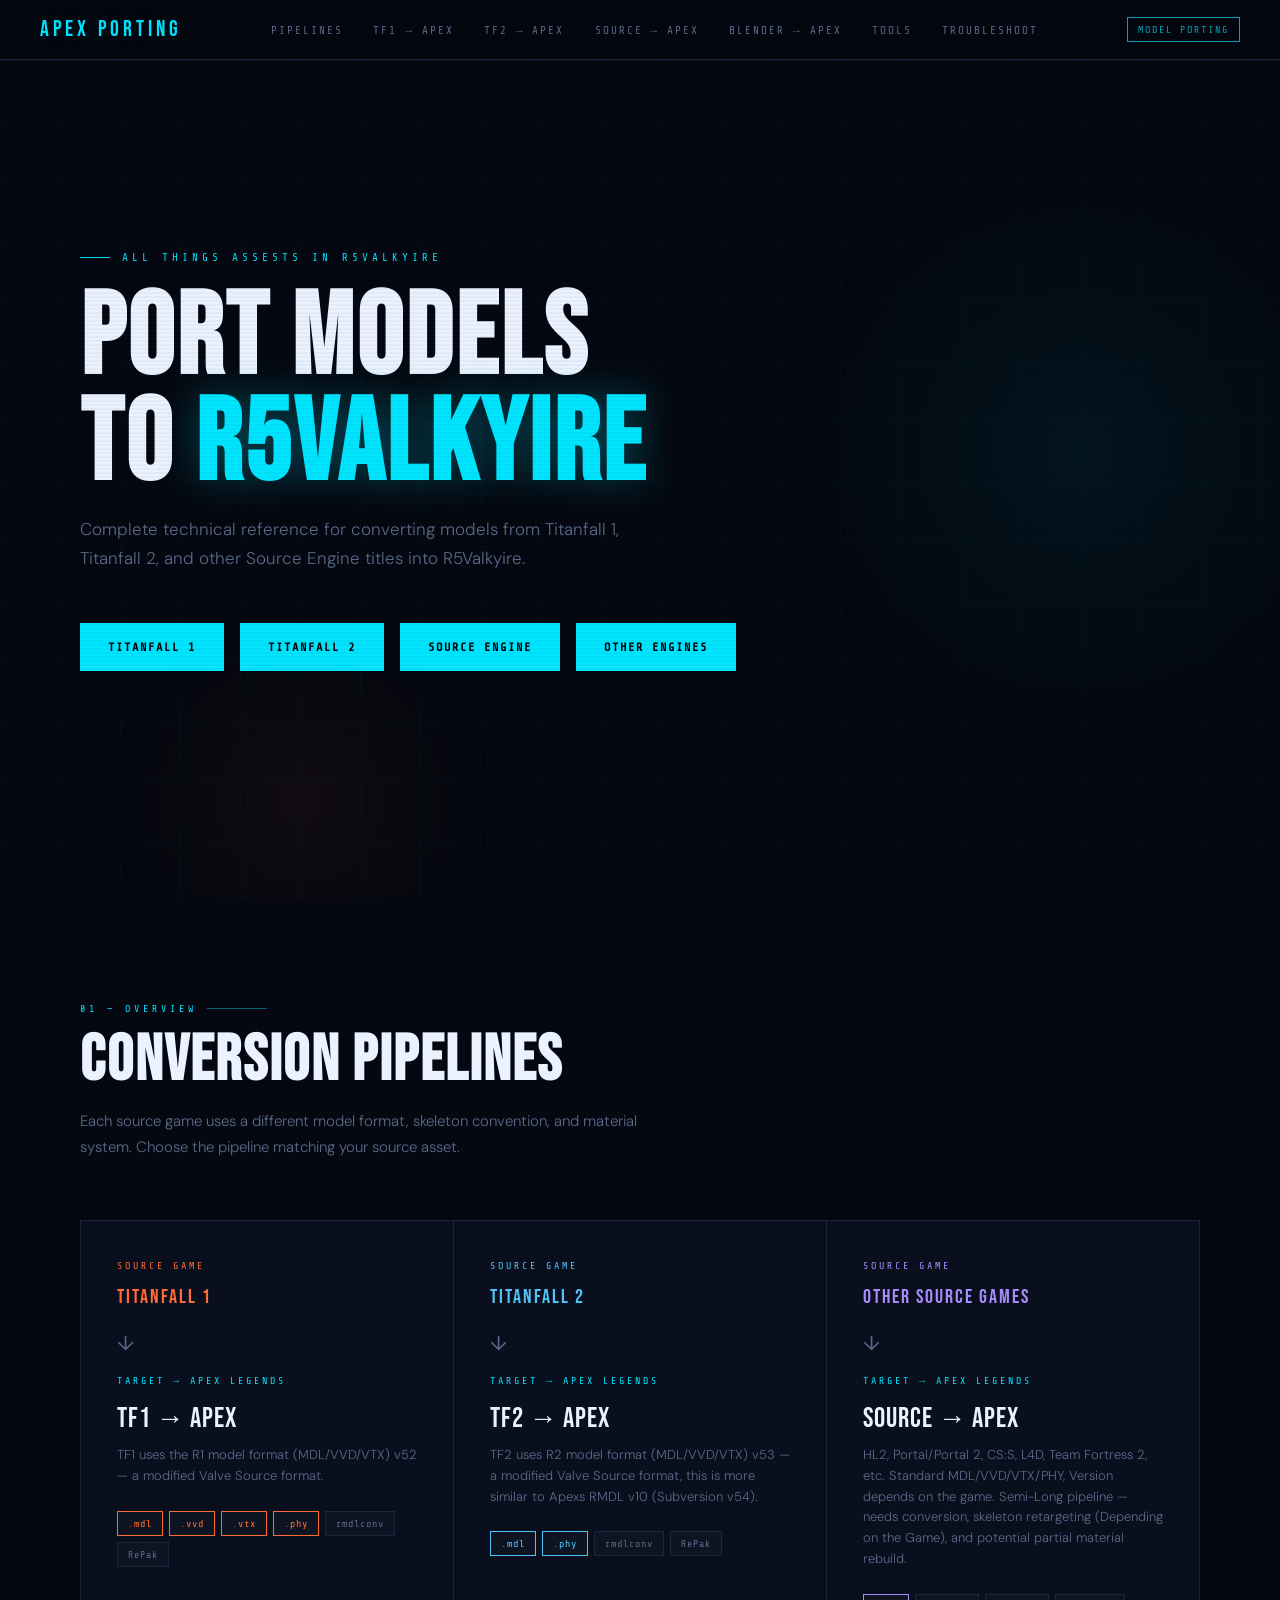
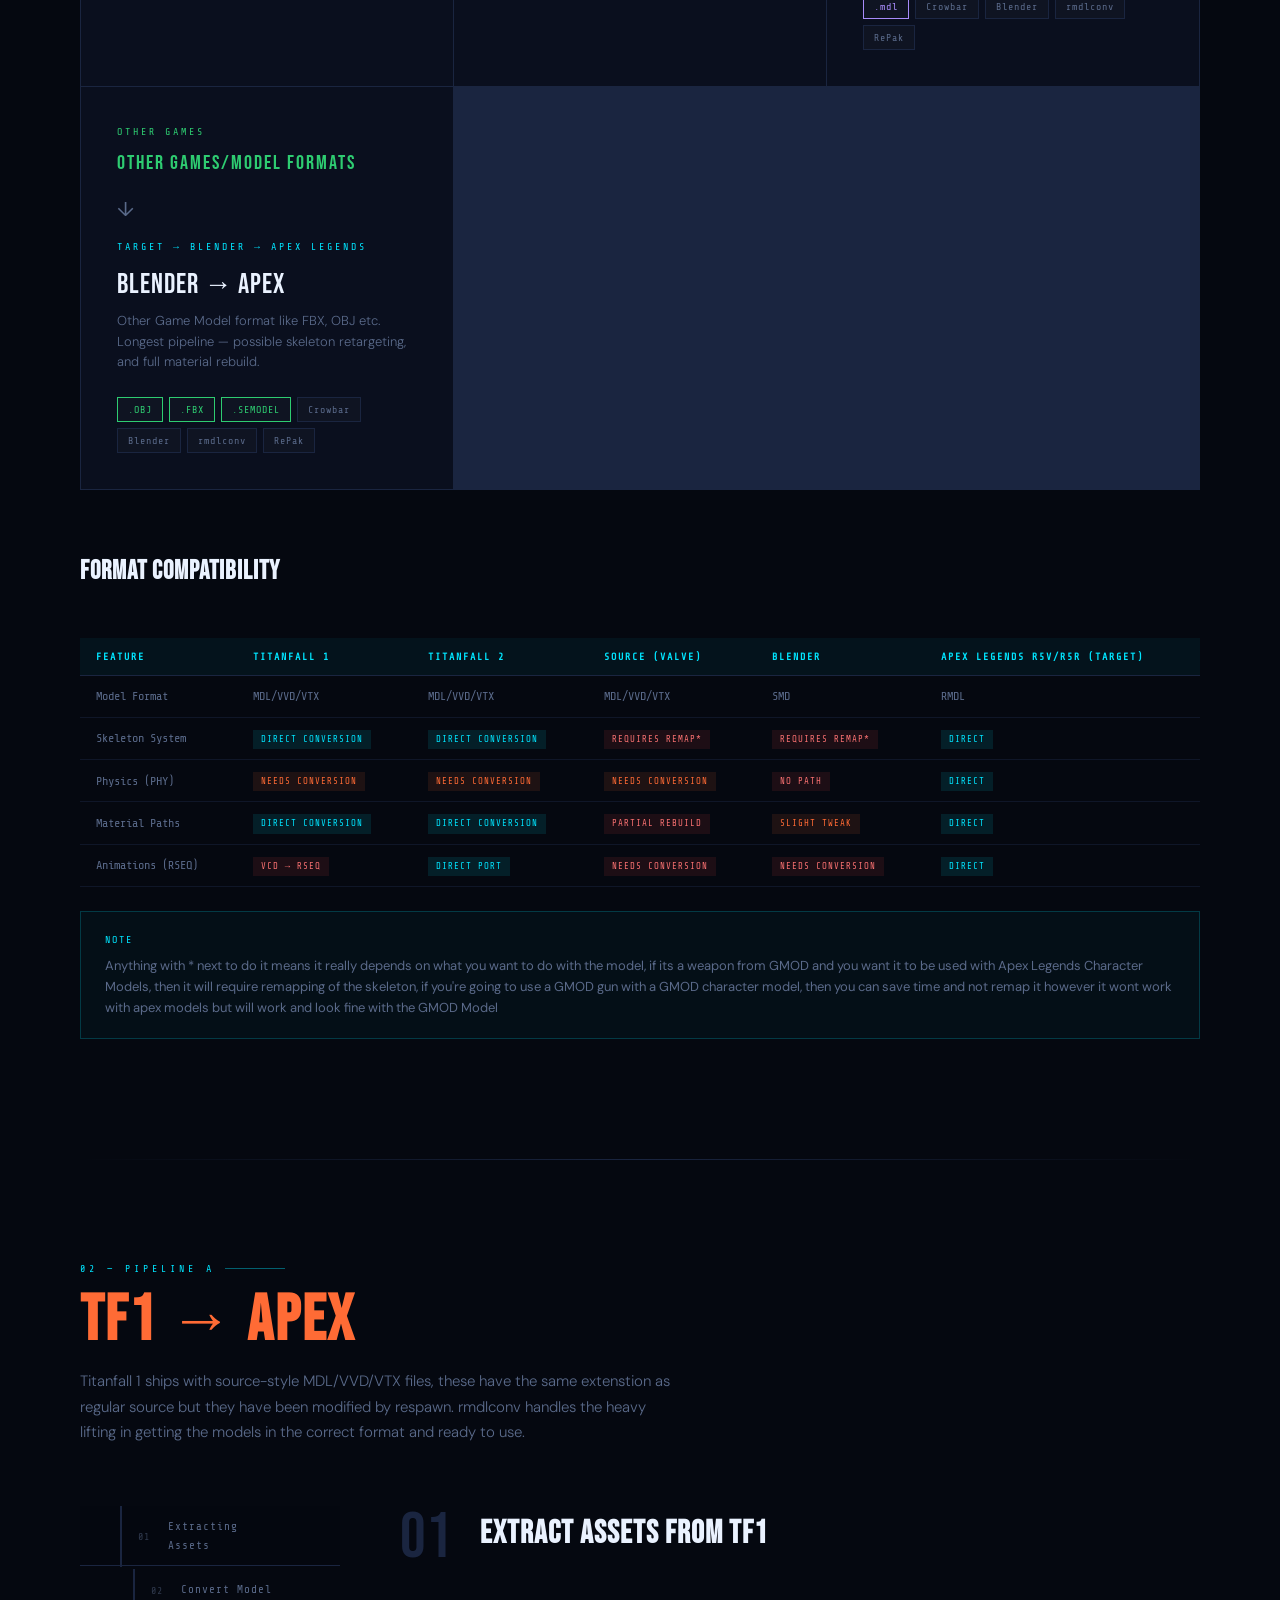
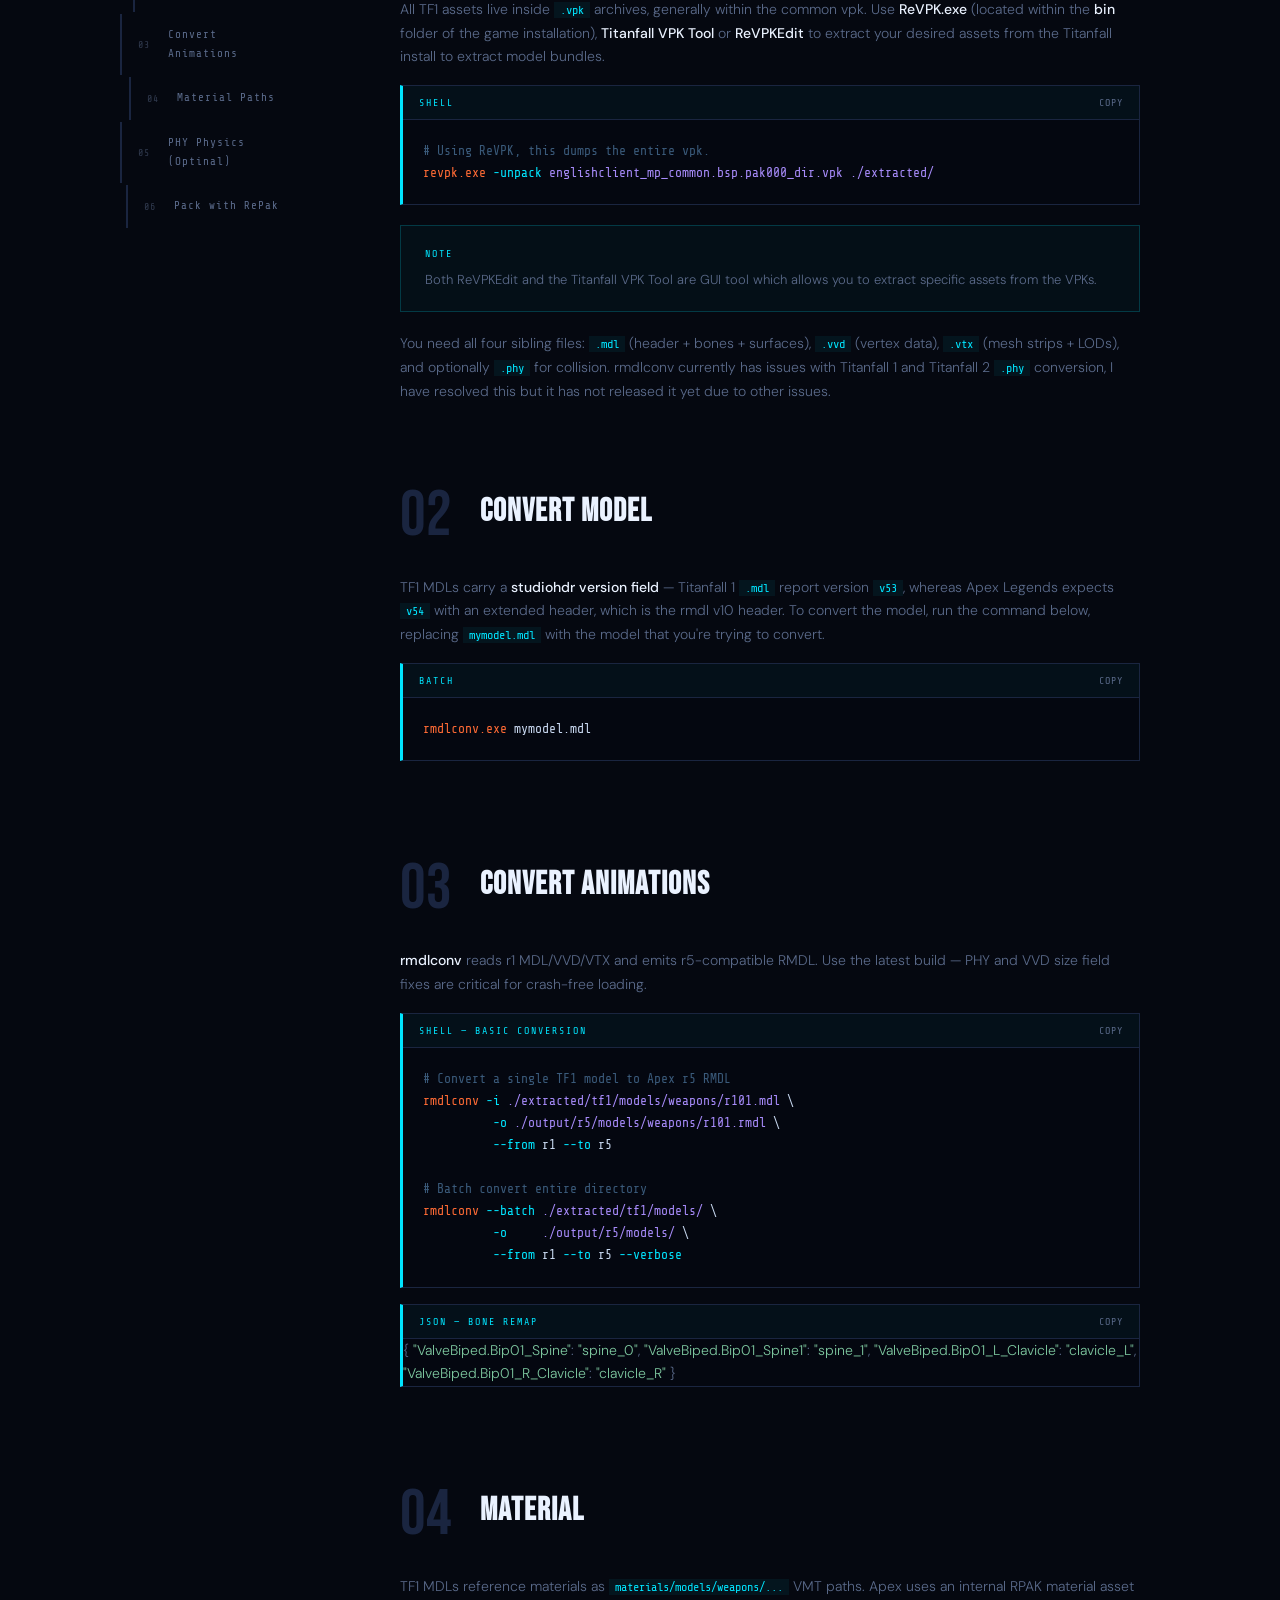
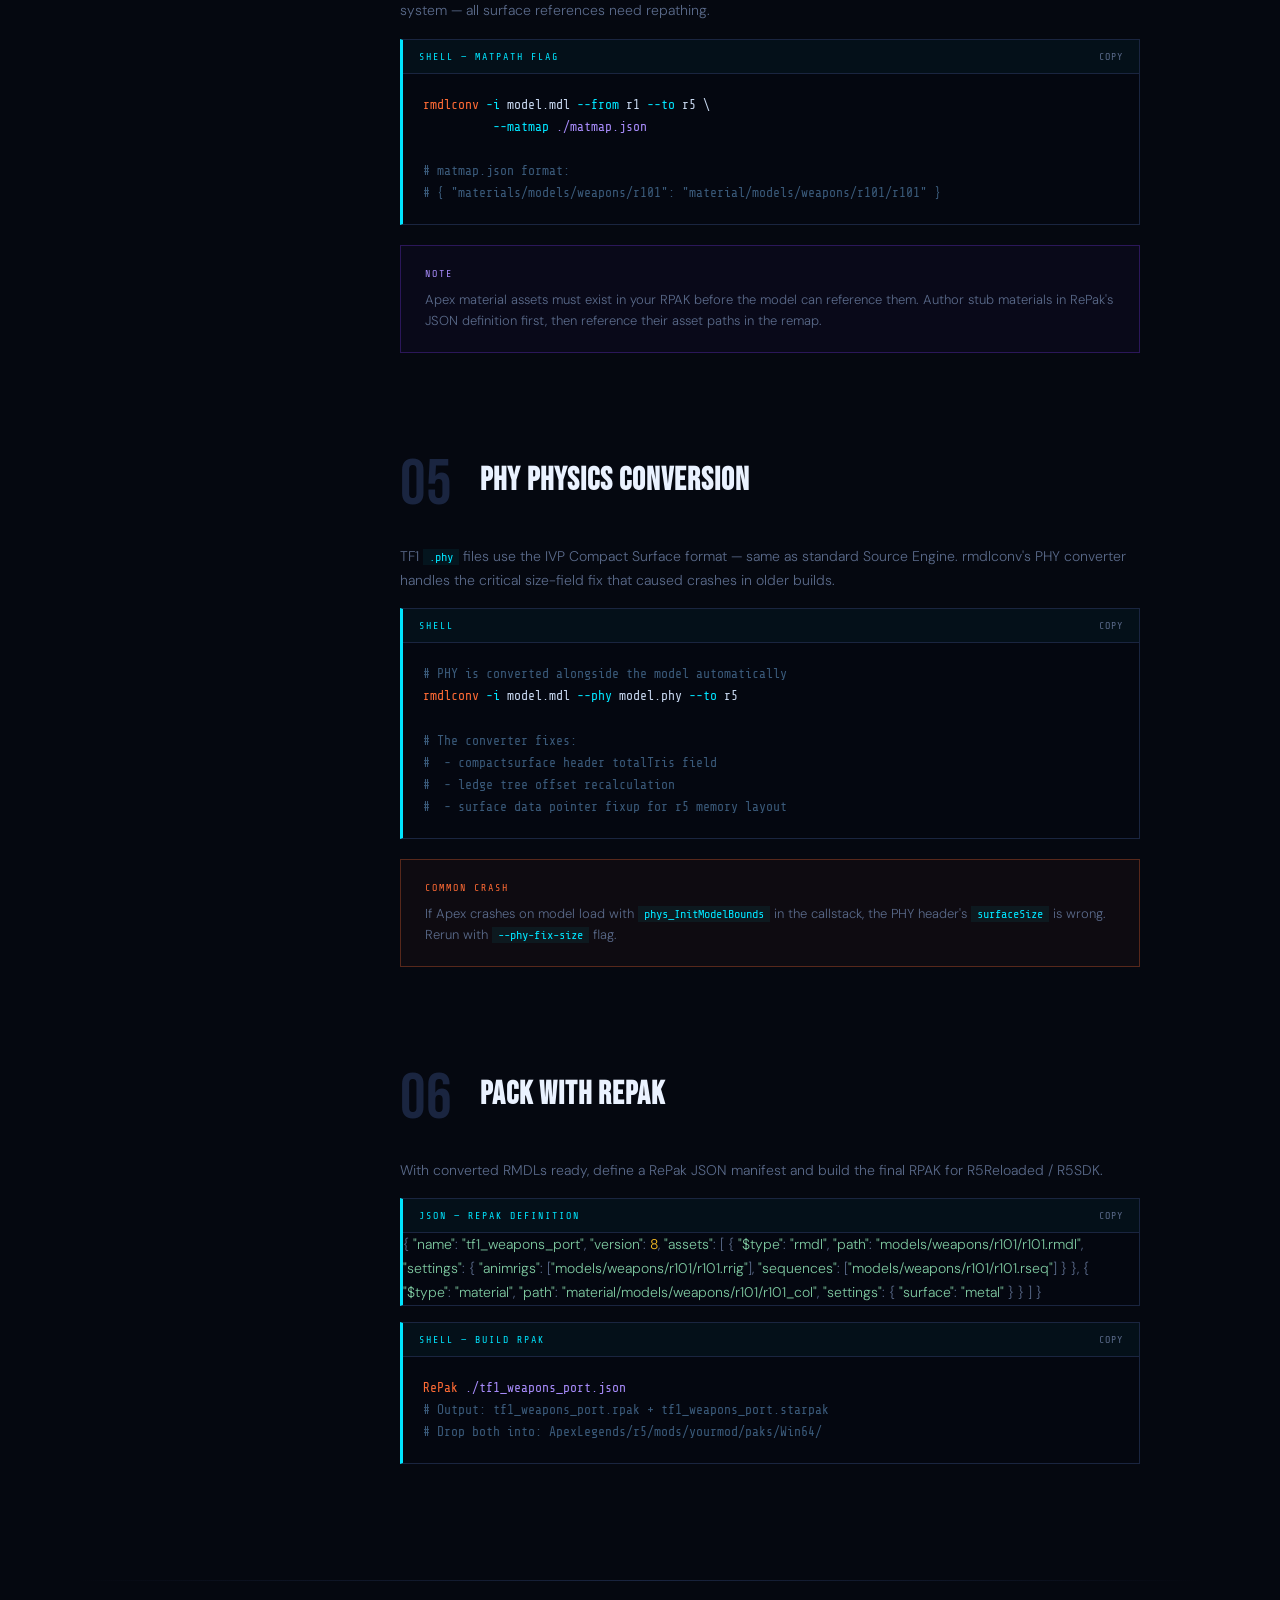
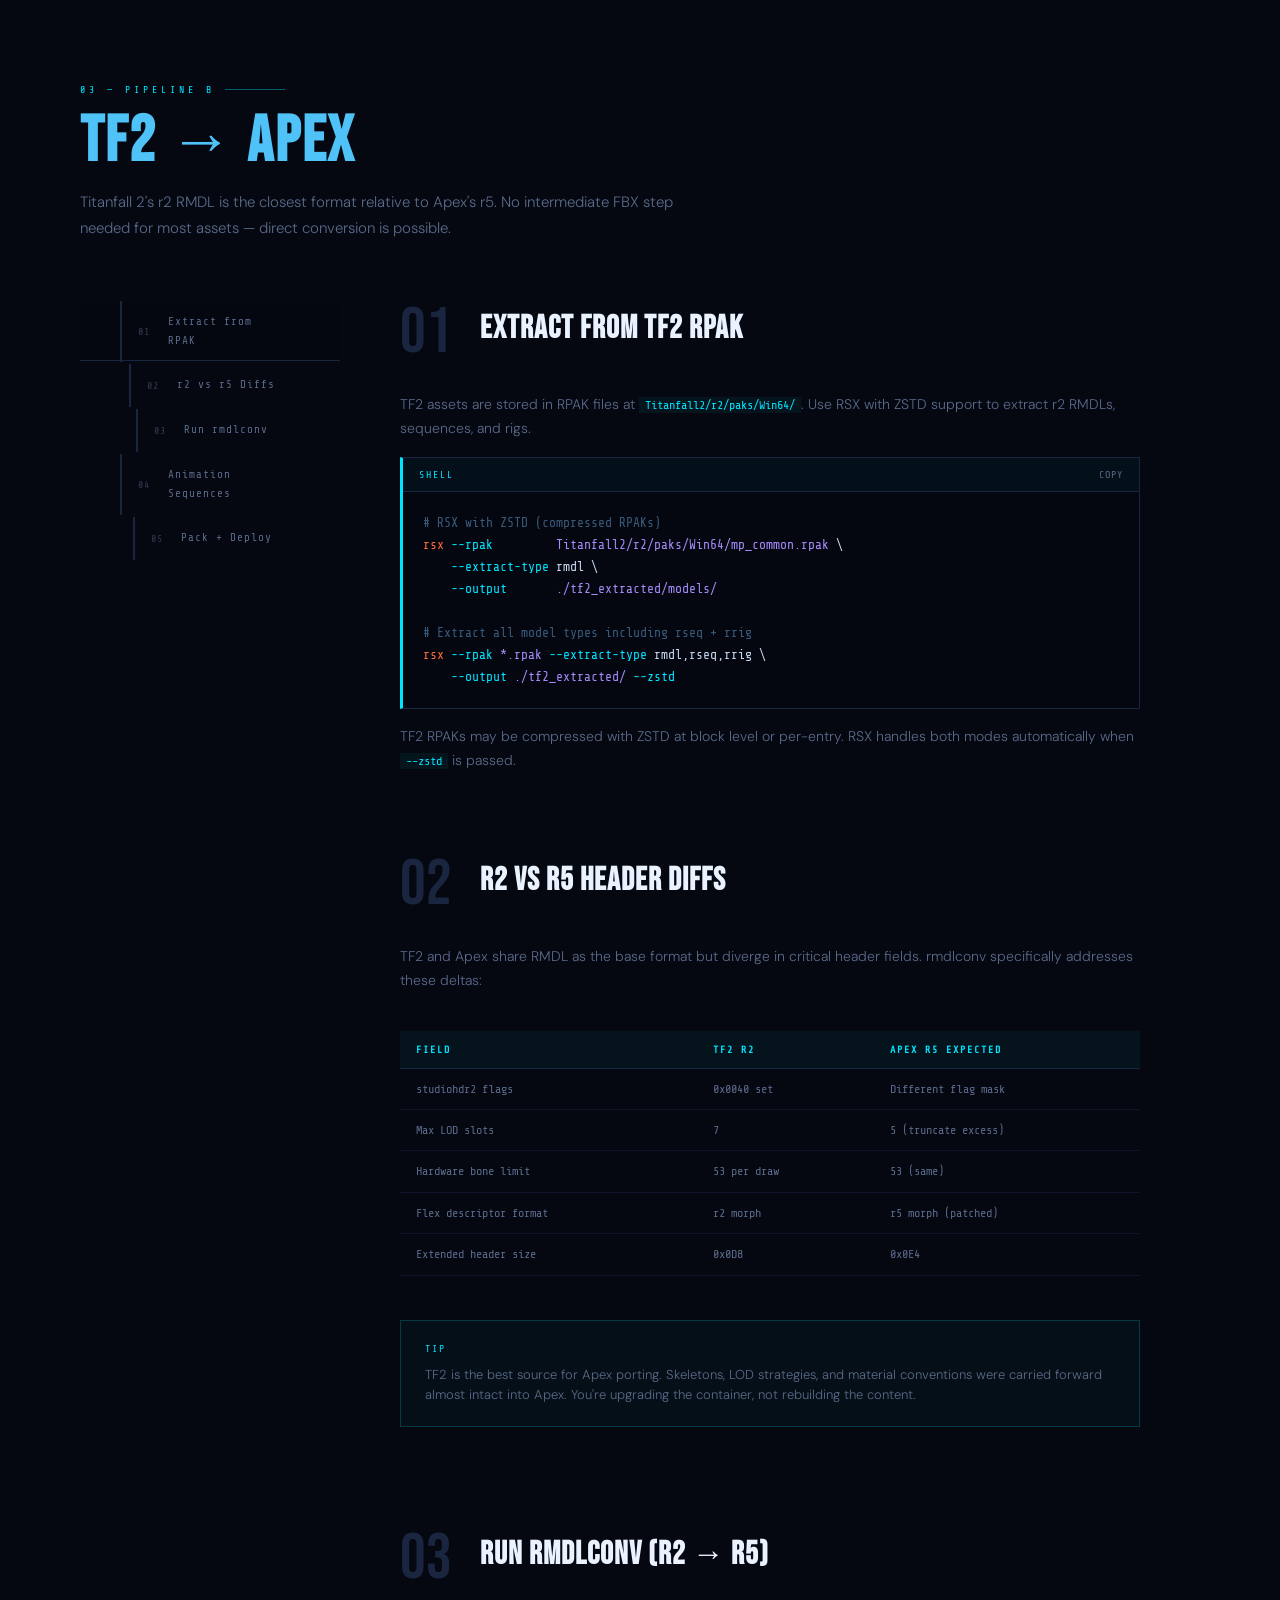
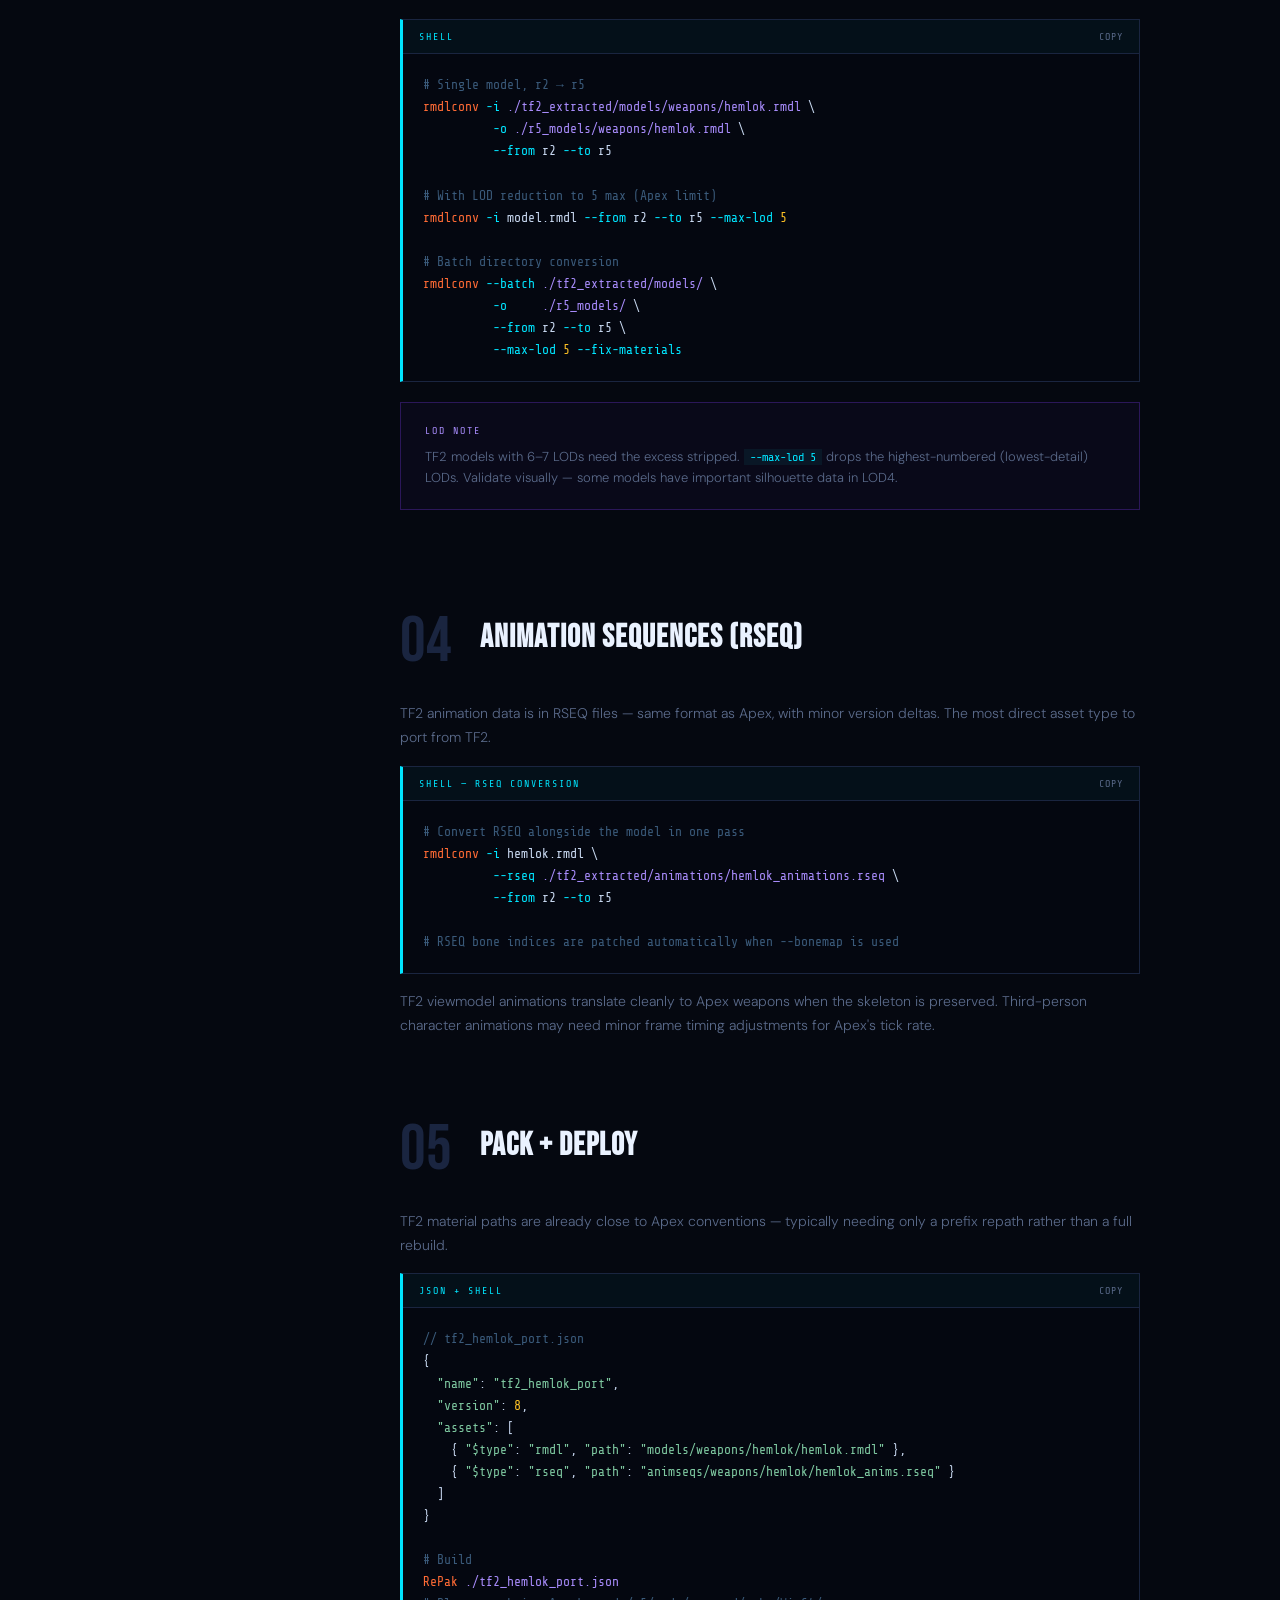
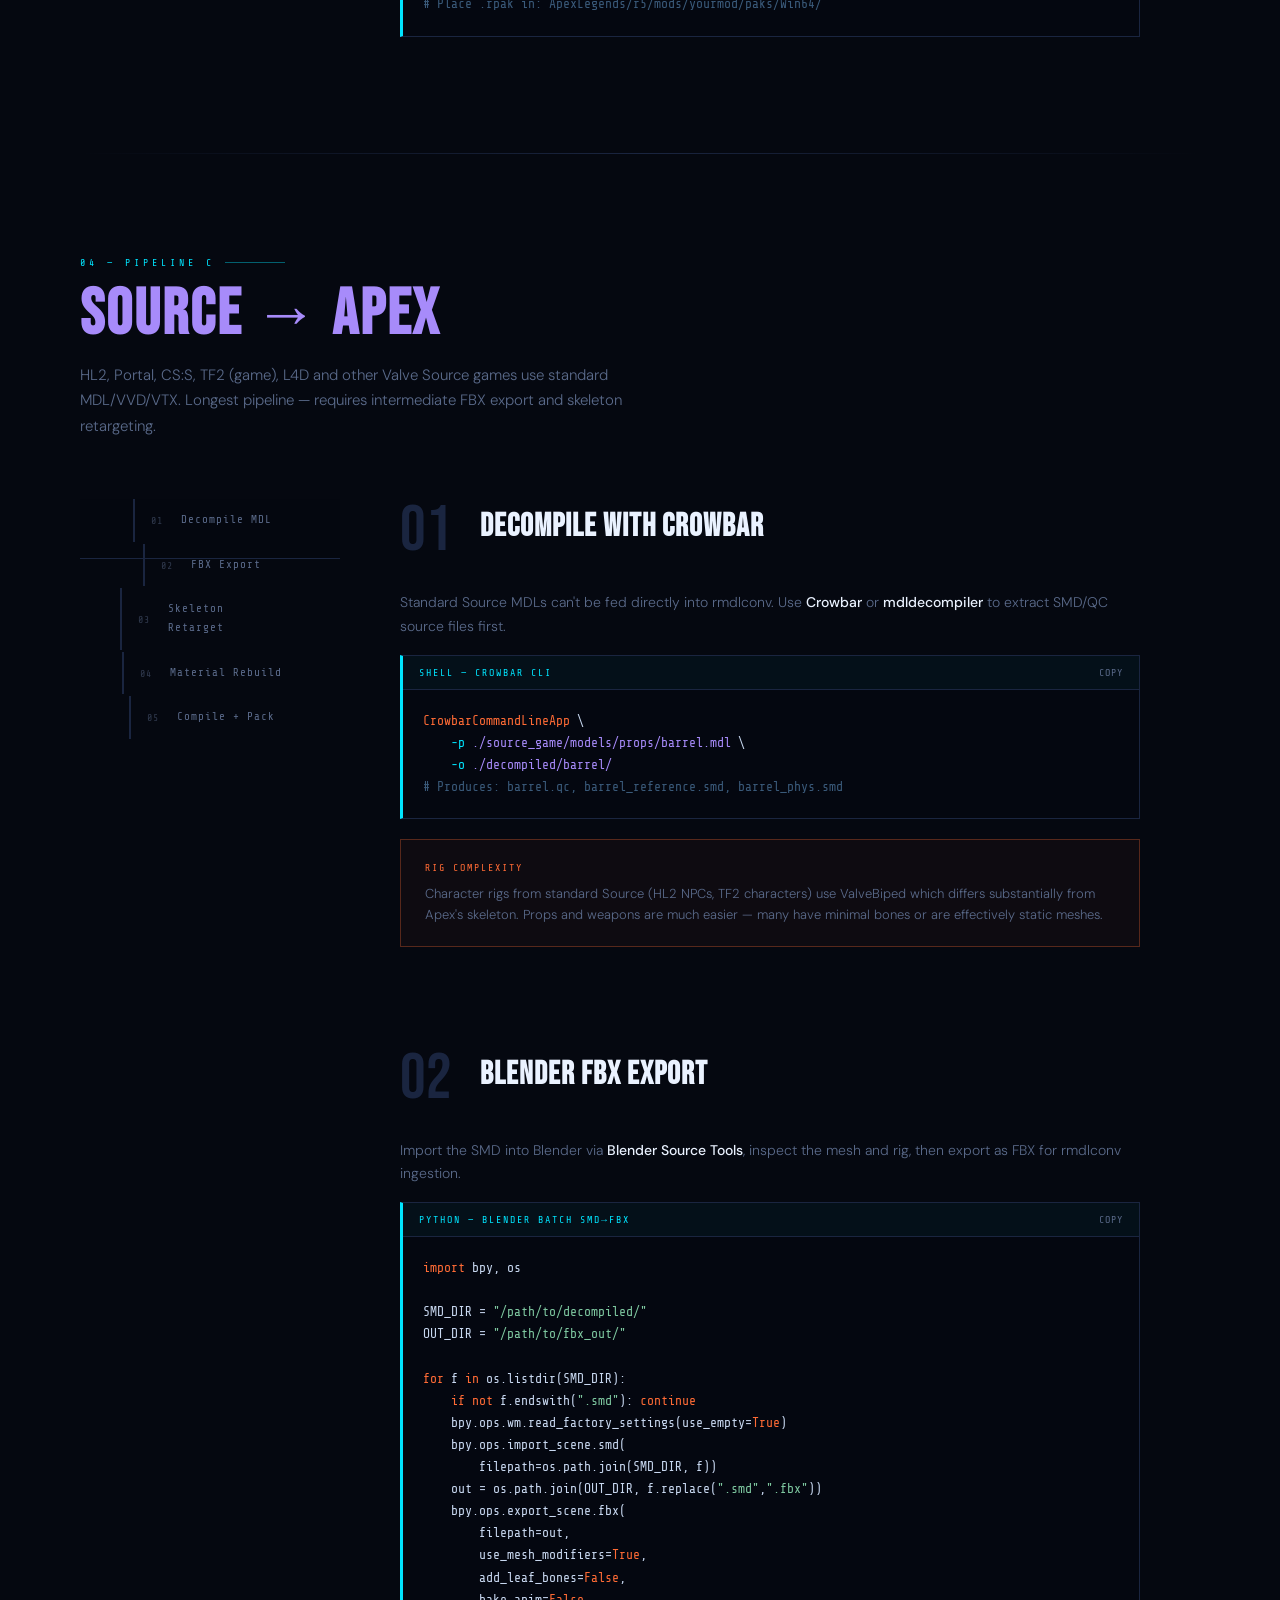
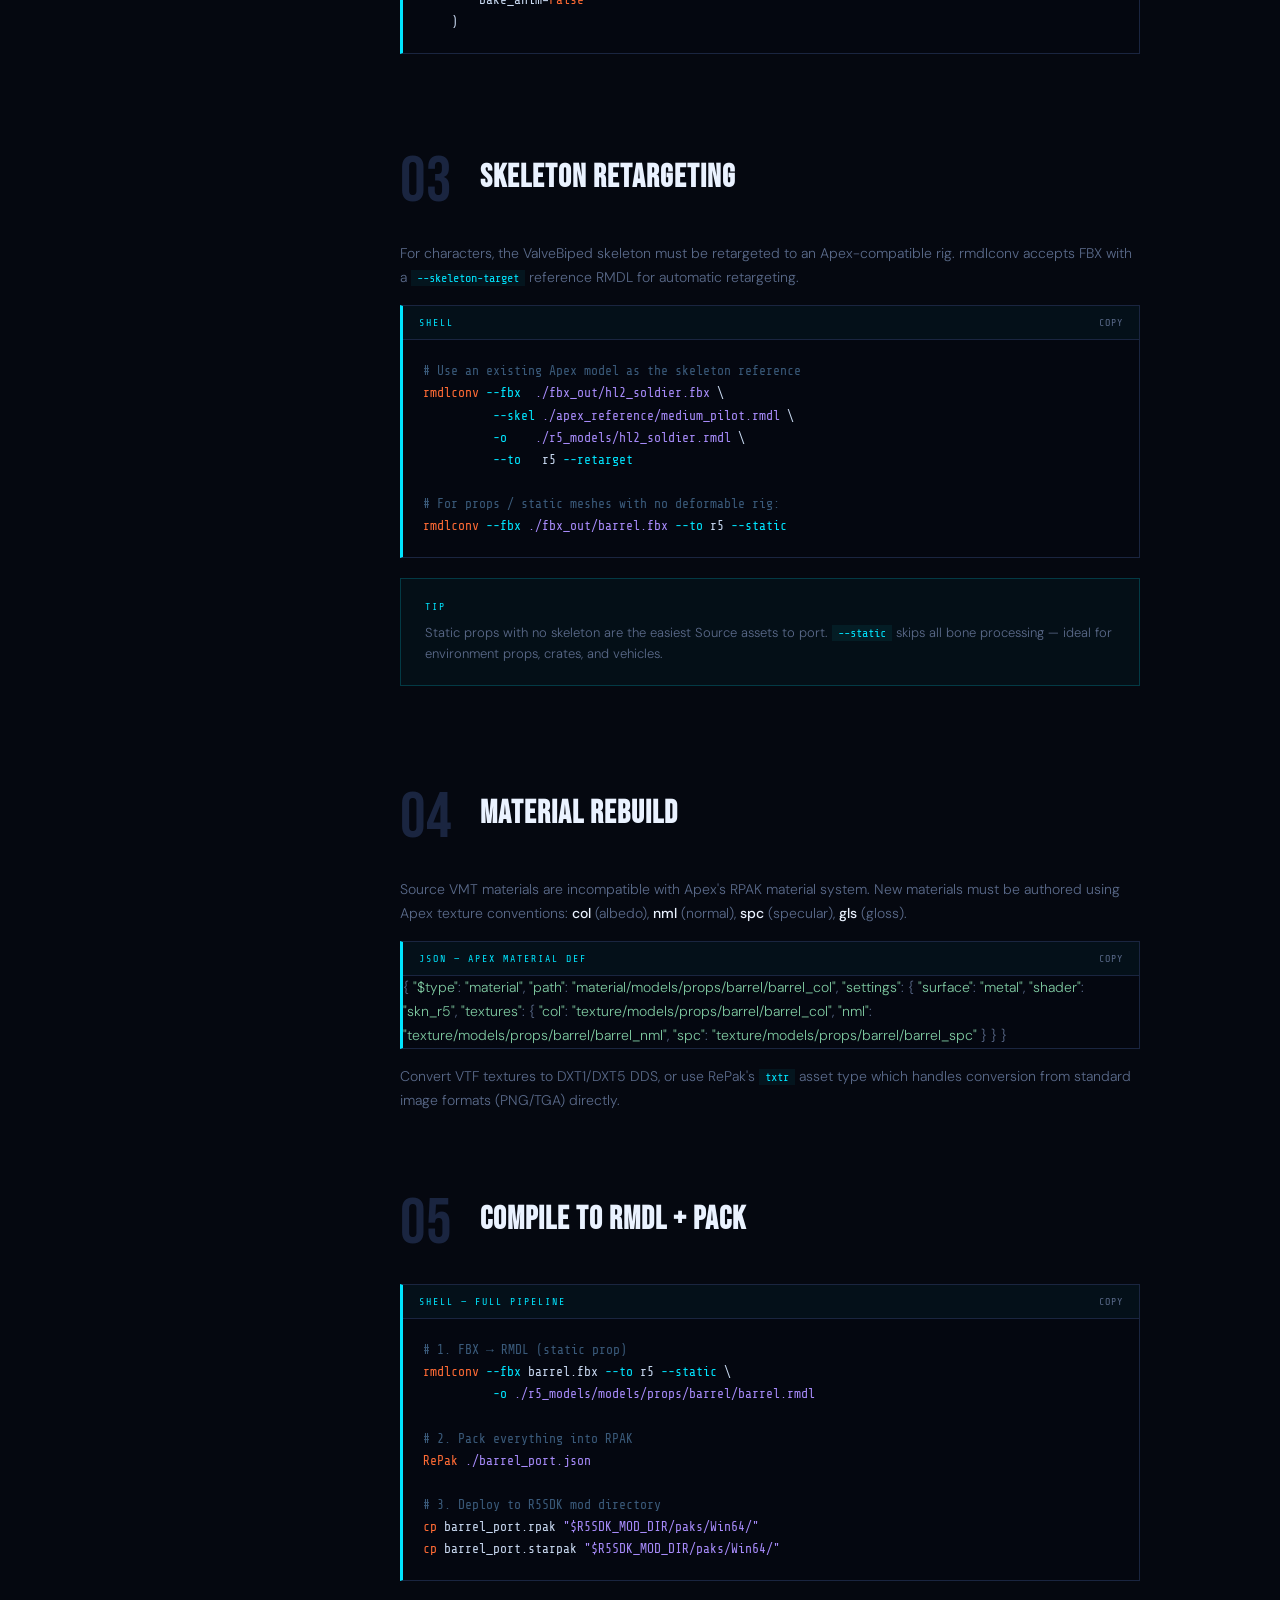
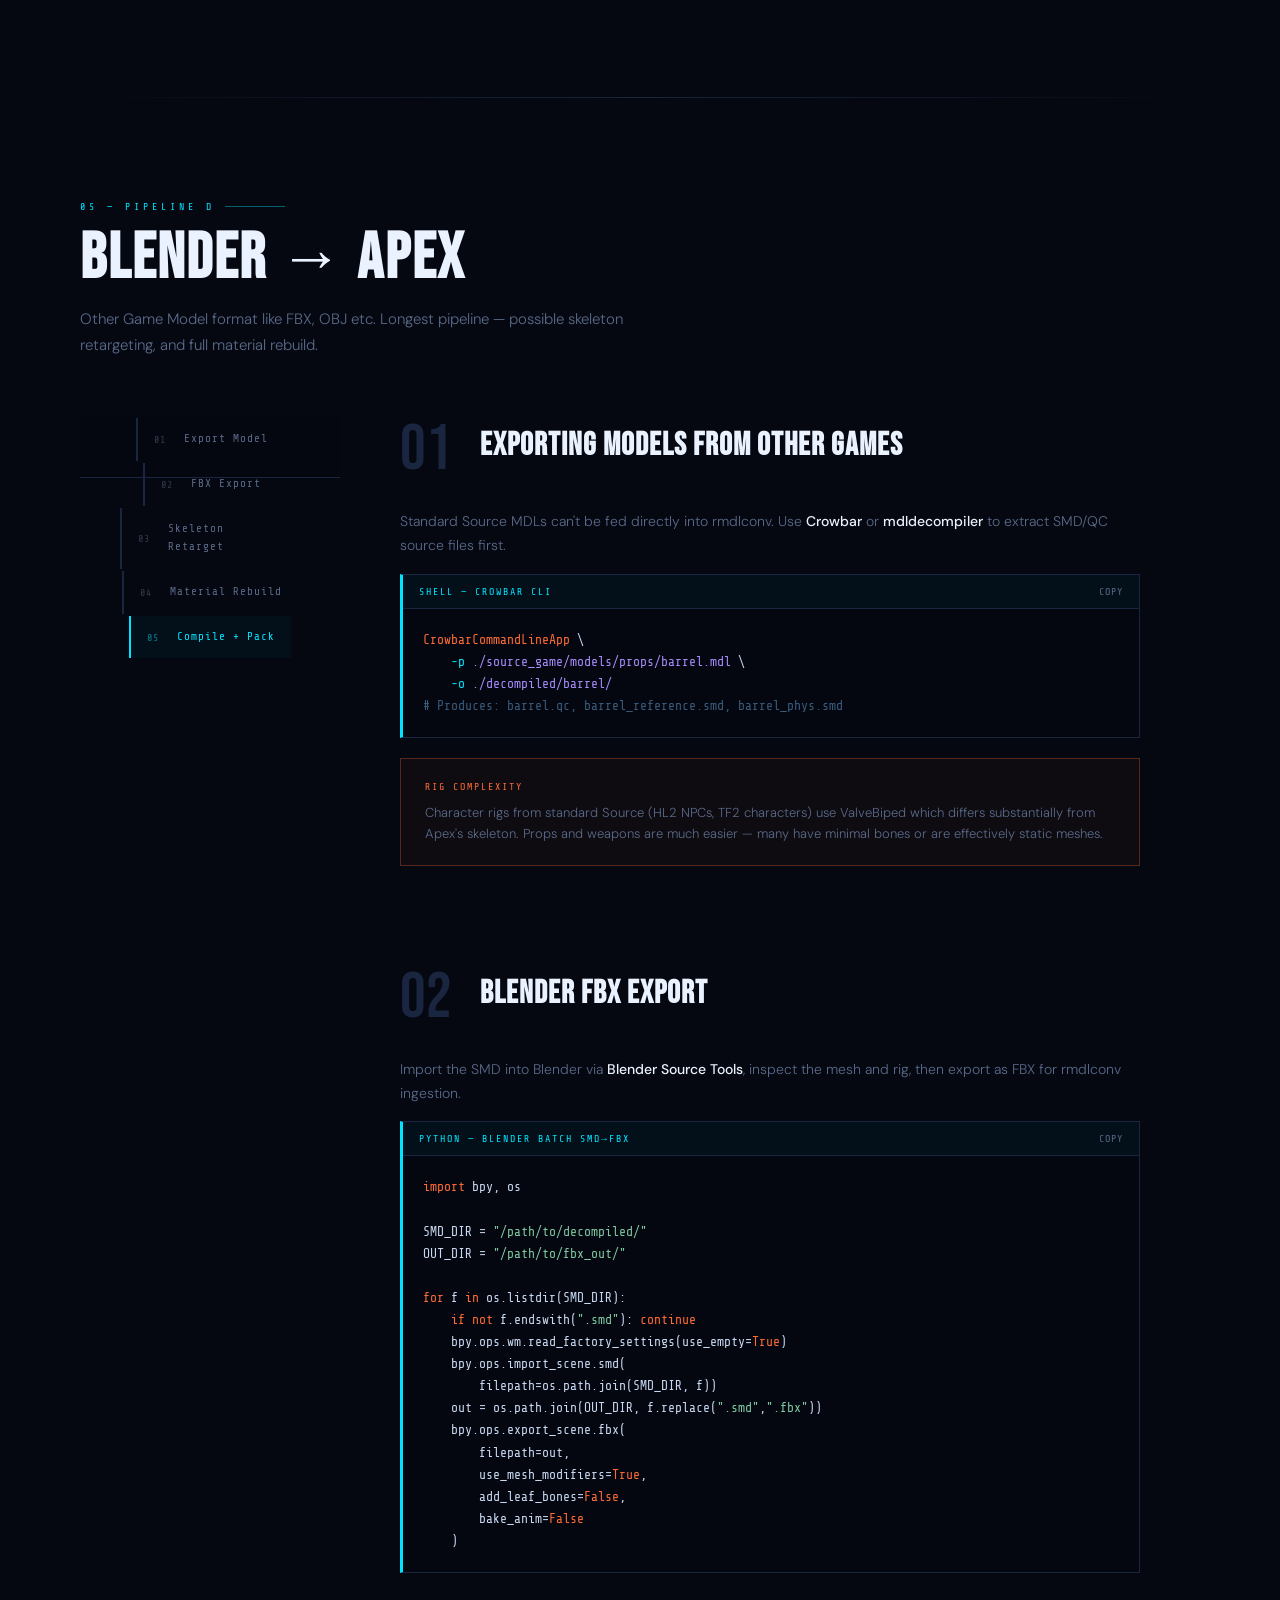
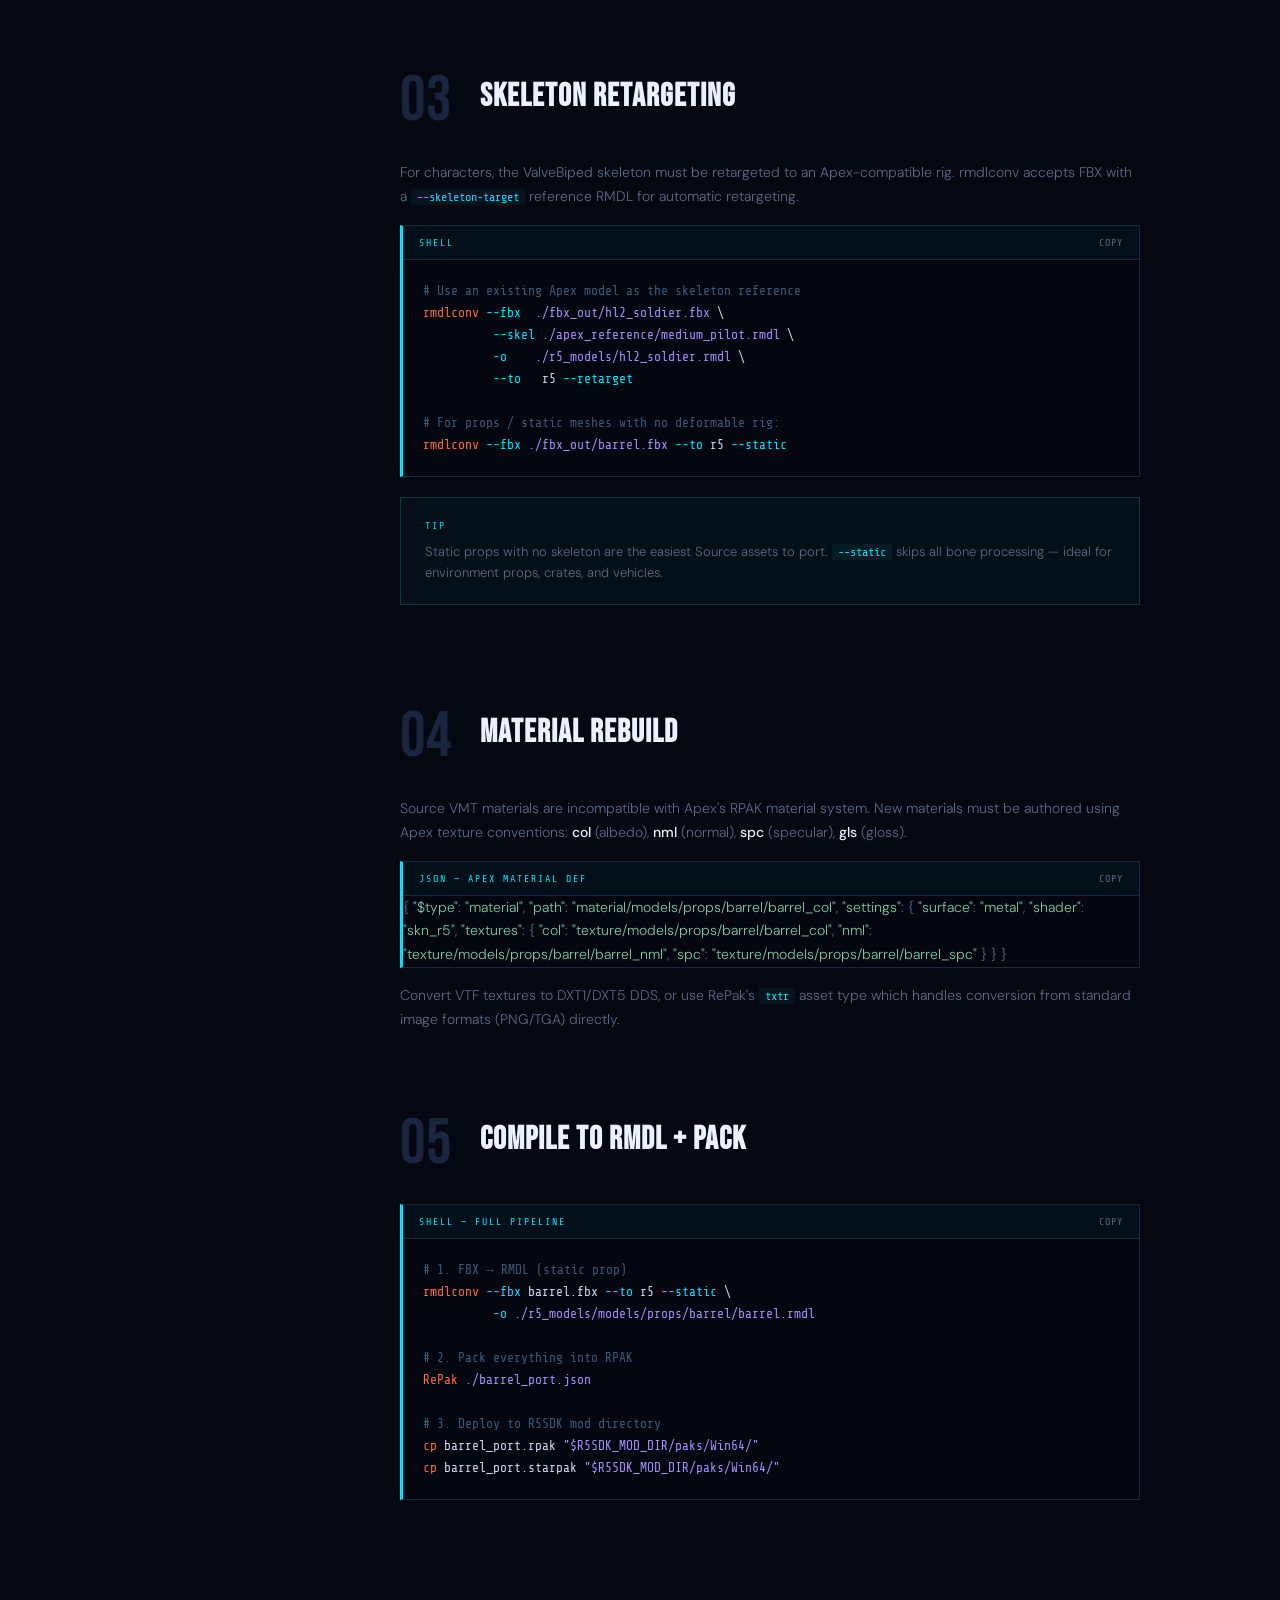
==== docs/index.html @ be16c952 "Update index.html" ====
<!DOCTYPE html>
<html lang="en">
<head>
<meta charset="UTF-8">
<meta name="viewport" content="width=device-width, initial-scale=1.0">
<title>Asset Guide - R5V/R5R</title>
<link rel="preconnect" href="https://fonts.googleapis.com">
<link href="https://fonts.googleapis.com/css2?family=Share+Tech+Mono&family=Bebas+Neue&family=DM+Sans:wght@300;400;500&display=swap" rel="stylesheet">
<style>
  :root {
    --bg: #050810;
    --surface: #0a0f1e;
    --surface2: #0e1628;
    --accent: #00e5ff;
    --accent2: #ff6b35;
    --accent3: #7c3aed;
    --text: #c8d8f0;
    --text-dim: #5a6a8a;
    --text-bright: #eaf2ff;
    --border: #1a2540;
    --glow: 0 0 20px rgba(0,229,255,0.15);
    --glow-strong: 0 0 40px rgba(0,229,255,0.3);
    --tf1: #ff6b35;
    --tf2: #4fc3f7;
    --src: #a78bfa;
    --apex: #00e5ff;
  }
  *,*::before,*::after{box-sizing:border-box;margin:0;padding:0;}
  html{scroll-behavior:smooth;}
  body{background:var(--bg);color:var(--text);font-family:'DM Sans',sans-serif;font-size:15px;line-height:1.7;overflow-x:hidden;}
  body::before{content:'';position:fixed;inset:0;background:repeating-linear-gradient(0deg,transparent,transparent 2px,rgba(0,0,0,0.03) 2px,rgba(0,0,0,0.03) 4px);pointer-events:none;z-index:9999;}
  .grid-bg{position:fixed;inset:0;background-image:linear-gradient(rgba(0,229,255,0.03) 1px,transparent 1px),linear-gradient(90deg,rgba(0,229,255,0.03) 1px,transparent 1px);background-size:60px 60px;pointer-events:none;z-index:0;}
  nav{position:fixed;top:0;left:0;right:0;z-index:100;display:flex;align-items:center;justify-content:space-between;padding:0 40px;height:60px;background:rgba(5,8,16,0.9);backdrop-filter:blur(12px);border-bottom:1px solid var(--border);}
  .nav-logo{font-family:'Bebas Neue',cursive;font-size:22px;letter-spacing:4px;color:var(--accent);text-shadow:var(--glow);}
  .nav-links{display:flex;gap:30px;list-style:none;}
  .nav-links a{font-family:'Share Tech Mono',monospace;font-size:11px;letter-spacing:2px;text-transform:uppercase;color:var(--text-dim);text-decoration:none;transition:color 0.2s;}
  .nav-links a:hover{color:var(--accent);}
  .nav-badge{font-family:'Share Tech Mono',monospace;font-size:10px;color:var(--accent);border:1px solid var(--accent);padding:3px 10px;letter-spacing:2px;opacity:0.7;}
  .hero{position:relative;min-height:100vh;display:flex;flex-direction:column;justify-content:center;padding:100px 80px 80px;overflow:hidden;z-index:1;}
  .hero-orb{position:absolute;width:600px;height:600px;border-radius:50%;background:radial-gradient(circle,rgba(0,229,255,0.06) 0%,transparent 70%);top:50%;right:-100px;transform:translateY(-50%);pointer-events:none;animation:pulse 6s ease-in-out infinite;}
  .hero-orb2{position:absolute;width:400px;height:400px;border-radius:50%;background:radial-gradient(circle,rgba(255,107,53,0.05) 0%,transparent 70%);bottom:-100px;left:100px;pointer-events:none;animation:pulse 8s ease-in-out infinite reverse;}
  @keyframes pulse{0%,100%{opacity:1;transform:translateY(-50%) scale(1);}50%{opacity:0.7;transform:translateY(-50%) scale(1.1);}}
  .hero-eyebrow{font-family:'Share Tech Mono',monospace;font-size:11px;letter-spacing:4px;color:var(--accent);text-transform:uppercase;margin-bottom:20px;display:flex;align-items:center;gap:12px;}
  .hero-eyebrow::before{content:'';width:30px;height:1px;background:var(--accent);}
  h1{font-family:'Bebas Neue',cursive;font-size:clamp(64px,9vw,130px);line-height:0.92;letter-spacing:3px;color:var(--text-bright);margin-bottom:16px;}
  h1 .accent{color:var(--accent);text-shadow:var(--glow-strong);}
  .hero-sub{font-size:17px;color:var(--text-dim);max-width:560px;margin-bottom:50px;font-weight:300;}
  .hero-stats{display:flex;gap:50px;margin-bottom:50px;flex-wrap:wrap;}
  .stat{display:flex;flex-direction:column;gap:4px;}
  .stat-num{font-family:'Bebas Neue',cursive;font-size:36px;color:var(--accent);line-height:1;}
  .stat-label{font-family:'Share Tech Mono',monospace;font-size:10px;letter-spacing:2px;color:var(--text-dim);text-transform:uppercase;}
  .hero-ctas{display:flex;gap:16px;flex-wrap:wrap;}
  .btn{font-family:'Share Tech Mono',monospace;font-size:12px;letter-spacing:2px;text-transform:uppercase;text-decoration:none;padding:14px 28px;transition:all 0.2s;cursor:pointer;border:none;display:inline-flex;align-items:center;gap:8px;}
  .btn-primary{background:var(--accent);color:#000;font-weight:600;}
  .btn-primary:hover{background:#fff;box-shadow:0 0 30px rgba(0,229,255,0.5);}
  .btn-outline{background:transparent;color:var(--accent);border:1px solid var(--accent);}
  .btn-outline:hover{background:rgba(0,229,255,0.08);box-shadow:var(--glow);}
  section{position:relative;z-index:1;padding:100px 80px;}
  .section-label{font-family:'Share Tech Mono',monospace;font-size:10px;letter-spacing:4px;color:var(--accent);text-transform:uppercase;margin-bottom:12px;display:flex;align-items:center;gap:10px;}
  .section-label::after{content:'';flex:1;max-width:60px;height:1px;background:var(--accent);opacity:0.4;}
  h2{font-family:'Bebas Neue',cursive;font-size:clamp(36px,5vw,64px);letter-spacing:2px;color:var(--text-bright);margin-bottom:16px;line-height:1;}
  .section-intro{color:var(--text-dim);max-width:600px;font-size:15px;font-weight:300;margin-bottom:60px;}
  .pipeline-grid{display:grid;grid-template-columns:repeat(auto-fit,minmax(320px,1fr));gap:1px;background:var(--border);border:1px solid var(--border);margin-bottom:60px;}
  .pipeline-card{background:var(--surface);padding:36px;position:relative;overflow:hidden;transition:background 0.3s;}
  .pipeline-card::before{content:'';position:absolute;top:0;left:0;right:0;height:2px;background:var(--card-color,var(--accent));transform:scaleX(0);transform-origin:left;transition:transform 0.4s ease;}
  .pipeline-card:hover::before{transform:scaleX(1);}
  .pipeline-card:hover{background:var(--surface2);}
  .card-source{font-family:'Share Tech Mono',monospace;font-size:10px;letter-spacing:3px;text-transform:uppercase;color:var(--card-color,var(--accent));margin-bottom:6px;}
  .card-arrow{font-size:20px;color:var(--text-dim);margin:12px 0;}
  .card-dest{font-family:'Share Tech Mono',monospace;font-size:10px;letter-spacing:3px;text-transform:uppercase;color:var(--apex);margin-bottom:16px;}
  .card-title{font-family:'Bebas Neue',cursive;font-size:28px;color:var(--text-bright);letter-spacing:1px;margin-bottom:12px;line-height:1;}
  .card-desc{font-size:13px;color:var(--text-dim);line-height:1.6;margin-bottom:24px;font-weight:300;}
  .tag-list{display:flex;flex-wrap:wrap;gap:6px;}
  .tag{font-family:'Share Tech Mono',monospace;font-size:10px;letter-spacing:1px;padding:3px 10px;border:1px solid var(--border);color:var(--text-dim);background:rgba(255,255,255,0.02);}
  .tag.active{border-color:var(--card-color,var(--accent));color:var(--card-color,var(--accent));}
  .steps-container{display:grid;grid-template-columns:260px 1fr;gap:60px;align-items:start;}
  .steps-nav{position:sticky;top:80px;display:flex;flex-direction:column;gap:2px;}
  .step-nav-item{font-family:'Share Tech Mono',monospace;font-size:11px;letter-spacing:1px;padding:12px 16px;cursor:pointer;color:var(--text-dim);border-left:2px solid var(--border);transition:all 0.2s;text-decoration:none;display:flex;align-items:center;gap:10px;}
  .step-nav-item:hover,.step-nav-item.active{color:var(--accent);border-left-color:var(--accent);background:rgba(0,229,255,0.04);}
  .step-num{font-size:10px;opacity:0.5;min-width:20px;}
  .steps-content{display:flex;flex-direction:column;gap:80px;}
  .step-block{scroll-margin-top:80px;}
  .step-block-header{display:flex;align-items:flex-start;gap:20px;margin-bottom:28px;}
  .step-index{font-family:'Bebas Neue',cursive;font-size:64px;color:var(--border);line-height:1;min-width:60px;}
  .step-block h3{font-family:'Bebas Neue',cursive;font-size:32px;color:var(--text-bright);letter-spacing:1px;line-height:1;padding-top:12px;}
  .code-block{background:#040710;border:1px solid var(--border);border-left:3px solid var(--accent);margin:16px 0;overflow-x:auto;}
  .code-header{display:flex;align-items:center;justify-content:space-between;padding:8px 16px;background:rgba(0,229,255,0.04);border-bottom:1px solid var(--border);}
  .code-lang{font-family:'Share Tech Mono',monospace;font-size:10px;letter-spacing:2px;color:var(--accent);text-transform:uppercase;}
  .code-copy{font-family:'Share Tech Mono',monospace;font-size:10px;color:var(--text-dim);cursor:pointer;background:none;border:none;letter-spacing:1px;transition:color 0.2s;}
  .code-copy:hover{color:var(--accent);}
  pre{padding:20px;font-family:'Share Tech Mono',monospace;font-size:13px;line-height:1.7;color:var(--text);}
  .c-comment{color:#3a5a7a;}.c-keyword{color:var(--accent2);}.c-string{color:#7ec8a0;}.c-path{color:#a78bfa;}.c-flag{color:var(--accent);}.c-num{color:#fbbf24;}
  .info-box{border:1px solid var(--border);padding:20px 24px;margin:20px 0;position:relative;font-size:13px;color:var(--text-dim);line-height:1.6;}
  .info-box.warn{border-color:rgba(255,107,53,0.3);background:rgba(255,107,53,0.04);}
  .info-box.tip{border-color:rgba(0,229,255,0.2);background:rgba(0,229,255,0.03);}
  .info-box.note{border-color:rgba(124,58,237,0.3);background:rgba(124,58,237,0.04);}
  .info-label{font-family:'Share Tech Mono',monospace;font-size:10px;letter-spacing:2px;text-transform:uppercase;margin-bottom:8px;display:block;}
  .warn .info-label{color:var(--accent2);}.tip .info-label{color:var(--accent);}.note .info-label{color:var(--src);}
  p{margin-bottom:14px;}p:last-child{margin-bottom:0;}
  strong{color:var(--text-bright);font-weight:500;}
  .format-table{width:100%;border-collapse:collapse;font-family:'Share Tech Mono',monospace;font-size:12px;margin:24px 0;}
  .format-table th{text-align:left;padding:10px 16px;background:rgba(0,229,255,0.05);color:var(--accent);letter-spacing:2px;font-size:10px;text-transform:uppercase;border-bottom:1px solid var(--border);}
  .format-table td{padding:10px 16px;border-bottom:1px solid rgba(26,37,64,0.5);color:var(--text-dim);}
  .format-table tr:hover td{background:rgba(255,255,255,0.01);}
  .badge{display:inline-block;padding:2px 8px;font-size:9px;letter-spacing:1px;text-transform:uppercase;}
  .badge-ok{background:rgba(0,229,255,0.1);color:var(--accent);}
  .badge-warn{background:rgba(255,107,53,0.1);color:var(--accent2);}
  .badge-bad{background:rgba(239,68,68,0.1);color:#f87171;}
  .tools-grid{display:grid;grid-template-columns:repeat(auto-fill,minmax(260px,1fr));gap:1px;background:var(--border);border:1px solid var(--border);}
  .tool-card{background:var(--surface);padding:28px;transition:background 0.2s;}
  .tool-card:hover{background:var(--surface2);}
  .tool-icon{font-size:28px;margin-bottom:12px;display:block;}
  .tool-name{font-family:'Bebas Neue',cursive;font-size:22px;letter-spacing:1px;color:var(--text-bright);margin-bottom:6px;}
  .tool-purpose{font-size:12px;color:var(--text-dim);font-weight:300;margin-bottom:16px;line-height:1.5;}
  .tool-link{font-family:'Share Tech Mono',monospace;font-size:10px;letter-spacing:1px;color:var(--accent);text-decoration:none;border-bottom:1px solid rgba(0,229,255,0.3);transition:border-color 0.2s;}
  .tool-link:hover{border-color:var(--accent);}
  .trouble-list{display:flex;flex-direction:column;gap:2px;}
  .trouble-item{background:var(--surface);border:1px solid var(--border);overflow:hidden;transition:border-color 0.2s;}
  .trouble-item:hover{border-color:rgba(0,229,255,0.15);}
  .trouble-q{padding:20px 24px;font-family:'Share Tech Mono',monospace;font-size:13px;color:var(--text);cursor:pointer;display:flex;justify-content:space-between;align-items:center;user-select:none;}
  .trouble-q::after{content:'+';font-size:18px;color:var(--accent);font-weight:300;transition:transform 0.2s;flex-shrink:0;margin-left:16px;}
  .trouble-item.open .trouble-q::after{transform:rotate(45deg);}
  .trouble-a{max-height:0;overflow:hidden;transition:max-height 0.3s ease,padding 0.2s;padding:0 24px;font-size:13px;color:var(--text-dim);line-height:1.7;}
  .trouble-item.open .trouble-a{max-height:600px;padding:0 24px 20px;}
  footer{position:relative;z-index:1;padding:60px 80px;border-top:1px solid var(--border);display:grid;grid-template-columns:1fr auto;gap:40px;align-items:start;}
  .footer-brand{font-family:'Bebas Neue',cursive;font-size:28px;letter-spacing:4px;color:var(--accent);margin-bottom:10px;}
  .footer-note{font-size:12px;color:var(--text-dim);max-width:420px;font-weight:300;line-height:1.6;}
  .footer-links{display:flex;flex-direction:column;gap:10px;text-align:right;}
  .footer-links a{font-family:'Share Tech Mono',monospace;font-size:11px;letter-spacing:1px;color:var(--text-dim);text-decoration:none;transition:color 0.2s;}
  .footer-links a:hover{color:var(--accent);}
  .divider{height:1px;background:linear-gradient(90deg,transparent,var(--border),transparent);margin:0 80px;}
  code{font-family:'Share Tech Mono',monospace;font-size:12px;background:rgba(0,229,255,0.06);color:var(--accent);padding:1px 6px;}
  .prose{font-size:14px;color:var(--text-dim);font-weight:300;max-width:740px;}
  .prose h4{font-family:'Bebas Neue',cursive;font-size:22px;color:var(--text-bright);letter-spacing:1px;margin:28px 0 10px;}
  .fade-in{opacity:0;transform:translateY(20px);transition:opacity 0.5s ease,transform 0.5s ease;}
  .fade-in.visible{opacity:1;transform:none;}
  @media(max-width:900px){
    section{padding:70px 24px;}
    .hero{padding:90px 24px 60px;}
    footer{padding:40px 24px;grid-template-columns:1fr;}
    nav{padding:0 20px;}
    .nav-links{display:none;}
    .steps-container{grid-template-columns:1fr;}
    .steps-nav{display:none;}
    .hero-stats{gap:24px;}
    .divider{margin:0 24px;}
  }
</style>
</head>
<body>
<div class="grid-bg"></div>

<nav>
  <div class="nav-logo">APEX PORTING</div>
  <ul class="nav-links">
    <li><a href="#pipelines">Pipelines</a></li>
    <li><a href="#tf1">TF1 → Apex</a></li>
    <li><a href="#tf2">TF2 → Apex</a></li>
    <li><a href="#source">Source → Apex</a></li>
    <li><a href="#blender">Blender → Apex</a></li>
    <li><a href="#tools">Tools</a></li>
    <li><a href="#troubleshoot">Troubleshoot</a></li>
  </ul>
  <div class="nav-badge">MODEL PORTING</div>
</nav>

<!-- HERO -->
<header class="hero">
  <div class="hero-orb"></div>
  <div class="hero-orb2"></div>
  <div class="hero-eyebrow">All things assests in R5Valkyire</div>
  <h1>PORT MODELS<br>TO <span class="accent">R5Valkyire</span></h1>
  <p class="hero-sub">Complete technical reference for converting models from Titanfall 1, Titanfall 2, and other Source Engine titles into R5Valkyire.</p>
  <div class="hero-ctas">
    <a href="#tf1" class="btn btn-primary">Titanfall 1</a>
    <a href="#tf2" class="btn btn-primary">Titanfall 2</a>
    <a href="#source" class="btn btn-primary">Source Engine</a>
    <a href="#blender" class="btn btn-primary">Other Engines</a>
  </div>
</header>

<!-- PIPELINES OVERVIEW -->
<section id="pipelines">
  <div class="section-label">01 — Overview</div>
  <h2>CONVERSION PIPELINES</h2>
  <p class="section-intro">Each source game uses a different model format, skeleton convention, and material system. Choose the pipeline matching your source asset.</p>

  <div class="pipeline-grid fade-in">
    <div class="pipeline-card" style="--card-color:var(--tf1)">
      <div class="card-source">Source Game</div>
      <div style="font-family:'Bebas Neue';font-size:20px;color:var(--tf1);letter-spacing:2px">Titanfall 1</div>
      <div class="card-arrow">↓</div>
      <div class="card-dest">Target → Apex Legends</div>
      <div class="card-title">TF1 → APEX</div>
      <div class="card-desc">TF1 uses the R1 model format (MDL/VVD/VTX) v52 — a modified Valve Source format.</div>
      <div class="tag-list">
        <span class="tag active">.mdl</span><span class="tag active">.vvd</span><span class="tag active">.vtx</span><span class="tag active">.phy</span><span class="tag">rmdlconv</span><span class="tag">RePak</span>
      </div>
    </div>
    <div class="pipeline-card" style="--card-color:var(--tf2)">
      <div class="card-source">Source Game</div>
      <div style="font-family:'Bebas Neue';font-size:20px;color:var(--tf2);letter-spacing:2px">Titanfall 2</div>
      <div class="card-arrow">↓</div>
      <div class="card-dest">Target → Apex Legends</div>
      <div class="card-title">TF2 → APEX</div>
      <div class="card-desc">TF2 uses R2 model format (MDL/VVD/VTX) v53 — a modified Valve Source format, this is more similar to Apexs RMDL v10 (Subversion v54).</div>
      <div class="tag-list">
        <span class="tag active">.mdl</span><span class="tag active">.phy</span><span class="tag">rmdlconv</span><span class="tag">RePak</span>
      </div>
    </div>
    <div class="pipeline-card" style="--card-color:var(--src)">
      <div class="card-source">Source Game</div>
      <div style="font-family:'Bebas Neue';font-size:20px;color:var(--src);letter-spacing:2px">Other Source Games</div>
      <div class="card-arrow">↓</div>
      <div class="card-dest">Target → Apex Legends</div>
      <div class="card-title">SOURCE → APEX</div>
      <div class="card-desc">HL2, Portal/Portal 2, CS:S, L4D, Team Fortress 2, etc. Standard MDL/VVD/VTX/PHY, Version depends on the game. Semi-Long pipeline — needs conversion, skeleton retargeting (Depending on the Game), and potential partial material rebuild.</div>
      <div class="tag-list">
        <span class="tag active">.mdl</span><span class="tag">Crowbar</span><span class="tag">Blender</span><span class="tag">rmdlconv</span><span class="tag">RePak</span>
      </div>
    </div>
        <div class="pipeline-card" style="--card-color:#2ecc71">
      <div class="card-source">Other Games</div>
      <div style="font-family:'Bebas Neue';font-size:20px;color:var(--card-color);letter-spacing:2px">Other Games/Model Formats</div>
      <div class="card-arrow">↓</div>
      <div class="card-dest">Target → Blender → Apex Legends</div>
      <div class="card-title">BLENDER → APEX</div>
      <div class="card-desc">Other Game Model format like FBX, OBJ etc. Longest pipeline — possible skeleton retargeting, and full material rebuild.</div>
      <div class="tag-list">
        <span class="tag active">.OBJ</span><span class="tag active">.FBX</span><span class="tag active">.SEMODEL</span><span class="tag">Crowbar</span><span class="tag">Blender</span><span class="tag">rmdlconv</span><span class="tag">RePak</span>
      </div>
    </div>
  </div>

  <h3 style="font-family:'Bebas Neue';font-size:26px;color:var(--text-bright);letter-spacing:1px;margin-bottom:20px;">FORMAT COMPATIBILITY</h3>
  <div style="overflow-x:auto;">
  <table class="format-table fade-in">
    <thead>
      <tr><th>Feature</th><th>Titanfall 1</th><th>Titanfall 2</th><th>Source (Valve)</th><th>Blender</th><th>Apex Legends R5V/R5R (Target)</th></tr>
    </thead>
    <tbody>
      <tr><td>Model Format</td><td>MDL/VVD/VTX</td><td>MDL/VVD/VTX</td><td>MDL/VVD/VTX</td><td>SMD</td><td>RMDL</td></tr>
      <tr><td>Skeleton System</td><td><span class="badge badge-ok">Direct Conversion</span></td><td><span class="badge badge-ok">Direct Conversion</span></td><td><span class="badge badge-bad">Requires Remap*</span></td><td><span class="badge badge-bad">Requires Remap*</span></td><td><span class="badge badge-ok">Direct</span></td></tr>
      <tr><td>Physics (PHY)</td><td><span class="badge badge-warn">Needs Conversion</span></td><td><span class="badge badge-warn">Needs Conversion</span></td><td><span class="badge badge-warn">Needs Conversion</span></td><td><span class="badge badge-bad">NO PATH</span></td><td><span class="badge badge-ok">Direct</span></td></tr>
      <tr><td>Material Paths</td><td><span class="badge badge-ok">Direct Conversion</span></td><td><span class="badge badge-ok">Direct Conversion</span></td><td><span class="badge badge-bad">Partial Rebuild</span></td><td><span class="badge badge-warn">Slight Tweak</span></td><td><span class="badge badge-ok">Direct</span></td></tr>
      <tr><td>Animations (RSEQ)</td><td><span class="badge badge-bad">VCD → RSEQ</span></td><td><span class="badge badge-ok">Direct Port</span></td><td><span class="badge badge-bad">Needs Conversion</span></td><td><span class="badge badge-bad">Needs Conversion</span></td><td><span class="badge badge-ok">Direct</span></td></tr>
    </tbody>
  </table>
  <div class="info-box tip"><span class="info-label">Note</span>Anything with * next to do it means it really depends on what you want to do with the model, if its a weapon from GMOD and you want it to be used with Apex Legends Character Models, then it will require remapping of the skeleton, if you're going to use a GMOD gun with a GMOD character model, then you can save time and not remap it however it wont work with apex models but will work and look fine with the GMOD Model</div>
</section>

<div class="divider"></div>

<!-- TF1 → APEX -->
<section id="tf1">
  <div class="section-label">02 — Pipeline A</div>
  <h2 style="color:var(--tf1)">TF1 → APEX</h2>
  <p class="section-intro">Titanfall 1 ships with source-style MDL/VVD/VTX files, these have the same extenstion as regular source but they have been modified by respawn. rmdlconv handles the heavy lifting in getting the models in the correct format and ready to use.</p>
  <div class="steps-container">
    <nav class="steps-nav">
      <a href="#tf1-s1" class="step-nav-item active"><span class="step-num">01</span>Extracting Assets</a>
      <a href="#tf1-s2" class="step-nav-item"><span class="step-num">02</span>Convert Model</a>
      <a href="#tf1-s3" class="step-nav-item"><span class="step-num">03</span>Convert Animations</a>
      <a href="#tf1-s4" class="step-nav-item"><span class="step-num">04</span>Material Paths</a>
      <a href="#tf1-s5" class="step-nav-item"><span class="step-num">05</span>PHY Physics (Optinal)</a>
      <a href="#tf1-s6" class="step-nav-item"><span class="step-num">06</span>Pack with RePak</a>
    </nav>
    <div class="steps-content">

      <div class="step-block fade-in" id="tf1-s1">
        <div class="step-block-header"><div class="step-index">01</div><h3>EXTRACT ASSETS FROM TF1</h3></div>
        <div class="prose">
          <p>All TF1 assets live inside <code>.vpk</code> archives, generally within the common vpk. Use <strong>ReVPK.exe</strong> (located within the <strong>bin</strong> folder of the game installation), <strong>Titanfall VPK Tool</strong> or  <strong>ReVPKEdit</strong>  to extract your desired assets from the Titanfall install to extract model bundles.</p>
          <div class="code-block">
            <div class="code-header"><span class="code-lang">Shell</span><button class="code-copy" onclick="copyCode(this)">COPY</button></div>
            <pre><span class="c-comment"># Using ReVPK, this dumps the entire vpk.</span>
<span class="c-keyword">revpk.exe</span> <span class="c-flag">-unpack</span> <span class="c-path">englishclient_mp_common.bsp.pak000_dir.vpk</span> <span class="c-path">./extracted/</span></div>
          <div class="info-box tip"><span class="info-label">Note</span>Both ReVPKEdit and the Titanfall VPK Tool are GUI tool which allows you to extract specific assets from the VPKs.</div>
          <p>You need all four sibling files: <code>.mdl</code> (header + bones + surfaces), <code>.vvd</code> (vertex data), <code>.vtx</code> (mesh strips + LODs), and optionally <code>.phy</code> for collision. rmdlconv currently has issues with Titanfall 1 and Titanfall 2 <code>.phy</code> conversion, I have resolved this but it has not released it yet due to other issues.</p>
        </div>
      </div>

      <div class="step-block fade-in" id="tf1-s2">
        <div class="step-block-header"><div class="step-index">02</div><h3>CONVERT MODEL</h3></div>
        <div class="prose">
          <p>TF1 MDLs carry a <strong>studiohdr version field</strong> — Titanfall 1 <code>.mdl</code> report version <code>v53</code>, whereas Apex Legends expects <code>v54</code> with an extended header, which is the rmdl v10 header. To convert the model, run the command below, replacing <code>mymodel.mdl</code> with the model that you're trying to convert.</p>
          <div class="code-block">
            <div class="code-header"><span class="code-lang">BATCH</span><button class="code-copy" onclick="copyCode(this)">COPY</button></div>
            <pre><span class="c-keyword">rmdlconv.exe</span> mymodel.mdl </div>
          <div style="overflow-x:auto;">
          </div>
        </div>
      </div>

      <div class="step-block fade-in" id="tf1-s3">
        <div class="step-block-header"><div class="step-index">03</div><h3>Convert Animations</h3></div>
        <div class="prose">
          <p><strong>rmdlconv</strong> reads r1 MDL/VVD/VTX and emits r5-compatible RMDL. Use the latest build — PHY and VVD size field fixes are critical for crash-free loading.</p>
          <div class="code-block">
            <div class="code-header"><span class="code-lang">Shell — basic conversion</span><button class="code-copy" onclick="copyCode(this)">COPY</button></div>
            <pre><span class="c-comment"># Convert a single TF1 model to Apex r5 RMDL</span>
<span class="c-keyword">rmdlconv</span> <span class="c-flag">-i</span> <span class="c-path">./extracted/tf1/models/weapons/r101.mdl</span> \
          <span class="c-flag">-o</span> <span class="c-path">./output/r5/models/weapons/r101.rmdl</span> \
          <span class="c-flag">--from</span> r1 <span class="c-flag">--to</span> r5

<span class="c-comment"># Batch convert entire directory</span>
<span class="c-keyword">rmdlconv</span> <span class="c-flag">--batch</span> <span class="c-path">./extracted/tf1/models/</span> \
          <span class="c-flag">-o</span>     <span class="c-path">./output/r5/models/</span> \
          <span class="c-flag">--from</span> r1 <span class="c-flag">--to</span> r5 <span class="c-flag">--verbose</span></pre>
          </div>
          <div class="code-block">
            <div class="code-header"><span class="code-lang">JSON — bone remap</span><button class="code-copy" onclick="copyCode(this)">COPY</button></div>
            <pre">{
  <span class="c-string">"ValveBiped.Bip01_Spine"</span>:      <span class="c-string">"spine_0"</span>,
  <span class="c-string">"ValveBiped.Bip01_Spine1"</span>:     <span class="c-string">"spine_1"</span>,
  <span class="c-string">"ValveBiped.Bip01_L_Clavicle"</span>: <span class="c-string">"clavicle_L"</span>,
  <span class="c-string">"ValveBiped.Bip01_R_Clavicle"</span>: <span class="c-string">"clavicle_R"</span>
}</pre>
          </div>
        </div>
      </div>

      <div class="step-block fade-in" id="tf1-s4">
        <div class="step-block-header"><div class="step-index">04</div><h3>Material</h3></div>
        <div class="prose">
          <p>TF1 MDLs reference materials as <code>materials/models/weapons/...</code> VMT paths. Apex uses an internal RPAK material asset system — all surface references need repathing.</p>
          <div class="code-block">
            <div class="code-header"><span class="code-lang">Shell — matpath flag</span><button class="code-copy" onclick="copyCode(this)">COPY</button></div>
            <pre><span class="c-keyword">rmdlconv</span> <span class="c-flag">-i</span> model.mdl <span class="c-flag">--from</span> r1 <span class="c-flag">--to</span> r5 \
          <span class="c-flag">--matmap</span> <span class="c-path">./matmap.json</span>

<span class="c-comment"># matmap.json format:</span>
<span class="c-comment"># { "materials/models/weapons/r101": "material/models/weapons/r101/r101" }</span></pre>
          </div>
          <div class="info-box note"><span class="info-label">Note</span>Apex material assets must exist in your RPAK before the model can reference them. Author stub materials in RePak's JSON definition first, then reference their asset paths in the remap.</div>
        </div>
      </div>

      <div class="step-block fade-in" id="tf1-s5">
        <div class="step-block-header"><div class="step-index">05</div><h3>PHY PHYSICS CONVERSION</h3></div>
        <div class="prose">
          <p>TF1 <code>.phy</code> files use the IVP Compact Surface format — same as standard Source Engine. rmdlconv's PHY converter handles the critical size-field fix that caused crashes in older builds.</p>
          <div class="code-block">
            <div class="code-header"><span class="code-lang">Shell</span><button class="code-copy" onclick="copyCode(this)">COPY</button></div>
            <pre><span class="c-comment"># PHY is converted alongside the model automatically</span>
<span class="c-keyword">rmdlconv</span> <span class="c-flag">-i</span> model.mdl <span class="c-flag">--phy</span> model.phy <span class="c-flag">--to</span> r5

<span class="c-comment"># The converter fixes:</span>
<span class="c-comment">#  - compactsurface header totalTris field</span>
<span class="c-comment">#  - ledge tree offset recalculation</span>
<span class="c-comment">#  - surface data pointer fixup for r5 memory layout</span></pre>
          </div>
          <div class="info-box warn"><span class="info-label">Common Crash</span>If Apex crashes on model load with <code>phys_InitModelBounds</code> in the callstack, the PHY header's <code>surfaceSize</code> is wrong. Rerun with <code>--phy-fix-size</code> flag.</div>
        </div>
      </div>

      <div class="step-block fade-in" id="tf1-s6">
        <div class="step-block-header"><div class="step-index">06</div><h3>PACK WITH RePak</h3></div>
        <div class="prose">
          <p>With converted RMDLs ready, define a RePak JSON manifest and build the final RPAK for R5Reloaded / R5SDK.</p>
          <div class="code-block">
            <div class="code-header"><span class="code-lang">JSON — RePak definition</span><button class="code-copy" onclick="copyCode(this)">COPY</button></div>
            <pre">{
  <span class="c-string">"name"</span>: <span class="c-string">"tf1_weapons_port"</span>,
  <span class="c-string">"version"</span>: <span class="c-num">8</span>,
  <span class="c-string">"assets"</span>: [
    {
      <span class="c-string">"$type"</span>: <span class="c-string">"rmdl"</span>,
      <span class="c-string">"path"</span>: <span class="c-string">"models/weapons/r101/r101.rmdl"</span>,
      <span class="c-string">"settings"</span>: {
        <span class="c-string">"animrigs"</span>:  [<span class="c-string">"models/weapons/r101/r101.rrig"</span>],
        <span class="c-string">"sequences"</span>: [<span class="c-string">"models/weapons/r101/r101.rseq"</span>]
      }
    },
    {
      <span class="c-string">"$type"</span>: <span class="c-string">"material"</span>,
      <span class="c-string">"path"</span>: <span class="c-string">"material/models/weapons/r101/r101_col"</span>,
      <span class="c-string">"settings"</span>: { <span class="c-string">"surface"</span>: <span class="c-string">"metal"</span> }
    }
  ]
}</pre>
          </div>
          <div class="code-block">
            <div class="code-header"><span class="code-lang">Shell — build RPAK</span><button class="code-copy" onclick="copyCode(this)">COPY</button></div>
            <pre><span class="c-keyword">RePak</span> <span class="c-path">./tf1_weapons_port.json</span>
<span class="c-comment"># Output: tf1_weapons_port.rpak + tf1_weapons_port.starpak</span>
<span class="c-comment"># Drop both into: ApexLegends/r5/mods/yourmod/paks/Win64/</span></pre>
          </div>
        </div>
      </div>

    </div>
  </div>
</section>

<div class="divider"></div>

<!-- TF2 → APEX -->
<section id="tf2">
  <div class="section-label">03 — Pipeline B</div>
  <h2 style="color:var(--tf2)">TF2 → APEX</h2>
  <p class="section-intro">Titanfall 2's r2 RMDL is the closest format relative to Apex's r5. No intermediate FBX step needed for most assets — direct conversion is possible.</p>

  <div class="steps-container">
    <nav class="steps-nav">
      <a href="#tf2-s1" class="step-nav-item active"><span class="step-num">01</span>Extract from RPAK</a>
      <a href="#tf2-s2" class="step-nav-item"><span class="step-num">02</span>r2 vs r5 Diffs</a>
      <a href="#tf2-s3" class="step-nav-item"><span class="step-num">03</span>Run rmdlconv</a>
      <a href="#tf2-s4" class="step-nav-item"><span class="step-num">04</span>Animation Sequences</a>
      <a href="#tf2-s5" class="step-nav-item"><span class="step-num">05</span>Pack + Deploy</a>
    </nav>
    <div class="steps-content">

      <div class="step-block fade-in" id="tf2-s1">
        <div class="step-block-header"><div class="step-index">01</div><h3>EXTRACT FROM TF2 RPAK</h3></div>
        <div class="prose">
          <p>TF2 assets are stored in RPAK files at <code>Titanfall2/r2/paks/Win64/</code>. Use RSX with ZSTD support to extract r2 RMDLs, sequences, and rigs.</p>
          <div class="code-block">
            <div class="code-header"><span class="code-lang">Shell</span><button class="code-copy" onclick="copyCode(this)">COPY</button></div>
            <pre><span class="c-comment"># RSX with ZSTD (compressed RPAKs)</span>
<span class="c-keyword">rsx</span> <span class="c-flag">--rpak</span>         <span class="c-path">Titanfall2/r2/paks/Win64/mp_common.rpak</span> \
    <span class="c-flag">--extract-type</span> rmdl \
    <span class="c-flag">--output</span>       <span class="c-path">./tf2_extracted/models/</span>

<span class="c-comment"># Extract all model types including rseq + rrig</span>
<span class="c-keyword">rsx</span> <span class="c-flag">--rpak</span> <span class="c-path">*.rpak</span> <span class="c-flag">--extract-type</span> rmdl,rseq,rrig \
    <span class="c-flag">--output</span> <span class="c-path">./tf2_extracted/</span> <span class="c-flag">--zstd</span></pre>
          </div>
          <p>TF2 RPAKs may be compressed with ZSTD at block level or per-entry. RSX handles both modes automatically when <code>--zstd</code> is passed.</p>
        </div>
      </div>

      <div class="step-block fade-in" id="tf2-s2">
        <div class="step-block-header"><div class="step-index">02</div><h3>r2 vs r5 HEADER DIFFS</h3></div>
        <div class="prose">
          <p>TF2 and Apex share RMDL as the base format but diverge in critical header fields. rmdlconv specifically addresses these deltas:</p>
          <div style="overflow-x:auto;">
          <table class="format-table">
            <thead><tr><th>Field</th><th>TF2 r2</th><th>Apex r5 Expected</th></tr></thead>
            <tbody>
              <tr><td>studiohdr2 flags</td><td>0x0040 set</td><td>Different flag mask</td></tr>
              <tr><td>Max LOD slots</td><td>7</td><td>5 (truncate excess)</td></tr>
              <tr><td>Hardware bone limit</td><td>53 per draw</td><td>53 (same)</td></tr>
              <tr><td>Flex descriptor format</td><td>r2 morph</td><td>r5 morph (patched)</td></tr>
              <tr><td>Extended header size</td><td>0x0D8</td><td>0x0E4</td></tr>
            </tbody>
          </table>
          </div>
          <div class="info-box tip"><span class="info-label">Tip</span>TF2 is the best source for Apex porting. Skeletons, LOD strategies, and material conventions were carried forward almost intact into Apex. You're upgrading the container, not rebuilding the content.</div>
        </div>
      </div>

      <div class="step-block fade-in" id="tf2-s3">
        <div class="step-block-header"><div class="step-index">03</div><h3>RUN rmdlconv (r2 → r5)</h3></div>
        <div class="prose">
          <div class="code-block">
            <div class="code-header"><span class="code-lang">Shell</span><button class="code-copy" onclick="copyCode(this)">COPY</button></div>
            <pre><span class="c-comment"># Single model, r2 → r5</span>
<span class="c-keyword">rmdlconv</span> <span class="c-flag">-i</span> <span class="c-path">./tf2_extracted/models/weapons/hemlok.rmdl</span> \
          <span class="c-flag">-o</span> <span class="c-path">./r5_models/weapons/hemlok.rmdl</span> \
          <span class="c-flag">--from</span> r2 <span class="c-flag">--to</span> r5

<span class="c-comment"># With LOD reduction to 5 max (Apex limit)</span>
<span class="c-keyword">rmdlconv</span> <span class="c-flag">-i</span> model.rmdl <span class="c-flag">--from</span> r2 <span class="c-flag">--to</span> r5 <span class="c-flag">--max-lod</span> <span class="c-num">5</span>

<span class="c-comment"># Batch directory conversion</span>
<span class="c-keyword">rmdlconv</span> <span class="c-flag">--batch</span> <span class="c-path">./tf2_extracted/models/</span> \
          <span class="c-flag">-o</span>     <span class="c-path">./r5_models/</span> \
          <span class="c-flag">--from</span> r2 <span class="c-flag">--to</span> r5 \
          <span class="c-flag">--max-lod</span> <span class="c-num">5</span> <span class="c-flag">--fix-materials</span></pre>
          </div>
          <div class="info-box note"><span class="info-label">LOD Note</span>TF2 models with 6–7 LODs need the excess stripped. <code>--max-lod 5</code> drops the highest-numbered (lowest-detail) LODs. Validate visually — some models have important silhouette data in LOD4.</div>
        </div>
      </div>

      <div class="step-block fade-in" id="tf2-s4">
        <div class="step-block-header"><div class="step-index">04</div><h3>ANIMATION SEQUENCES (RSEQ)</h3></div>
        <div class="prose">
          <p>TF2 animation data is in RSEQ files — same format as Apex, with minor version deltas. The most direct asset type to port from TF2.</p>
          <div class="code-block">
            <div class="code-header"><span class="code-lang">Shell — RSEQ conversion</span><button class="code-copy" onclick="copyCode(this)">COPY</button></div>
            <pre><span class="c-comment"># Convert RSEQ alongside the model in one pass</span>
<span class="c-keyword">rmdlconv</span> <span class="c-flag">-i</span> hemlok.rmdl \
          <span class="c-flag">--rseq</span> <span class="c-path">./tf2_extracted/animations/hemlok_animations.rseq</span> \
          <span class="c-flag">--from</span> r2 <span class="c-flag">--to</span> r5

<span class="c-comment"># RSEQ bone indices are patched automatically when --bonemap is used</span></pre>
          </div>
          <p>TF2 viewmodel animations translate cleanly to Apex weapons when the skeleton is preserved. Third-person character animations may need minor frame timing adjustments for Apex's tick rate.</p>
        </div>
      </div>

      <div class="step-block fade-in" id="tf2-s5">
        <div class="step-block-header"><div class="step-index">05</div><h3>PACK + DEPLOY</h3></div>
        <div class="prose">
          <p>TF2 material paths are already close to Apex conventions — typically needing only a prefix repath rather than a full rebuild.</p>
          <div class="code-block">
            <div class="code-header"><span class="code-lang">JSON + Shell</span><button class="code-copy" onclick="copyCode(this)">COPY</button></div>
            <pre><span class="c-comment">// tf2_hemlok_port.json</span>
{
  <span class="c-string">"name"</span>: <span class="c-string">"tf2_hemlok_port"</span>,
  <span class="c-string">"version"</span>: <span class="c-num">8</span>,
  <span class="c-string">"assets"</span>: [
    { <span class="c-string">"$type"</span>: <span class="c-string">"rmdl"</span>, <span class="c-string">"path"</span>: <span class="c-string">"models/weapons/hemlok/hemlok.rmdl"</span> },
    { <span class="c-string">"$type"</span>: <span class="c-string">"rseq"</span>, <span class="c-string">"path"</span>: <span class="c-string">"animseqs/weapons/hemlok/hemlok_anims.rseq"</span> }
  ]
}

<span class="c-comment"># Build</span>
<span class="c-keyword">RePak</span> <span class="c-path">./tf2_hemlok_port.json</span>
<span class="c-comment"># Place .rpak in: ApexLegends/r5/mods/yourmod/paks/Win64/</span></pre>
          </div>
        </div>
      </div>

    </div>
  </div>
</section>

<div class="divider"></div>

<!-- SOURCE → APEX -->
<section id="source">
  <div class="section-label">04 — Pipeline C</div>
  <h2 style="color:var(--src)">SOURCE → APEX</h2>
  <p class="section-intro">HL2, Portal, CS:S, TF2 (game), L4D and other Valve Source games use standard MDL/VVD/VTX. Longest pipeline — requires intermediate FBX export and skeleton retargeting.</p>

  <div class="steps-container">
    <nav class="steps-nav">
      <a href="#src-s1" class="step-nav-item active"><span class="step-num">01</span>Decompile MDL</a>
      <a href="#src-s2" class="step-nav-item"><span class="step-num">02</span>FBX Export</a>
      <a href="#src-s3" class="step-nav-item"><span class="step-num">03</span>Skeleton Retarget</a>
      <a href="#src-s4" class="step-nav-item"><span class="step-num">04</span>Material Rebuild</a>
      <a href="#src-s5" class="step-nav-item"><span class="step-num">05</span>Compile + Pack</a>
    </nav>
    <div class="steps-content">

      <div class="step-block fade-in" id="src-s1">
        <div class="step-block-header"><div class="step-index">01</div><h3>DECOMPILE WITH CROWBAR</h3></div>
        <div class="prose">
          <p>Standard Source MDLs can't be fed directly into rmdlconv. Use <strong>Crowbar</strong> or <strong>mdldecompiler</strong> to extract SMD/QC source files first.</p>
          <div class="code-block">
            <div class="code-header"><span class="code-lang">Shell — Crowbar CLI</span><button class="code-copy" onclick="copyCode(this)">COPY</button></div>
            <pre><span class="c-keyword">CrowbarCommandLineApp</span> \
    <span class="c-flag">-p</span> <span class="c-path">./source_game/models/props/barrel.mdl</span> \
    <span class="c-flag">-o</span> <span class="c-path">./decompiled/barrel/</span>
<span class="c-comment"># Produces: barrel.qc, barrel_reference.smd, barrel_phys.smd</span></pre>
          </div>
          <div class="info-box warn"><span class="info-label">Rig Complexity</span>Character rigs from standard Source (HL2 NPCs, TF2 characters) use ValveBiped which differs substantially from Apex's skeleton. Props and weapons are much easier — many have minimal bones or are effectively static meshes.</div>
        </div>
      </div>

      <div class="step-block fade-in" id="src-s2">
        <div class="step-block-header"><div class="step-index">02</div><h3>BLENDER FBX EXPORT</h3></div>
        <div class="prose">
          <p>Import the SMD into Blender via <strong>Blender Source Tools</strong>, inspect the mesh and rig, then export as FBX for rmdlconv ingestion.</p>
          <div class="code-block">
            <div class="code-header"><span class="code-lang">Python — Blender batch SMD→FBX</span><button class="code-copy" onclick="copyCode(this)">COPY</button></div>
            <pre><span class="c-keyword">import</span> bpy, os

SMD_DIR = <span class="c-string">"/path/to/decompiled/"</span>
OUT_DIR = <span class="c-string">"/path/to/fbx_out/"</span>

<span class="c-keyword">for</span> f <span class="c-keyword">in</span> os.listdir(SMD_DIR):
    <span class="c-keyword">if not</span> f.endswith(<span class="c-string">".smd"</span>): <span class="c-keyword">continue</span>
    bpy.ops.wm.read_factory_settings(use_empty=<span class="c-keyword">True</span>)
    bpy.ops.import_scene.smd(
        filepath=os.path.join(SMD_DIR, f))
    out = os.path.join(OUT_DIR, f.replace(<span class="c-string">".smd"</span>,<span class="c-string">".fbx"</span>))
    bpy.ops.export_scene.fbx(
        filepath=out,
        use_mesh_modifiers=<span class="c-keyword">True</span>,
        add_leaf_bones=<span class="c-keyword">False</span>,
        bake_anim=<span class="c-keyword">False</span>
    )</pre>
          </div>
        </div>
      </div>

      <div class="step-block fade-in" id="src-s3">
        <div class="step-block-header"><div class="step-index">03</div><h3>SKELETON RETARGETING</h3></div>
        <div class="prose">
          <p>For characters, the ValveBiped skeleton must be retargeted to an Apex-compatible rig. rmdlconv accepts FBX with a <code>--skeleton-target</code> reference RMDL for automatic retargeting.</p>
          <div class="code-block">
            <div class="code-header"><span class="code-lang">Shell</span><button class="code-copy" onclick="copyCode(this)">COPY</button></div>
            <pre><span class="c-comment"># Use an existing Apex model as the skeleton reference</span>
<span class="c-keyword">rmdlconv</span> <span class="c-flag">--fbx</span>  <span class="c-path">./fbx_out/hl2_soldier.fbx</span> \
          <span class="c-flag">--skel</span> <span class="c-path">./apex_reference/medium_pilot.rmdl</span> \
          <span class="c-flag">-o</span>    <span class="c-path">./r5_models/hl2_soldier.rmdl</span> \
          <span class="c-flag">--to</span>   r5 <span class="c-flag">--retarget</span>

<span class="c-comment"># For props / static meshes with no deformable rig:</span>
<span class="c-keyword">rmdlconv</span> <span class="c-flag">--fbx</span> <span class="c-path">./fbx_out/barrel.fbx</span> <span class="c-flag">--to</span> r5 <span class="c-flag">--static</span></pre>
          </div>
          <div class="info-box tip"><span class="info-label">Tip</span>Static props with no skeleton are the easiest Source assets to port. <code>--static</code> skips all bone processing — ideal for environment props, crates, and vehicles.</div>
        </div>
      </div>

      <div class="step-block fade-in" id="src-s4">
        <div class="step-block-header"><div class="step-index">04</div><h3>MATERIAL REBUILD</h3></div>
        <div class="prose">
          <p>Source VMT materials are incompatible with Apex's RPAK material system. New materials must be authored using Apex texture conventions: <strong>col</strong> (albedo), <strong>nml</strong> (normal), <strong>spc</strong> (specular), <strong>gls</strong> (gloss).</p>
          <div class="code-block">
            <div class="code-header"><span class="code-lang">JSON — Apex material def</span><button class="code-copy" onclick="copyCode(this)">COPY</button></div>
            <pre">{
  <span class="c-string">"$type"</span>: <span class="c-string">"material"</span>,
  <span class="c-string">"path"</span>: <span class="c-string">"material/models/props/barrel/barrel_col"</span>,
  <span class="c-string">"settings"</span>: {
    <span class="c-string">"surface"</span>: <span class="c-string">"metal"</span>,
    <span class="c-string">"shader"</span>:  <span class="c-string">"skn_r5"</span>,
    <span class="c-string">"textures"</span>: {
      <span class="c-string">"col"</span>: <span class="c-string">"texture/models/props/barrel/barrel_col"</span>,
      <span class="c-string">"nml"</span>: <span class="c-string">"texture/models/props/barrel/barrel_nml"</span>,
      <span class="c-string">"spc"</span>: <span class="c-string">"texture/models/props/barrel/barrel_spc"</span>
    }
  }
}</pre>
          </div>
          <p>Convert VTF textures to DXT1/DXT5 DDS, or use RePak's <code>txtr</code> asset type which handles conversion from standard image formats (PNG/TGA) directly.</p>
        </div>
      </div>

      <div class="step-block fade-in" id="src-s5">
        <div class="step-block-header"><div class="step-index">05</div><h3>COMPILE TO RMDL + PACK</h3></div>
        <div class="prose">
          <div class="code-block">
            <div class="code-header"><span class="code-lang">Shell — full pipeline</span><button class="code-copy" onclick="copyCode(this)">COPY</button></div>
            <pre><span class="c-comment"># 1. FBX → RMDL (static prop)</span>
<span class="c-keyword">rmdlconv</span> <span class="c-flag">--fbx</span> barrel.fbx <span class="c-flag">--to</span> r5 <span class="c-flag">--static</span> \
          <span class="c-flag">-o</span> <span class="c-path">./r5_models/models/props/barrel/barrel.rmdl</span>

<span class="c-comment"># 2. Pack everything into RPAK</span>
<span class="c-keyword">RePak</span> <span class="c-path">./barrel_port.json</span>

<span class="c-comment"># 3. Deploy to R5SDK mod directory</span>
<span class="c-keyword">cp</span> barrel_port.rpak <span class="c-path">"$R5SDK_MOD_DIR/paks/Win64/"</span>
<span class="c-keyword">cp</span> barrel_port.starpak <span class="c-path">"$R5SDK_MOD_DIR/paks/Win64/"</span></pre>
          </div>
        </div>
      </div>

    </div>
  </div>
</section>

<div class="divider"></div>

<!-- BLENDER → APEX -->
<section id="blender">
  <div class="section-label">05 — Pipeline D</div>
  <h2 style="--card-color:#2ecc71">Blender → APEX</h2>
  <p class="section-intro">Other Game Model format like FBX, OBJ etc. Longest pipeline — possible skeleton retargeting, and full material rebuild.</p>

  <div class="steps-container">
    <nav class="steps-nav">
      <a href="#src-b1" class="step-nav-item active"><span class="step-num">01</span>Export Model</a>
      <a href="#src-b2" class="step-nav-item"><span class="step-num">02</span>FBX Export</a>
      <a href="#src-b3" class="step-nav-item"><span class="step-num">03</span>Skeleton Retarget</a>
      <a href="#src-b4" class="step-nav-item"><span class="step-num">04</span>Material Rebuild</a>
      <a href="#src-b5" class="step-nav-item"><span class="step-num">05</span>Compile + Pack</a>
    </nav>
    <div class="steps-content">

      <div class="step-block fade-in" id="src-b1">
        <div class="step-block-header"><div class="step-index">01</div><h3>EXPORTING MODELS FROM OTHER GAMES</h3></div>
        <div class="prose">
          <p>Standard Source MDLs can't be fed directly into rmdlconv. Use <strong>Crowbar</strong> or <strong>mdldecompiler</strong> to extract SMD/QC source files first.</p>
          <div class="code-block">
            <div class="code-header"><span class="code-lang">Shell — Crowbar CLI</span><button class="code-copy" onclick="copyCode(this)">COPY</button></div>
            <pre><span class="c-keyword">CrowbarCommandLineApp</span> \
    <span class="c-flag">-p</span> <span class="c-path">./source_game/models/props/barrel.mdl</span> \
    <span class="c-flag">-o</span> <span class="c-path">./decompiled/barrel/</span>
<span class="c-comment"># Produces: barrel.qc, barrel_reference.smd, barrel_phys.smd</span></pre>
          </div>
          <div class="info-box warn"><span class="info-label">Rig Complexity</span>Character rigs from standard Source (HL2 NPCs, TF2 characters) use ValveBiped which differs substantially from Apex's skeleton. Props and weapons are much easier — many have minimal bones or are effectively static meshes.</div>
        </div>
      </div>

      <div class="step-block fade-in" id="src-b2">
        <div class="step-block-header"><div class="step-index">02</div><h3>BLENDER FBX EXPORT</h3></div>
        <div class="prose">
          <p>Import the SMD into Blender via <strong>Blender Source Tools</strong>, inspect the mesh and rig, then export as FBX for rmdlconv ingestion.</p>
          <div class="code-block">
            <div class="code-header"><span class="code-lang">Python — Blender batch SMD→FBX</span><button class="code-copy" onclick="copyCode(this)">COPY</button></div>
            <pre><span class="c-keyword">import</span> bpy, os

SMD_DIR = <span class="c-string">"/path/to/decompiled/"</span>
OUT_DIR = <span class="c-string">"/path/to/fbx_out/"</span>

<span class="c-keyword">for</span> f <span class="c-keyword">in</span> os.listdir(SMD_DIR):
    <span class="c-keyword">if not</span> f.endswith(<span class="c-string">".smd"</span>): <span class="c-keyword">continue</span>
    bpy.ops.wm.read_factory_settings(use_empty=<span class="c-keyword">True</span>)
    bpy.ops.import_scene.smd(
        filepath=os.path.join(SMD_DIR, f))
    out = os.path.join(OUT_DIR, f.replace(<span class="c-string">".smd"</span>,<span class="c-string">".fbx"</span>))
    bpy.ops.export_scene.fbx(
        filepath=out,
        use_mesh_modifiers=<span class="c-keyword">True</span>,
        add_leaf_bones=<span class="c-keyword">False</span>,
        bake_anim=<span class="c-keyword">False</span>
    )</pre>
          </div>
        </div>
      </div>

      <div class="step-block fade-in" id="src-b3">
        <div class="step-block-header"><div class="step-index">03</div><h3>SKELETON RETARGETING</h3></div>
        <div class="prose">
          <p>For characters, the ValveBiped skeleton must be retargeted to an Apex-compatible rig. rmdlconv accepts FBX with a <code>--skeleton-target</code> reference RMDL for automatic retargeting.</p>
          <div class="code-block">
            <div class="code-header"><span class="code-lang">Shell</span><button class="code-copy" onclick="copyCode(this)">COPY</button></div>
            <pre><span class="c-comment"># Use an existing Apex model as the skeleton reference</span>
<span class="c-keyword">rmdlconv</span> <span class="c-flag">--fbx</span>  <span class="c-path">./fbx_out/hl2_soldier.fbx</span> \
          <span class="c-flag">--skel</span> <span class="c-path">./apex_reference/medium_pilot.rmdl</span> \
          <span class="c-flag">-o</span>    <span class="c-path">./r5_models/hl2_soldier.rmdl</span> \
          <span class="c-flag">--to</span>   r5 <span class="c-flag">--retarget</span>

<span class="c-comment"># For props / static meshes with no deformable rig:</span>
<span class="c-keyword">rmdlconv</span> <span class="c-flag">--fbx</span> <span class="c-path">./fbx_out/barrel.fbx</span> <span class="c-flag">--to</span> r5 <span class="c-flag">--static</span></pre>
          </div>
          <div class="info-box tip"><span class="info-label">Tip</span>Static props with no skeleton are the easiest Source assets to port. <code>--static</code> skips all bone processing — ideal for environment props, crates, and vehicles.</div>
        </div>
      </div>

      <div class="step-block fade-in" id="src-b4">
        <div class="step-block-header"><div class="step-index">04</div><h3>MATERIAL REBUILD</h3></div>
        <div class="prose">
          <p>Source VMT materials are incompatible with Apex's RPAK material system. New materials must be authored using Apex texture conventions: <strong>col</strong> (albedo), <strong>nml</strong> (normal), <strong>spc</strong> (specular), <strong>gls</strong> (gloss).</p>
          <div class="code-block">
            <div class="code-header"><span class="code-lang">JSON — Apex material def</span><button class="code-copy" onclick="copyCode(this)">COPY</button></div>
            <pre">{
  <span class="c-string">"$type"</span>: <span class="c-string">"material"</span>,
  <span class="c-string">"path"</span>: <span class="c-string">"material/models/props/barrel/barrel_col"</span>,
  <span class="c-string">"settings"</span>: {
    <span class="c-string">"surface"</span>: <span class="c-string">"metal"</span>,
    <span class="c-string">"shader"</span>:  <span class="c-string">"skn_r5"</span>,
    <span class="c-string">"textures"</span>: {
      <span class="c-string">"col"</span>: <span class="c-string">"texture/models/props/barrel/barrel_col"</span>,
      <span class="c-string">"nml"</span>: <span class="c-string">"texture/models/props/barrel/barrel_nml"</span>,
      <span class="c-string">"spc"</span>: <span class="c-string">"texture/models/props/barrel/barrel_spc"</span>
    }
  }
}</pre>
          </div>
          <p>Convert VTF textures to DXT1/DXT5 DDS, or use RePak's <code>txtr</code> asset type which handles conversion from standard image formats (PNG/TGA) directly.</p>
        </div>
      </div>

      <div class="step-block fade-in" id="src-b5">
        <div class="step-block-header"><div class="step-index">05</div><h3>COMPILE TO RMDL + PACK</h3></div>
        <div class="prose">
          <div class="code-block">
            <div class="code-header"><span class="code-lang">Shell — full pipeline</span><button class="code-copy" onclick="copyCode(this)">COPY</button></div>
            <pre><span class="c-comment"># 1. FBX → RMDL (static prop)</span>
<span class="c-keyword">rmdlconv</span> <span class="c-flag">--fbx</span> barrel.fbx <span class="c-flag">--to</span> r5 <span class="c-flag">--static</span> \
          <span class="c-flag">-o</span> <span class="c-path">./r5_models/models/props/barrel/barrel.rmdl</span>

<span class="c-comment"># 2. Pack everything into RPAK</span>
<span class="c-keyword">RePak</span> <span class="c-path">./barrel_port.json</span>

<span class="c-comment"># 3. Deploy to R5SDK mod directory</span>
<span class="c-keyword">cp</span> barrel_port.rpak <span class="c-path">"$R5SDK_MOD_DIR/paks/Win64/"</span>
<span class="c-keyword">cp</span> barrel_port.starpak <span class="c-path">"$R5SDK_MOD_DIR/paks/Win64/"</span></pre>
          </div>
        </div>
      </div>

    </div>
  </div>
</section>

<div class="divider"></div>


<!-- TOOLS -->
<section id="tools">
  <div class="section-label">05 — Tools</div>
  <h2>REQUIRED TOOLCHAIN</h2>
  <p class="section-intro">Every tool in the model porting pipeline. Set these up before starting any conversion work.</p>

  <div class="tools-grid fade-in">
    <div class="tool-card">
      <span class="tool-icon">⚙️</span>
      <div class="tool-name">rmdlconv</div>
      <div class="tool-purpose">Core converter. Handles r1 MDL/VVD/VTX → r5 RMDL, r2 RMDL → r5 RMDL, PHY physics conversion, skeleton remapping, and LOD reduction. Primary tool for all three pipelines.</div>
      <a href="https://github.com/r-ex/rmdlconv" class="tool-link" target="_blank">github.com/r-ex/rmdlconv →</a>
    </div>
    <div class="tool-card">
      <span class="tool-icon">📦</span>
      <div class="tool-name">RePak</div>
      <div class="tool-purpose">RPAK asset packer for R5Reloaded. Takes JSON asset manifests and builds the final .rpak + .starpak files for deployment into Apex via R5SDK. Handles models, materials, and textures.</div>
      <a href="https://github.com/r-ex/RePak" class="tool-link" target="_blank">github.com/r-ex/RePak →</a>
    </div>
    <div class="tool-card">
      <span class="tool-icon">🔍</span>
      <div class="tool-name">RSX</div>
      <div class="tool-purpose">reSource Xtractor — GUI and CLI tool for extracting assets from TF1 VPKs and TF2/Apex RPAKs. Supports ZSTD-compressed archives. Cross-platform (Windows + macOS CMake build available).</div>
      <a href="https://github.com/r-ex/rsx" class="tool-link" target="_blank">github.com/r-ex/rsx →</a>
    </div>
    <div class="tool-card">
      <span class="tool-icon">🛠️</span>
      <div class="tool-name">R5SDK</div>
      <div class="tool-purpose">Apex Legends mod SDK (R5Reloaded). The target runtime that loads custom RPAKs. Required for testing ported models in-engine and for Squirrel scripting to reference new asset paths.</div>
      <a href="https://github.com/r-ex/r5sdk" class="tool-link" target="_blank">github.com/r-ex/r5sdk →</a>
    </div>
    <div class="tool-card">
      <span class="tool-icon">🦅</span>
      <div class="tool-name">Crowbar</div>
      <div class="tool-purpose">MDL decompiler for standard Valve Source Engine models. Required for the Source → Apex pipeline to extract SMD and QC files from HL2, Portal, CS:S, and TF2 game models.</div>
      <a href="https://github.com/ZeqMacaw/Crowbar" class="tool-link" target="_blank">github.com/ZeqMacaw/Crowbar →</a>
    </div>
    <div class="tool-card">
      <span class="tool-icon">🎨</span>
      <div class="tool-name">Blender + Source Tools</div>
      <div class="tool-purpose">3D pipeline for the Source → Apex path. Blender Source Tools enables SMD/DMX import. Export FBX for rmdlconv. Also useful for manual skeleton editing and mesh cleanup before conversion.</div>
      <a href="https://steamreview.org/BlenderSourceTools/" class="tool-link" target="_blank">BlenderSourceTools →</a>
    </div>
  </div>
</section>

<div class="divider"></div>

<!-- TROUBLESHOOT -->
<section id="troubleshoot">
  <div class="section-label">06 — Troubleshooting</div>
  <h2>COMMON ISSUES</h2>
  <p class="section-intro">Runtime crashes, visual glitches, and conversion failures — and how to resolve them.</p>

  <div class="trouble-list fade-in">
    <div class="trouble-item">
      <div class="trouble-q" onclick="toggleTrouble(this)">Apex crashes immediately when model is loaded or spawned</div>
      <div class="trouble-a"><p>Most likely cause: <strong>PHY size field mismatch</strong> or <strong>invalid RMDL extended header</strong>. Check the callstack — if it contains <code>phys_InitModelBounds</code>, the PHY is corrupted. Re-run rmdlconv with <code>--phy-fix-size</code>.</p><p>If the crash is in <code>CModelLoader::LoadModel</code>, the RMDL header itself is wrong. Verify studiohdr version is <code>54</code> and extended header size is <code>0x0E4</code>.</p></div>
    </div>
    <div class="trouble-item">
      <div class="trouble-q" onclick="toggleTrouble(this)">Model appears inside-out or normals are flipped</div>
      <div class="trouble-a"><p>TF1/Source MDL winding order is sometimes inverted relative to r5. Pass <code>--flip-normals</code> to rmdlconv, or in Blender select all faces and use <strong>Mesh → Normals → Flip</strong> before exporting FBX. Common on props originally authored for DX9.</p></div>
    </div>
    <div class="trouble-item">
      <div class="trouble-q" onclick="toggleTrouble(this)">Skeleton deforms incorrectly / mesh explodes during animation</div>
      <div class="trouble-a"><p>Bone remap is incomplete. Ensure your remap JSON covers <strong>all</strong> bones in the source skeleton. Unmapped bones default to identity transform, causing vertices to fly to the origin. Use rmdlconv's <code>--dump-bones</code> flag on both source and target to diff the bone lists.</p></div>
    </div>
    <div class="trouble-item">
      <div class="trouble-q" onclick="toggleTrouble(this)">Materials appear black or model has no textures</div>
      <div class="trouble-a"><p>The material asset path referenced in the RMDL doesn't exist in the loaded RPAK. Verify the path string in your converted RMDL exactly matches the <code>"path"</code> field in your RePak JSON — these are case-sensitive on Linux. Also check that the <code>.starpak</code> streaming file is present alongside the <code>.rpak</code>.</p></div>
    </div>
    <div class="trouble-item">
      <div class="trouble-q" onclick="toggleTrouble(this)">RSX fails to extract with "decompression error"</div>
      <div class="trouble-a"><p>The RPAK uses ZSTD compression. Ensure RSX was built with <code>-DUSE_ZSTD=ON</code> in CMake, and pass <code>--zstd</code> explicitly if auto-detection isn't working. Some TF2 RPAKs use per-entry ZSTD — older RSX builds only handled block-level compression.</p></div>
    </div>
    <div class="trouble-item">
      <div class="trouble-q" onclick="toggleTrouble(this)">rmdlconv outputs "LOD count exceeds r5 maximum"</div>
      <div class="trouble-a"><p>TF1/TF2 models can have up to 7–8 LOD levels. Apex's r5 RMDL supports max 5. Add <code>--max-lod 5</code> to your command. The converter drops the highest-numbered (lowest-poly) LOD slots. Use <code>--lod-select 0,1,2,3,4</code> for manual control over which indices to keep.</p></div>
    </div>
    <div class="trouble-item">
      <div class="trouble-q" onclick="toggleTrouble(this)">VVD size field warning during conversion</div>
      <div class="trouble-a"><p>A known bug in older rmdlconv builds where <code>vertexDataSize</code> was calculated using source-format vertex size instead of target-format. Update to the latest build. The field must equal <code>numVertices × sizeof(mstudiovertex_r5_t)</code>.</p></div>
    </div>
    <div class="trouble-item">
      <div class="trouble-q" onclick="toggleTrouble(this)">RePak builds successfully but model doesn't appear in-game</div>
      <div class="trouble-a"><p>Check R5SDK's mod loading output to confirm the RPAK is actually being loaded. If it is, the asset path referenced in your Squirrel script doesn't match what's in the RPAK — paths are case-sensitive and must not have a leading slash. Use R5SDK's asset browser to confirm registered paths after RPAK load.</p></div>
    </div>
  </div>
</section>

<div class="divider"></div>

<footer>
  <div>
    <div class="footer-brand">APEX PORTING</div>
    <p class="footer-note">Community-maintained model porting documentation for R5Reloaded / R5SDK. Not affiliated with Respawn Entertainment or Electronic Arts. All game assets remain property of their respective owners. For modding and preservation purposes only.</p>
  </div>
  <div class="footer-links">
    <a href="https://github.com/r-ex/rmdlconv" target="_blank">rmdlconv</a>
    <a href="https://github.com/r-ex/RePak" target="_blank">RePak</a>
    <a href="https://github.com/r-ex/rsx" target="_blank">RSX</a>
    <a href="https://github.com/r-ex/r5sdk" target="_blank">R5SDK</a>
    <a href="https://github.com/ZeqMacaw/Crowbar" target="_blank">Crowbar</a>
  </div>
</footer>

<script>
  const observer = new IntersectionObserver(entries => {
    entries.forEach(e => { if(e.isIntersecting) e.target.classList.add('visible'); });
  }, { threshold: 0.08 });
  document.querySelectorAll('.fade-in').forEach(el => observer.observe(el));

  const stepBlocks = document.querySelectorAll('.step-block');
  const stepObs = new IntersectionObserver(entries => {
    entries.forEach(e => {
      if(!e.isIntersecting) return;
      const id = e.target.id;
      document.querySelectorAll('.step-nav-item').forEach(l => {
        l.classList.toggle('active', l.getAttribute('href') === '#'+id);
      });
    });
  }, { rootMargin: '-30% 0px -60% 0px' });
  stepBlocks.forEach(b => stepObs.observe(b));

  function toggleTrouble(el) { el.parentElement.classList.toggle('open'); }

  function copyCode(btn) {
    const text = btn.closest('.code-block').querySelector('pre').innerText;
    navigator.clipboard.writeText(text).then(() => {
      const orig = btn.textContent;
      btn.textContent = 'COPIED';
      setTimeout(() => btn.textContent = orig, 1500);
    });
  }
</script>
</body>
</html>
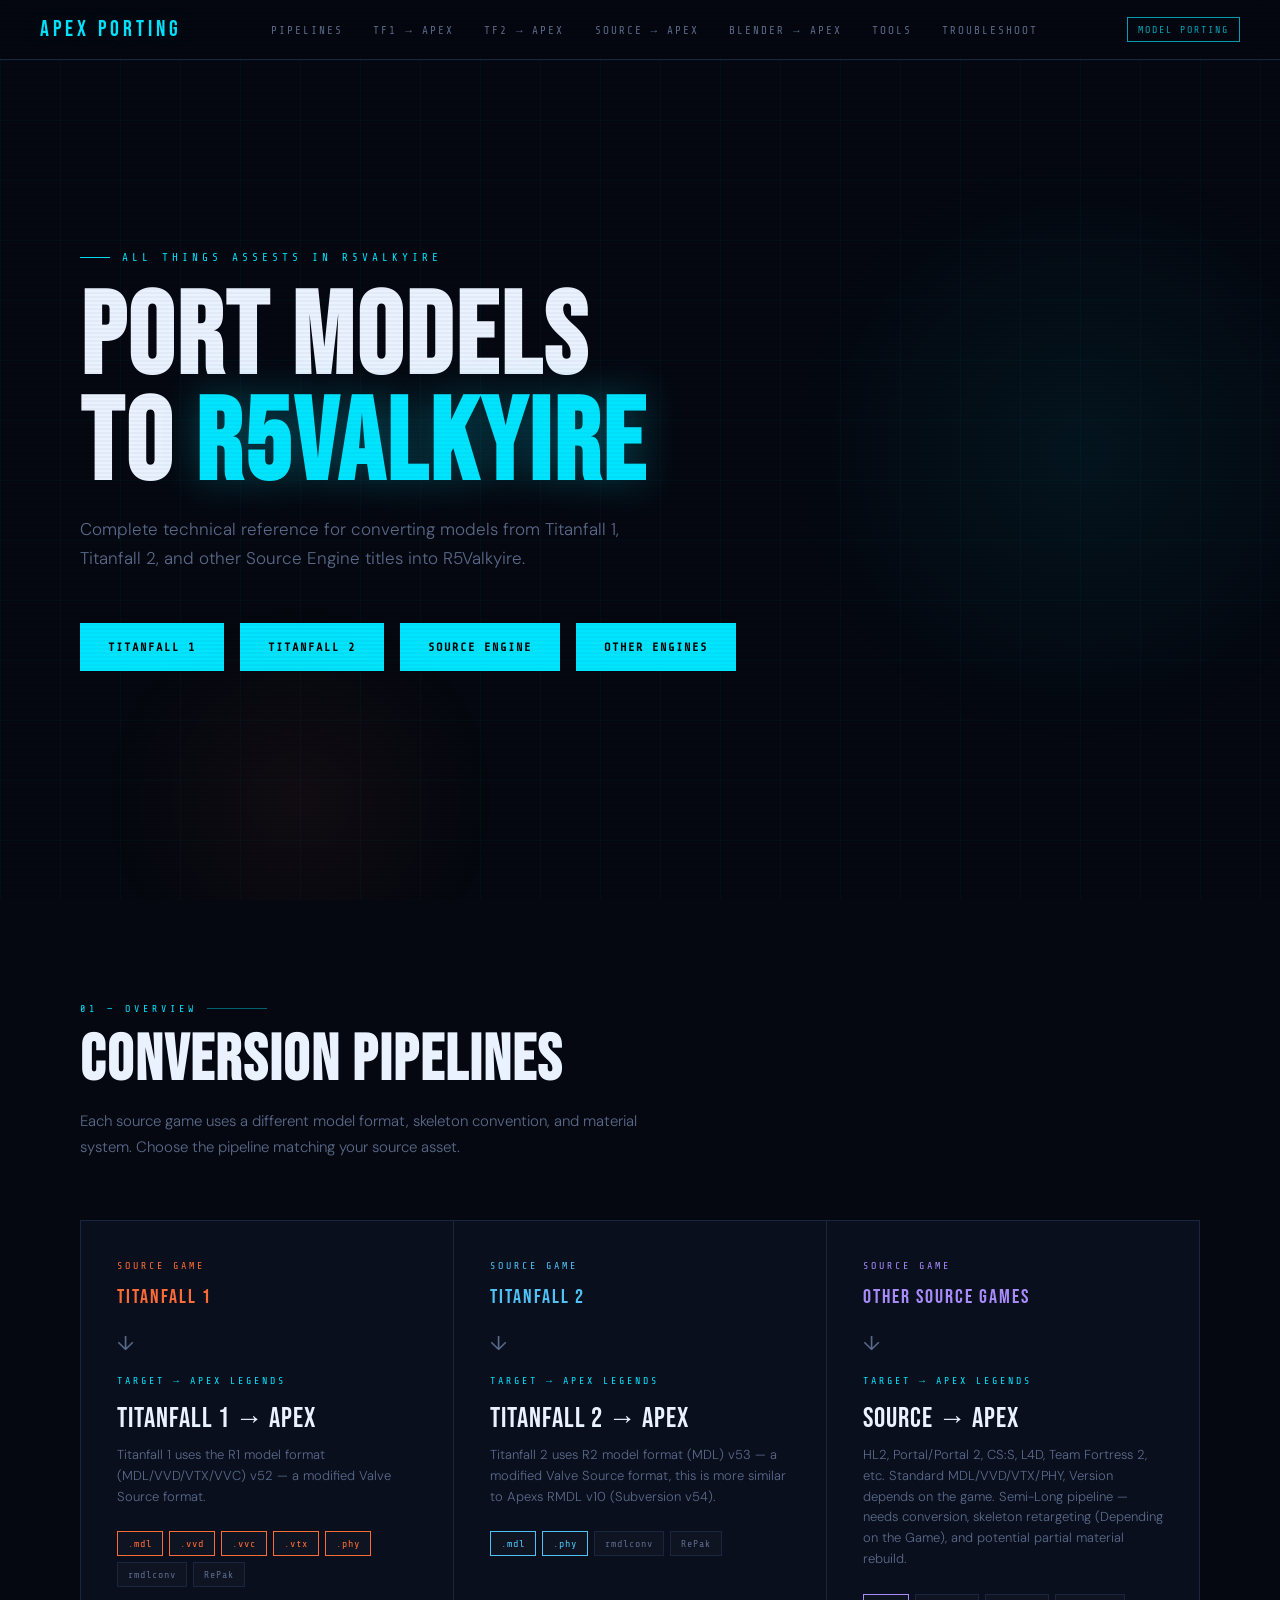
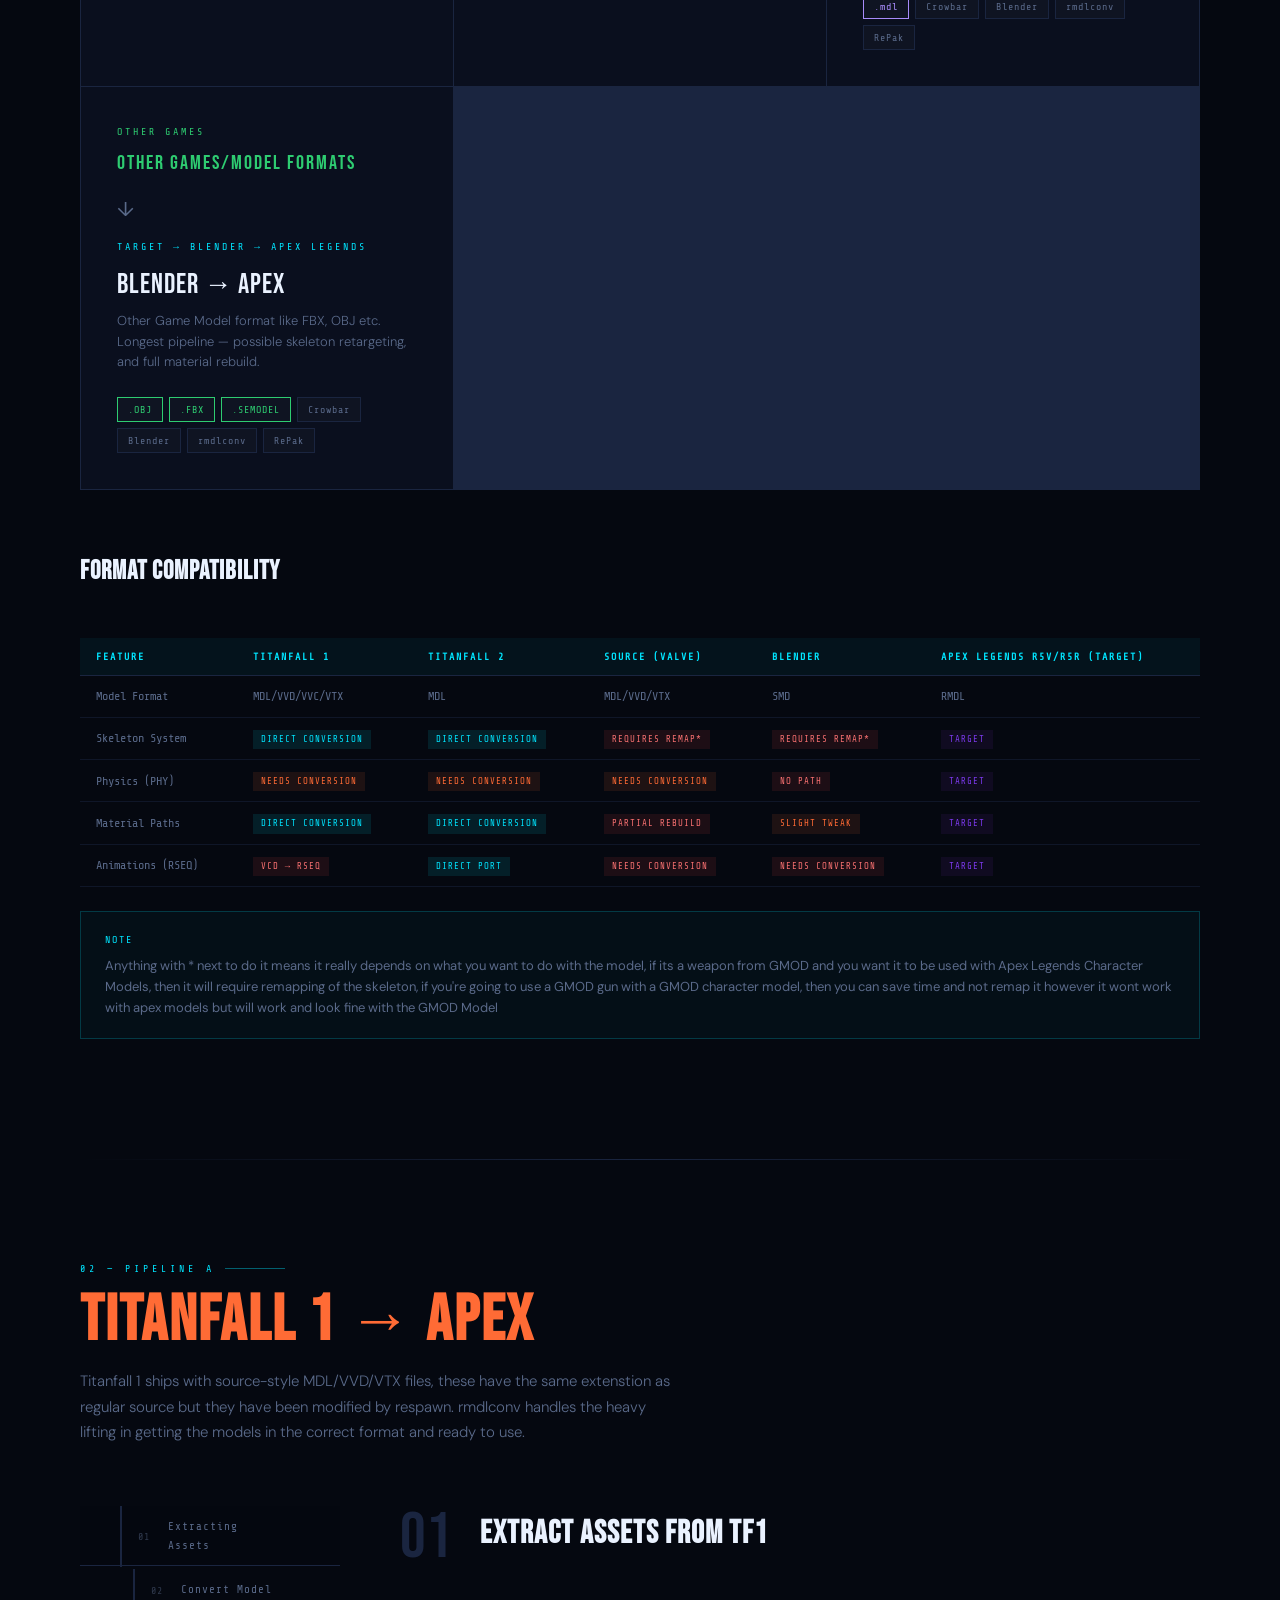
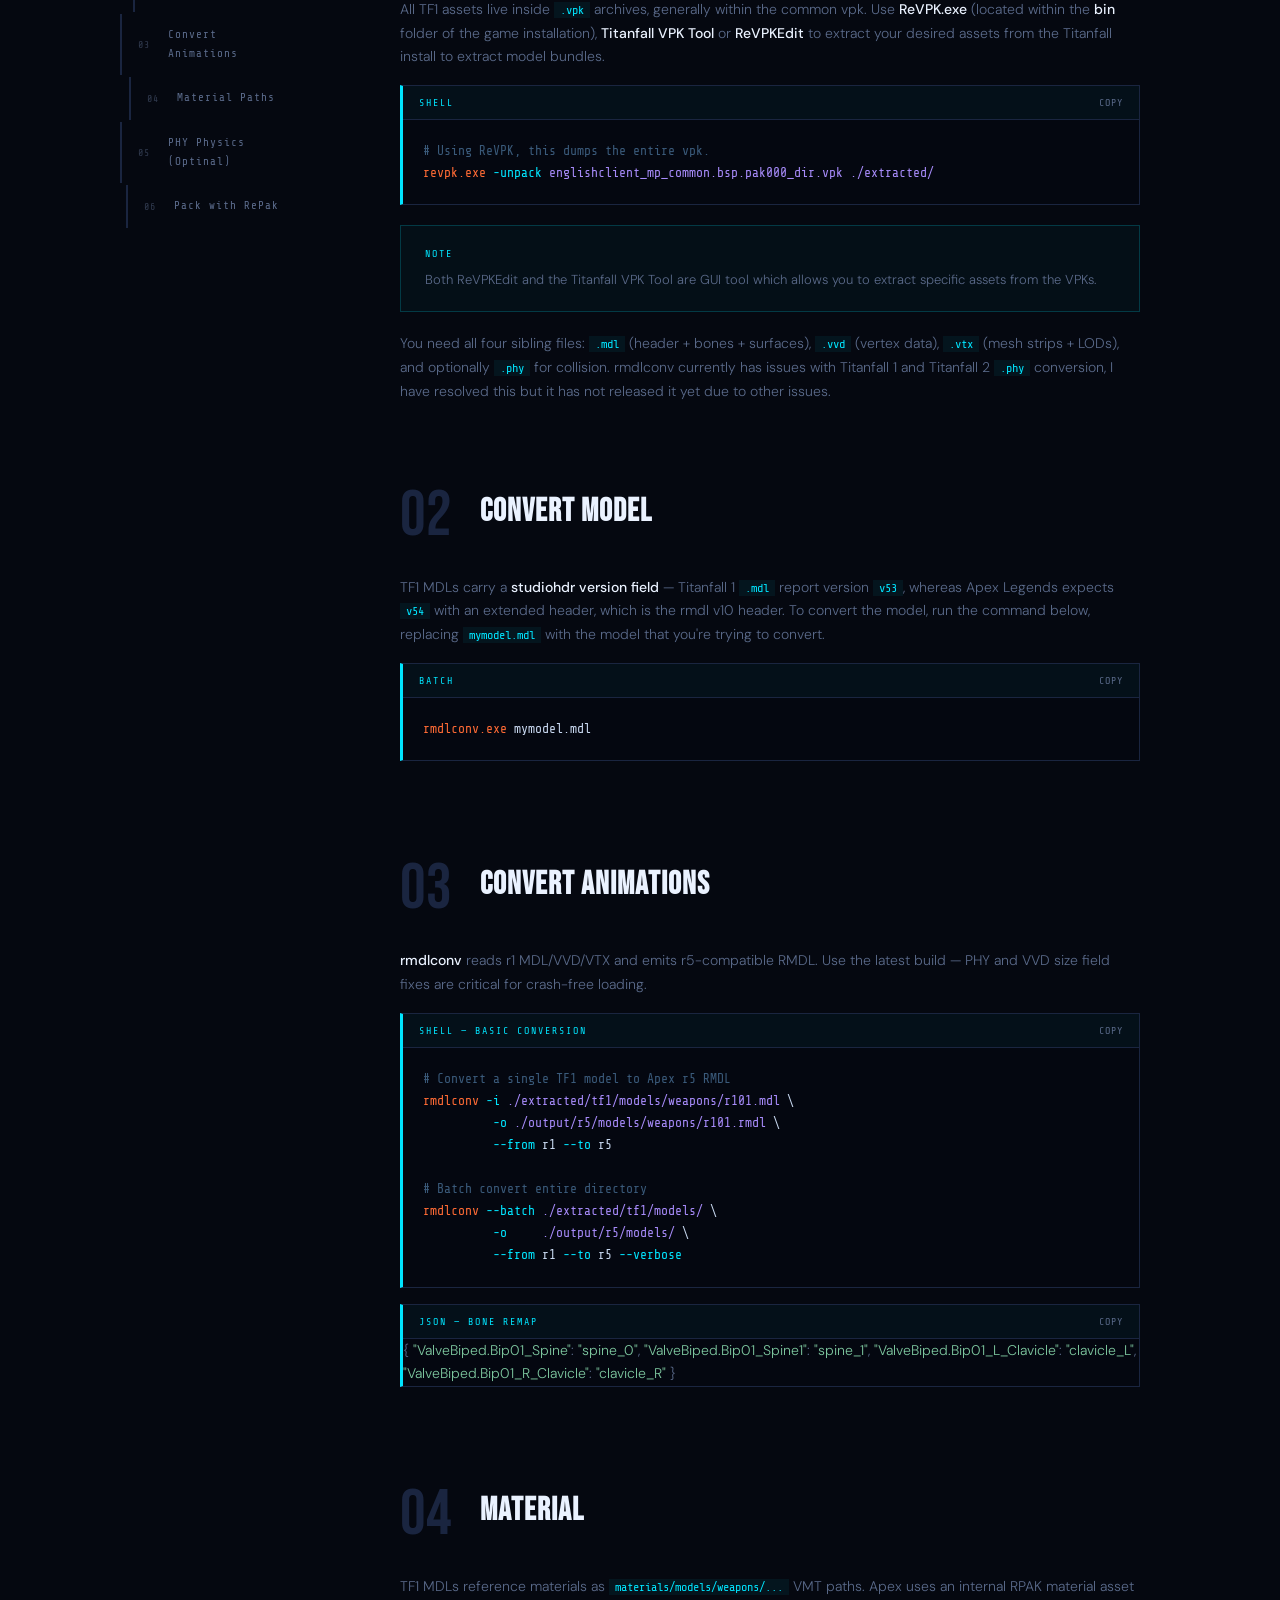
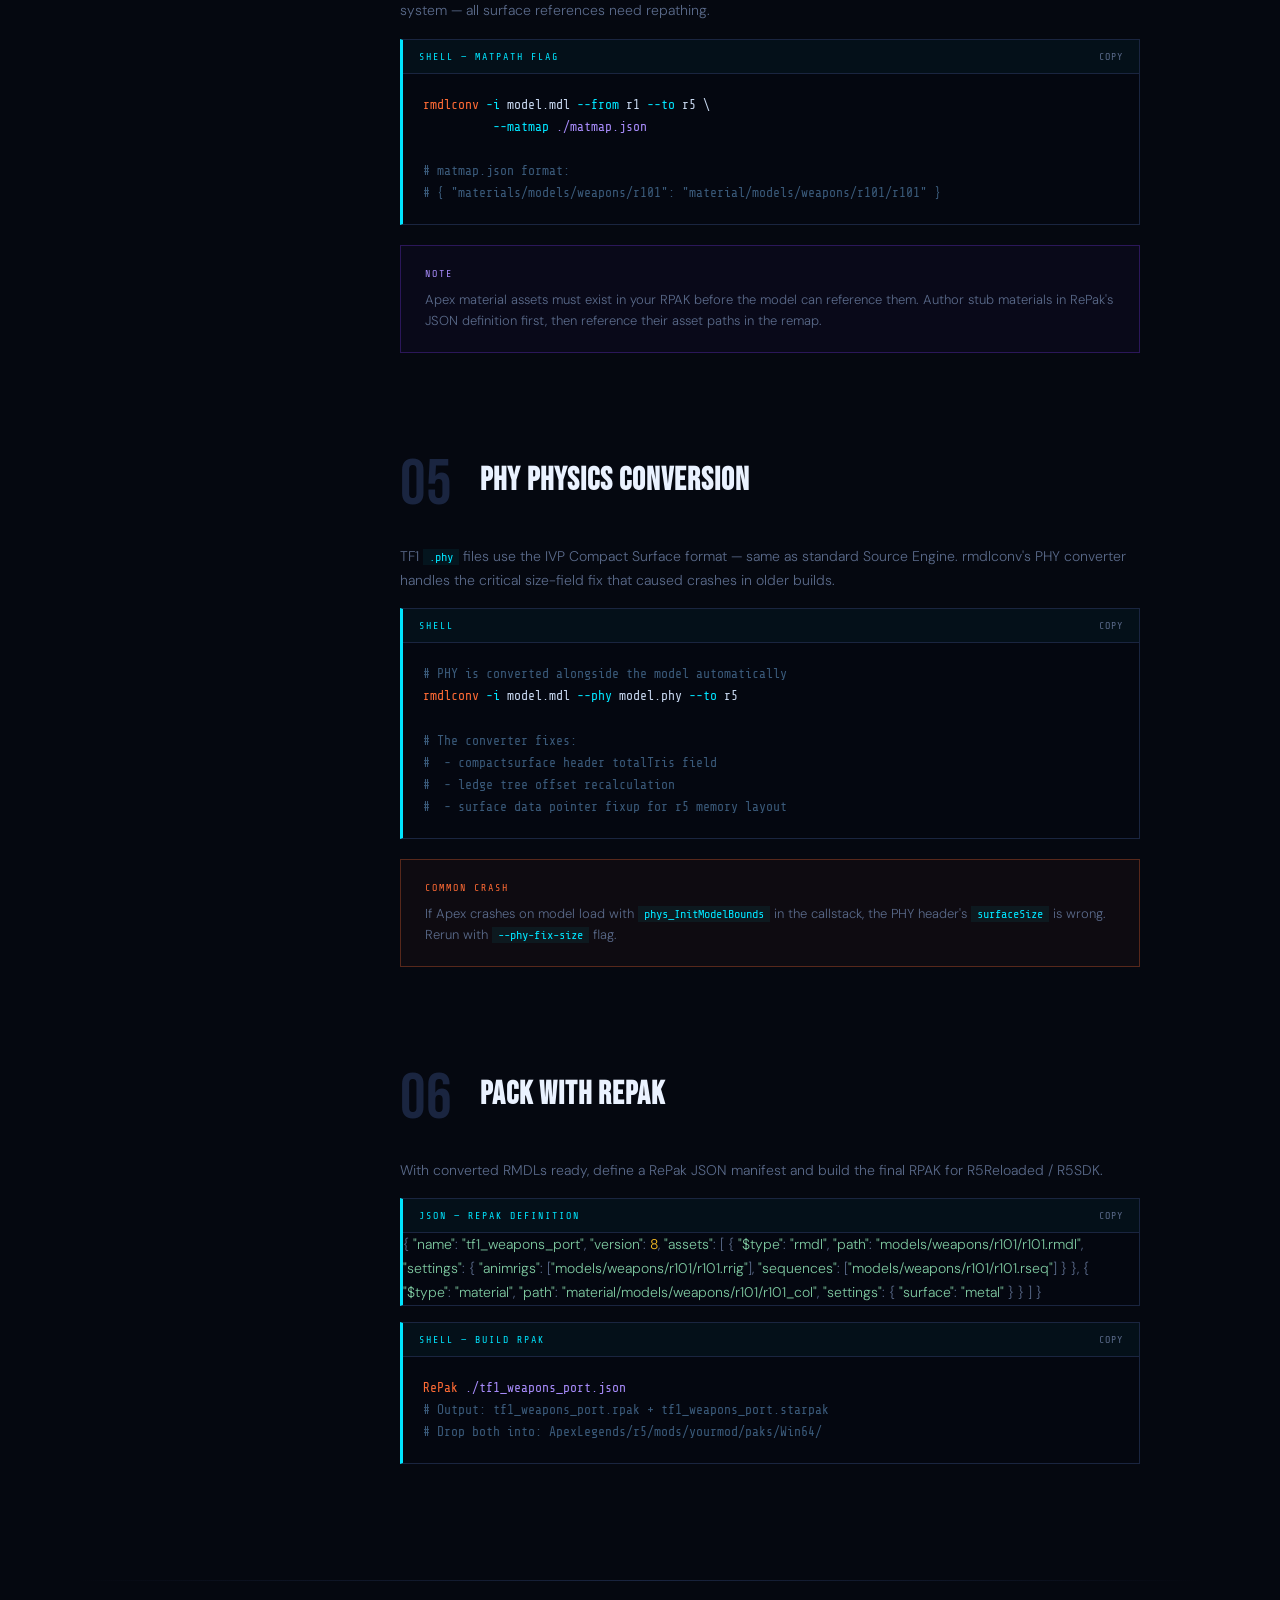
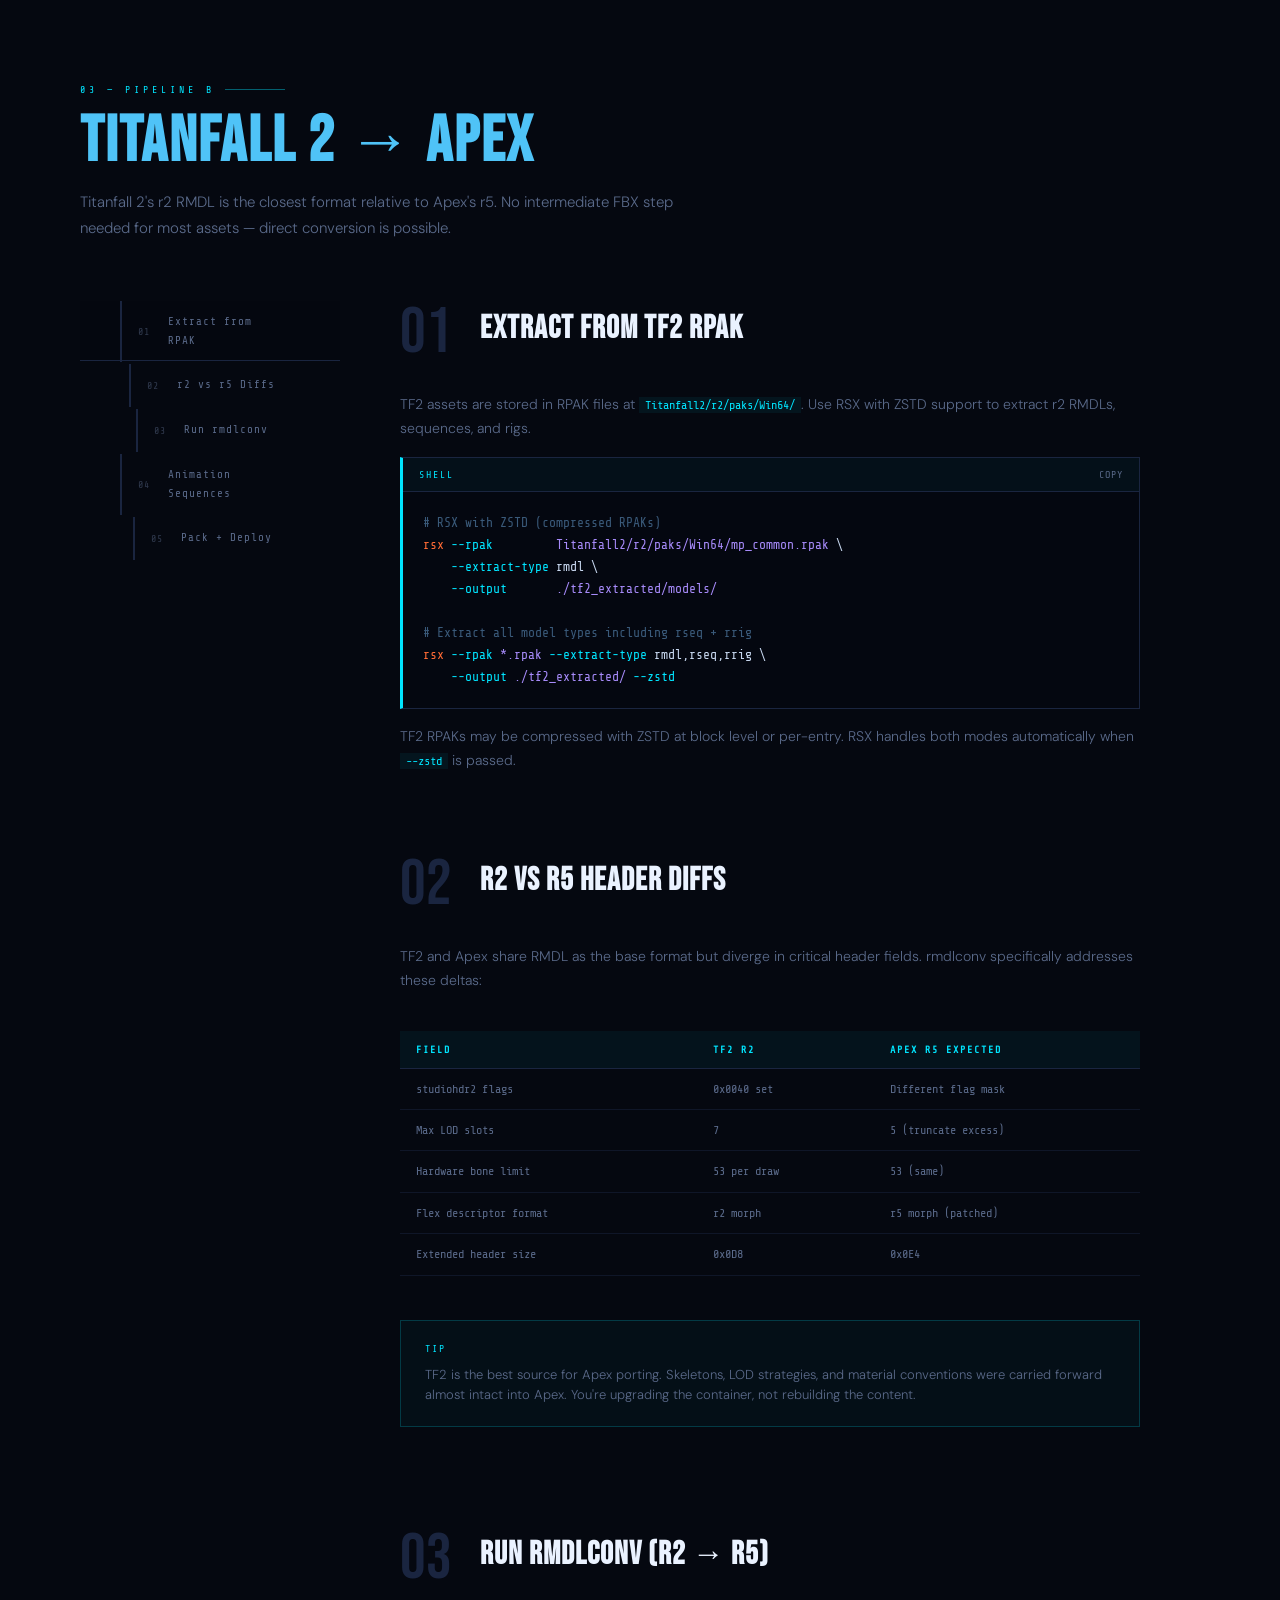
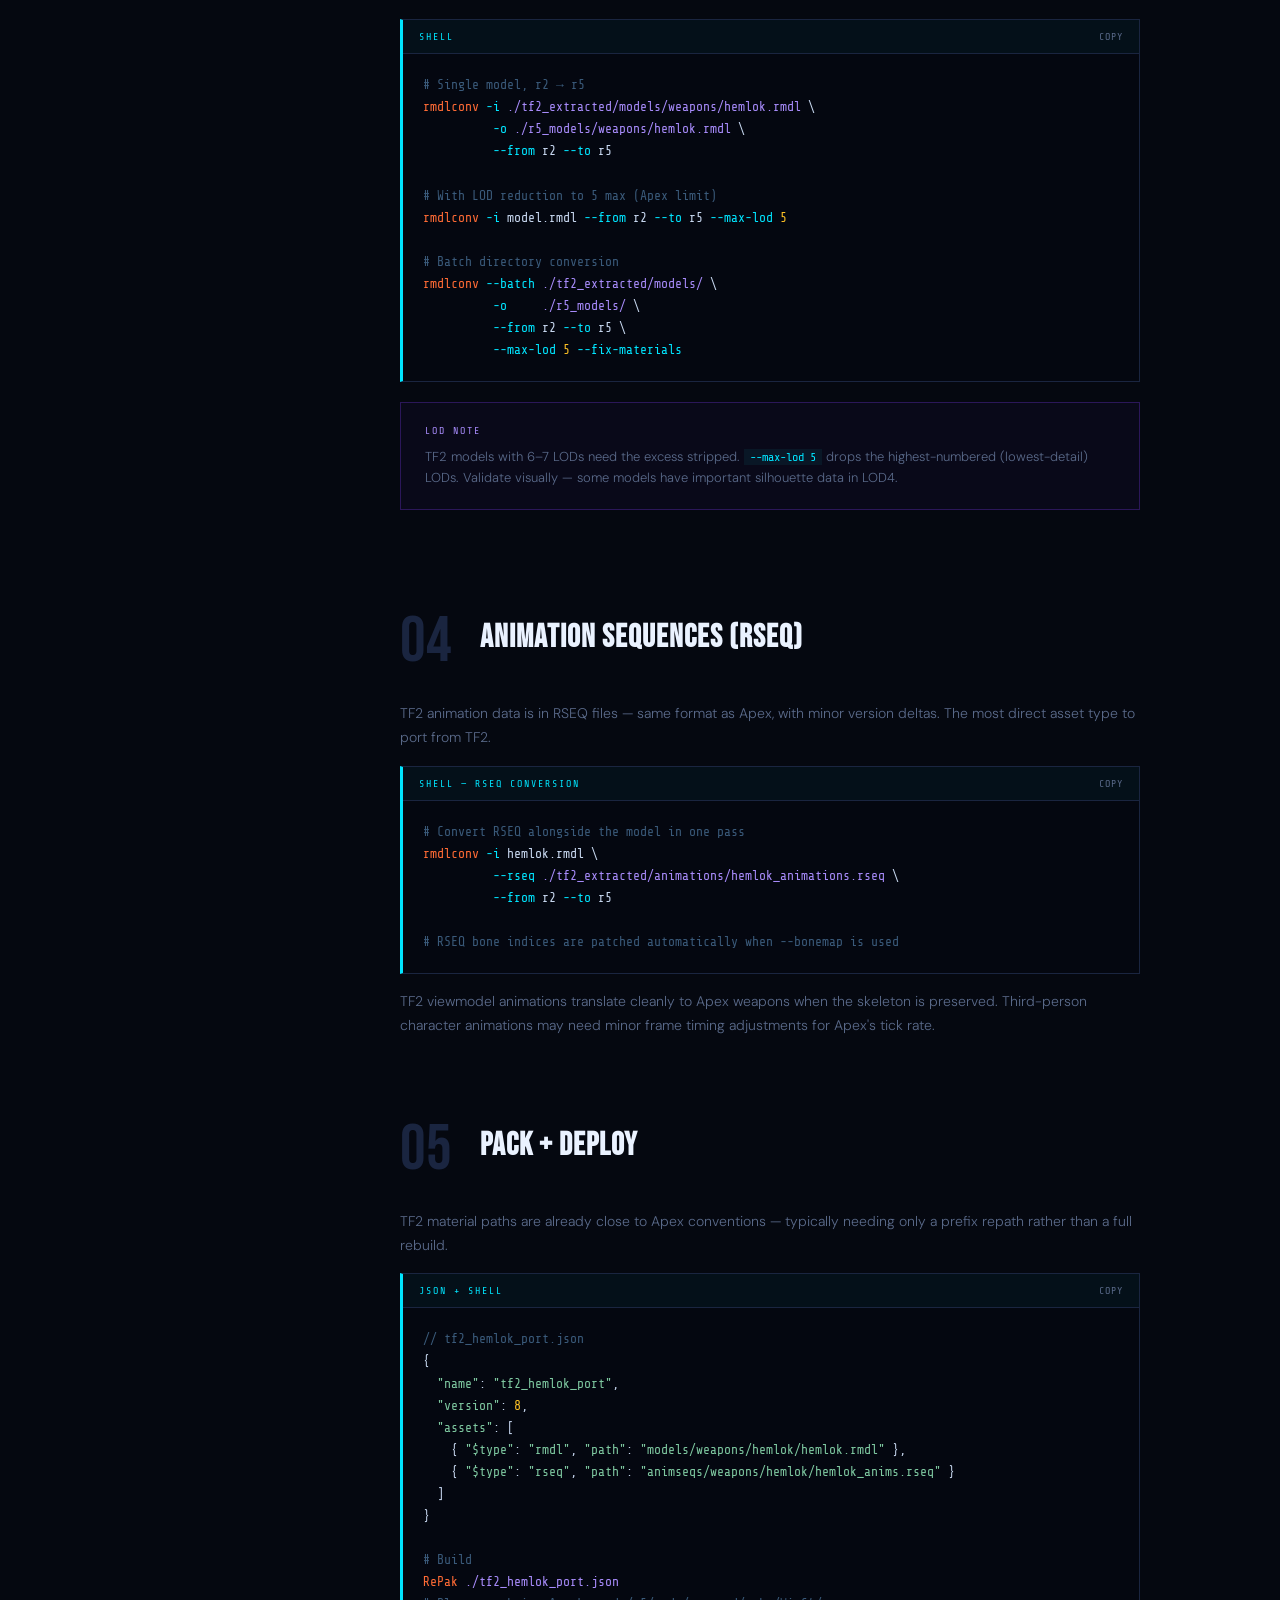
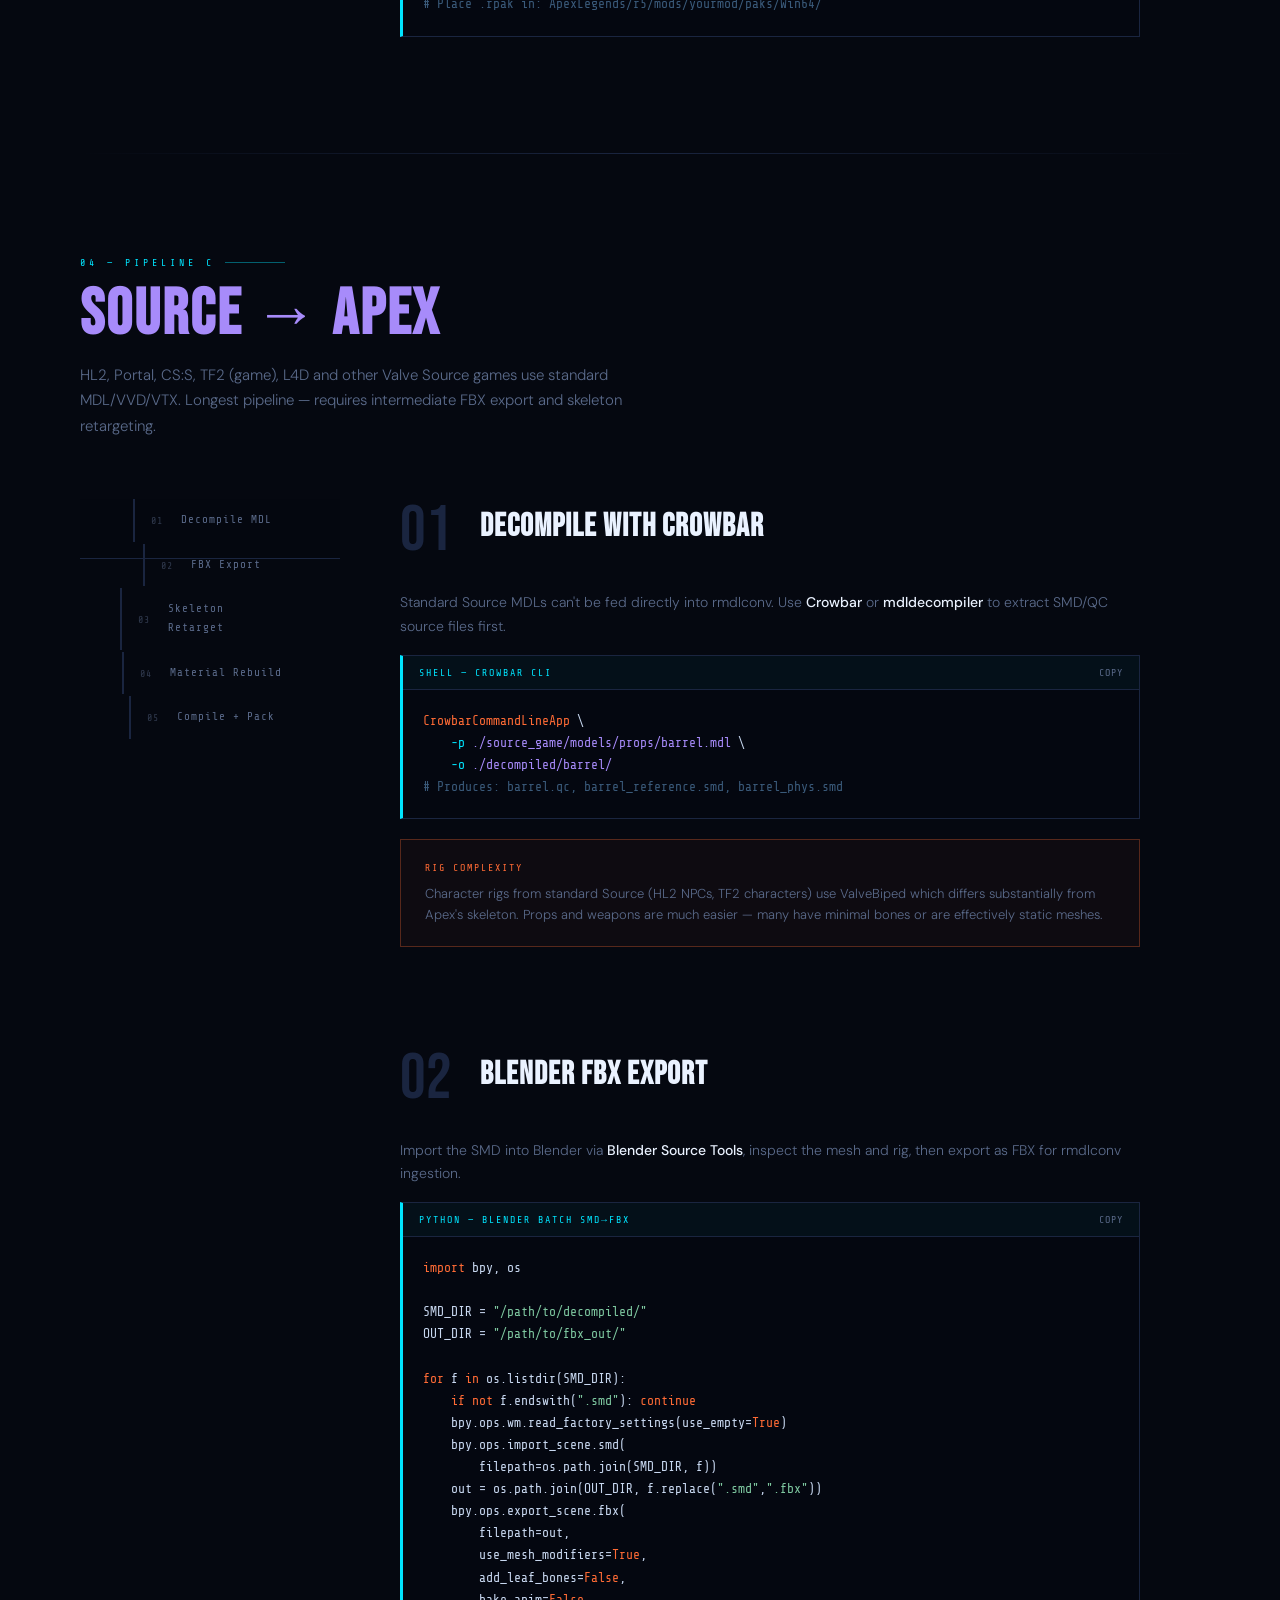
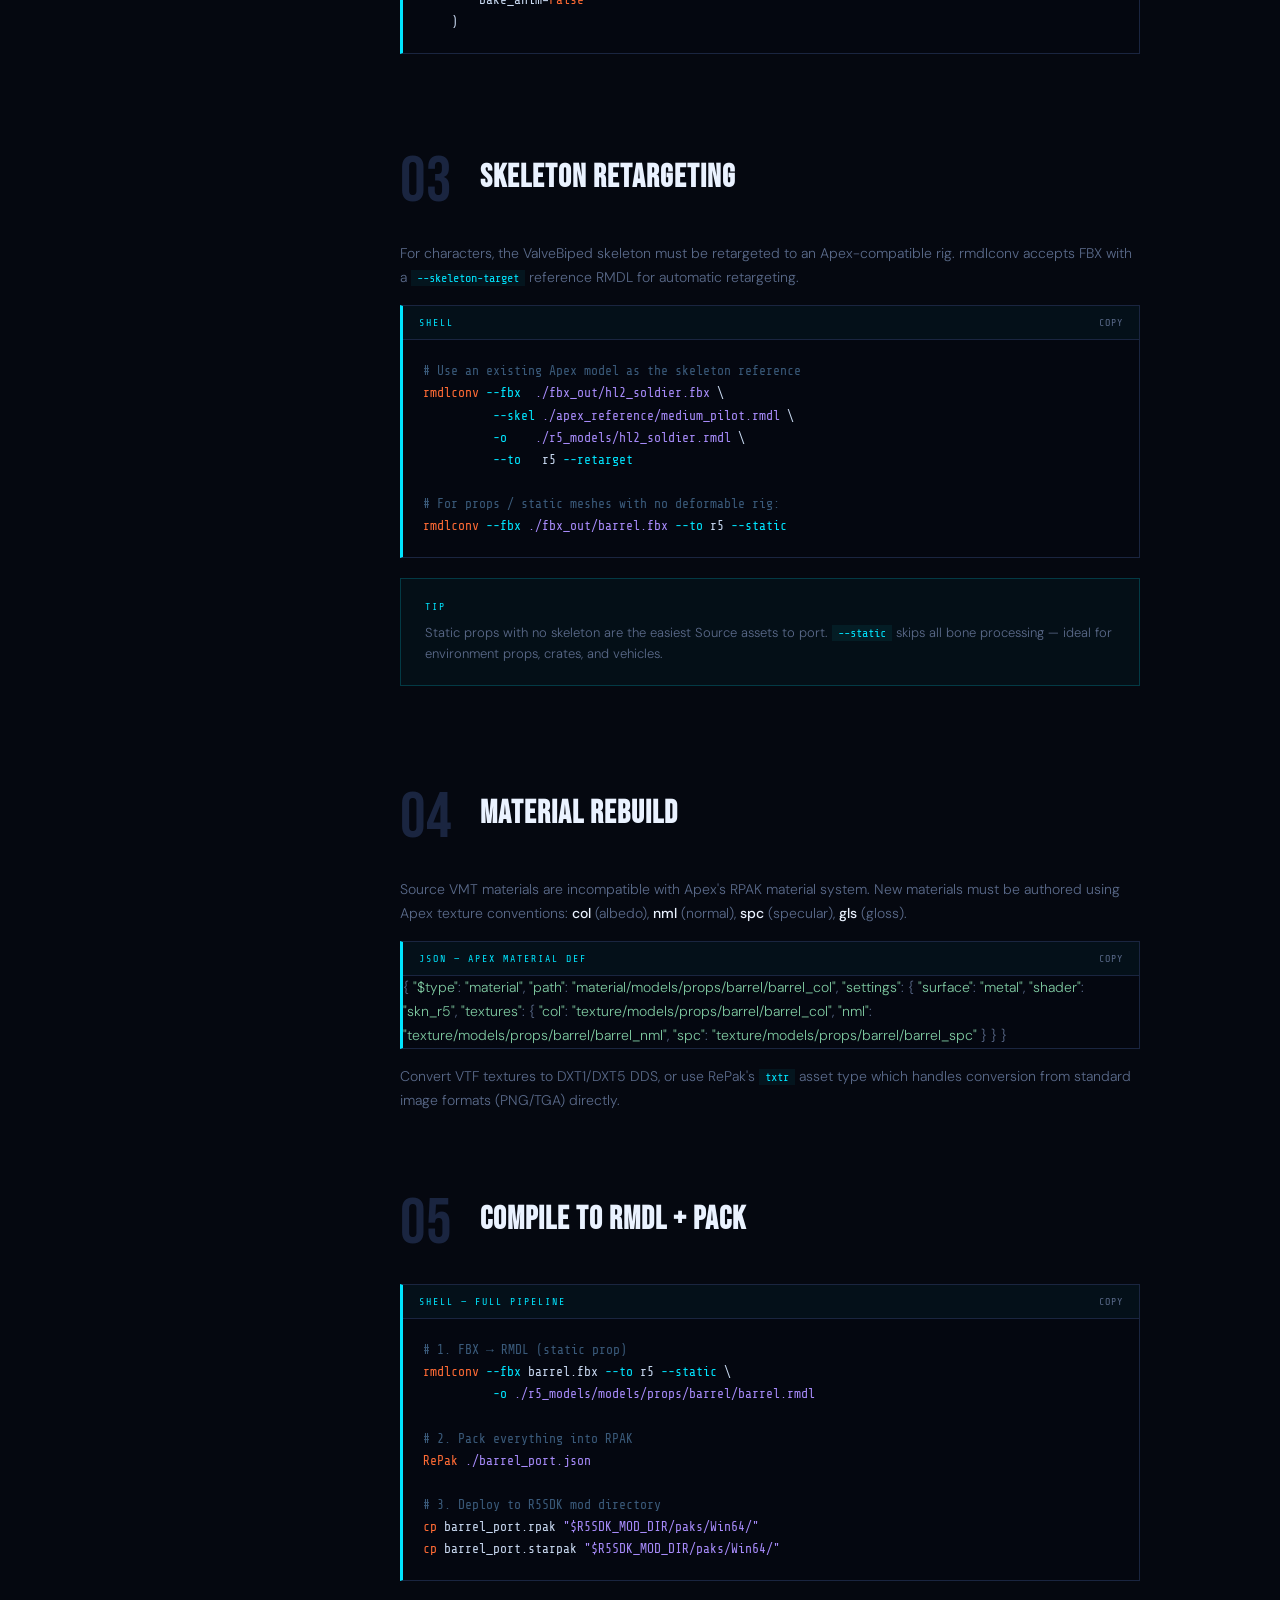
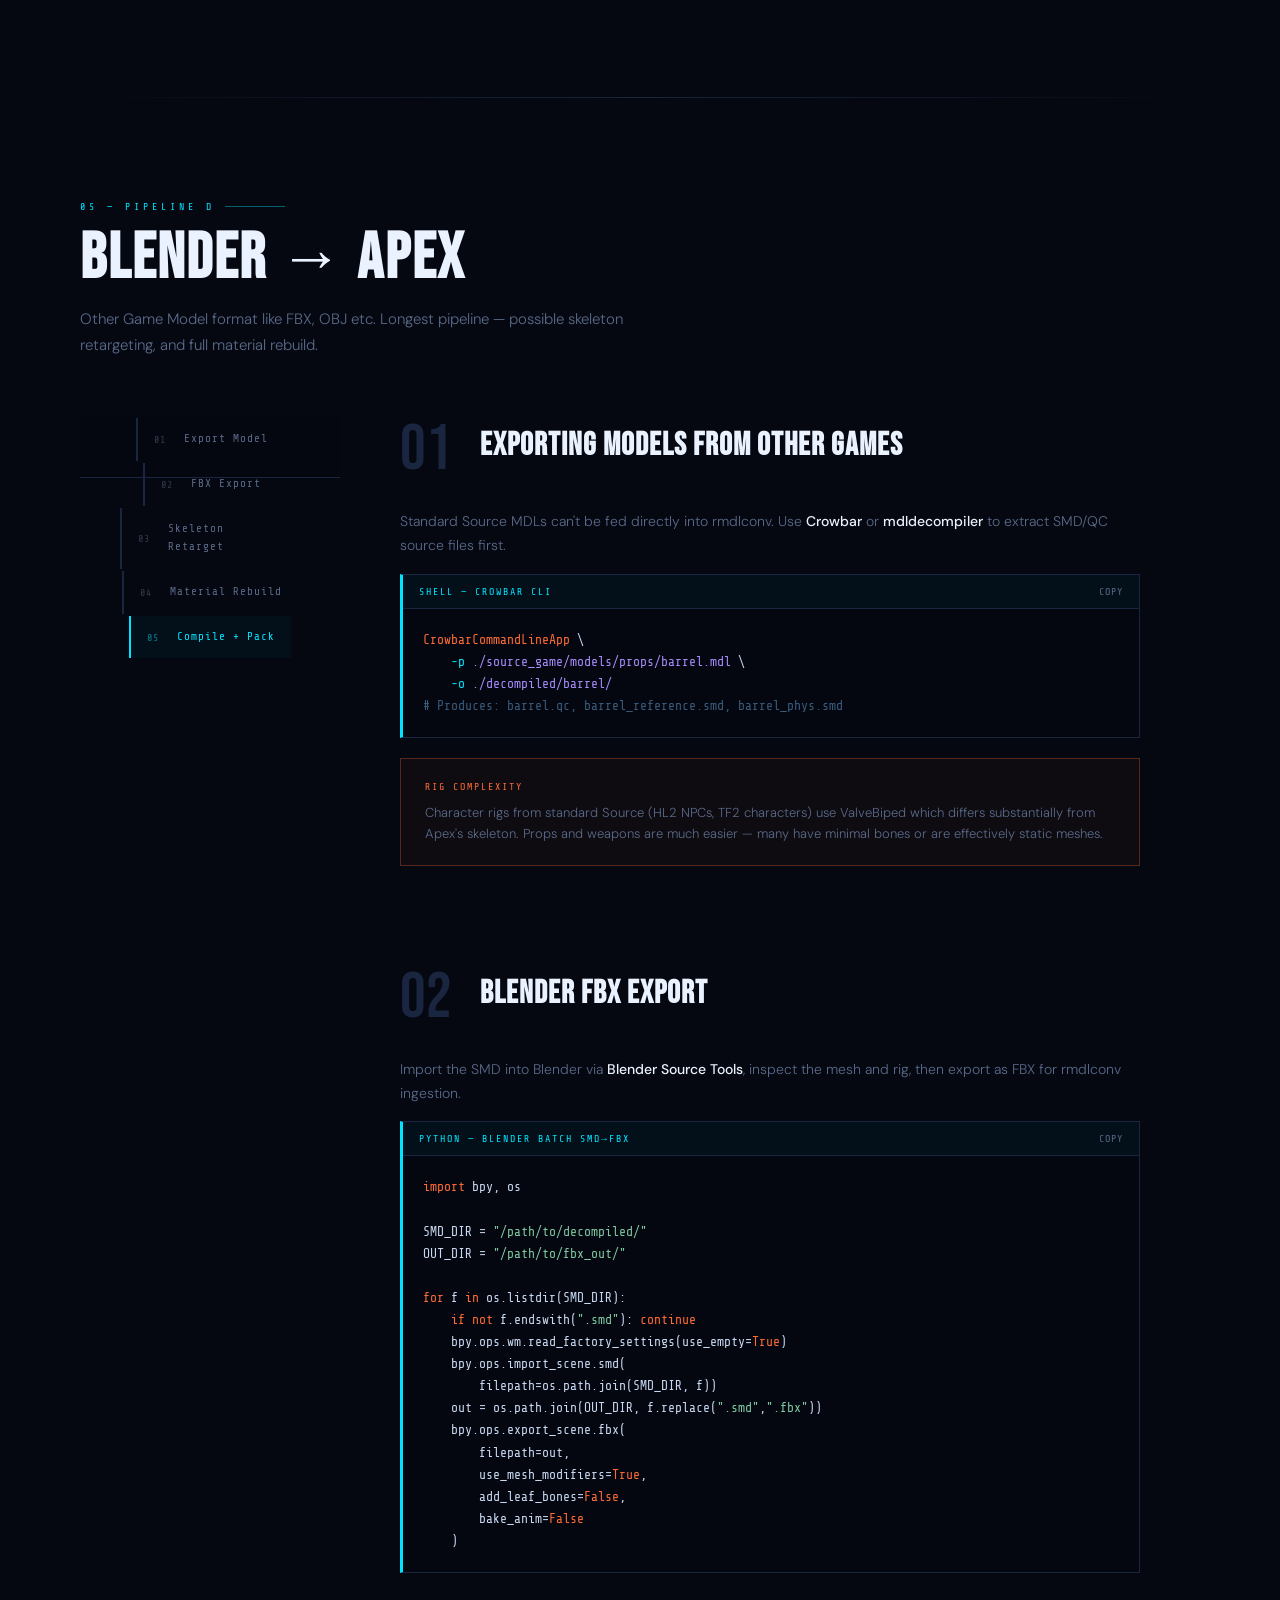
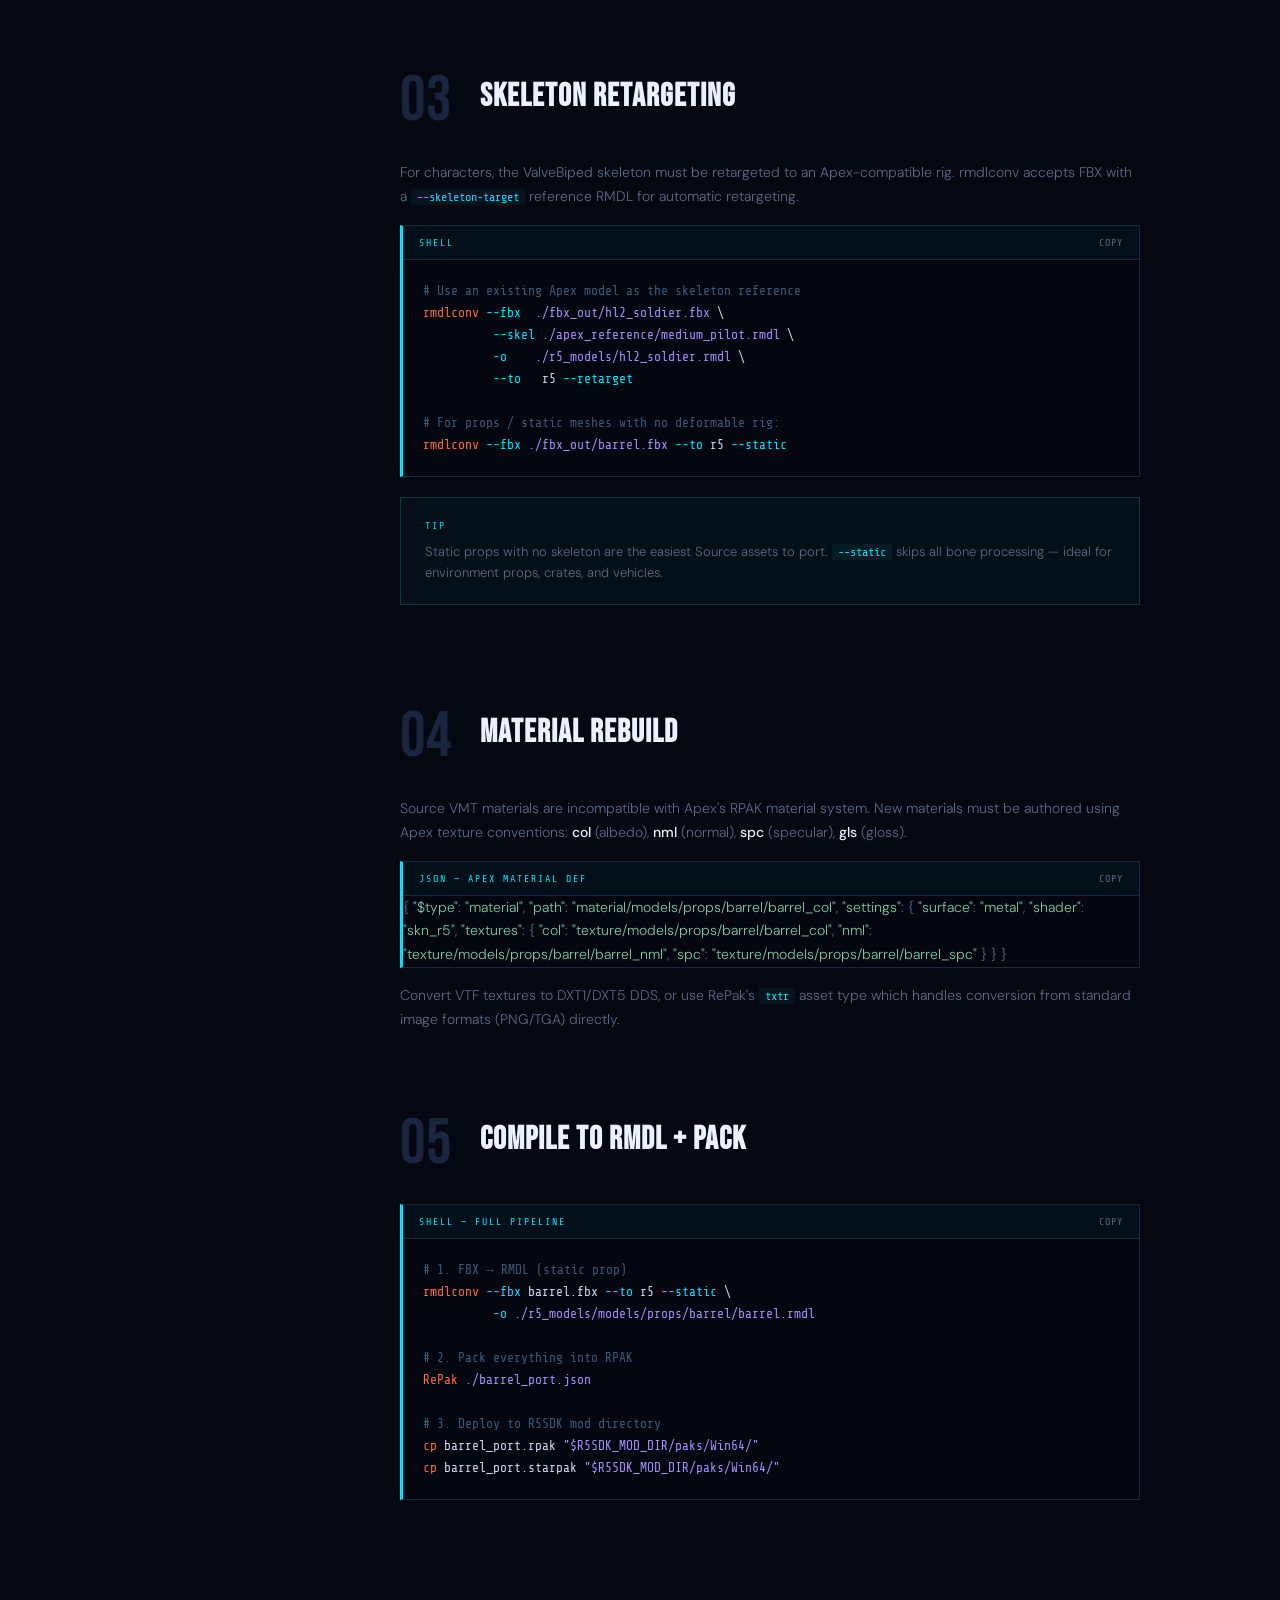
==== commit 881d8a7b: "commit" ====
--- a/docs/index.html
+++ b/docs/index.html
@@ -106,6 +106,7 @@
   .badge-ok{background:rgba(0,229,255,0.1);color:var(--accent);}
   .badge-warn{background:rgba(255,107,53,0.1);color:var(--accent2);}
   .badge-bad{background:rgba(239,68,68,0.1);color:#f87171;}
+  .badge-target{background: rgba(117, 41, 186, 0.1);color:var(--accent3);}
   .tools-grid{display:grid;grid-template-columns:repeat(auto-fill,minmax(260px,1fr));gap:1px;background:var(--border);border:1px solid var(--border);}
   .tool-card{background:var(--surface);padding:28px;transition:background 0.2s;}
   .tool-card:hover{background:var(--surface2);}
@@ -191,10 +192,10 @@
       <div style="font-family:'Bebas Neue';font-size:20px;color:var(--tf1);letter-spacing:2px">Titanfall 1</div>
       <div class="card-arrow">↓</div>
       <div class="card-dest">Target → Apex Legends</div>
-      <div class="card-title">TF1 → APEX</div>
-      <div class="card-desc">TF1 uses the R1 model format (MDL/VVD/VTX) v52 — a modified Valve Source format.</div>
+      <div class="card-title">Titanfall 1 → APEX</div>
+      <div class="card-desc">Titanfall 1 uses the R1 model format (MDL/VVD/VTX/VVC) v52 — a modified Valve Source format.</div>
       <div class="tag-list">
-        <span class="tag active">.mdl</span><span class="tag active">.vvd</span><span class="tag active">.vtx</span><span class="tag active">.phy</span><span class="tag">rmdlconv</span><span class="tag">RePak</span>
+        <span class="tag active">.mdl</span><span class="tag active">.vvd</span><span class="tag active">.vvc</span><span class="tag active">.vtx</span><span class="tag active">.phy</span><span class="tag">rmdlconv</span><span class="tag">RePak</span>
       </div>
     </div>
     <div class="pipeline-card" style="--card-color:var(--tf2)">
@@ -202,8 +203,8 @@
       <div style="font-family:'Bebas Neue';font-size:20px;color:var(--tf2);letter-spacing:2px">Titanfall 2</div>
       <div class="card-arrow">↓</div>
       <div class="card-dest">Target → Apex Legends</div>
-      <div class="card-title">TF2 → APEX</div>
-      <div class="card-desc">TF2 uses R2 model format (MDL/VVD/VTX) v53 — a modified Valve Source format, this is more similar to Apexs RMDL v10 (Subversion v54).</div>
+      <div class="card-title">Titanfall 2 → APEX</div>
+      <div class="card-desc">Titanfall 2 uses R2 model format (MDL) v53 — a modified Valve Source format, this is more similar to Apexs RMDL v10 (Subversion v54).</div>
       <div class="tag-list">
         <span class="tag active">.mdl</span><span class="tag active">.phy</span><span class="tag">rmdlconv</span><span class="tag">RePak</span>
       </div>
@@ -239,11 +240,11 @@
       <tr><th>Feature</th><th>Titanfall 1</th><th>Titanfall 2</th><th>Source (Valve)</th><th>Blender</th><th>Apex Legends R5V/R5R (Target)</th></tr>
     </thead>
     <tbody>
-      <tr><td>Model Format</td><td>MDL/VVD/VTX</td><td>MDL/VVD/VTX</td><td>MDL/VVD/VTX</td><td>SMD</td><td>RMDL</td></tr>
-      <tr><td>Skeleton System</td><td><span class="badge badge-ok">Direct Conversion</span></td><td><span class="badge badge-ok">Direct Conversion</span></td><td><span class="badge badge-bad">Requires Remap*</span></td><td><span class="badge badge-bad">Requires Remap*</span></td><td><span class="badge badge-ok">Direct</span></td></tr>
-      <tr><td>Physics (PHY)</td><td><span class="badge badge-warn">Needs Conversion</span></td><td><span class="badge badge-warn">Needs Conversion</span></td><td><span class="badge badge-warn">Needs Conversion</span></td><td><span class="badge badge-bad">NO PATH</span></td><td><span class="badge badge-ok">Direct</span></td></tr>
-      <tr><td>Material Paths</td><td><span class="badge badge-ok">Direct Conversion</span></td><td><span class="badge badge-ok">Direct Conversion</span></td><td><span class="badge badge-bad">Partial Rebuild</span></td><td><span class="badge badge-warn">Slight Tweak</span></td><td><span class="badge badge-ok">Direct</span></td></tr>
-      <tr><td>Animations (RSEQ)</td><td><span class="badge badge-bad">VCD → RSEQ</span></td><td><span class="badge badge-ok">Direct Port</span></td><td><span class="badge badge-bad">Needs Conversion</span></td><td><span class="badge badge-bad">Needs Conversion</span></td><td><span class="badge badge-ok">Direct</span></td></tr>
+      <tr><td>Model Format</td><td>MDL/VVD/VVC/VTX</td><td>MDL</td><td>MDL/VVD/VTX</td><td>SMD</td><td>RMDL</td></tr>
+      <tr><td>Skeleton System</td><td><span class="badge badge-ok">Direct Conversion</span></td><td><span class="badge badge-ok">Direct Conversion</span></td><td><span class="badge badge-bad">Requires Remap*</span></td><td><span class="badge badge-bad">Requires Remap*</span></td><td><span class="badge badge-target">TARGET</span></td></tr>
+      <tr><td>Physics (PHY)</td><td><span class="badge badge-warn">Needs Conversion</span></td><td><span class="badge badge-warn">Needs Conversion</span></td><td><span class="badge badge-warn">Needs Conversion</span></td><td><span class="badge badge-bad">NO PATH</span></td><td><span class="badge badge-target">TARGET</span></td></tr>
+      <tr><td>Material Paths</td><td><span class="badge badge-ok">Direct Conversion</span></td><td><span class="badge badge-ok">Direct Conversion</span></td><td><span class="badge badge-bad">Partial Rebuild</span></td><td><span class="badge badge-warn">Slight Tweak</span></td><td><span class="badge badge-target">TARGET</span></td></tr>
+      <tr><td>Animations (RSEQ)</td><td><span class="badge badge-bad">VCD → RSEQ</span></td><td><span class="badge badge-ok">Direct Port</span></td><td><span class="badge badge-bad">Needs Conversion</span></td><td><span class="badge badge-bad">Needs Conversion</span></td><td><span class="badge badge-target">TARGET</span></td></tr>
     </tbody>
   </table>
   <div class="info-box tip"><span class="info-label">Note</span>Anything with * next to do it means it really depends on what you want to do with the model, if its a weapon from GMOD and you want it to be used with Apex Legends Character Models, then it will require remapping of the skeleton, if you're going to use a GMOD gun with a GMOD character model, then you can save time and not remap it however it wont work with apex models but will work and look fine with the GMOD Model</div>
@@ -254,7 +255,7 @@
 <!-- TF1 → APEX -->
 <section id="tf1">
   <div class="section-label">02 — Pipeline A</div>
-  <h2 style="color:var(--tf1)">TF1 → APEX</h2>
+  <h2 style="color:var(--tf1)">Titanfall 1 → APEX</h2>
   <p class="section-intro">Titanfall 1 ships with source-style MDL/VVD/VTX files, these have the same extenstion as regular source but they have been modified by respawn. rmdlconv handles the heavy lifting in getting the models in the correct format and ready to use.</p>
   <div class="steps-container">
     <nav class="steps-nav">
@@ -398,7 +399,7 @@
 <!-- TF2 → APEX -->
 <section id="tf2">
   <div class="section-label">03 — Pipeline B</div>
-  <h2 style="color:var(--tf2)">TF2 → APEX</h2>
+  <h2 style="color:var(--tf2)">Titanfall 2 → APEX</h2>
   <p class="section-intro">Titanfall 2's r2 RMDL is the closest format relative to Apex's r5. No intermediate FBX step needed for most assets — direct conversion is possible.</p>
 
   <div class="steps-container">
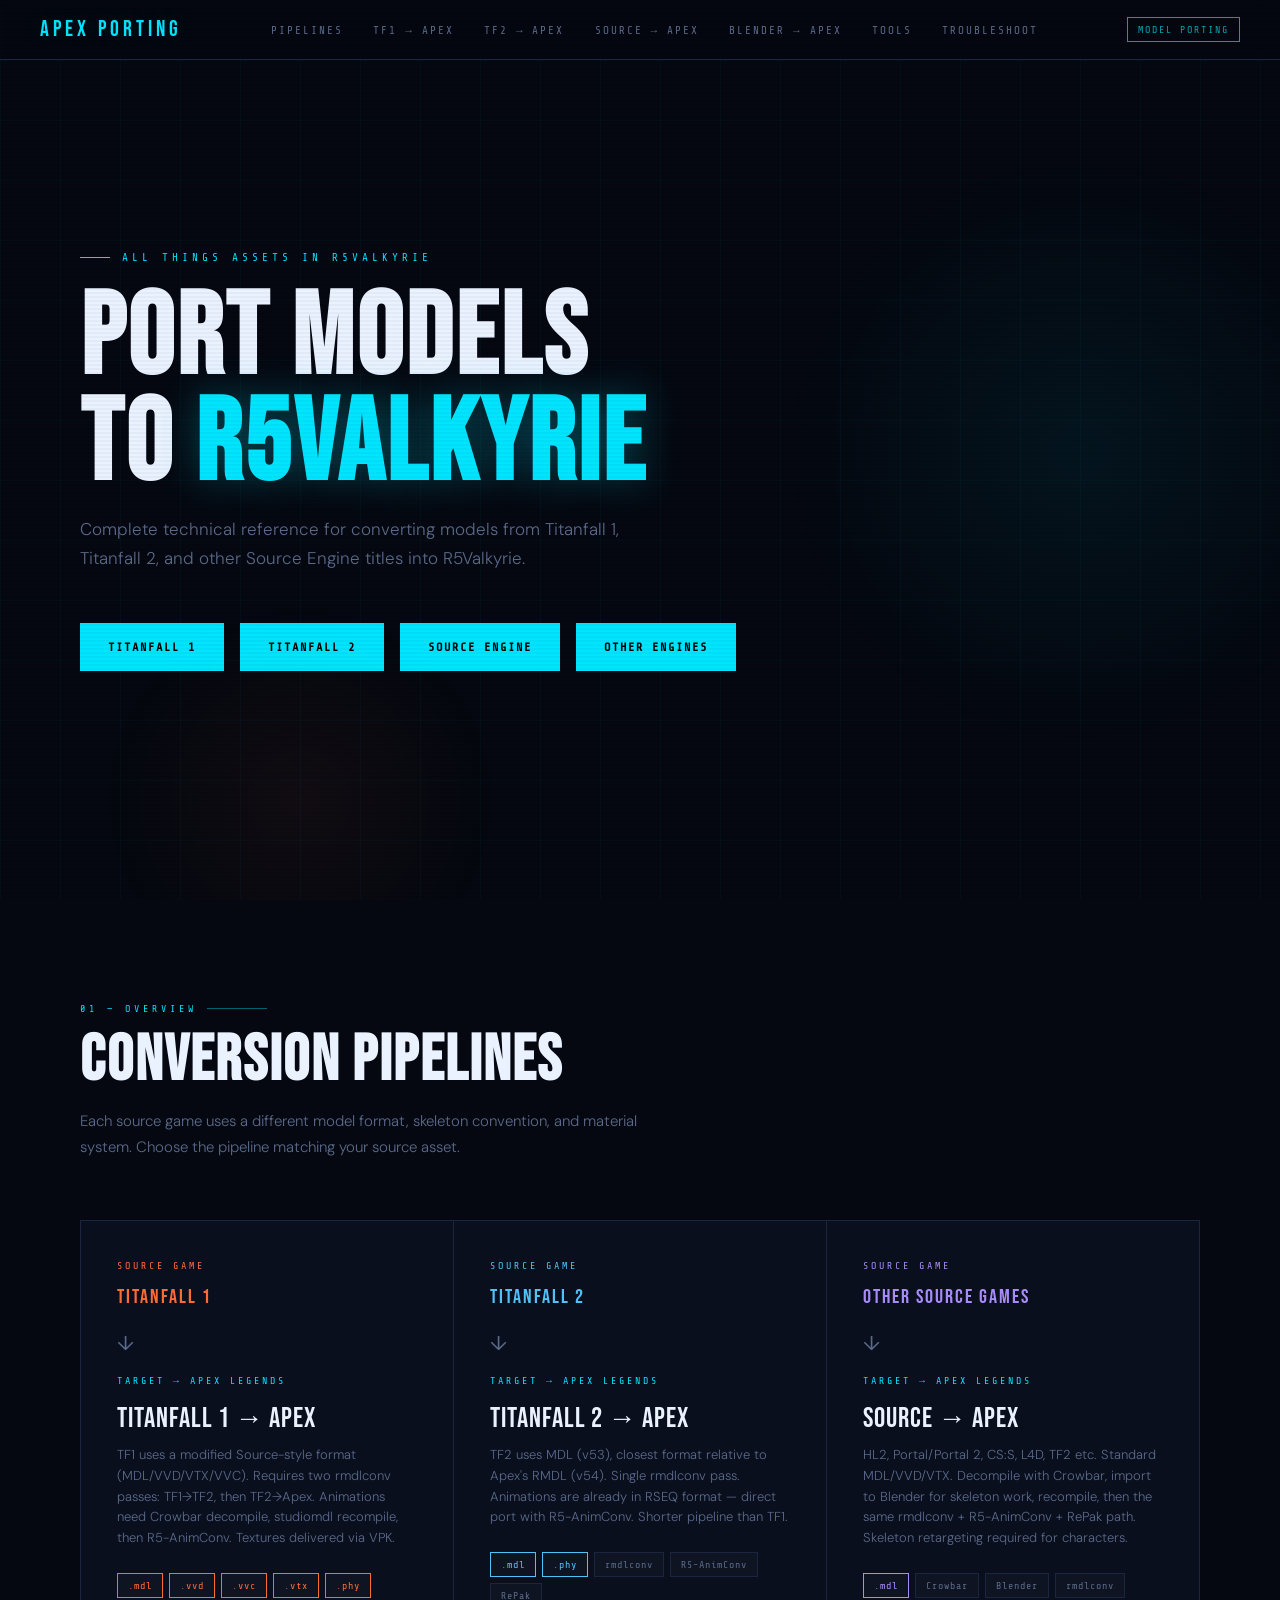
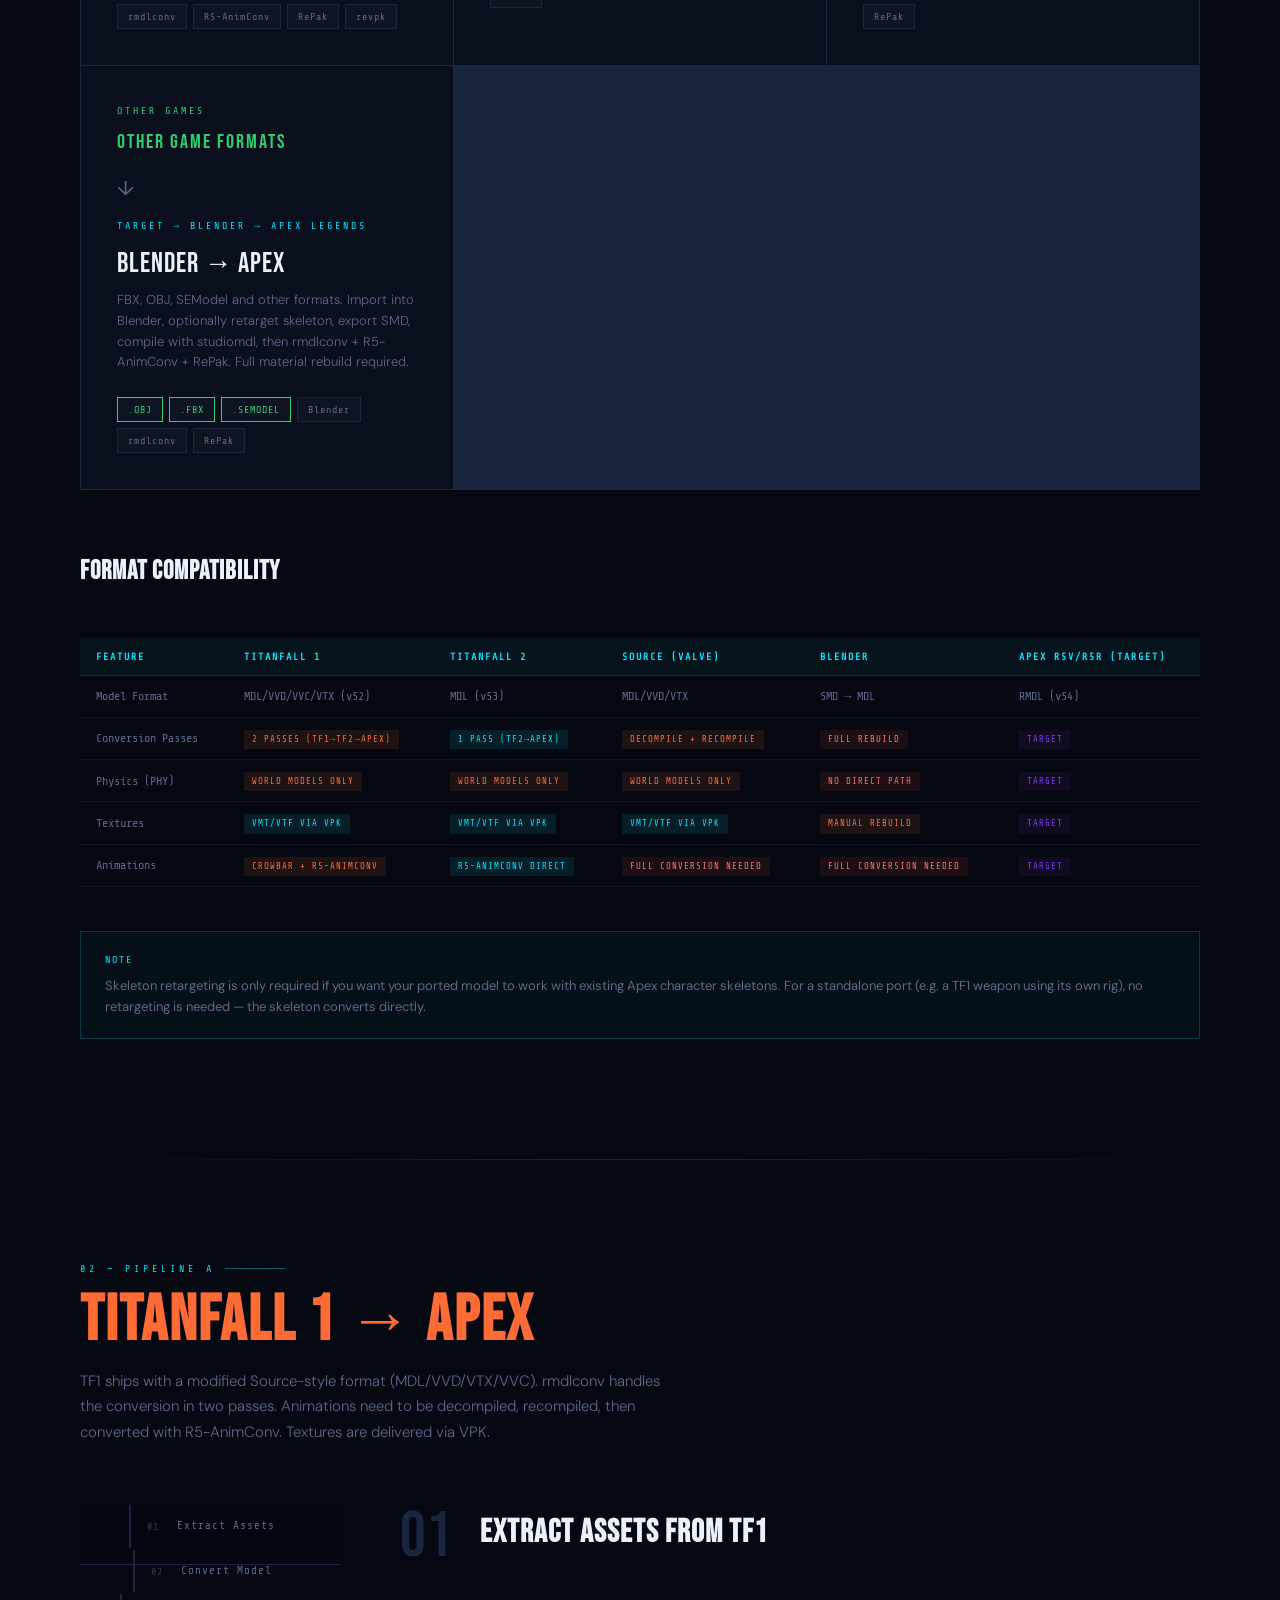
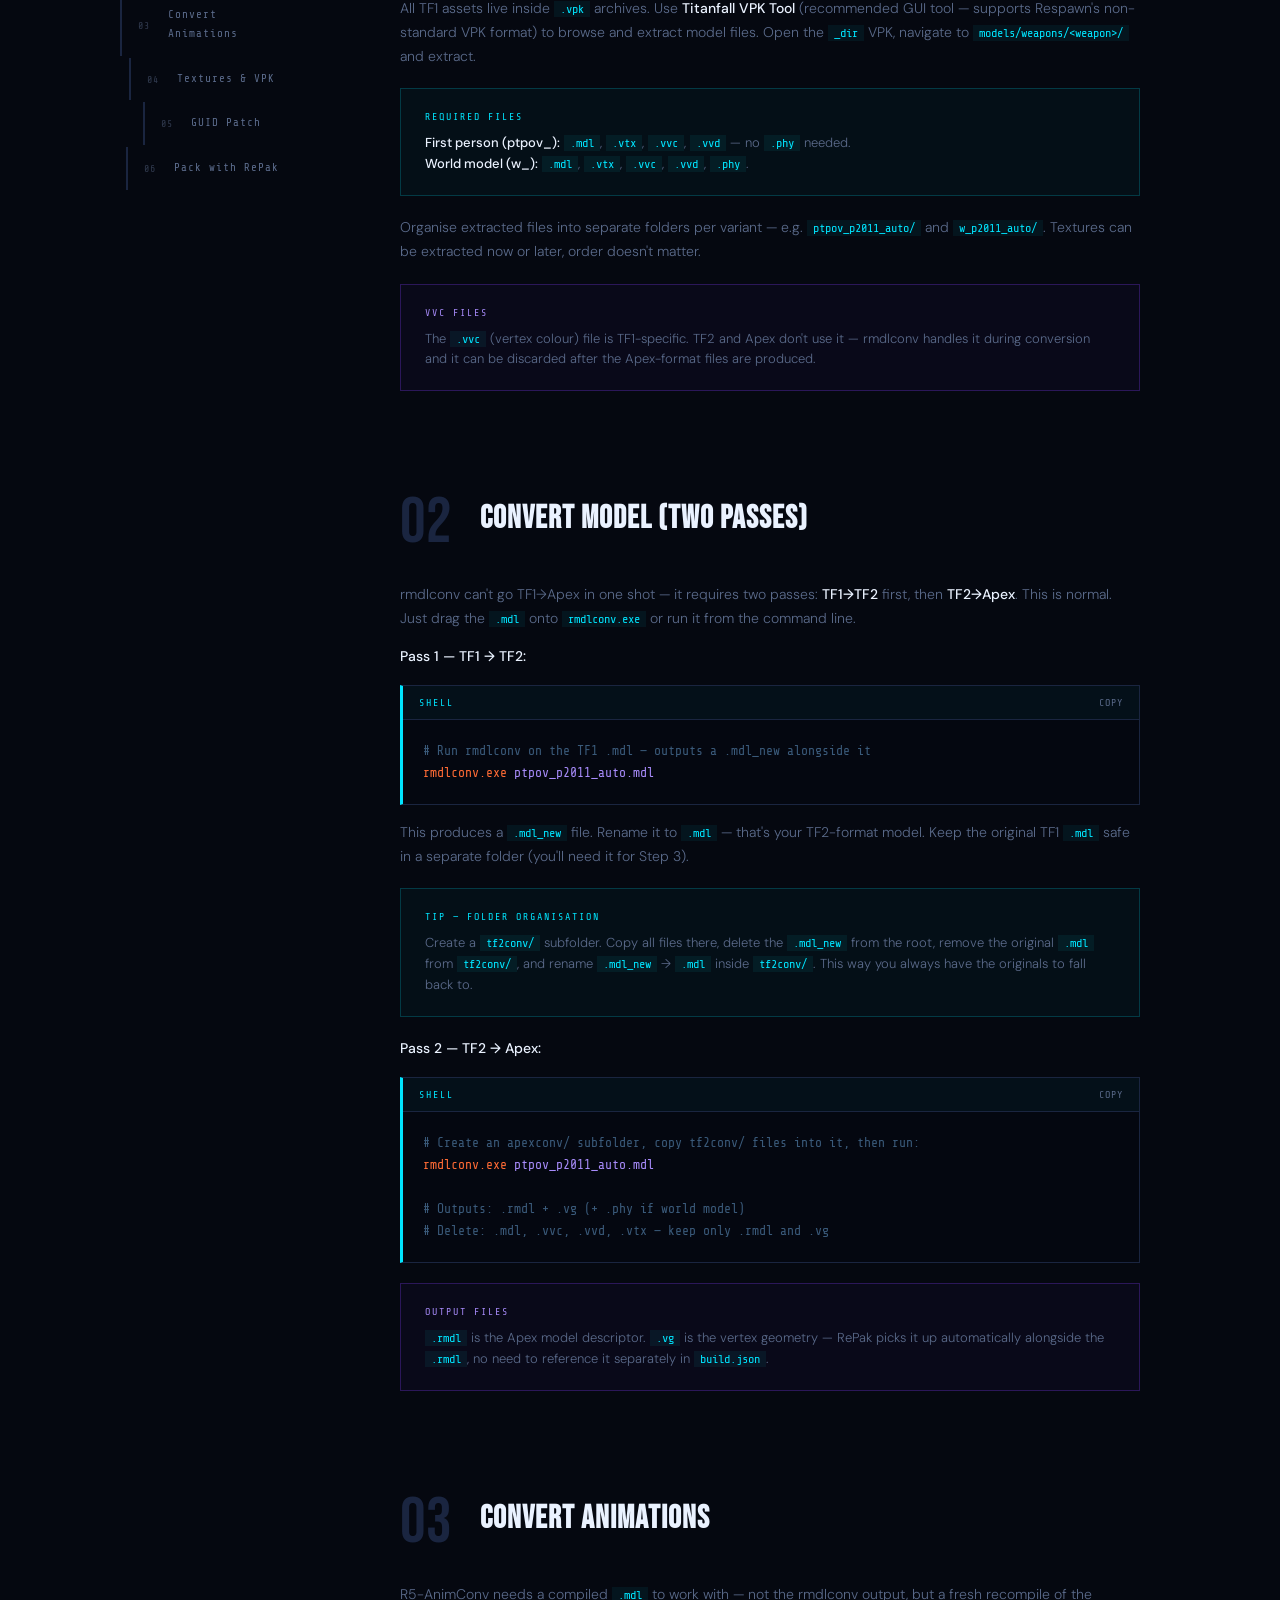
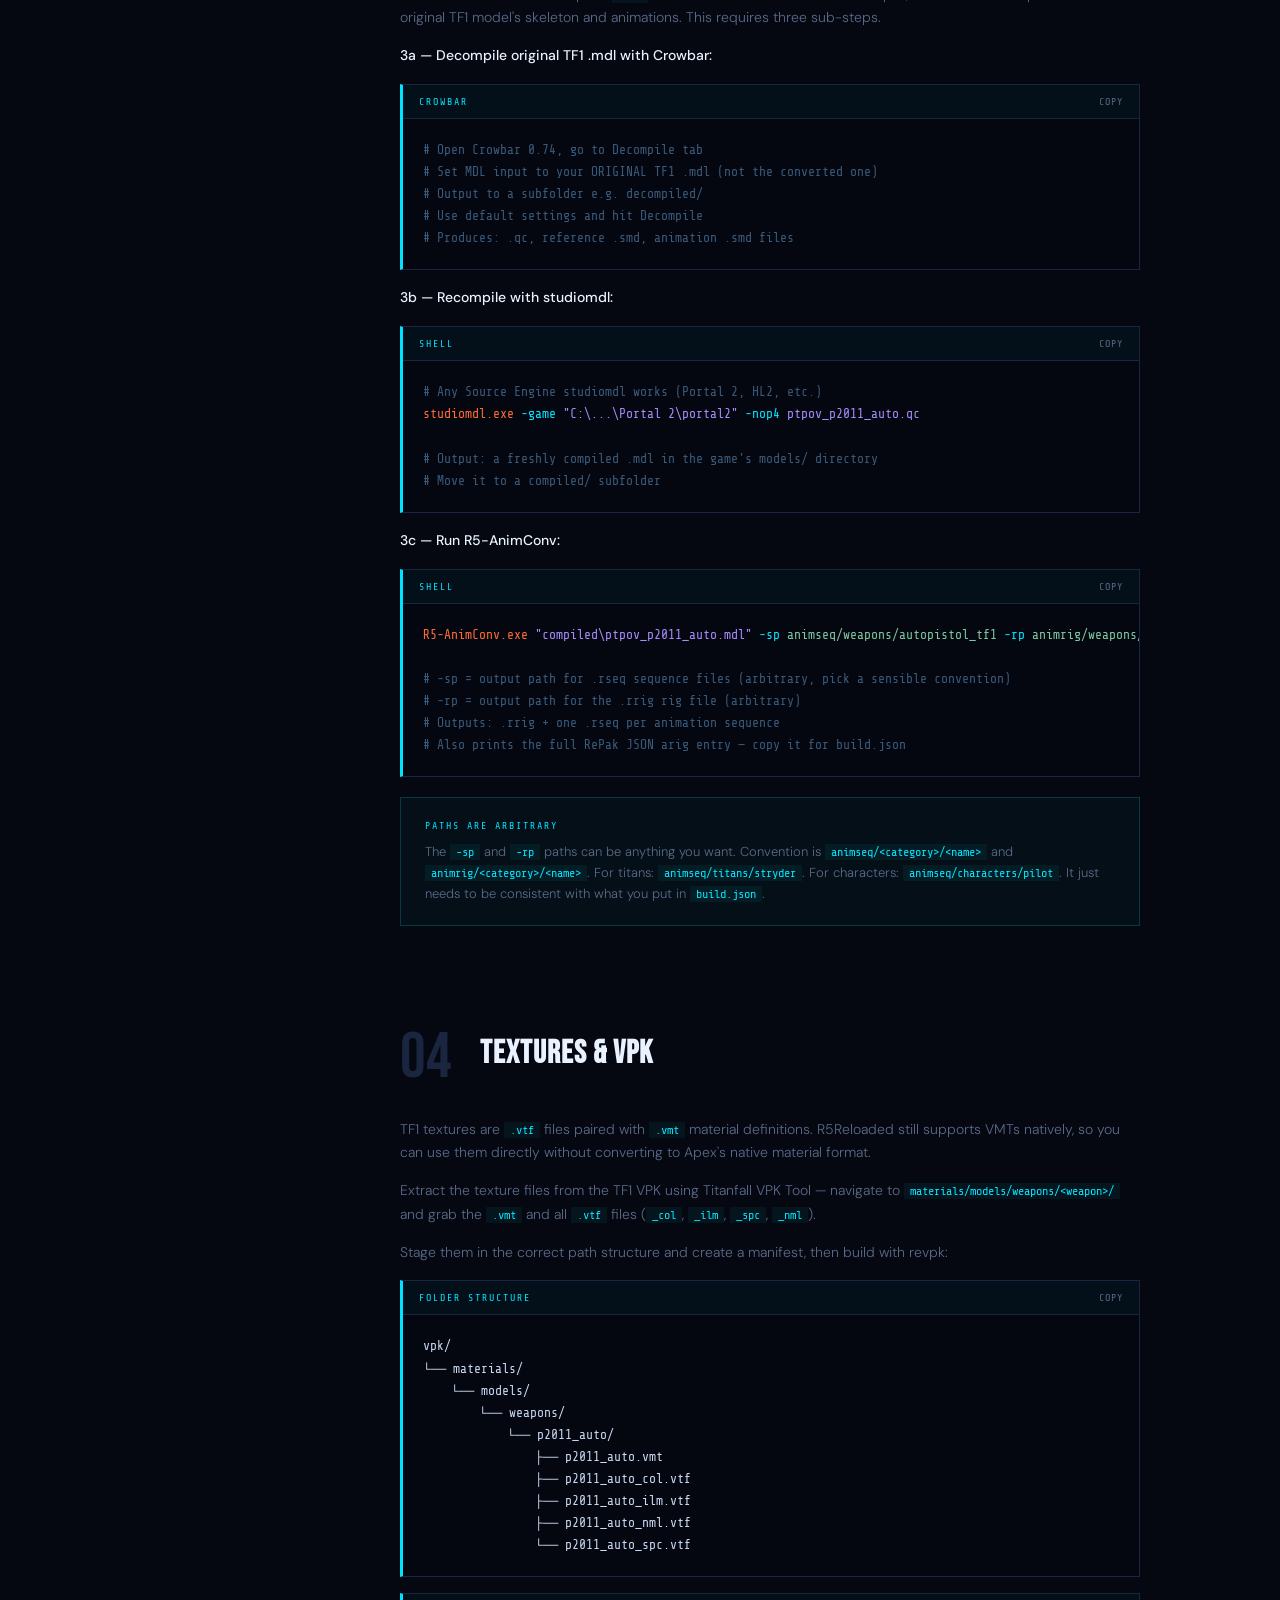
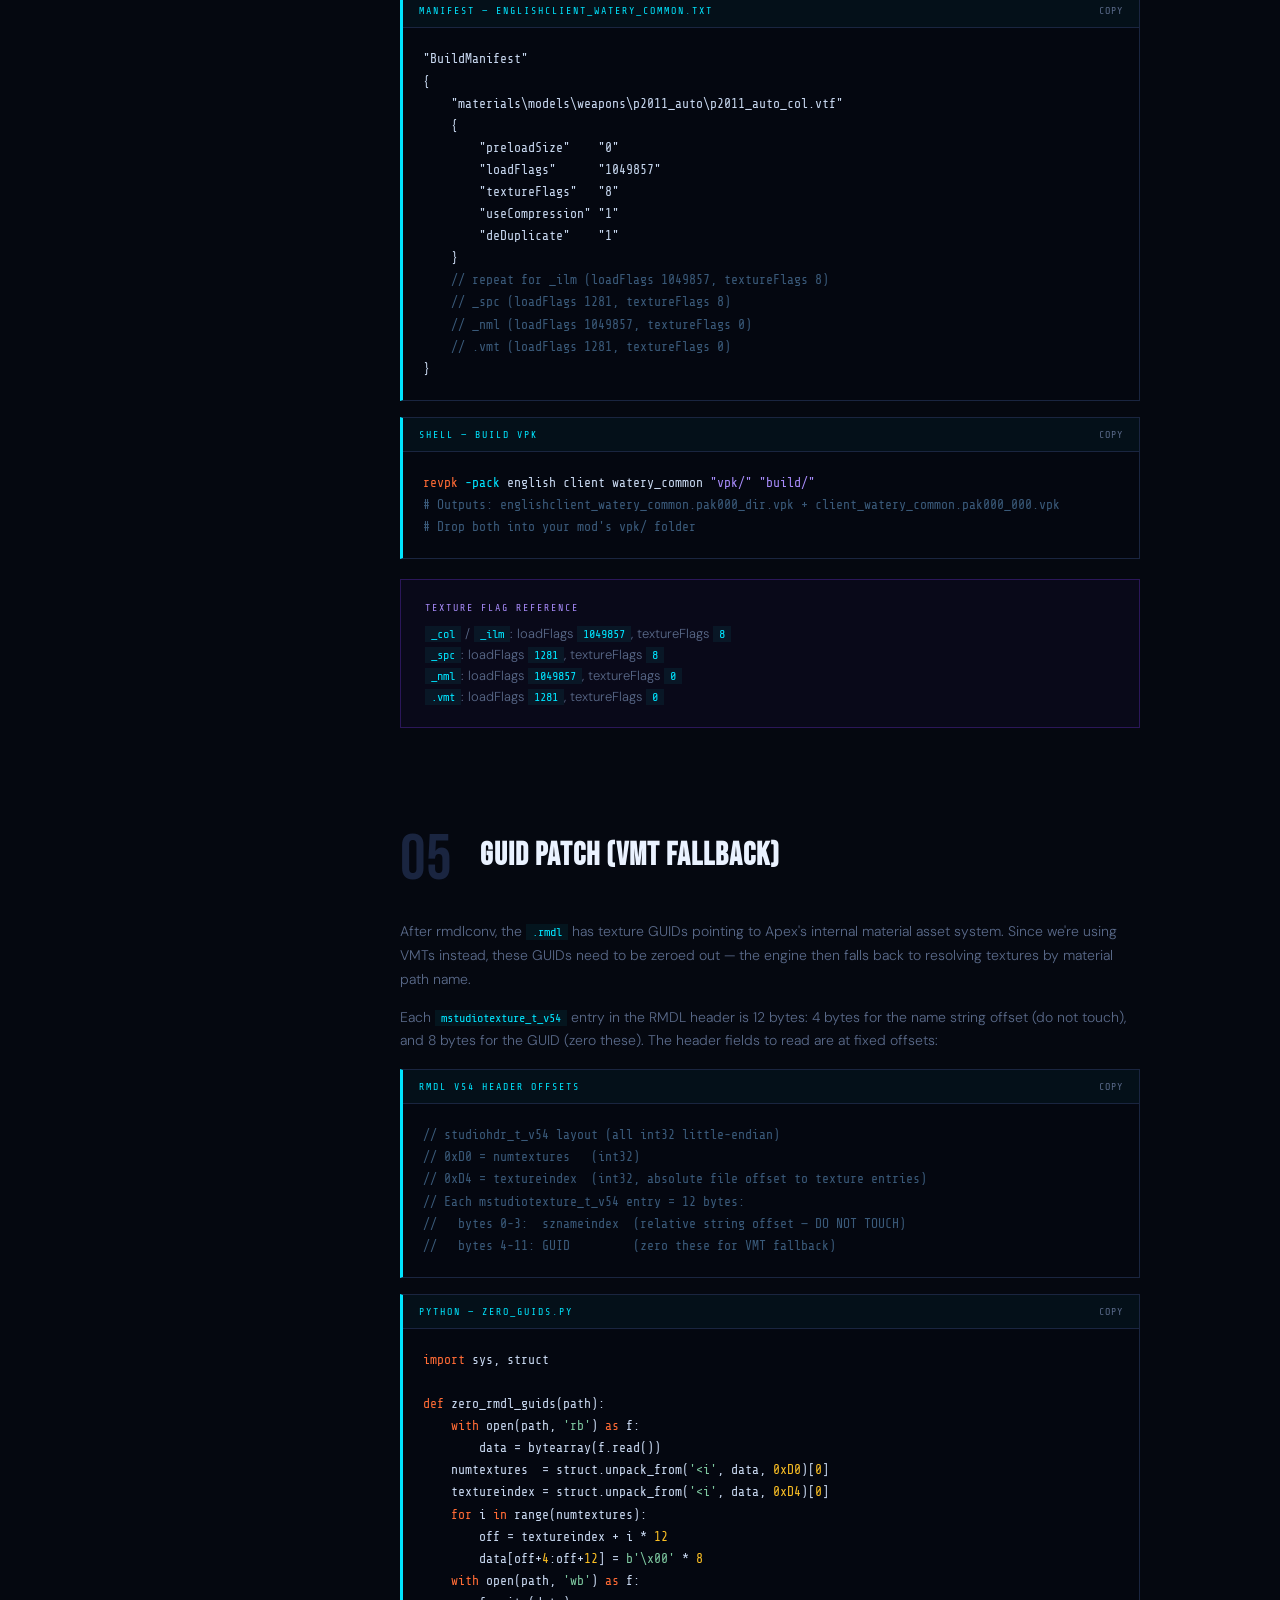
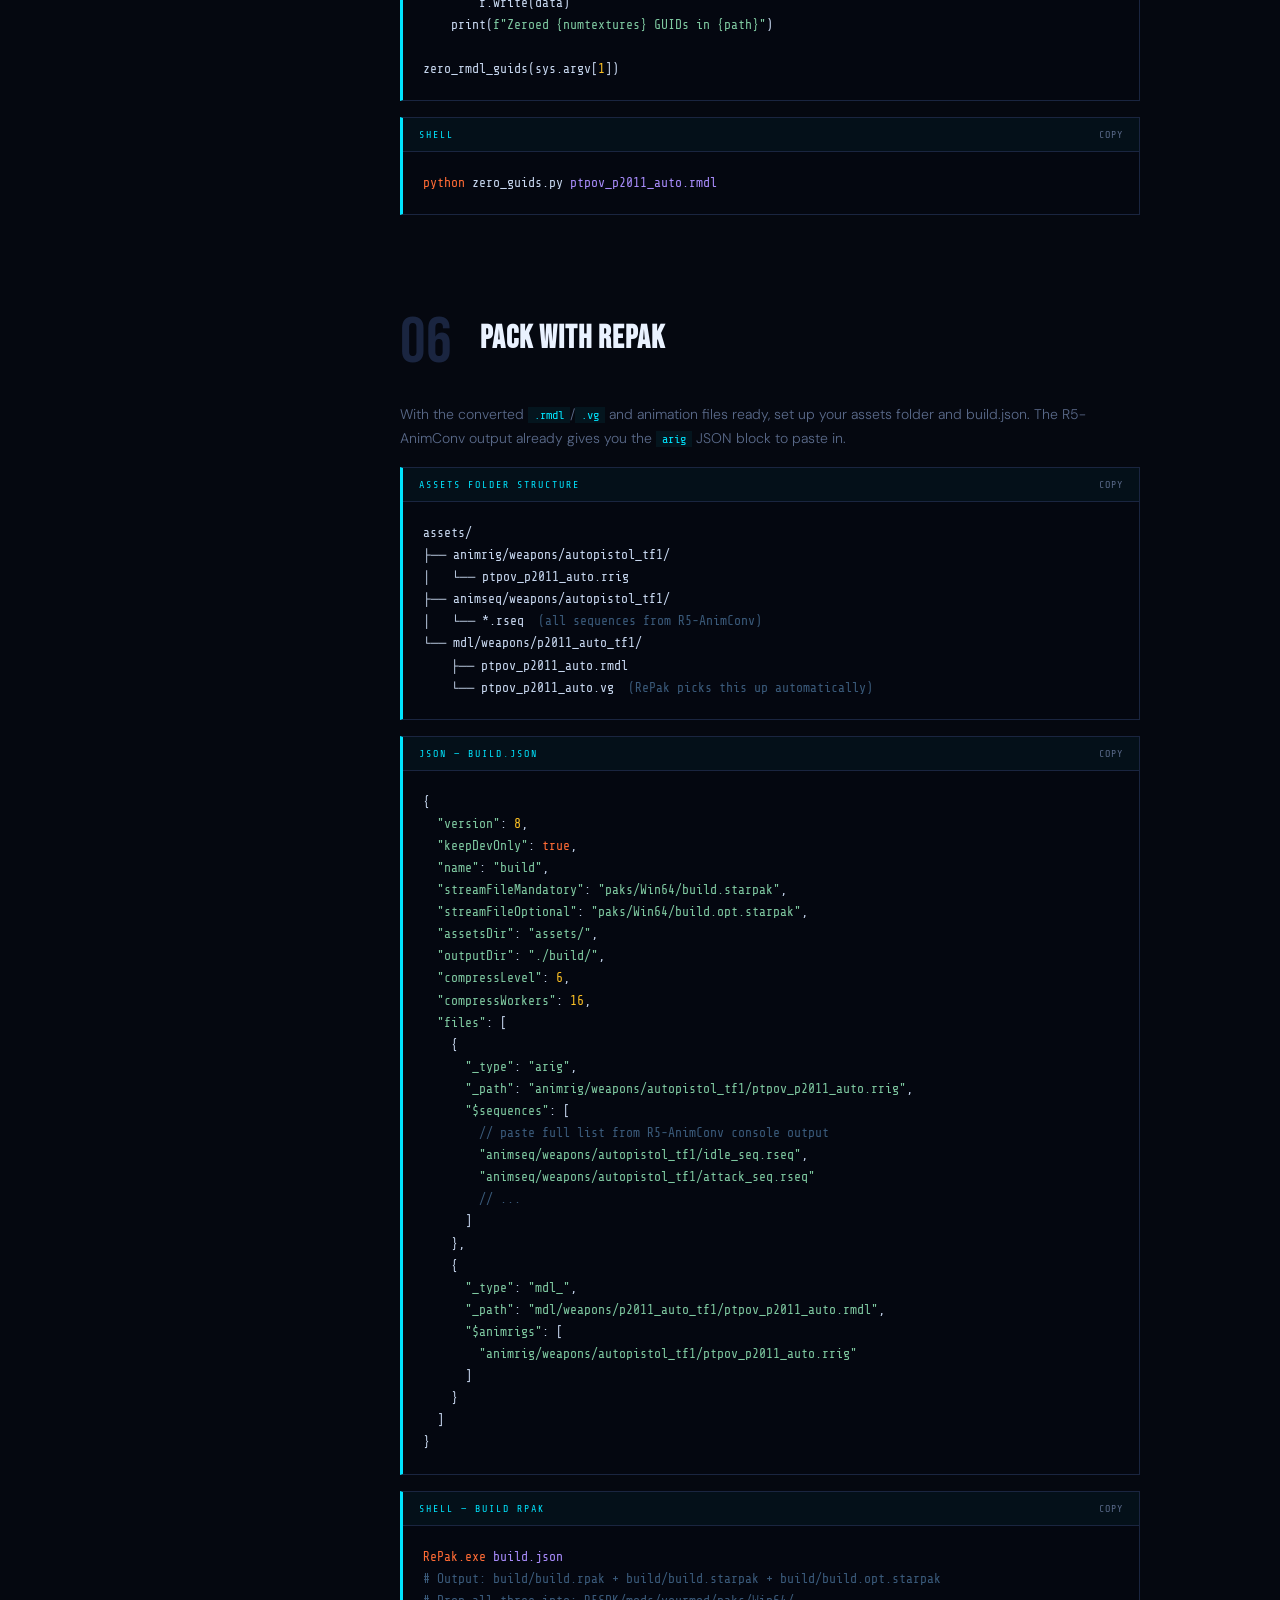
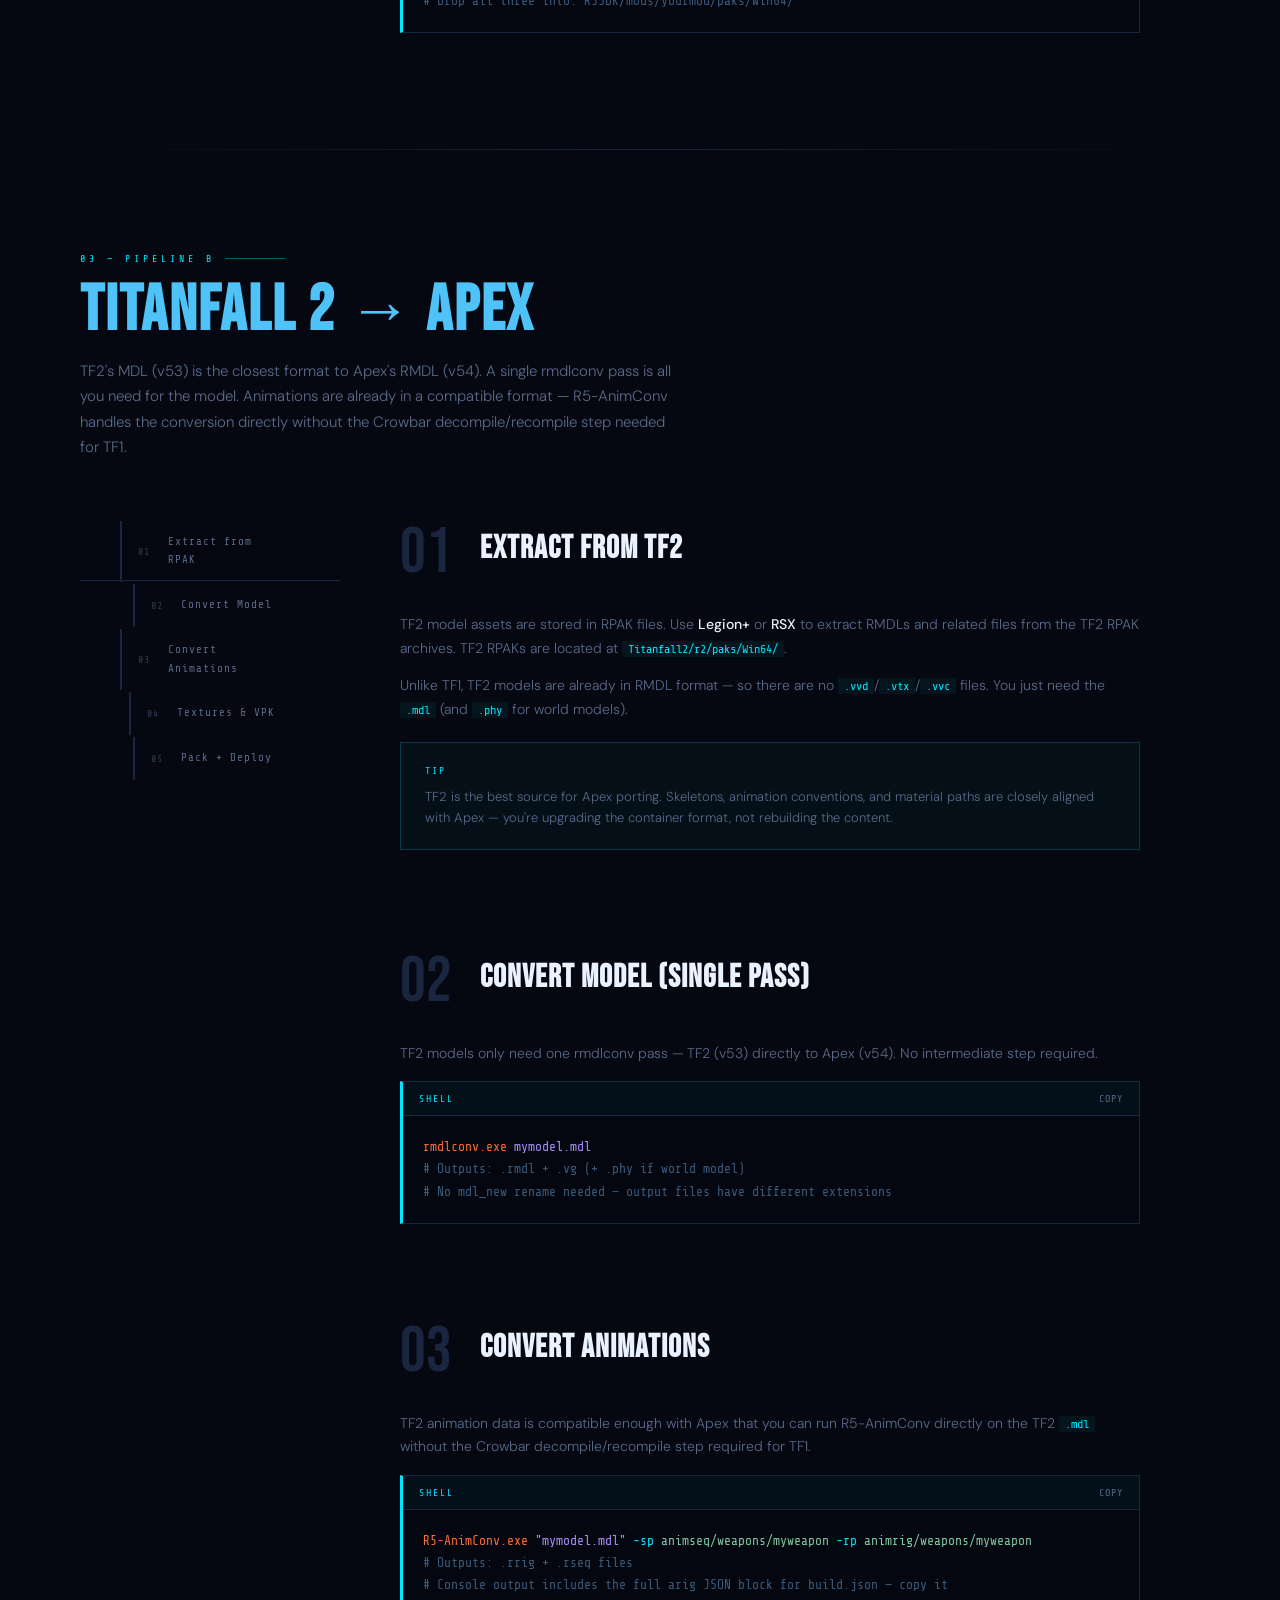
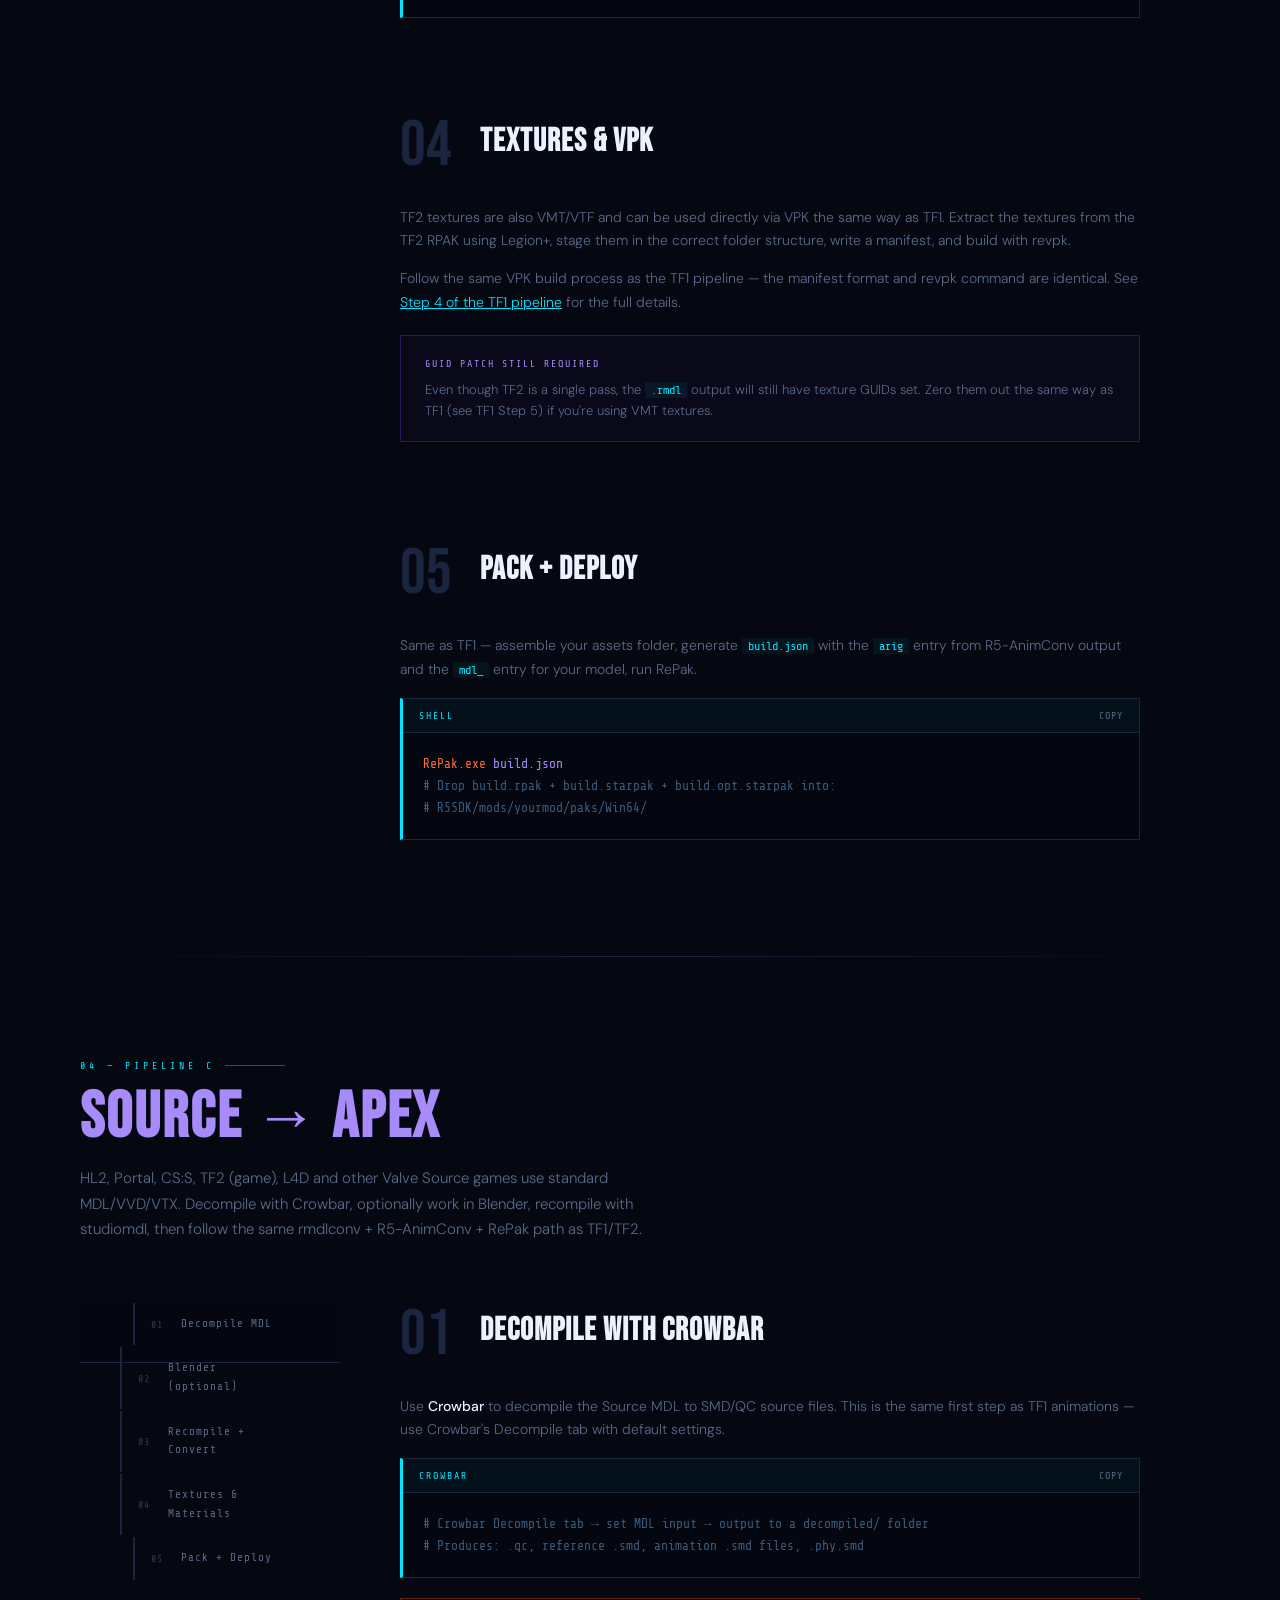
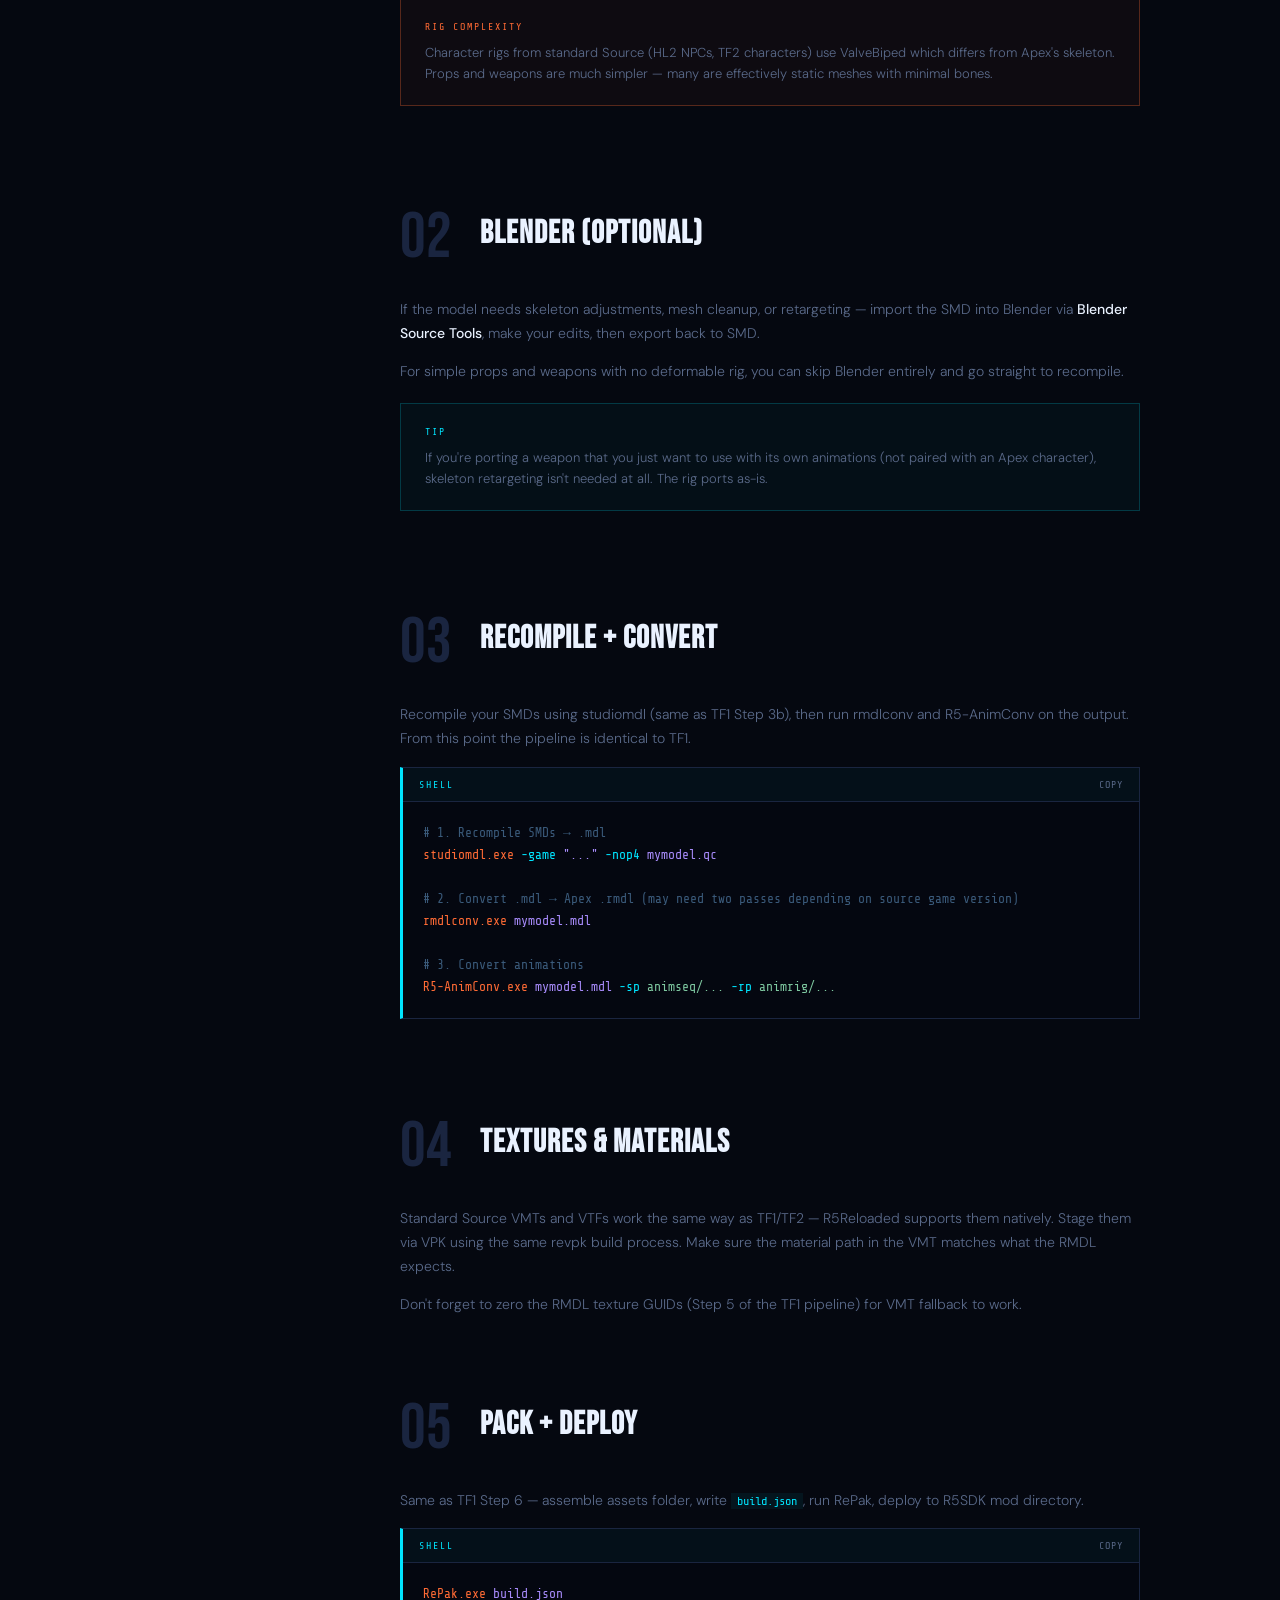
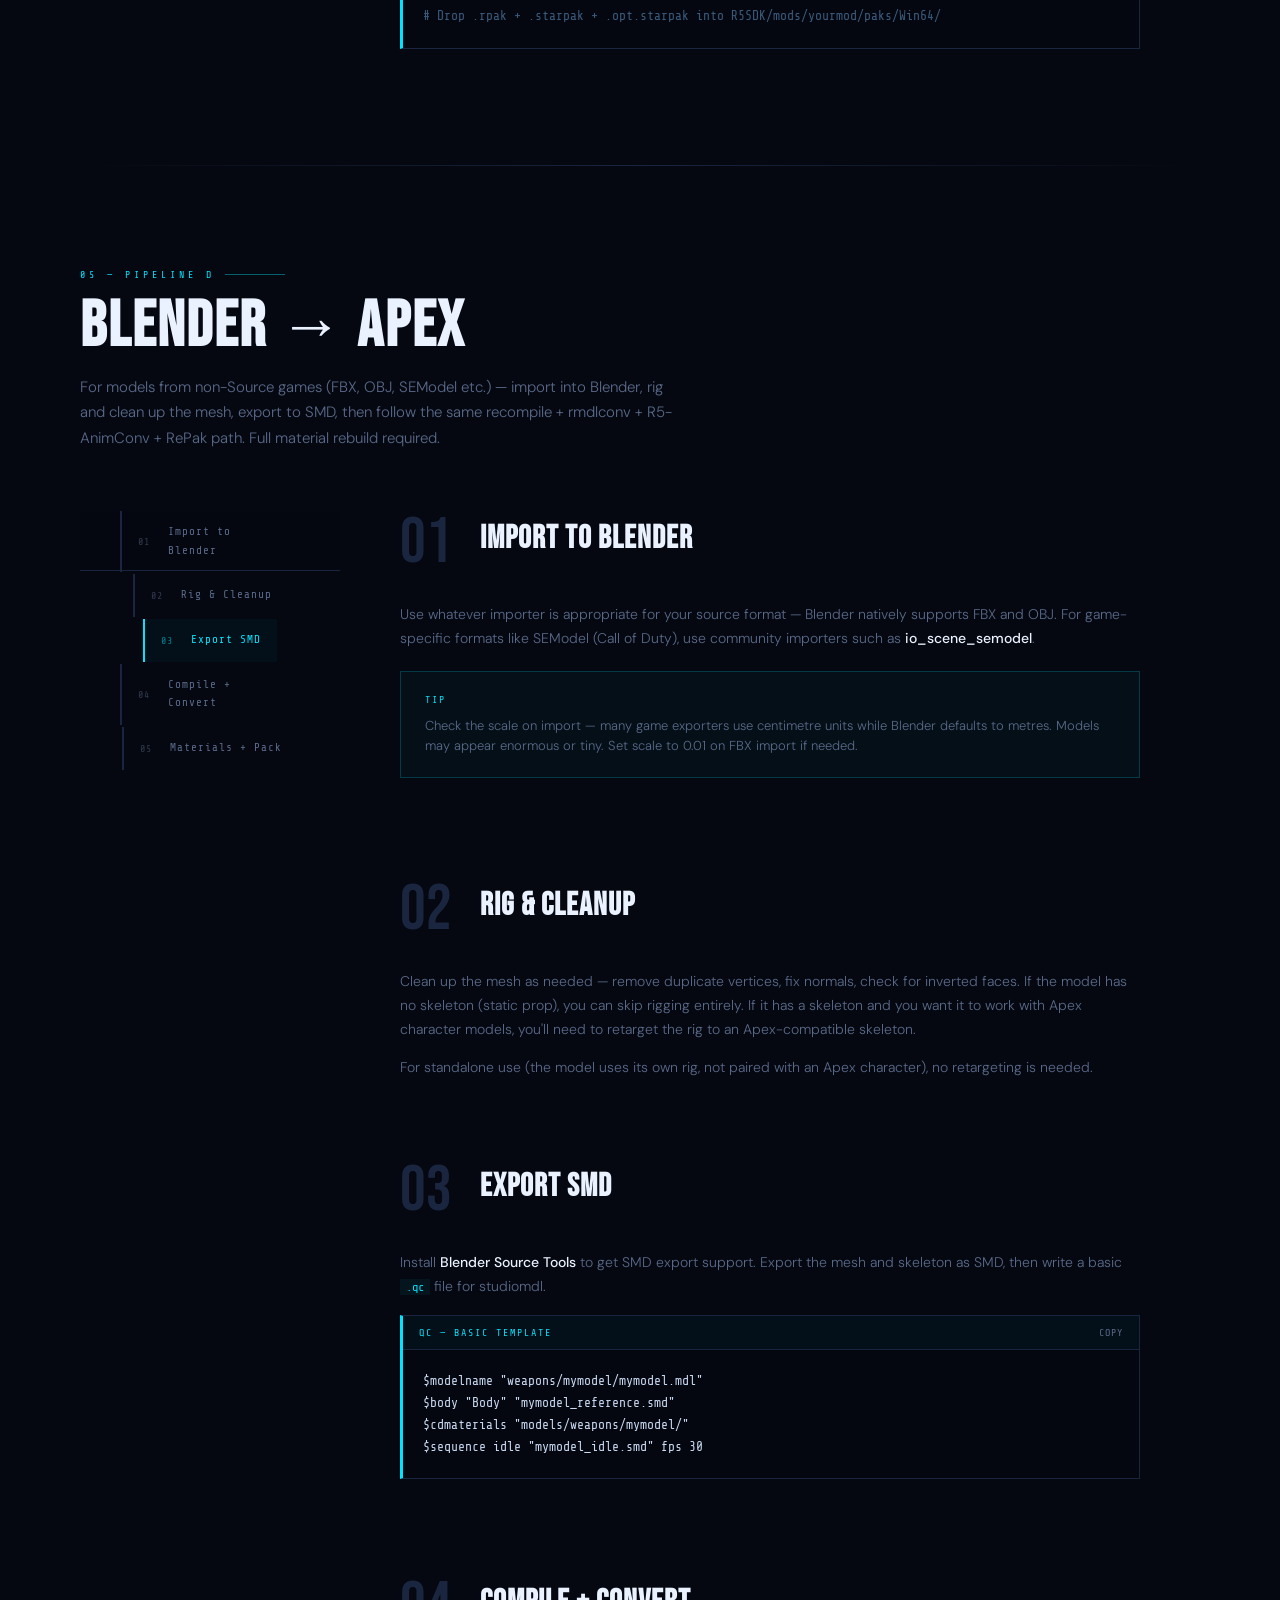
==== commit cab25cb3: "update titanfall 1 info" ====
--- a/docs/index.html
+++ b/docs/index.html
@@ -6,6 +6,7 @@
 <title>Asset Guide - R5V/R5R</title>
 <link rel="preconnect" href="https://fonts.googleapis.com">
 <link href="https://fonts.googleapis.com/css2?family=Share+Tech+Mono&family=Bebas+Neue&family=DM+Sans:wght@300;400;500&display=swap" rel="stylesheet">
+<link rel="icon" type="image/png" href="../images/icon.png">
 <style>
   :root {
     --bg: #050810;
@@ -45,10 +46,6 @@
   h1{font-family:'Bebas Neue',cursive;font-size:clamp(64px,9vw,130px);line-height:0.92;letter-spacing:3px;color:var(--text-bright);margin-bottom:16px;}
   h1 .accent{color:var(--accent);text-shadow:var(--glow-strong);}
   .hero-sub{font-size:17px;color:var(--text-dim);max-width:560px;margin-bottom:50px;font-weight:300;}
-  .hero-stats{display:flex;gap:50px;margin-bottom:50px;flex-wrap:wrap;}
-  .stat{display:flex;flex-direction:column;gap:4px;}
-  .stat-num{font-family:'Bebas Neue',cursive;font-size:36px;color:var(--accent);line-height:1;}
-  .stat-label{font-family:'Share Tech Mono',monospace;font-size:10px;letter-spacing:2px;color:var(--text-dim);text-transform:uppercase;}
   .hero-ctas{display:flex;gap:16px;flex-wrap:wrap;}
   .btn{font-family:'Share Tech Mono',monospace;font-size:12px;letter-spacing:2px;text-transform:uppercase;text-decoration:none;padding:14px 28px;transition:all 0.2s;cursor:pointer;border:none;display:inline-flex;align-items:center;gap:8px;}
   .btn-primary{background:var(--accent);color:#000;font-weight:600;}
@@ -143,7 +140,6 @@
     .nav-links{display:none;}
     .steps-container{grid-template-columns:1fr;}
     .steps-nav{display:none;}
-    .hero-stats{gap:24px;}
     .divider{margin:0 24px;}
   }
 </style>
@@ -169,9 +165,9 @@
 <header class="hero">
   <div class="hero-orb"></div>
   <div class="hero-orb2"></div>
-  <div class="hero-eyebrow">All things assests in R5Valkyire</div>
-  <h1>PORT MODELS<br>TO <span class="accent">R5Valkyire</span></h1>
-  <p class="hero-sub">Complete technical reference for converting models from Titanfall 1, Titanfall 2, and other Source Engine titles into R5Valkyire.</p>
+  <div class="hero-eyebrow">All things assets in R5Valkyrie</div>
+  <h1>PORT MODELS<br>TO <span class="accent">R5Valkyrie</span></h1>
+  <p class="hero-sub">Complete technical reference for converting models from Titanfall 1, Titanfall 2, and other Source Engine titles into R5Valkyrie.</p>
   <div class="hero-ctas">
     <a href="#tf1" class="btn btn-primary">Titanfall 1</a>
     <a href="#tf2" class="btn btn-primary">Titanfall 2</a>
@@ -193,9 +189,9 @@
       <div class="card-arrow">↓</div>
       <div class="card-dest">Target → Apex Legends</div>
       <div class="card-title">Titanfall 1 → APEX</div>
-      <div class="card-desc">Titanfall 1 uses the R1 model format (MDL/VVD/VTX/VVC) v52 — a modified Valve Source format.</div>
+      <div class="card-desc">TF1 uses a modified Source-style format (MDL/VVD/VTX/VVC). Requires two rmdlconv passes: TF1→TF2, then TF2→Apex. Animations need Crowbar decompile, studiomdl recompile, then R5-AnimConv. Textures delivered via VPK.</div>
       <div class="tag-list">
-        <span class="tag active">.mdl</span><span class="tag active">.vvd</span><span class="tag active">.vvc</span><span class="tag active">.vtx</span><span class="tag active">.phy</span><span class="tag">rmdlconv</span><span class="tag">RePak</span>
+        <span class="tag active">.mdl</span><span class="tag active">.vvd</span><span class="tag active">.vvc</span><span class="tag active">.vtx</span><span class="tag active">.phy</span><span class="tag">rmdlconv</span><span class="tag">R5-AnimConv</span><span class="tag">RePak</span><span class="tag">revpk</span>
       </div>
     </div>
     <div class="pipeline-card" style="--card-color:var(--tf2)">
@@ -204,9 +200,9 @@
       <div class="card-arrow">↓</div>
       <div class="card-dest">Target → Apex Legends</div>
       <div class="card-title">Titanfall 2 → APEX</div>
-      <div class="card-desc">Titanfall 2 uses R2 model format (MDL) v53 — a modified Valve Source format, this is more similar to Apexs RMDL v10 (Subversion v54).</div>
+      <div class="card-desc">TF2 uses MDL (v53), closest format relative to Apex's RMDL (v54). Single rmdlconv pass. Animations are already in RSEQ format — direct port with R5-AnimConv. Shorter pipeline than TF1.</div>
       <div class="tag-list">
-        <span class="tag active">.mdl</span><span class="tag active">.phy</span><span class="tag">rmdlconv</span><span class="tag">RePak</span>
+        <span class="tag active">.mdl</span><span class="tag active">.phy</span><span class="tag">rmdlconv</span><span class="tag">R5-AnimConv</span><span class="tag">RePak</span>
       </div>
     </div>
     <div class="pipeline-card" style="--card-color:var(--src)">
@@ -215,20 +211,20 @@
       <div class="card-arrow">↓</div>
       <div class="card-dest">Target → Apex Legends</div>
       <div class="card-title">SOURCE → APEX</div>
-      <div class="card-desc">HL2, Portal/Portal 2, CS:S, L4D, Team Fortress 2, etc. Standard MDL/VVD/VTX/PHY, Version depends on the game. Semi-Long pipeline — needs conversion, skeleton retargeting (Depending on the Game), and potential partial material rebuild.</div>
+      <div class="card-desc">HL2, Portal/Portal 2, CS:S, L4D, TF2 etc. Standard MDL/VVD/VTX. Decompile with Crowbar, import to Blender for skeleton work, recompile, then the same rmdlconv + R5-AnimConv + RePak path. Skeleton retargeting required for characters.</div>
       <div class="tag-list">
         <span class="tag active">.mdl</span><span class="tag">Crowbar</span><span class="tag">Blender</span><span class="tag">rmdlconv</span><span class="tag">RePak</span>
       </div>
     </div>
-        <div class="pipeline-card" style="--card-color:#2ecc71">
+    <div class="pipeline-card" style="--card-color:#2ecc71">
       <div class="card-source">Other Games</div>
-      <div style="font-family:'Bebas Neue';font-size:20px;color:var(--card-color);letter-spacing:2px">Other Games/Model Formats</div>
+      <div style="font-family:'Bebas Neue';font-size:20px;color:var(--card-color);letter-spacing:2px">Other Game Formats</div>
       <div class="card-arrow">↓</div>
       <div class="card-dest">Target → Blender → Apex Legends</div>
       <div class="card-title">BLENDER → APEX</div>
-      <div class="card-desc">Other Game Model format like FBX, OBJ etc. Longest pipeline — possible skeleton retargeting, and full material rebuild.</div>
+      <div class="card-desc">FBX, OBJ, SEModel and other formats. Import into Blender, optionally retarget skeleton, export SMD, compile with studiomdl, then rmdlconv + R5-AnimConv + RePak. Full material rebuild required.</div>
       <div class="tag-list">
-        <span class="tag active">.OBJ</span><span class="tag active">.FBX</span><span class="tag active">.SEMODEL</span><span class="tag">Crowbar</span><span class="tag">Blender</span><span class="tag">rmdlconv</span><span class="tag">RePak</span>
+        <span class="tag active">.OBJ</span><span class="tag active">.FBX</span><span class="tag active">.SEMODEL</span><span class="tag">Blender</span><span class="tag">rmdlconv</span><span class="tag">RePak</span>
       </div>
     </div>
   </div>
@@ -237,17 +233,18 @@
   <div style="overflow-x:auto;">
   <table class="format-table fade-in">
     <thead>
-      <tr><th>Feature</th><th>Titanfall 1</th><th>Titanfall 2</th><th>Source (Valve)</th><th>Blender</th><th>Apex Legends R5V/R5R (Target)</th></tr>
+      <tr><th>Feature</th><th>Titanfall 1</th><th>Titanfall 2</th><th>Source (Valve)</th><th>Blender</th><th>Apex R5V/R5R (Target)</th></tr>
     </thead>
     <tbody>
-      <tr><td>Model Format</td><td>MDL/VVD/VVC/VTX</td><td>MDL</td><td>MDL/VVD/VTX</td><td>SMD</td><td>RMDL</td></tr>
-      <tr><td>Skeleton System</td><td><span class="badge badge-ok">Direct Conversion</span></td><td><span class="badge badge-ok">Direct Conversion</span></td><td><span class="badge badge-bad">Requires Remap*</span></td><td><span class="badge badge-bad">Requires Remap*</span></td><td><span class="badge badge-target">TARGET</span></td></tr>
-      <tr><td>Physics (PHY)</td><td><span class="badge badge-warn">Needs Conversion</span></td><td><span class="badge badge-warn">Needs Conversion</span></td><td><span class="badge badge-warn">Needs Conversion</span></td><td><span class="badge badge-bad">NO PATH</span></td><td><span class="badge badge-target">TARGET</span></td></tr>
-      <tr><td>Material Paths</td><td><span class="badge badge-ok">Direct Conversion</span></td><td><span class="badge badge-ok">Direct Conversion</span></td><td><span class="badge badge-bad">Partial Rebuild</span></td><td><span class="badge badge-warn">Slight Tweak</span></td><td><span class="badge badge-target">TARGET</span></td></tr>
-      <tr><td>Animations (RSEQ)</td><td><span class="badge badge-bad">VCD → RSEQ</span></td><td><span class="badge badge-ok">Direct Port</span></td><td><span class="badge badge-bad">Needs Conversion</span></td><td><span class="badge badge-bad">Needs Conversion</span></td><td><span class="badge badge-target">TARGET</span></td></tr>
+      <tr><td>Model Format</td><td>MDL/VVD/VVC/VTX (v52)</td><td>MDL (v53)</td><td>MDL/VVD/VTX</td><td>SMD → MDL</td><td>RMDL (v54)</td></tr>
+      <tr><td>Conversion Passes</td><td><span class="badge badge-warn">2 passes (TF1→TF2→Apex)</span></td><td><span class="badge badge-ok">1 pass (TF2→Apex)</span></td><td><span class="badge badge-warn">Decompile + recompile</span></td><td><span class="badge badge-bad">Full rebuild</span></td><td><span class="badge badge-target">TARGET</span></td></tr>
+      <tr><td>Physics (PHY)</td><td><span class="badge badge-warn">World models only</span></td><td><span class="badge badge-warn">World models only</span></td><td><span class="badge badge-warn">World models only</span></td><td><span class="badge badge-bad">No direct path</span></td><td><span class="badge badge-target">TARGET</span></td></tr>
+      <tr><td>Textures</td><td><span class="badge badge-ok">VMT/VTF via VPK</span></td><td><span class="badge badge-ok">VMT/VTF via VPK</span></td><td><span class="badge badge-ok">VMT/VTF via VPK</span></td><td><span class="badge badge-warn">Manual rebuild</span></td><td><span class="badge badge-target">TARGET</span></td></tr>
+      <tr><td>Animations</td><td><span class="badge badge-warn">Crowbar + R5-AnimConv</span></td><td><span class="badge badge-ok">R5-AnimConv direct</span></td><td><span class="badge badge-bad">Full conversion needed</span></td><td><span class="badge badge-bad">Full conversion needed</span></td><td><span class="badge badge-target">TARGET</span></td></tr>
     </tbody>
   </table>
-  <div class="info-box tip"><span class="info-label">Note</span>Anything with * next to do it means it really depends on what you want to do with the model, if its a weapon from GMOD and you want it to be used with Apex Legends Character Models, then it will require remapping of the skeleton, if you're going to use a GMOD gun with a GMOD character model, then you can save time and not remap it however it wont work with apex models but will work and look fine with the GMOD Model</div>
+  </div>
+  <div class="info-box tip"><span class="info-label">Note</span>Skeleton retargeting is only required if you want your ported model to work with existing Apex character skeletons. For a standalone port (e.g. a TF1 weapon using its own rig), no retargeting is needed — the skeleton converts directly.</div>
 </section>
 
 <div class="divider"></div>
@@ -256,14 +253,14 @@
 <section id="tf1">
   <div class="section-label">02 — Pipeline A</div>
   <h2 style="color:var(--tf1)">Titanfall 1 → APEX</h2>
-  <p class="section-intro">Titanfall 1 ships with source-style MDL/VVD/VTX files, these have the same extenstion as regular source but they have been modified by respawn. rmdlconv handles the heavy lifting in getting the models in the correct format and ready to use.</p>
+  <p class="section-intro">TF1 ships with a modified Source-style format (MDL/VVD/VTX/VVC). rmdlconv handles the conversion in two passes. Animations need to be decompiled, recompiled, then converted with R5-AnimConv. Textures are delivered via VPK.</p>
   <div class="steps-container">
     <nav class="steps-nav">
-      <a href="#tf1-s1" class="step-nav-item active"><span class="step-num">01</span>Extracting Assets</a>
+      <a href="#tf1-s1" class="step-nav-item active"><span class="step-num">01</span>Extract Assets</a>
       <a href="#tf1-s2" class="step-nav-item"><span class="step-num">02</span>Convert Model</a>
       <a href="#tf1-s3" class="step-nav-item"><span class="step-num">03</span>Convert Animations</a>
-      <a href="#tf1-s4" class="step-nav-item"><span class="step-num">04</span>Material Paths</a>
-      <a href="#tf1-s5" class="step-nav-item"><span class="step-num">05</span>PHY Physics (Optinal)</a>
+      <a href="#tf1-s4" class="step-nav-item"><span class="step-num">04</span>Textures &amp; VPK</a>
+      <a href="#tf1-s5" class="step-nav-item"><span class="step-num">05</span>GUID Patch</a>
       <a href="#tf1-s6" class="step-nav-item"><span class="step-num">06</span>Pack with RePak</a>
     </nav>
     <div class="steps-content">
@@ -271,121 +268,229 @@
       <div class="step-block fade-in" id="tf1-s1">
         <div class="step-block-header"><div class="step-index">01</div><h3>EXTRACT ASSETS FROM TF1</h3></div>
         <div class="prose">
-          <p>All TF1 assets live inside <code>.vpk</code> archives, generally within the common vpk. Use <strong>ReVPK.exe</strong> (located within the <strong>bin</strong> folder of the game installation), <strong>Titanfall VPK Tool</strong> or  <strong>ReVPKEdit</strong>  to extract your desired assets from the Titanfall install to extract model bundles.</p>
-          <div class="code-block">
-            <div class="code-header"><span class="code-lang">Shell</span><button class="code-copy" onclick="copyCode(this)">COPY</button></div>
-            <pre><span class="c-comment"># Using ReVPK, this dumps the entire vpk.</span>
-<span class="c-keyword">revpk.exe</span> <span class="c-flag">-unpack</span> <span class="c-path">englishclient_mp_common.bsp.pak000_dir.vpk</span> <span class="c-path">./extracted/</span></div>
-          <div class="info-box tip"><span class="info-label">Note</span>Both ReVPKEdit and the Titanfall VPK Tool are GUI tool which allows you to extract specific assets from the VPKs.</div>
-          <p>You need all four sibling files: <code>.mdl</code> (header + bones + surfaces), <code>.vvd</code> (vertex data), <code>.vtx</code> (mesh strips + LODs), and optionally <code>.phy</code> for collision. rmdlconv currently has issues with Titanfall 1 and Titanfall 2 <code>.phy</code> conversion, I have resolved this but it has not released it yet due to other issues.</p>
+          <p>All TF1 assets live inside <code>.vpk</code> archives. Use <strong>Titanfall VPK Tool</strong> (recommended GUI tool — supports Respawn's non-standard VPK format) to browse and extract model files. Open the <code>_dir</code> VPK, navigate to <code>models/weapons/&lt;weapon&gt;/</code> and extract.</p>
+          <div class="info-box tip"><span class="info-label">Required Files</span>
+            <strong>First person (ptpov_):</strong> <code>.mdl</code>, <code>.vtx</code>, <code>.vvc</code>, <code>.vvd</code> — no <code>.phy</code> needed.<br>
+            <strong>World model (w_):</strong> <code>.mdl</code>, <code>.vtx</code>, <code>.vvc</code>, <code>.vvd</code>, <code>.phy</code>.
+          </div>
+          <p>Organise extracted files into separate folders per variant — e.g. <code>ptpov_p2011_auto/</code> and <code>w_p2011_auto/</code>. Textures can be extracted now or later, order doesn't matter.</p>
+          <div class="info-box note"><span class="info-label">VVC files</span>The <code>.vvc</code> (vertex colour) file is TF1-specific. TF2 and Apex don't use it — rmdlconv handles it during conversion and it can be discarded after the Apex-format files are produced.</div>
         </div>
       </div>
 
       <div class="step-block fade-in" id="tf1-s2">
-        <div class="step-block-header"><div class="step-index">02</div><h3>CONVERT MODEL</h3></div>
-        <div class="prose">
-          <p>TF1 MDLs carry a <strong>studiohdr version field</strong> — Titanfall 1 <code>.mdl</code> report version <code>v53</code>, whereas Apex Legends expects <code>v54</code> with an extended header, which is the rmdl v10 header. To convert the model, run the command below, replacing <code>mymodel.mdl</code> with the model that you're trying to convert.</p>
-          <div class="code-block">
-            <div class="code-header"><span class="code-lang">BATCH</span><button class="code-copy" onclick="copyCode(this)">COPY</button></div>
-            <pre><span class="c-keyword">rmdlconv.exe</span> mymodel.mdl </div>
-          <div style="overflow-x:auto;">
-          </div>
+        <div class="step-block-header"><div class="step-index">02</div><h3>CONVERT MODEL (TWO PASSES)</h3></div>
+        <div class="prose">
+          <p>rmdlconv can't go TF1→Apex in one shot — it requires two passes: <strong>TF1→TF2</strong> first, then <strong>TF2→Apex</strong>. This is normal. Just drag the <code>.mdl</code> onto <code>rmdlconv.exe</code> or run it from the command line.</p>
+
+          <p><strong>Pass 1 — TF1 → TF2:</strong></p>
+          <div class="code-block">
+            <div class="code-header"><span class="code-lang">Shell</span><button class="code-copy" onclick="copyCode(this)">COPY</button></div>
+            <pre><span class="c-comment"># Run rmdlconv on the TF1 .mdl — outputs a .mdl_new alongside it</span>
+<span class="c-keyword">rmdlconv.exe</span> <span class="c-path">ptpov_p2011_auto.mdl</span></pre>
+          </div>
+          <p>This produces a <code>.mdl_new</code> file. Rename it to <code>.mdl</code> — that's your TF2-format model. Keep the original TF1 <code>.mdl</code> safe in a separate folder (you'll need it for Step 3).</p>
+
+          <div class="info-box tip"><span class="info-label">Tip — folder organisation</span>Create a <code>tf2conv/</code> subfolder. Copy all files there, delete the <code>.mdl_new</code> from the root, remove the original <code>.mdl</code> from <code>tf2conv/</code>, and rename <code>.mdl_new</code> → <code>.mdl</code> inside <code>tf2conv/</code>. This way you always have the originals to fall back to.</div>
+
+          <p><strong>Pass 2 — TF2 → Apex:</strong></p>
+          <div class="code-block">
+            <div class="code-header"><span class="code-lang">Shell</span><button class="code-copy" onclick="copyCode(this)">COPY</button></div>
+            <pre><span class="c-comment"># Create an apexconv/ subfolder, copy tf2conv/ files into it, then run:</span>
+<span class="c-keyword">rmdlconv.exe</span> <span class="c-path">ptpov_p2011_auto.mdl</span>
+
+<span class="c-comment"># Outputs: .rmdl + .vg (+ .phy if world model)</span>
+<span class="c-comment"># Delete: .mdl, .vvc, .vvd, .vtx — keep only .rmdl and .vg</span></pre>
+          </div>
+          <div class="info-box note"><span class="info-label">Output files</span><code>.rmdl</code> is the Apex model descriptor. <code>.vg</code> is the vertex geometry — RePak picks it up automatically alongside the <code>.rmdl</code>, no need to reference it separately in <code>build.json</code>.</div>
         </div>
       </div>
 
       <div class="step-block fade-in" id="tf1-s3">
-        <div class="step-block-header"><div class="step-index">03</div><h3>Convert Animations</h3></div>
-        <div class="prose">
-          <p><strong>rmdlconv</strong> reads r1 MDL/VVD/VTX and emits r5-compatible RMDL. Use the latest build — PHY and VVD size field fixes are critical for crash-free loading.</p>
-          <div class="code-block">
-            <div class="code-header"><span class="code-lang">Shell — basic conversion</span><button class="code-copy" onclick="copyCode(this)">COPY</button></div>
-            <pre><span class="c-comment"># Convert a single TF1 model to Apex r5 RMDL</span>
-<span class="c-keyword">rmdlconv</span> <span class="c-flag">-i</span> <span class="c-path">./extracted/tf1/models/weapons/r101.mdl</span> \
-          <span class="c-flag">-o</span> <span class="c-path">./output/r5/models/weapons/r101.rmdl</span> \
-          <span class="c-flag">--from</span> r1 <span class="c-flag">--to</span> r5
-
-<span class="c-comment"># Batch convert entire directory</span>
-<span class="c-keyword">rmdlconv</span> <span class="c-flag">--batch</span> <span class="c-path">./extracted/tf1/models/</span> \
-          <span class="c-flag">-o</span>     <span class="c-path">./output/r5/models/</span> \
-          <span class="c-flag">--from</span> r1 <span class="c-flag">--to</span> r5 <span class="c-flag">--verbose</span></pre>
-          </div>
-          <div class="code-block">
-            <div class="code-header"><span class="code-lang">JSON — bone remap</span><button class="code-copy" onclick="copyCode(this)">COPY</button></div>
-            <pre">{
-  <span class="c-string">"ValveBiped.Bip01_Spine"</span>:      <span class="c-string">"spine_0"</span>,
-  <span class="c-string">"ValveBiped.Bip01_Spine1"</span>:     <span class="c-string">"spine_1"</span>,
-  <span class="c-string">"ValveBiped.Bip01_L_Clavicle"</span>: <span class="c-string">"clavicle_L"</span>,
-  <span class="c-string">"ValveBiped.Bip01_R_Clavicle"</span>: <span class="c-string">"clavicle_R"</span>
+        <div class="step-block-header"><div class="step-index">03</div><h3>CONVERT ANIMATIONS</h3></div>
+        <div class="prose">
+          <p>R5-AnimConv needs a compiled <code>.mdl</code> to work with — not the rmdlconv output, but a fresh recompile of the original TF1 model's skeleton and animations. This requires three sub-steps.</p>
+
+          <p><strong>3a — Decompile original TF1 .mdl with Crowbar:</strong></p>
+          <div class="code-block">
+            <div class="code-header"><span class="code-lang">Crowbar</span><button class="code-copy" onclick="copyCode(this)">COPY</button></div>
+            <pre><span class="c-comment"># Open Crowbar 0.74, go to Decompile tab</span>
+<span class="c-comment"># Set MDL input to your ORIGINAL TF1 .mdl (not the converted one)</span>
+<span class="c-comment"># Output to a subfolder e.g. decompiled/</span>
+<span class="c-comment"># Use default settings and hit Decompile</span>
+<span class="c-comment"># Produces: .qc, reference .smd, animation .smd files</span></pre>
+          </div>
+
+          <p><strong>3b — Recompile with studiomdl:</strong></p>
+          <div class="code-block">
+            <div class="code-header"><span class="code-lang">Shell</span><button class="code-copy" onclick="copyCode(this)">COPY</button></div>
+            <pre><span class="c-comment"># Any Source Engine studiomdl works (Portal 2, HL2, etc.)</span>
+<span class="c-keyword">studiomdl.exe</span> <span class="c-flag">-game</span> <span class="c-path">"C:\...\Portal 2\portal2"</span> <span class="c-flag">-nop4</span> <span class="c-path">ptpov_p2011_auto.qc</span>
+
+<span class="c-comment"># Output: a freshly compiled .mdl in the game's models/ directory</span>
+<span class="c-comment"># Move it to a compiled/ subfolder</span></pre>
+          </div>
+
+          <p><strong>3c — Run R5-AnimConv:</strong></p>
+          <div class="code-block">
+            <div class="code-header"><span class="code-lang">Shell</span><button class="code-copy" onclick="copyCode(this)">COPY</button></div>
+            <pre><span class="c-keyword">R5-AnimConv.exe</span> <span class="c-path">"compiled\ptpov_p2011_auto.mdl"</span> <span class="c-flag">-sp</span> <span class="c-string">animseq/weapons/autopistol_tf1</span> <span class="c-flag">-rp</span> <span class="c-string">animrig/weapons/autopistol_tf1</span>
+
+<span class="c-comment"># -sp = output path for .rseq sequence files (arbitrary, pick a sensible convention)</span>
+<span class="c-comment"># -rp = output path for the .rrig rig file (arbitrary)</span>
+<span class="c-comment"># Outputs: .rrig + one .rseq per animation sequence</span>
+<span class="c-comment"># Also prints the full RePak JSON arig entry — copy it for build.json</span></pre>
+          </div>
+          <div class="info-box tip"><span class="info-label">Paths are arbitrary</span>The <code>-sp</code> and <code>-rp</code> paths can be anything you want. Convention is <code>animseq/&lt;category&gt;/&lt;name&gt;</code> and <code>animrig/&lt;category&gt;/&lt;name&gt;</code>. For titans: <code>animseq/titans/stryder</code>. For characters: <code>animseq/characters/pilot</code>. It just needs to be consistent with what you put in <code>build.json</code>.</div>
+        </div>
+      </div>
+
+      <div class="step-block fade-in" id="tf1-s4">
+        <div class="step-block-header"><div class="step-index">04</div><h3>TEXTURES &amp; VPK</h3></div>
+        <div class="prose">
+          <p>TF1 textures are <code>.vtf</code> files paired with <code>.vmt</code> material definitions. R5Reloaded still supports VMTs natively, so you can use them directly without converting to Apex's native material format.</p>
+
+          <p>Extract the texture files from the TF1 VPK using Titanfall VPK Tool — navigate to <code>materials/models/weapons/&lt;weapon&gt;/</code> and grab the <code>.vmt</code> and all <code>.vtf</code> files (<code>_col</code>, <code>_ilm</code>, <code>_spc</code>, <code>_nml</code>).</p>
+
+          <p>Stage them in the correct path structure and create a manifest, then build with revpk:</p>
+          <div class="code-block">
+            <div class="code-header"><span class="code-lang">Folder structure</span><button class="code-copy" onclick="copyCode(this)">COPY</button></div>
+            <pre>vpk/
+└── materials/
+    └── models/
+        └── weapons/
+            └── p2011_auto/
+                ├── p2011_auto.vmt
+                ├── p2011_auto_col.vtf
+                ├── p2011_auto_ilm.vtf
+                ├── p2011_auto_nml.vtf
+                └── p2011_auto_spc.vtf</pre>
+          </div>
+          <div class="code-block">
+            <div class="code-header"><span class="code-lang">Manifest — englishclient_watery_common.txt</span><button class="code-copy" onclick="copyCode(this)">COPY</button></div>
+            <pre>"BuildManifest"
+{
+    "materials\models\weapons\p2011_auto\p2011_auto_col.vtf"
+    {
+        "preloadSize"    "0"
+        "loadFlags"      "1049857"
+        "textureFlags"   "8"
+        "useCompression" "1"
+        "deDuplicate"    "1"
+    }
+    <span class="c-comment">// repeat for _ilm (loadFlags 1049857, textureFlags 8)</span>
+    <span class="c-comment">// _spc (loadFlags 1281, textureFlags 8)</span>
+    <span class="c-comment">// _nml (loadFlags 1049857, textureFlags 0)</span>
+    <span class="c-comment">// .vmt (loadFlags 1281, textureFlags 0)</span>
 }</pre>
           </div>
-        </div>
-      </div>
-
-      <div class="step-block fade-in" id="tf1-s4">
-        <div class="step-block-header"><div class="step-index">04</div><h3>Material</h3></div>
-        <div class="prose">
-          <p>TF1 MDLs reference materials as <code>materials/models/weapons/...</code> VMT paths. Apex uses an internal RPAK material asset system — all surface references need repathing.</p>
-          <div class="code-block">
-            <div class="code-header"><span class="code-lang">Shell — matpath flag</span><button class="code-copy" onclick="copyCode(this)">COPY</button></div>
-            <pre><span class="c-keyword">rmdlconv</span> <span class="c-flag">-i</span> model.mdl <span class="c-flag">--from</span> r1 <span class="c-flag">--to</span> r5 \
-          <span class="c-flag">--matmap</span> <span class="c-path">./matmap.json</span>
-
-<span class="c-comment"># matmap.json format:</span>
-<span class="c-comment"># { "materials/models/weapons/r101": "material/models/weapons/r101/r101" }</span></pre>
-          </div>
-          <div class="info-box note"><span class="info-label">Note</span>Apex material assets must exist in your RPAK before the model can reference them. Author stub materials in RePak's JSON definition first, then reference their asset paths in the remap.</div>
+          <div class="code-block">
+            <div class="code-header"><span class="code-lang">Shell — build VPK</span><button class="code-copy" onclick="copyCode(this)">COPY</button></div>
+            <pre><span class="c-keyword">revpk</span> <span class="c-flag">-pack</span> english client watery_common <span class="c-path">"vpk/"</span> <span class="c-path">"build/"</span>
+<span class="c-comment"># Outputs: englishclient_watery_common.pak000_dir.vpk + client_watery_common.pak000_000.vpk</span>
+<span class="c-comment"># Drop both into your mod's vpk/ folder</span></pre>
+          </div>
+          <div class="info-box note"><span class="info-label">Texture flag reference</span>
+            <code>_col</code> / <code>_ilm</code>: loadFlags <code>1049857</code>, textureFlags <code>8</code><br>
+            <code>_spc</code>: loadFlags <code>1281</code>, textureFlags <code>8</code><br>
+            <code>_nml</code>: loadFlags <code>1049857</code>, textureFlags <code>0</code><br>
+            <code>.vmt</code>: loadFlags <code>1281</code>, textureFlags <code>0</code>
+          </div>
         </div>
       </div>
 
       <div class="step-block fade-in" id="tf1-s5">
-        <div class="step-block-header"><div class="step-index">05</div><h3>PHY PHYSICS CONVERSION</h3></div>
-        <div class="prose">
-          <p>TF1 <code>.phy</code> files use the IVP Compact Surface format — same as standard Source Engine. rmdlconv's PHY converter handles the critical size-field fix that caused crashes in older builds.</p>
-          <div class="code-block">
-            <div class="code-header"><span class="code-lang">Shell</span><button class="code-copy" onclick="copyCode(this)">COPY</button></div>
-            <pre><span class="c-comment"># PHY is converted alongside the model automatically</span>
-<span class="c-keyword">rmdlconv</span> <span class="c-flag">-i</span> model.mdl <span class="c-flag">--phy</span> model.phy <span class="c-flag">--to</span> r5
-
-<span class="c-comment"># The converter fixes:</span>
-<span class="c-comment">#  - compactsurface header totalTris field</span>
-<span class="c-comment">#  - ledge tree offset recalculation</span>
-<span class="c-comment">#  - surface data pointer fixup for r5 memory layout</span></pre>
-          </div>
-          <div class="info-box warn"><span class="info-label">Common Crash</span>If Apex crashes on model load with <code>phys_InitModelBounds</code> in the callstack, the PHY header's <code>surfaceSize</code> is wrong. Rerun with <code>--phy-fix-size</code> flag.</div>
+        <div class="step-block-header"><div class="step-index">05</div><h3>GUID PATCH (VMT FALLBACK)</h3></div>
+        <div class="prose">
+          <p>After rmdlconv, the <code>.rmdl</code> has texture GUIDs pointing to Apex's internal material asset system. Since we're using VMTs instead, these GUIDs need to be zeroed out — the engine then falls back to resolving textures by material path name.</p>
+          <p>Each <code>mstudiotexture_t_v54</code> entry in the RMDL header is 12 bytes: 4 bytes for the name string offset (do not touch), and 8 bytes for the GUID (zero these). The header fields to read are at fixed offsets:</p>
+          <div class="code-block">
+            <div class="code-header"><span class="code-lang">RMDL v54 header offsets</span><button class="code-copy" onclick="copyCode(this)">COPY</button></div>
+            <pre><span class="c-comment">// studiohdr_t_v54 layout (all int32 little-endian)</span>
+<span class="c-comment">// 0xD0 = numtextures   (int32)</span>
+<span class="c-comment">// 0xD4 = textureindex  (int32, absolute file offset to texture entries)</span>
+<span class="c-comment">// Each mstudiotexture_t_v54 entry = 12 bytes:</span>
+<span class="c-comment">//   bytes 0-3:  sznameindex  (relative string offset — DO NOT TOUCH)</span>
+<span class="c-comment">//   bytes 4-11: GUID         (zero these for VMT fallback)</span></pre>
+          </div>
+          <div class="code-block">
+            <div class="code-header"><span class="code-lang">Python — zero_guids.py</span><button class="code-copy" onclick="copyCode(this)">COPY</button></div>
+            <pre><span class="c-keyword">import</span> sys, struct
+
+<span class="c-keyword">def</span> zero_rmdl_guids(path):
+    <span class="c-keyword">with</span> open(path, <span class="c-string">'rb'</span>) <span class="c-keyword">as</span> f:
+        data = bytearray(f.read())
+    numtextures  = struct.unpack_from(<span class="c-string">'&lt;i'</span>, data, <span class="c-num">0xD0</span>)[<span class="c-num">0</span>]
+    textureindex = struct.unpack_from(<span class="c-string">'&lt;i'</span>, data, <span class="c-num">0xD4</span>)[<span class="c-num">0</span>]
+    <span class="c-keyword">for</span> i <span class="c-keyword">in</span> range(numtextures):
+        off = textureindex + i * <span class="c-num">12</span>
+        data[off+<span class="c-num">4</span>:off+<span class="c-num">12</span>] = <span class="c-string">b'\x00'</span> * <span class="c-num">8</span>
+    <span class="c-keyword">with</span> open(path, <span class="c-string">'wb'</span>) <span class="c-keyword">as</span> f:
+        f.write(data)
+    print(<span class="c-string">f"Zeroed {numtextures} GUIDs in {path}"</span>)
+
+zero_rmdl_guids(sys.argv[<span class="c-num">1</span>])</pre>
+          </div>
+          <div class="code-block">
+            <div class="code-header"><span class="code-lang">Shell</span><button class="code-copy" onclick="copyCode(this)">COPY</button></div>
+            <pre><span class="c-keyword">python</span> zero_guids.py <span class="c-path">ptpov_p2011_auto.rmdl</span></pre>
+          </div>
         </div>
       </div>
 
       <div class="step-block fade-in" id="tf1-s6">
         <div class="step-block-header"><div class="step-index">06</div><h3>PACK WITH RePak</h3></div>
         <div class="prose">
-          <p>With converted RMDLs ready, define a RePak JSON manifest and build the final RPAK for R5Reloaded / R5SDK.</p>
-          <div class="code-block">
-            <div class="code-header"><span class="code-lang">JSON — RePak definition</span><button class="code-copy" onclick="copyCode(this)">COPY</button></div>
-            <pre">{
-  <span class="c-string">"name"</span>: <span class="c-string">"tf1_weapons_port"</span>,
+          <p>With the converted <code>.rmdl</code>/<code>.vg</code> and animation files ready, set up your assets folder and build.json. The R5-AnimConv output already gives you the <code>arig</code> JSON block to paste in.</p>
+          <div class="code-block">
+            <div class="code-header"><span class="code-lang">Assets folder structure</span><button class="code-copy" onclick="copyCode(this)">COPY</button></div>
+            <pre>assets/
+├── animrig/weapons/autopistol_tf1/
+│   └── ptpov_p2011_auto.rrig
+├── animseq/weapons/autopistol_tf1/
+│   └── *.rseq  <span class="c-comment">(all sequences from R5-AnimConv)</span>
+└── mdl/weapons/p2011_auto_tf1/
+    ├── ptpov_p2011_auto.rmdl
+    └── ptpov_p2011_auto.vg  <span class="c-comment">(RePak picks this up automatically)</span></pre>
+          </div>
+          <div class="code-block">
+            <div class="code-header"><span class="code-lang">JSON — build.json</span><button class="code-copy" onclick="copyCode(this)">COPY</button></div>
+            <pre>{
   <span class="c-string">"version"</span>: <span class="c-num">8</span>,
-  <span class="c-string">"assets"</span>: [
+  <span class="c-string">"keepDevOnly"</span>: <span class="c-keyword">true</span>,
+  <span class="c-string">"name"</span>: <span class="c-string">"build"</span>,
+  <span class="c-string">"streamFileMandatory"</span>: <span class="c-string">"paks/Win64/build.starpak"</span>,
+  <span class="c-string">"streamFileOptional"</span>: <span class="c-string">"paks/Win64/build.opt.starpak"</span>,
+  <span class="c-string">"assetsDir"</span>: <span class="c-string">"assets/"</span>,
+  <span class="c-string">"outputDir"</span>: <span class="c-string">"./build/"</span>,
+  <span class="c-string">"compressLevel"</span>: <span class="c-num">6</span>,
+  <span class="c-string">"compressWorkers"</span>: <span class="c-num">16</span>,
+  <span class="c-string">"files"</span>: [
     {
-      <span class="c-string">"$type"</span>: <span class="c-string">"rmdl"</span>,
-      <span class="c-string">"path"</span>: <span class="c-string">"models/weapons/r101/r101.rmdl"</span>,
-      <span class="c-string">"settings"</span>: {
-        <span class="c-string">"animrigs"</span>:  [<span class="c-string">"models/weapons/r101/r101.rrig"</span>],
-        <span class="c-string">"sequences"</span>: [<span class="c-string">"models/weapons/r101/r101.rseq"</span>]
-      }
+      <span class="c-string">"_type"</span>: <span class="c-string">"arig"</span>,
+      <span class="c-string">"_path"</span>: <span class="c-string">"animrig/weapons/autopistol_tf1/ptpov_p2011_auto.rrig"</span>,
+      <span class="c-string">"$sequences"</span>: [
+        <span class="c-comment">// paste full list from R5-AnimConv console output</span>
+        <span class="c-string">"animseq/weapons/autopistol_tf1/idle_seq.rseq"</span>,
+        <span class="c-string">"animseq/weapons/autopistol_tf1/attack_seq.rseq"</span>
+        <span class="c-comment">// ...</span>
+      ]
     },
     {
-      <span class="c-string">"$type"</span>: <span class="c-string">"material"</span>,
-      <span class="c-string">"path"</span>: <span class="c-string">"material/models/weapons/r101/r101_col"</span>,
-      <span class="c-string">"settings"</span>: { <span class="c-string">"surface"</span>: <span class="c-string">"metal"</span> }
+      <span class="c-string">"_type"</span>: <span class="c-string">"mdl_"</span>,
+      <span class="c-string">"_path"</span>: <span class="c-string">"mdl/weapons/p2011_auto_tf1/ptpov_p2011_auto.rmdl"</span>,
+      <span class="c-string">"$animrigs"</span>: [
+        <span class="c-string">"animrig/weapons/autopistol_tf1/ptpov_p2011_auto.rrig"</span>
+      ]
     }
   ]
 }</pre>
           </div>
           <div class="code-block">
-            <div class="code-header"><span class="code-lang">Shell — build RPAK</span><button class="code-copy" onclick="copyCode(this)">COPY</button></div>
-            <pre><span class="c-keyword">RePak</span> <span class="c-path">./tf1_weapons_port.json</span>
-<span class="c-comment"># Output: tf1_weapons_port.rpak + tf1_weapons_port.starpak</span>
-<span class="c-comment"># Drop both into: ApexLegends/r5/mods/yourmod/paks/Win64/</span></pre>
+            <div class="code-header"><span class="code-lang">Shell — build RPak</span><button class="code-copy" onclick="copyCode(this)">COPY</button></div>
+            <pre><span class="c-keyword">RePak.exe</span> <span class="c-path">build.json</span>
+<span class="c-comment"># Output: build/build.rpak + build/build.starpak + build/build.opt.starpak</span>
+<span class="c-comment"># Drop all three into: R5SDK/mods/yourmod/paks/Win64/</span></pre>
           </div>
         </div>
       </div>
@@ -400,116 +505,71 @@
 <section id="tf2">
   <div class="section-label">03 — Pipeline B</div>
   <h2 style="color:var(--tf2)">Titanfall 2 → APEX</h2>
-  <p class="section-intro">Titanfall 2's r2 RMDL is the closest format relative to Apex's r5. No intermediate FBX step needed for most assets — direct conversion is possible.</p>
+  <p class="section-intro">TF2's MDL (v53) is the closest format to Apex's RMDL (v54). A single rmdlconv pass is all you need for the model. Animations are already in a compatible format — R5-AnimConv handles the conversion directly without the Crowbar decompile/recompile step needed for TF1.</p>
 
   <div class="steps-container">
     <nav class="steps-nav">
       <a href="#tf2-s1" class="step-nav-item active"><span class="step-num">01</span>Extract from RPAK</a>
-      <a href="#tf2-s2" class="step-nav-item"><span class="step-num">02</span>r2 vs r5 Diffs</a>
-      <a href="#tf2-s3" class="step-nav-item"><span class="step-num">03</span>Run rmdlconv</a>
-      <a href="#tf2-s4" class="step-nav-item"><span class="step-num">04</span>Animation Sequences</a>
+      <a href="#tf2-s2" class="step-nav-item"><span class="step-num">02</span>Convert Model</a>
+      <a href="#tf2-s3" class="step-nav-item"><span class="step-num">03</span>Convert Animations</a>
+      <a href="#tf2-s4" class="step-nav-item"><span class="step-num">04</span>Textures &amp; VPK</a>
       <a href="#tf2-s5" class="step-nav-item"><span class="step-num">05</span>Pack + Deploy</a>
     </nav>
     <div class="steps-content">
 
       <div class="step-block fade-in" id="tf2-s1">
-        <div class="step-block-header"><div class="step-index">01</div><h3>EXTRACT FROM TF2 RPAK</h3></div>
-        <div class="prose">
-          <p>TF2 assets are stored in RPAK files at <code>Titanfall2/r2/paks/Win64/</code>. Use RSX with ZSTD support to extract r2 RMDLs, sequences, and rigs.</p>
-          <div class="code-block">
-            <div class="code-header"><span class="code-lang">Shell</span><button class="code-copy" onclick="copyCode(this)">COPY</button></div>
-            <pre><span class="c-comment"># RSX with ZSTD (compressed RPAKs)</span>
-<span class="c-keyword">rsx</span> <span class="c-flag">--rpak</span>         <span class="c-path">Titanfall2/r2/paks/Win64/mp_common.rpak</span> \
-    <span class="c-flag">--extract-type</span> rmdl \
-    <span class="c-flag">--output</span>       <span class="c-path">./tf2_extracted/models/</span>
-
-<span class="c-comment"># Extract all model types including rseq + rrig</span>
-<span class="c-keyword">rsx</span> <span class="c-flag">--rpak</span> <span class="c-path">*.rpak</span> <span class="c-flag">--extract-type</span> rmdl,rseq,rrig \
-    <span class="c-flag">--output</span> <span class="c-path">./tf2_extracted/</span> <span class="c-flag">--zstd</span></pre>
-          </div>
-          <p>TF2 RPAKs may be compressed with ZSTD at block level or per-entry. RSX handles both modes automatically when <code>--zstd</code> is passed.</p>
+        <div class="step-block-header"><div class="step-index">01</div><h3>EXTRACT FROM TF2</h3></div>
+        <div class="prose">
+          <p>TF2 model assets are stored in RPAK files. Use <strong>Legion+</strong> or <strong>RSX</strong> to extract RMDLs and related files from the TF2 RPAK archives. TF2 RPAKs are located at <code>Titanfall2/r2/paks/Win64/</code>.</p>
+          <p>Unlike TF1, TF2 models are already in RMDL format — so there are no <code>.vvd</code>/<code>.vtx</code>/<code>.vvc</code> files. You just need the <code>.mdl</code> (and <code>.phy</code> for world models).</p>
+          <div class="info-box tip"><span class="info-label">Tip</span>TF2 is the best source for Apex porting. Skeletons, animation conventions, and material paths are closely aligned with Apex — you're upgrading the container format, not rebuilding the content.</div>
         </div>
       </div>
 
       <div class="step-block fade-in" id="tf2-s2">
-        <div class="step-block-header"><div class="step-index">02</div><h3>r2 vs r5 HEADER DIFFS</h3></div>
-        <div class="prose">
-          <p>TF2 and Apex share RMDL as the base format but diverge in critical header fields. rmdlconv specifically addresses these deltas:</p>
-          <div style="overflow-x:auto;">
-          <table class="format-table">
-            <thead><tr><th>Field</th><th>TF2 r2</th><th>Apex r5 Expected</th></tr></thead>
-            <tbody>
-              <tr><td>studiohdr2 flags</td><td>0x0040 set</td><td>Different flag mask</td></tr>
-              <tr><td>Max LOD slots</td><td>7</td><td>5 (truncate excess)</td></tr>
-              <tr><td>Hardware bone limit</td><td>53 per draw</td><td>53 (same)</td></tr>
-              <tr><td>Flex descriptor format</td><td>r2 morph</td><td>r5 morph (patched)</td></tr>
-              <tr><td>Extended header size</td><td>0x0D8</td><td>0x0E4</td></tr>
-            </tbody>
-          </table>
-          </div>
-          <div class="info-box tip"><span class="info-label">Tip</span>TF2 is the best source for Apex porting. Skeletons, LOD strategies, and material conventions were carried forward almost intact into Apex. You're upgrading the container, not rebuilding the content.</div>
+        <div class="step-block-header"><div class="step-index">02</div><h3>CONVERT MODEL (SINGLE PASS)</h3></div>
+        <div class="prose">
+          <p>TF2 models only need one rmdlconv pass — TF2 (v53) directly to Apex (v54). No intermediate step required.</p>
+          <div class="code-block">
+            <div class="code-header"><span class="code-lang">Shell</span><button class="code-copy" onclick="copyCode(this)">COPY</button></div>
+            <pre><span class="c-keyword">rmdlconv.exe</span> <span class="c-path">mymodel.mdl</span>
+<span class="c-comment"># Outputs: .rmdl + .vg (+ .phy if world model)</span>
+<span class="c-comment"># No mdl_new rename needed — output files have different extensions</span></pre>
+          </div>
         </div>
       </div>
 
       <div class="step-block fade-in" id="tf2-s3">
-        <div class="step-block-header"><div class="step-index">03</div><h3>RUN rmdlconv (r2 → r5)</h3></div>
-        <div class="prose">
-          <div class="code-block">
-            <div class="code-header"><span class="code-lang">Shell</span><button class="code-copy" onclick="copyCode(this)">COPY</button></div>
-            <pre><span class="c-comment"># Single model, r2 → r5</span>
-<span class="c-keyword">rmdlconv</span> <span class="c-flag">-i</span> <span class="c-path">./tf2_extracted/models/weapons/hemlok.rmdl</span> \
-          <span class="c-flag">-o</span> <span class="c-path">./r5_models/weapons/hemlok.rmdl</span> \
-          <span class="c-flag">--from</span> r2 <span class="c-flag">--to</span> r5
-
-<span class="c-comment"># With LOD reduction to 5 max (Apex limit)</span>
-<span class="c-keyword">rmdlconv</span> <span class="c-flag">-i</span> model.rmdl <span class="c-flag">--from</span> r2 <span class="c-flag">--to</span> r5 <span class="c-flag">--max-lod</span> <span class="c-num">5</span>
-
-<span class="c-comment"># Batch directory conversion</span>
-<span class="c-keyword">rmdlconv</span> <span class="c-flag">--batch</span> <span class="c-path">./tf2_extracted/models/</span> \
-          <span class="c-flag">-o</span>     <span class="c-path">./r5_models/</span> \
-          <span class="c-flag">--from</span> r2 <span class="c-flag">--to</span> r5 \
-          <span class="c-flag">--max-lod</span> <span class="c-num">5</span> <span class="c-flag">--fix-materials</span></pre>
-          </div>
-          <div class="info-box note"><span class="info-label">LOD Note</span>TF2 models with 6–7 LODs need the excess stripped. <code>--max-lod 5</code> drops the highest-numbered (lowest-detail) LODs. Validate visually — some models have important silhouette data in LOD4.</div>
+        <div class="step-block-header"><div class="step-index">03</div><h3>CONVERT ANIMATIONS</h3></div>
+        <div class="prose">
+          <p>TF2 animation data is compatible enough with Apex that you can run R5-AnimConv directly on the TF2 <code>.mdl</code> without the Crowbar decompile/recompile step required for TF1.</p>
+          <div class="code-block">
+            <div class="code-header"><span class="code-lang">Shell</span><button class="code-copy" onclick="copyCode(this)">COPY</button></div>
+            <pre><span class="c-keyword">R5-AnimConv.exe</span> <span class="c-path">"mymodel.mdl"</span> <span class="c-flag">-sp</span> <span class="c-string">animseq/weapons/myweapon</span> <span class="c-flag">-rp</span> <span class="c-string">animrig/weapons/myweapon</span>
+<span class="c-comment"># Outputs: .rrig + .rseq files</span>
+<span class="c-comment"># Console output includes the full arig JSON block for build.json — copy it</span></pre>
+          </div>
         </div>
       </div>
 
       <div class="step-block fade-in" id="tf2-s4">
-        <div class="step-block-header"><div class="step-index">04</div><h3>ANIMATION SEQUENCES (RSEQ)</h3></div>
-        <div class="prose">
-          <p>TF2 animation data is in RSEQ files — same format as Apex, with minor version deltas. The most direct asset type to port from TF2.</p>
-          <div class="code-block">
-            <div class="code-header"><span class="code-lang">Shell — RSEQ conversion</span><button class="code-copy" onclick="copyCode(this)">COPY</button></div>
-            <pre><span class="c-comment"># Convert RSEQ alongside the model in one pass</span>
-<span class="c-keyword">rmdlconv</span> <span class="c-flag">-i</span> hemlok.rmdl \
-          <span class="c-flag">--rseq</span> <span class="c-path">./tf2_extracted/animations/hemlok_animations.rseq</span> \
-          <span class="c-flag">--from</span> r2 <span class="c-flag">--to</span> r5
-
-<span class="c-comment"># RSEQ bone indices are patched automatically when --bonemap is used</span></pre>
-          </div>
-          <p>TF2 viewmodel animations translate cleanly to Apex weapons when the skeleton is preserved. Third-person character animations may need minor frame timing adjustments for Apex's tick rate.</p>
+        <div class="step-block-header"><div class="step-index">04</div><h3>TEXTURES &amp; VPK</h3></div>
+        <div class="prose">
+          <p>TF2 textures are also VMT/VTF and can be used directly via VPK the same way as TF1. Extract the textures from the TF2 RPAK using Legion+, stage them in the correct folder structure, write a manifest, and build with revpk.</p>
+          <p>Follow the same VPK build process as the TF1 pipeline — the manifest format and revpk command are identical. See <a href="#tf1-s4" style="color:var(--accent)">Step 4 of the TF1 pipeline</a> for the full details.</p>
+          <div class="info-box note"><span class="info-label">GUID Patch still required</span>Even though TF2 is a single pass, the <code>.rmdl</code> output will still have texture GUIDs set. Zero them out the same way as TF1 (see TF1 Step 5) if you're using VMT textures.</div>
         </div>
       </div>
 
       <div class="step-block fade-in" id="tf2-s5">
         <div class="step-block-header"><div class="step-index">05</div><h3>PACK + DEPLOY</h3></div>
         <div class="prose">
-          <p>TF2 material paths are already close to Apex conventions — typically needing only a prefix repath rather than a full rebuild.</p>
-          <div class="code-block">
-            <div class="code-header"><span class="code-lang">JSON + Shell</span><button class="code-copy" onclick="copyCode(this)">COPY</button></div>
-            <pre><span class="c-comment">// tf2_hemlok_port.json</span>
-{
-  <span class="c-string">"name"</span>: <span class="c-string">"tf2_hemlok_port"</span>,
-  <span class="c-string">"version"</span>: <span class="c-num">8</span>,
-  <span class="c-string">"assets"</span>: [
-    { <span class="c-string">"$type"</span>: <span class="c-string">"rmdl"</span>, <span class="c-string">"path"</span>: <span class="c-string">"models/weapons/hemlok/hemlok.rmdl"</span> },
-    { <span class="c-string">"$type"</span>: <span class="c-string">"rseq"</span>, <span class="c-string">"path"</span>: <span class="c-string">"animseqs/weapons/hemlok/hemlok_anims.rseq"</span> }
-  ]
-}
-
-<span class="c-comment"># Build</span>
-<span class="c-keyword">RePak</span> <span class="c-path">./tf2_hemlok_port.json</span>
-<span class="c-comment"># Place .rpak in: ApexLegends/r5/mods/yourmod/paks/Win64/</span></pre>
+          <p>Same as TF1 — assemble your assets folder, generate <code>build.json</code> with the <code>arig</code> entry from R5-AnimConv output and the <code>mdl_</code> entry for your model, run RePak.</p>
+          <div class="code-block">
+            <div class="code-header"><span class="code-lang">Shell</span><button class="code-copy" onclick="copyCode(this)">COPY</button></div>
+            <pre><span class="c-keyword">RePak.exe</span> <span class="c-path">build.json</span>
+<span class="c-comment"># Drop build.rpak + build.starpak + build.opt.starpak into:</span>
+<span class="c-comment"># R5SDK/mods/yourmod/paks/Win64/</span></pre>
           </div>
         </div>
       </div>
@@ -524,118 +584,74 @@
 <section id="source">
   <div class="section-label">04 — Pipeline C</div>
   <h2 style="color:var(--src)">SOURCE → APEX</h2>
-  <p class="section-intro">HL2, Portal, CS:S, TF2 (game), L4D and other Valve Source games use standard MDL/VVD/VTX. Longest pipeline — requires intermediate FBX export and skeleton retargeting.</p>
+  <p class="section-intro">HL2, Portal, CS:S, TF2 (game), L4D and other Valve Source games use standard MDL/VVD/VTX. Decompile with Crowbar, optionally work in Blender, recompile with studiomdl, then follow the same rmdlconv + R5-AnimConv + RePak path as TF1/TF2.</p>
 
   <div class="steps-container">
     <nav class="steps-nav">
       <a href="#src-s1" class="step-nav-item active"><span class="step-num">01</span>Decompile MDL</a>
-      <a href="#src-s2" class="step-nav-item"><span class="step-num">02</span>FBX Export</a>
-      <a href="#src-s3" class="step-nav-item"><span class="step-num">03</span>Skeleton Retarget</a>
-      <a href="#src-s4" class="step-nav-item"><span class="step-num">04</span>Material Rebuild</a>
-      <a href="#src-s5" class="step-nav-item"><span class="step-num">05</span>Compile + Pack</a>
+      <a href="#src-s2" class="step-nav-item"><span class="step-num">02</span>Blender (optional)</a>
+      <a href="#src-s3" class="step-nav-item"><span class="step-num">03</span>Recompile + Convert</a>
+      <a href="#src-s4" class="step-nav-item"><span class="step-num">04</span>Textures &amp; Materials</a>
+      <a href="#src-s5" class="step-nav-item"><span class="step-num">05</span>Pack + Deploy</a>
     </nav>
     <div class="steps-content">
 
       <div class="step-block fade-in" id="src-s1">
         <div class="step-block-header"><div class="step-index">01</div><h3>DECOMPILE WITH CROWBAR</h3></div>
         <div class="prose">
-          <p>Standard Source MDLs can't be fed directly into rmdlconv. Use <strong>Crowbar</strong> or <strong>mdldecompiler</strong> to extract SMD/QC source files first.</p>
-          <div class="code-block">
-            <div class="code-header"><span class="code-lang">Shell — Crowbar CLI</span><button class="code-copy" onclick="copyCode(this)">COPY</button></div>
-            <pre><span class="c-keyword">CrowbarCommandLineApp</span> \
-    <span class="c-flag">-p</span> <span class="c-path">./source_game/models/props/barrel.mdl</span> \
-    <span class="c-flag">-o</span> <span class="c-path">./decompiled/barrel/</span>
-<span class="c-comment"># Produces: barrel.qc, barrel_reference.smd, barrel_phys.smd</span></pre>
-          </div>
-          <div class="info-box warn"><span class="info-label">Rig Complexity</span>Character rigs from standard Source (HL2 NPCs, TF2 characters) use ValveBiped which differs substantially from Apex's skeleton. Props and weapons are much easier — many have minimal bones or are effectively static meshes.</div>
+          <p>Use <strong>Crowbar</strong> to decompile the Source MDL to SMD/QC source files. This is the same first step as TF1 animations — use Crowbar's Decompile tab with default settings.</p>
+          <div class="code-block">
+            <div class="code-header"><span class="code-lang">Crowbar</span><button class="code-copy" onclick="copyCode(this)">COPY</button></div>
+            <pre><span class="c-comment"># Crowbar Decompile tab → set MDL input → output to a decompiled/ folder</span>
+<span class="c-comment"># Produces: .qc, reference .smd, animation .smd files, .phy.smd</span></pre>
+          </div>
+          <div class="info-box warn"><span class="info-label">Rig Complexity</span>Character rigs from standard Source (HL2 NPCs, TF2 characters) use ValveBiped which differs from Apex's skeleton. Props and weapons are much simpler — many are effectively static meshes with minimal bones.</div>
         </div>
       </div>
 
       <div class="step-block fade-in" id="src-s2">
-        <div class="step-block-header"><div class="step-index">02</div><h3>BLENDER FBX EXPORT</h3></div>
-        <div class="prose">
-          <p>Import the SMD into Blender via <strong>Blender Source Tools</strong>, inspect the mesh and rig, then export as FBX for rmdlconv ingestion.</p>
-          <div class="code-block">
-            <div class="code-header"><span class="code-lang">Python — Blender batch SMD→FBX</span><button class="code-copy" onclick="copyCode(this)">COPY</button></div>
-            <pre><span class="c-keyword">import</span> bpy, os
-
-SMD_DIR = <span class="c-string">"/path/to/decompiled/"</span>
-OUT_DIR = <span class="c-string">"/path/to/fbx_out/"</span>
-
-<span class="c-keyword">for</span> f <span class="c-keyword">in</span> os.listdir(SMD_DIR):
-    <span class="c-keyword">if not</span> f.endswith(<span class="c-string">".smd"</span>): <span class="c-keyword">continue</span>
-    bpy.ops.wm.read_factory_settings(use_empty=<span class="c-keyword">True</span>)
-    bpy.ops.import_scene.smd(
-        filepath=os.path.join(SMD_DIR, f))
-    out = os.path.join(OUT_DIR, f.replace(<span class="c-string">".smd"</span>,<span class="c-string">".fbx"</span>))
-    bpy.ops.export_scene.fbx(
-        filepath=out,
-        use_mesh_modifiers=<span class="c-keyword">True</span>,
-        add_leaf_bones=<span class="c-keyword">False</span>,
-        bake_anim=<span class="c-keyword">False</span>
-    )</pre>
-          </div>
+        <div class="step-block-header"><div class="step-index">02</div><h3>BLENDER (OPTIONAL)</h3></div>
+        <div class="prose">
+          <p>If the model needs skeleton adjustments, mesh cleanup, or retargeting — import the SMD into Blender via <strong>Blender Source Tools</strong>, make your edits, then export back to SMD.</p>
+          <p>For simple props and weapons with no deformable rig, you can skip Blender entirely and go straight to recompile.</p>
+          <div class="info-box tip"><span class="info-label">Tip</span>If you're porting a weapon that you just want to use with its own animations (not paired with an Apex character), skeleton retargeting isn't needed at all. The rig ports as-is.</div>
         </div>
       </div>
 
       <div class="step-block fade-in" id="src-s3">
-        <div class="step-block-header"><div class="step-index">03</div><h3>SKELETON RETARGETING</h3></div>
-        <div class="prose">
-          <p>For characters, the ValveBiped skeleton must be retargeted to an Apex-compatible rig. rmdlconv accepts FBX with a <code>--skeleton-target</code> reference RMDL for automatic retargeting.</p>
-          <div class="code-block">
-            <div class="code-header"><span class="code-lang">Shell</span><button class="code-copy" onclick="copyCode(this)">COPY</button></div>
-            <pre><span class="c-comment"># Use an existing Apex model as the skeleton reference</span>
-<span class="c-keyword">rmdlconv</span> <span class="c-flag">--fbx</span>  <span class="c-path">./fbx_out/hl2_soldier.fbx</span> \
-          <span class="c-flag">--skel</span> <span class="c-path">./apex_reference/medium_pilot.rmdl</span> \
-          <span class="c-flag">-o</span>    <span class="c-path">./r5_models/hl2_soldier.rmdl</span> \
-          <span class="c-flag">--to</span>   r5 <span class="c-flag">--retarget</span>
-
-<span class="c-comment"># For props / static meshes with no deformable rig:</span>
-<span class="c-keyword">rmdlconv</span> <span class="c-flag">--fbx</span> <span class="c-path">./fbx_out/barrel.fbx</span> <span class="c-flag">--to</span> r5 <span class="c-flag">--static</span></pre>
-          </div>
-          <div class="info-box tip"><span class="info-label">Tip</span>Static props with no skeleton are the easiest Source assets to port. <code>--static</code> skips all bone processing — ideal for environment props, crates, and vehicles.</div>
+        <div class="step-block-header"><div class="step-index">03</div><h3>RECOMPILE + CONVERT</h3></div>
+        <div class="prose">
+          <p>Recompile your SMDs using studiomdl (same as TF1 Step 3b), then run rmdlconv and R5-AnimConv on the output. From this point the pipeline is identical to TF1.</p>
+          <div class="code-block">
+            <div class="code-header"><span class="code-lang">Shell</span><button class="code-copy" onclick="copyCode(this)">COPY</button></div>
+            <pre><span class="c-comment"># 1. Recompile SMDs → .mdl</span>
+<span class="c-keyword">studiomdl.exe</span> <span class="c-flag">-game</span> <span class="c-path">"..."</span> <span class="c-flag">-nop4</span> <span class="c-path">mymodel.qc</span>
+
+<span class="c-comment"># 2. Convert .mdl → Apex .rmdl (may need two passes depending on source game version)</span>
+<span class="c-keyword">rmdlconv.exe</span> <span class="c-path">mymodel.mdl</span>
+
+<span class="c-comment"># 3. Convert animations</span>
+<span class="c-keyword">R5-AnimConv.exe</span> <span class="c-path">mymodel.mdl</span> <span class="c-flag">-sp</span> <span class="c-string">animseq/...</span> <span class="c-flag">-rp</span> <span class="c-string">animrig/...</span></pre>
+          </div>
         </div>
       </div>
 
       <div class="step-block fade-in" id="src-s4">
-        <div class="step-block-header"><div class="step-index">04</div><h3>MATERIAL REBUILD</h3></div>
-        <div class="prose">
-          <p>Source VMT materials are incompatible with Apex's RPAK material system. New materials must be authored using Apex texture conventions: <strong>col</strong> (albedo), <strong>nml</strong> (normal), <strong>spc</strong> (specular), <strong>gls</strong> (gloss).</p>
-          <div class="code-block">
-            <div class="code-header"><span class="code-lang">JSON — Apex material def</span><button class="code-copy" onclick="copyCode(this)">COPY</button></div>
-            <pre">{
-  <span class="c-string">"$type"</span>: <span class="c-string">"material"</span>,
-  <span class="c-string">"path"</span>: <span class="c-string">"material/models/props/barrel/barrel_col"</span>,
-  <span class="c-string">"settings"</span>: {
-    <span class="c-string">"surface"</span>: <span class="c-string">"metal"</span>,
-    <span class="c-string">"shader"</span>:  <span class="c-string">"skn_r5"</span>,
-    <span class="c-string">"textures"</span>: {
-      <span class="c-string">"col"</span>: <span class="c-string">"texture/models/props/barrel/barrel_col"</span>,
-      <span class="c-string">"nml"</span>: <span class="c-string">"texture/models/props/barrel/barrel_nml"</span>,
-      <span class="c-string">"spc"</span>: <span class="c-string">"texture/models/props/barrel/barrel_spc"</span>
-    }
-  }
-}</pre>
-          </div>
-          <p>Convert VTF textures to DXT1/DXT5 DDS, or use RePak's <code>txtr</code> asset type which handles conversion from standard image formats (PNG/TGA) directly.</p>
+        <div class="step-block-header"><div class="step-index">04</div><h3>TEXTURES &amp; MATERIALS</h3></div>
+        <div class="prose">
+          <p>Standard Source VMTs and VTFs work the same way as TF1/TF2 — R5Reloaded supports them natively. Stage them via VPK using the same revpk build process. Make sure the material path in the VMT matches what the RMDL expects.</p>
+          <p>Don't forget to zero the RMDL texture GUIDs (Step 5 of the TF1 pipeline) for VMT fallback to work.</p>
         </div>
       </div>
 
       <div class="step-block fade-in" id="src-s5">
-        <div class="step-block-header"><div class="step-index">05</div><h3>COMPILE TO RMDL + PACK</h3></div>
-        <div class="prose">
-          <div class="code-block">
-            <div class="code-header"><span class="code-lang">Shell — full pipeline</span><button class="code-copy" onclick="copyCode(this)">COPY</button></div>
-            <pre><span class="c-comment"># 1. FBX → RMDL (static prop)</span>
-<span class="c-keyword">rmdlconv</span> <span class="c-flag">--fbx</span> barrel.fbx <span class="c-flag">--to</span> r5 <span class="c-flag">--static</span> \
-          <span class="c-flag">-o</span> <span class="c-path">./r5_models/models/props/barrel/barrel.rmdl</span>
-
-<span class="c-comment"># 2. Pack everything into RPAK</span>
-<span class="c-keyword">RePak</span> <span class="c-path">./barrel_port.json</span>
-
-<span class="c-comment"># 3. Deploy to R5SDK mod directory</span>
-<span class="c-keyword">cp</span> barrel_port.rpak <span class="c-path">"$R5SDK_MOD_DIR/paks/Win64/"</span>
-<span class="c-keyword">cp</span> barrel_port.starpak <span class="c-path">"$R5SDK_MOD_DIR/paks/Win64/"</span></pre>
+        <div class="step-block-header"><div class="step-index">05</div><h3>PACK + DEPLOY</h3></div>
+        <div class="prose">
+          <p>Same as TF1 Step 6 — assemble assets folder, write <code>build.json</code>, run RePak, deploy to R5SDK mod directory.</p>
+          <div class="code-block">
+            <div class="code-header"><span class="code-lang">Shell</span><button class="code-copy" onclick="copyCode(this)">COPY</button></div>
+            <pre><span class="c-keyword">RePak.exe</span> <span class="c-path">build.json</span>
+<span class="c-comment"># Drop .rpak + .starpak + .opt.starpak into R5SDK/mods/yourmod/paks/Win64/</span></pre>
           </div>
         </div>
       </div>
@@ -649,120 +665,67 @@
 <!-- BLENDER → APEX -->
 <section id="blender">
   <div class="section-label">05 — Pipeline D</div>
-  <h2 style="--card-color:#2ecc71">Blender → APEX</h2>
-  <p class="section-intro">Other Game Model format like FBX, OBJ etc. Longest pipeline — possible skeleton retargeting, and full material rebuild.</p>
+  <h2>Blender → APEX</h2>
+  <p class="section-intro">For models from non-Source games (FBX, OBJ, SEModel etc.) — import into Blender, rig and clean up the mesh, export to SMD, then follow the same recompile + rmdlconv + R5-AnimConv + RePak path. Full material rebuild required.</p>
 
   <div class="steps-container">
     <nav class="steps-nav">
-      <a href="#src-b1" class="step-nav-item active"><span class="step-num">01</span>Export Model</a>
-      <a href="#src-b2" class="step-nav-item"><span class="step-num">02</span>FBX Export</a>
-      <a href="#src-b3" class="step-nav-item"><span class="step-num">03</span>Skeleton Retarget</a>
-      <a href="#src-b4" class="step-nav-item"><span class="step-num">04</span>Material Rebuild</a>
-      <a href="#src-b5" class="step-nav-item"><span class="step-num">05</span>Compile + Pack</a>
+      <a href="#src-b1" class="step-nav-item active"><span class="step-num">01</span>Import to Blender</a>
+      <a href="#src-b2" class="step-nav-item"><span class="step-num">02</span>Rig &amp; Cleanup</a>
+      <a href="#src-b3" class="step-nav-item"><span class="step-num">03</span>Export SMD</a>
+      <a href="#src-b4" class="step-nav-item"><span class="step-num">04</span>Compile + Convert</a>
+      <a href="#src-b5" class="step-nav-item"><span class="step-num">05</span>Materials + Pack</a>
     </nav>
     <div class="steps-content">
 
       <div class="step-block fade-in" id="src-b1">
-        <div class="step-block-header"><div class="step-index">01</div><h3>EXPORTING MODELS FROM OTHER GAMES</h3></div>
-        <div class="prose">
-          <p>Standard Source MDLs can't be fed directly into rmdlconv. Use <strong>Crowbar</strong> or <strong>mdldecompiler</strong> to extract SMD/QC source files first.</p>
-          <div class="code-block">
-            <div class="code-header"><span class="code-lang">Shell — Crowbar CLI</span><button class="code-copy" onclick="copyCode(this)">COPY</button></div>
-            <pre><span class="c-keyword">CrowbarCommandLineApp</span> \
-    <span class="c-flag">-p</span> <span class="c-path">./source_game/models/props/barrel.mdl</span> \
-    <span class="c-flag">-o</span> <span class="c-path">./decompiled/barrel/</span>
-<span class="c-comment"># Produces: barrel.qc, barrel_reference.smd, barrel_phys.smd</span></pre>
-          </div>
-          <div class="info-box warn"><span class="info-label">Rig Complexity</span>Character rigs from standard Source (HL2 NPCs, TF2 characters) use ValveBiped which differs substantially from Apex's skeleton. Props and weapons are much easier — many have minimal bones or are effectively static meshes.</div>
+        <div class="step-block-header"><div class="step-index">01</div><h3>IMPORT TO BLENDER</h3></div>
+        <div class="prose">
+          <p>Use whatever importer is appropriate for your source format — Blender natively supports FBX and OBJ. For game-specific formats like SEModel (Call of Duty), use community importers such as <strong>io_scene_semodel</strong>.</p>
+          <div class="info-box tip"><span class="info-label">Tip</span>Check the scale on import — many game exporters use centimetre units while Blender defaults to metres. Models may appear enormous or tiny. Set scale to 0.01 on FBX import if needed.</div>
         </div>
       </div>
 
       <div class="step-block fade-in" id="src-b2">
-        <div class="step-block-header"><div class="step-index">02</div><h3>BLENDER FBX EXPORT</h3></div>
-        <div class="prose">
-          <p>Import the SMD into Blender via <strong>Blender Source Tools</strong>, inspect the mesh and rig, then export as FBX for rmdlconv ingestion.</p>
-          <div class="code-block">
-            <div class="code-header"><span class="code-lang">Python — Blender batch SMD→FBX</span><button class="code-copy" onclick="copyCode(this)">COPY</button></div>
-            <pre><span class="c-keyword">import</span> bpy, os
-
-SMD_DIR = <span class="c-string">"/path/to/decompiled/"</span>
-OUT_DIR = <span class="c-string">"/path/to/fbx_out/"</span>
-
-<span class="c-keyword">for</span> f <span class="c-keyword">in</span> os.listdir(SMD_DIR):
-    <span class="c-keyword">if not</span> f.endswith(<span class="c-string">".smd"</span>): <span class="c-keyword">continue</span>
-    bpy.ops.wm.read_factory_settings(use_empty=<span class="c-keyword">True</span>)
-    bpy.ops.import_scene.smd(
-        filepath=os.path.join(SMD_DIR, f))
-    out = os.path.join(OUT_DIR, f.replace(<span class="c-string">".smd"</span>,<span class="c-string">".fbx"</span>))
-    bpy.ops.export_scene.fbx(
-        filepath=out,
-        use_mesh_modifiers=<span class="c-keyword">True</span>,
-        add_leaf_bones=<span class="c-keyword">False</span>,
-        bake_anim=<span class="c-keyword">False</span>
-    )</pre>
-          </div>
+        <div class="step-block-header"><div class="step-index">02</div><h3>RIG &amp; CLEANUP</h3></div>
+        <div class="prose">
+          <p>Clean up the mesh as needed — remove duplicate vertices, fix normals, check for inverted faces. If the model has no skeleton (static prop), you can skip rigging entirely. If it has a skeleton and you want it to work with Apex character models, you'll need to retarget the rig to an Apex-compatible skeleton.</p>
+          <p>For standalone use (the model uses its own rig, not paired with an Apex character), no retargeting is needed.</p>
         </div>
       </div>
 
       <div class="step-block fade-in" id="src-b3">
-        <div class="step-block-header"><div class="step-index">03</div><h3>SKELETON RETARGETING</h3></div>
-        <div class="prose">
-          <p>For characters, the ValveBiped skeleton must be retargeted to an Apex-compatible rig. rmdlconv accepts FBX with a <code>--skeleton-target</code> reference RMDL for automatic retargeting.</p>
-          <div class="code-block">
-            <div class="code-header"><span class="code-lang">Shell</span><button class="code-copy" onclick="copyCode(this)">COPY</button></div>
-            <pre><span class="c-comment"># Use an existing Apex model as the skeleton reference</span>
-<span class="c-keyword">rmdlconv</span> <span class="c-flag">--fbx</span>  <span class="c-path">./fbx_out/hl2_soldier.fbx</span> \
-          <span class="c-flag">--skel</span> <span class="c-path">./apex_reference/medium_pilot.rmdl</span> \
-          <span class="c-flag">-o</span>    <span class="c-path">./r5_models/hl2_soldier.rmdl</span> \
-          <span class="c-flag">--to</span>   r5 <span class="c-flag">--retarget</span>
-
-<span class="c-comment"># For props / static meshes with no deformable rig:</span>
-<span class="c-keyword">rmdlconv</span> <span class="c-flag">--fbx</span> <span class="c-path">./fbx_out/barrel.fbx</span> <span class="c-flag">--to</span> r5 <span class="c-flag">--static</span></pre>
-          </div>
-          <div class="info-box tip"><span class="info-label">Tip</span>Static props with no skeleton are the easiest Source assets to port. <code>--static</code> skips all bone processing — ideal for environment props, crates, and vehicles.</div>
+        <div class="step-block-header"><div class="step-index">03</div><h3>EXPORT SMD</h3></div>
+        <div class="prose">
+          <p>Install <strong>Blender Source Tools</strong> to get SMD export support. Export the mesh and skeleton as SMD, then write a basic <code>.qc</code> file for studiomdl.</p>
+          <div class="code-block">
+            <div class="code-header"><span class="code-lang">QC — basic template</span><button class="code-copy" onclick="copyCode(this)">COPY</button></div>
+            <pre>$modelname "weapons/mymodel/mymodel.mdl"
+$body "Body" "mymodel_reference.smd"
+$cdmaterials "models/weapons/mymodel/"
+$sequence idle "mymodel_idle.smd" fps 30</pre>
+          </div>
         </div>
       </div>
 
       <div class="step-block fade-in" id="src-b4">
-        <div class="step-block-header"><div class="step-index">04</div><h3>MATERIAL REBUILD</h3></div>
-        <div class="prose">
-          <p>Source VMT materials are incompatible with Apex's RPAK material system. New materials must be authored using Apex texture conventions: <strong>col</strong> (albedo), <strong>nml</strong> (normal), <strong>spc</strong> (specular), <strong>gls</strong> (gloss).</p>
-          <div class="code-block">
-            <div class="code-header"><span class="code-lang">JSON — Apex material def</span><button class="code-copy" onclick="copyCode(this)">COPY</button></div>
-            <pre">{
-  <span class="c-string">"$type"</span>: <span class="c-string">"material"</span>,
-  <span class="c-string">"path"</span>: <span class="c-string">"material/models/props/barrel/barrel_col"</span>,
-  <span class="c-string">"settings"</span>: {
-    <span class="c-string">"surface"</span>: <span class="c-string">"metal"</span>,
-    <span class="c-string">"shader"</span>:  <span class="c-string">"skn_r5"</span>,
-    <span class="c-string">"textures"</span>: {
-      <span class="c-string">"col"</span>: <span class="c-string">"texture/models/props/barrel/barrel_col"</span>,
-      <span class="c-string">"nml"</span>: <span class="c-string">"texture/models/props/barrel/barrel_nml"</span>,
-      <span class="c-string">"spc"</span>: <span class="c-string">"texture/models/props/barrel/barrel_spc"</span>
-    }
-  }
-}</pre>
-          </div>
-          <p>Convert VTF textures to DXT1/DXT5 DDS, or use RePak's <code>txtr</code> asset type which handles conversion from standard image formats (PNG/TGA) directly.</p>
+        <div class="step-block-header"><div class="step-index">04</div><h3>COMPILE + CONVERT</h3></div>
+        <div class="prose">
+          <p>Compile the SMD with studiomdl, then run rmdlconv and R5-AnimConv — same as TF1 Steps 3b and 3c.</p>
+          <div class="code-block">
+            <div class="code-header"><span class="code-lang">Shell</span><button class="code-copy" onclick="copyCode(this)">COPY</button></div>
+            <pre><span class="c-keyword">studiomdl.exe</span> <span class="c-flag">-game</span> <span class="c-path">"..."</span> <span class="c-flag">-nop4</span> <span class="c-path">mymodel.qc</span>
+<span class="c-keyword">rmdlconv.exe</span> <span class="c-path">mymodel.mdl</span>
+<span class="c-keyword">R5-AnimConv.exe</span> <span class="c-path">mymodel.mdl</span> <span class="c-flag">-sp</span> <span class="c-string">animseq/...</span> <span class="c-flag">-rp</span> <span class="c-string">animrig/...</span></pre>
+          </div>
         </div>
       </div>
 
       <div class="step-block fade-in" id="src-b5">
-        <div class="step-block-header"><div class="step-index">05</div><h3>COMPILE TO RMDL + PACK</h3></div>
-        <div class="prose">
-          <div class="code-block">
-            <div class="code-header"><span class="code-lang">Shell — full pipeline</span><button class="code-copy" onclick="copyCode(this)">COPY</button></div>
-            <pre><span class="c-comment"># 1. FBX → RMDL (static prop)</span>
-<span class="c-keyword">rmdlconv</span> <span class="c-flag">--fbx</span> barrel.fbx <span class="c-flag">--to</span> r5 <span class="c-flag">--static</span> \
-          <span class="c-flag">-o</span> <span class="c-path">./r5_models/models/props/barrel/barrel.rmdl</span>
-
-<span class="c-comment"># 2. Pack everything into RPAK</span>
-<span class="c-keyword">RePak</span> <span class="c-path">./barrel_port.json</span>
-
-<span class="c-comment"># 3. Deploy to R5SDK mod directory</span>
-<span class="c-keyword">cp</span> barrel_port.rpak <span class="c-path">"$R5SDK_MOD_DIR/paks/Win64/"</span>
-<span class="c-keyword">cp</span> barrel_port.starpak <span class="c-path">"$R5SDK_MOD_DIR/paks/Win64/"</span></pre>
-          </div>
+        <div class="step-block-header"><div class="step-index">05</div><h3>MATERIALS + PACK</h3></div>
+        <div class="prose">
+          <p>For non-Source assets you'll need to create VMT files manually pointing to your textures. Convert textures to VTF format using <strong>VTFEdit</strong> or similar, write VMTs, stage via VPK, then pack with RePak as normal.</p>
+          <div class="info-box warn"><span class="info-label">Full rebuild required</span>Unlike TF1/TF2 where you can reuse the original VMTs, assets from other games have no VMTs at all. You need to create them from scratch — one VMT per material, referencing your converted VTF textures.</div>
         </div>
       </div>
 
@@ -771,11 +734,10 @@
 </section>
 
 <div class="divider"></div>
-
 
 <!-- TOOLS -->
 <section id="tools">
-  <div class="section-label">05 — Tools</div>
+  <div class="section-label">06 — Tools</div>
   <h2>REQUIRED TOOLCHAIN</h2>
   <p class="section-intro">Every tool in the model porting pipeline. Set these up before starting any conversion work.</p>
 
@@ -783,37 +745,49 @@
     <div class="tool-card">
       <span class="tool-icon">⚙️</span>
       <div class="tool-name">rmdlconv</div>
-      <div class="tool-purpose">Core converter. Handles r1 MDL/VVD/VTX → r5 RMDL, r2 RMDL → r5 RMDL, PHY physics conversion, skeleton remapping, and LOD reduction. Primary tool for all three pipelines.</div>
+      <div class="tool-purpose">Core model converter. Handles TF1 MDL/VVD/VTX → TF2 MDL (pass 1), then TF2 MDL → Apex RMDL (pass 2). For TF2 assets, a single pass suffices. Usage: drag .mdl onto the exe, or <code>rmdlconv.exe model.mdl</code>.</div>
       <a href="https://github.com/r-ex/rmdlconv" class="tool-link" target="_blank">github.com/r-ex/rmdlconv →</a>
+    </div>
+    <div class="tool-card">
+      <span class="tool-icon">🎬</span>
+      <div class="tool-name">R5-AnimConv</div>
+      <div class="tool-purpose">Converts compiled .mdl animation data into Apex .rseq sequences and .rrig rigs. Run it on the recompiled .mdl with -sp (sequence path) and -rp (rig path) flags. Also outputs the RePak JSON arig entry block directly.</div>
+      <a href="https://github.com/r-ex/r5_animconv" class="tool-link" target="_blank">github.com/r-ex/r5_animconv →</a>
     </div>
     <div class="tool-card">
       <span class="tool-icon">📦</span>
       <div class="tool-name">RePak</div>
-      <div class="tool-purpose">RPAK asset packer for R5Reloaded. Takes JSON asset manifests and builds the final .rpak + .starpak files for deployment into Apex via R5SDK. Handles models, materials, and textures.</div>
+      <div class="tool-purpose">RPAK asset packer for R5Reloaded. Takes a build.json manifest and builds the final .rpak + .starpak + .opt.starpak files. Handles model (mdl_) and animation rig (arig) asset types. Usage: <code>RePak.exe build.json</code>.</div>
       <a href="https://github.com/r-ex/RePak" class="tool-link" target="_blank">github.com/r-ex/RePak →</a>
     </div>
     <div class="tool-card">
-      <span class="tool-icon">🔍</span>
-      <div class="tool-name">RSX</div>
-      <div class="tool-purpose">reSource Xtractor — GUI and CLI tool for extracting assets from TF1 VPKs and TF2/Apex RPAKs. Supports ZSTD-compressed archives. Cross-platform (Windows + macOS CMake build available).</div>
-      <a href="https://github.com/r-ex/rsx" class="tool-link" target="_blank">github.com/r-ex/rsx →</a>
+      <span class="tool-icon">📁</span>
+      <div class="tool-name">Titanfall VPK Tool</div>
+      <div class="tool-purpose">GUI tool for browsing and extracting files from Respawn's modified VPK format (used in TF1). Supports the non-standard Respawn VPK that other tools struggle with. Open the _dir VPK to browse the full asset tree.</div>
+      <a href="#" class="tool-link">Community tool</a>
     </div>
     <div class="tool-card">
-      <span class="tool-icon">🛠️</span>
-      <div class="tool-name">R5SDK</div>
-      <div class="tool-purpose">Apex Legends mod SDK (R5Reloaded). The target runtime that loads custom RPAKs. Required for testing ported models in-engine and for Squirrel scripting to reference new asset paths.</div>
-      <a href="https://github.com/r-ex/r5sdk" class="tool-link" target="_blank">github.com/r-ex/r5sdk →</a>
+      <span class="tool-icon">🔧</span>
+      <div class="tool-name">revpk</div>
+      <div class="tool-purpose">Builds and extracts Respawn VPK archives. Used to package textures (VMT + VTF) into the VPK format required for R5Reloaded mods. Command: <code>revpk -pack english client watery_common "vpk/" "build/"</code>.</div>
+      <a href="https://github.com/r-ex/revpk" class="tool-link" target="_blank">github.com/r-ex/revpk →</a>
     </div>
     <div class="tool-card">
       <span class="tool-icon">🦅</span>
       <div class="tool-name">Crowbar</div>
-      <div class="tool-purpose">MDL decompiler for standard Valve Source Engine models. Required for the Source → Apex pipeline to extract SMD and QC files from HL2, Portal, CS:S, and TF2 game models.</div>
+      <div class="tool-purpose">MDL decompiler for Source Engine models. Required for the TF1 animation pipeline (decompile TF1 .mdl to SMDs) and for porting Source Engine game assets. Use version 0.74 for best TF1 compatibility.</div>
       <a href="https://github.com/ZeqMacaw/Crowbar" class="tool-link" target="_blank">github.com/ZeqMacaw/Crowbar →</a>
+    </div>
+    <div class="tool-card">
+      <span class="tool-icon">🔍</span>
+      <div class="tool-name">Legion+ / RSX</div>
+      <div class="tool-purpose">Asset extractors for TF2 and Apex RPAK files. Legion+ is the recommended GUI tool. RSX is a cross-platform CLI alternative with ZSTD support. Use either to extract RMDLs, textures, and animations from TF2 RPAKs.</div>
+      <a href="https://github.com/r-ex/LegionPlus" class="tool-link" target="_blank">github.com/r-ex/LegionPlus →</a>
     </div>
     <div class="tool-card">
       <span class="tool-icon">🎨</span>
       <div class="tool-name">Blender + Source Tools</div>
-      <div class="tool-purpose">3D pipeline for the Source → Apex path. Blender Source Tools enables SMD/DMX import. Export FBX for rmdlconv. Also useful for manual skeleton editing and mesh cleanup before conversion.</div>
+      <div class="tool-purpose">3D pipeline for mesh cleanup, skeleton editing, and SMD export. Blender Source Tools adds SMD/DMX import/export support. Required for Source → Apex and Blender → Apex pipelines.</div>
       <a href="https://steamreview.org/BlenderSourceTools/" class="tool-link" target="_blank">BlenderSourceTools →</a>
     </div>
   </div>
@@ -823,42 +797,42 @@
 
 <!-- TROUBLESHOOT -->
 <section id="troubleshoot">
-  <div class="section-label">06 — Troubleshooting</div>
+  <div class="section-label">07 — Troubleshooting</div>
   <h2>COMMON ISSUES</h2>
-  <p class="section-intro">Runtime crashes, visual glitches, and conversion failures — and how to resolve them.</p>
+  <p class="section-intro">Runtime crashes, missing textures, and conversion failures — and how to fix them.</p>
 
   <div class="trouble-list fade-in">
     <div class="trouble-item">
-      <div class="trouble-q" onclick="toggleTrouble(this)">Apex crashes immediately when model is loaded or spawned</div>
-      <div class="trouble-a"><p>Most likely cause: <strong>PHY size field mismatch</strong> or <strong>invalid RMDL extended header</strong>. Check the callstack — if it contains <code>phys_InitModelBounds</code>, the PHY is corrupted. Re-run rmdlconv with <code>--phy-fix-size</code>.</p><p>If the crash is in <code>CModelLoader::LoadModel</code>, the RMDL header itself is wrong. Verify studiohdr version is <code>54</code> and extended header size is <code>0x0E4</code>.</p></div>
+      <div class="trouble-q" onclick="toggleTrouble(this)">Model loads but textures are missing / appears white or black</div>
+      <div class="trouble-a"><p>The texture GUIDs in the RMDL haven't been zeroed. When using VMT textures, the engine needs GUIDs to be all-zero to trigger the VMT path fallback. Run the <code>zero_guids.py</code> script on your <code>.rmdl</code> before packing with RePak. See TF1 Step 5 for the full details.</p></div>
     </div>
     <div class="trouble-item">
-      <div class="trouble-q" onclick="toggleTrouble(this)">Model appears inside-out or normals are flipped</div>
-      <div class="trouble-a"><p>TF1/Source MDL winding order is sometimes inverted relative to r5. Pass <code>--flip-normals</code> to rmdlconv, or in Blender select all faces and use <strong>Mesh → Normals → Flip</strong> before exporting FBX. Common on props originally authored for DX9.</p></div>
+      <div class="trouble-q" onclick="toggleTrouble(this)">rmdlconv outputs a .mdl_new but I'm not sure what to do with it</div>
+      <div class="trouble-a"><p>That's the converted model — rename it to <code>.mdl</code>. Delete the original <code>.mdl</code> from that folder first, then rename <code>.mdl_new</code> → <code>.mdl</code>. It's a good idea to keep your originals in a separate folder so you can always restart from a clean state without re-extracting from the VPK.</p></div>
     </div>
     <div class="trouble-item">
-      <div class="trouble-q" onclick="toggleTrouble(this)">Skeleton deforms incorrectly / mesh explodes during animation</div>
-      <div class="trouble-a"><p>Bone remap is incomplete. Ensure your remap JSON covers <strong>all</strong> bones in the source skeleton. Unmapped bones default to identity transform, causing vertices to fly to the origin. Use rmdlconv's <code>--dump-bones</code> flag on both source and target to diff the bone lists.</p></div>
+      <div class="trouble-q" onclick="toggleTrouble(this)">R5-AnimConv produces no output / errors immediately</div>
+      <div class="trouble-a"><p>R5-AnimConv needs a <strong>recompiled</strong> <code>.mdl</code> — not the rmdlconv output and not the raw TF1 <code>.mdl</code>. You must decompile the original TF1 <code>.mdl</code> with Crowbar first, then recompile the SMDs with studiomdl to get a fresh <code>.mdl</code> that R5-AnimConv can process. Also make sure R5-AnimConv is run from the same directory as the <code>.mdl</code>.</p></div>
     </div>
     <div class="trouble-item">
-      <div class="trouble-q" onclick="toggleTrouble(this)">Materials appear black or model has no textures</div>
-      <div class="trouble-a"><p>The material asset path referenced in the RMDL doesn't exist in the loaded RPAK. Verify the path string in your converted RMDL exactly matches the <code>"path"</code> field in your RePak JSON — these are case-sensitive on Linux. Also check that the <code>.starpak</code> streaming file is present alongside the <code>.rpak</code>.</p></div>
+      <div class="trouble-q" onclick="toggleTrouble(this)">Apex crashes when loading the model</div>
+      <div class="trouble-a"><p>Most likely the <code>.rmdl</code> or <code>.vg</code> is missing or corrupt, or the asset paths in <code>build.json</code> don't match the actual file locations in the assets folder. Double check: (1) both <code>.rmdl</code> and <code>.vg</code> are in the same assets subfolder, (2) the <code>_path</code> in the <code>mdl_</code> entry matches exactly, (3) the <code>$animrigs</code> path matches the <code>arig</code> <code>_path</code>.</p></div>
     </div>
     <div class="trouble-item">
-      <div class="trouble-q" onclick="toggleTrouble(this)">RSX fails to extract with "decompression error"</div>
-      <div class="trouble-a"><p>The RPAK uses ZSTD compression. Ensure RSX was built with <code>-DUSE_ZSTD=ON</code> in CMake, and pass <code>--zstd</code> explicitly if auto-detection isn't working. Some TF2 RPAKs use per-entry ZSTD — older RSX builds only handled block-level compression.</p></div>
+      <div class="trouble-q" onclick="toggleTrouble(this)">Model appears but has no animations</div>
+      <div class="trouble-a"><p>Check that all <code>.rseq</code> files are listed in the <code>$sequences</code> array in your <code>build.json</code> <code>arig</code> entry. R5-AnimConv prints the full list to console when it runs — copy that output directly into your JSON. Also verify the <code>animseq/</code> folder structure inside <code>assets/</code> matches the paths in the JSON.</p></div>
     </div>
     <div class="trouble-item">
-      <div class="trouble-q" onclick="toggleTrouble(this)">rmdlconv outputs "LOD count exceeds r5 maximum"</div>
-      <div class="trouble-a"><p>TF1/TF2 models can have up to 7–8 LOD levels. Apex's r5 RMDL supports max 5. Add <code>--max-lod 5</code> to your command. The converter drops the highest-numbered (lowest-poly) LOD slots. Use <code>--lod-select 0,1,2,3,4</code> for manual control over which indices to keep.</p></div>
+      <div class="trouble-q" onclick="toggleTrouble(this)">revpk build fails or produces an empty VPK</div>
+      <div class="trouble-a"><p>Check your manifest file (<code>englishclient_watery_common.txt</code>) — every path listed must exist in the staging folder relative to the vpk root. Paths use backslashes in the manifest but the actual folder structure should match. Run revpk from the folder containing the manifest and vpk/ staging directory.</p></div>
     </div>
     <div class="trouble-item">
-      <div class="trouble-q" onclick="toggleTrouble(this)">VVD size field warning during conversion</div>
-      <div class="trouble-a"><p>A known bug in older rmdlconv builds where <code>vertexDataSize</code> was calculated using source-format vertex size instead of target-format. Update to the latest build. The field must equal <code>numVertices × sizeof(mstudiovertex_r5_t)</code>.</p></div>
+      <div class="trouble-q" onclick="toggleTrouble(this)">TF1 model has two rmdlconv passes but TF2 only needs one — why?</div>
+      <div class="trouble-a"><p>TF1 uses an older MDL format (v52 with VVD/VTX/VVC) that rmdlconv first converts to TF2's MDL (v53) format, and then a second pass converts v53 → Apex RMDL (v54). TF2 is already at v53 so only the second pass is needed. The two-step process for TF1 is intentional and normal.</p></div>
     </div>
     <div class="trouble-item">
-      <div class="trouble-q" onclick="toggleTrouble(this)">RePak builds successfully but model doesn't appear in-game</div>
-      <div class="trouble-a"><p>Check R5SDK's mod loading output to confirm the RPAK is actually being loaded. If it is, the asset path referenced in your Squirrel script doesn't match what's in the RPAK — paths are case-sensitive and must not have a leading slash. Use R5SDK's asset browser to confirm registered paths after RPAK load.</p></div>
+      <div class="trouble-q" onclick="toggleTrouble(this)">World model (.phy) doesn't work correctly in Apex</div>
+      <div class="trouble-a"><p>PHY conversion for TF1 and TF2 world models has known issues in some rmdlconv builds — the PHY offset calculation has historically had bugs. Make sure you're on the latest build of rmdlconv. If physics are still wrong, the model may work fine visually but collisions will be off until a fixed build is available.</p></div>
     </div>
   </div>
 </section>
@@ -873,8 +847,8 @@
   <div class="footer-links">
     <a href="https://github.com/r-ex/rmdlconv" target="_blank">rmdlconv</a>
     <a href="https://github.com/r-ex/RePak" target="_blank">RePak</a>
-    <a href="https://github.com/r-ex/rsx" target="_blank">RSX</a>
-    <a href="https://github.com/r-ex/r5sdk" target="_blank">R5SDK</a>
+    <a href="https://github.com/r-ex/revpk" target="_blank">revpk</a>
+    <a href="https://github.com/r-ex/LegionPlus" target="_blank">Legion+</a>
     <a href="https://github.com/ZeqMacaw/Crowbar" target="_blank">Crowbar</a>
   </div>
 </footer>
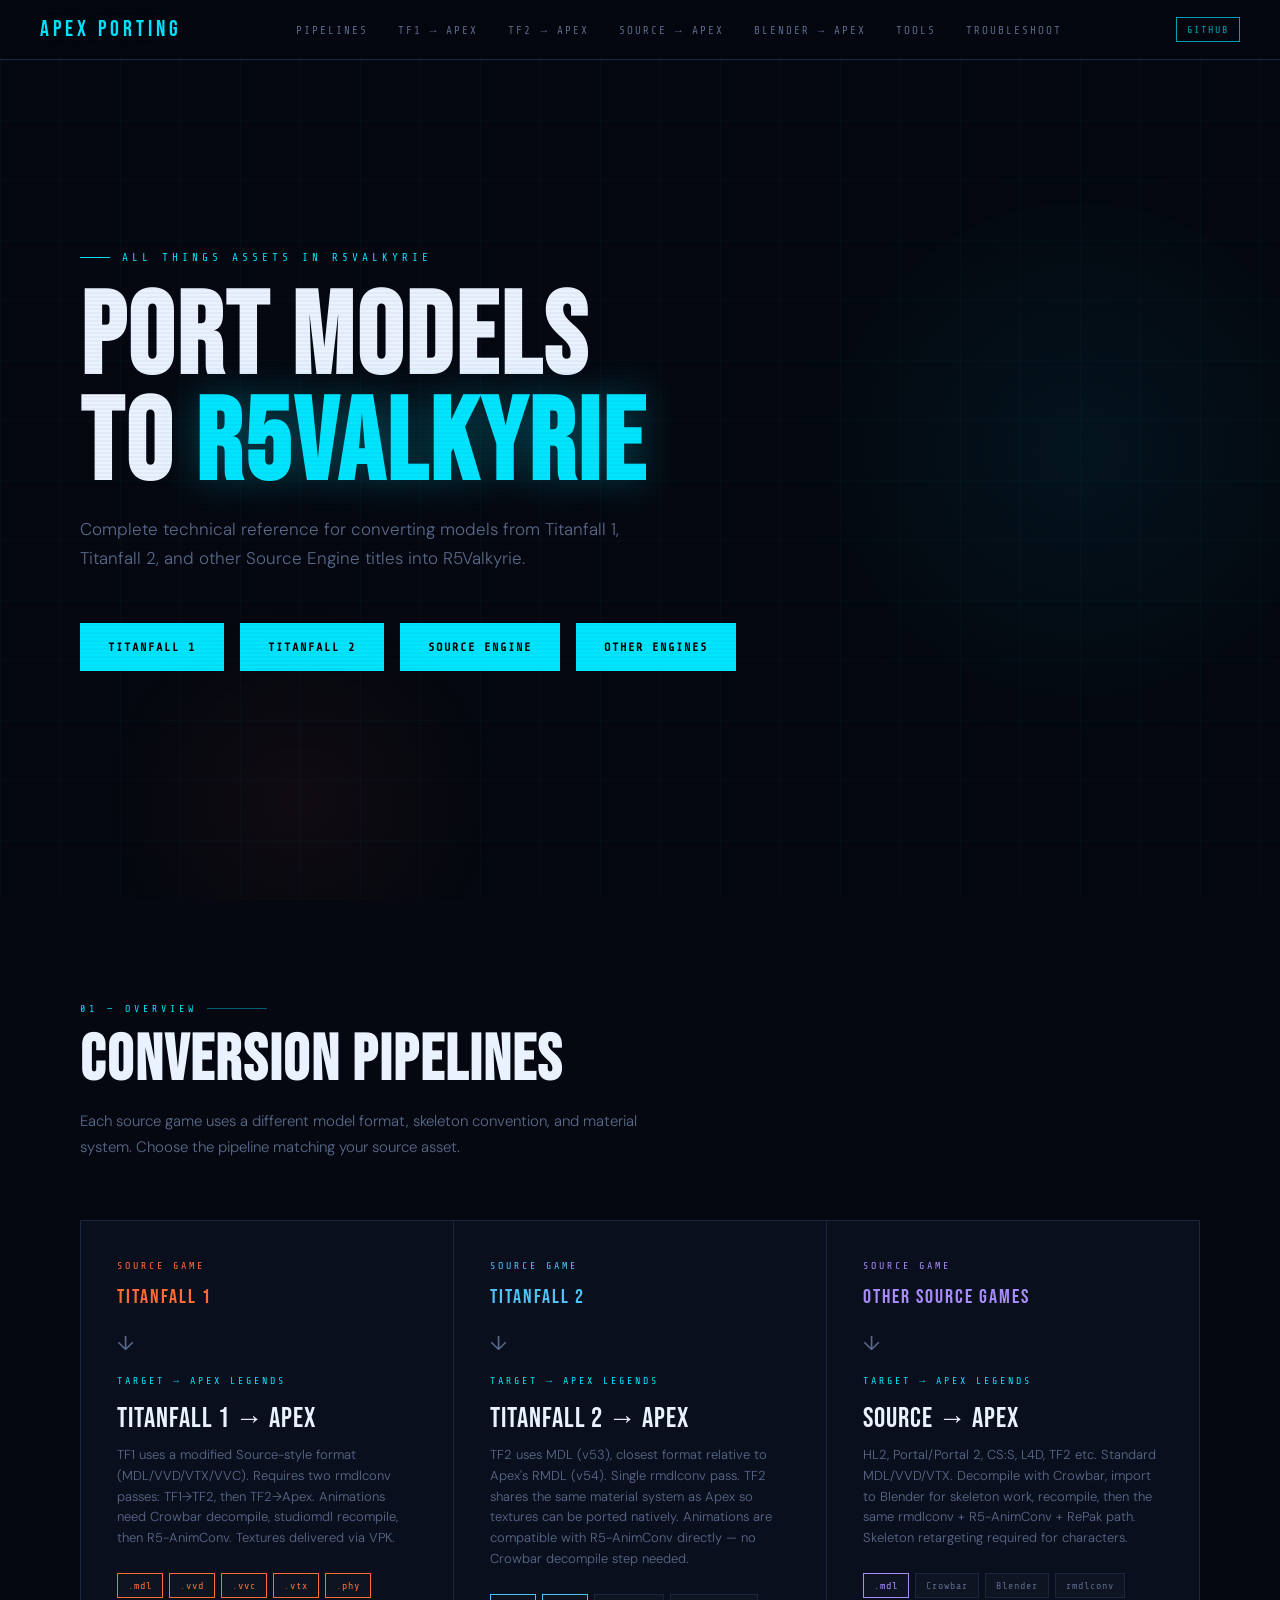
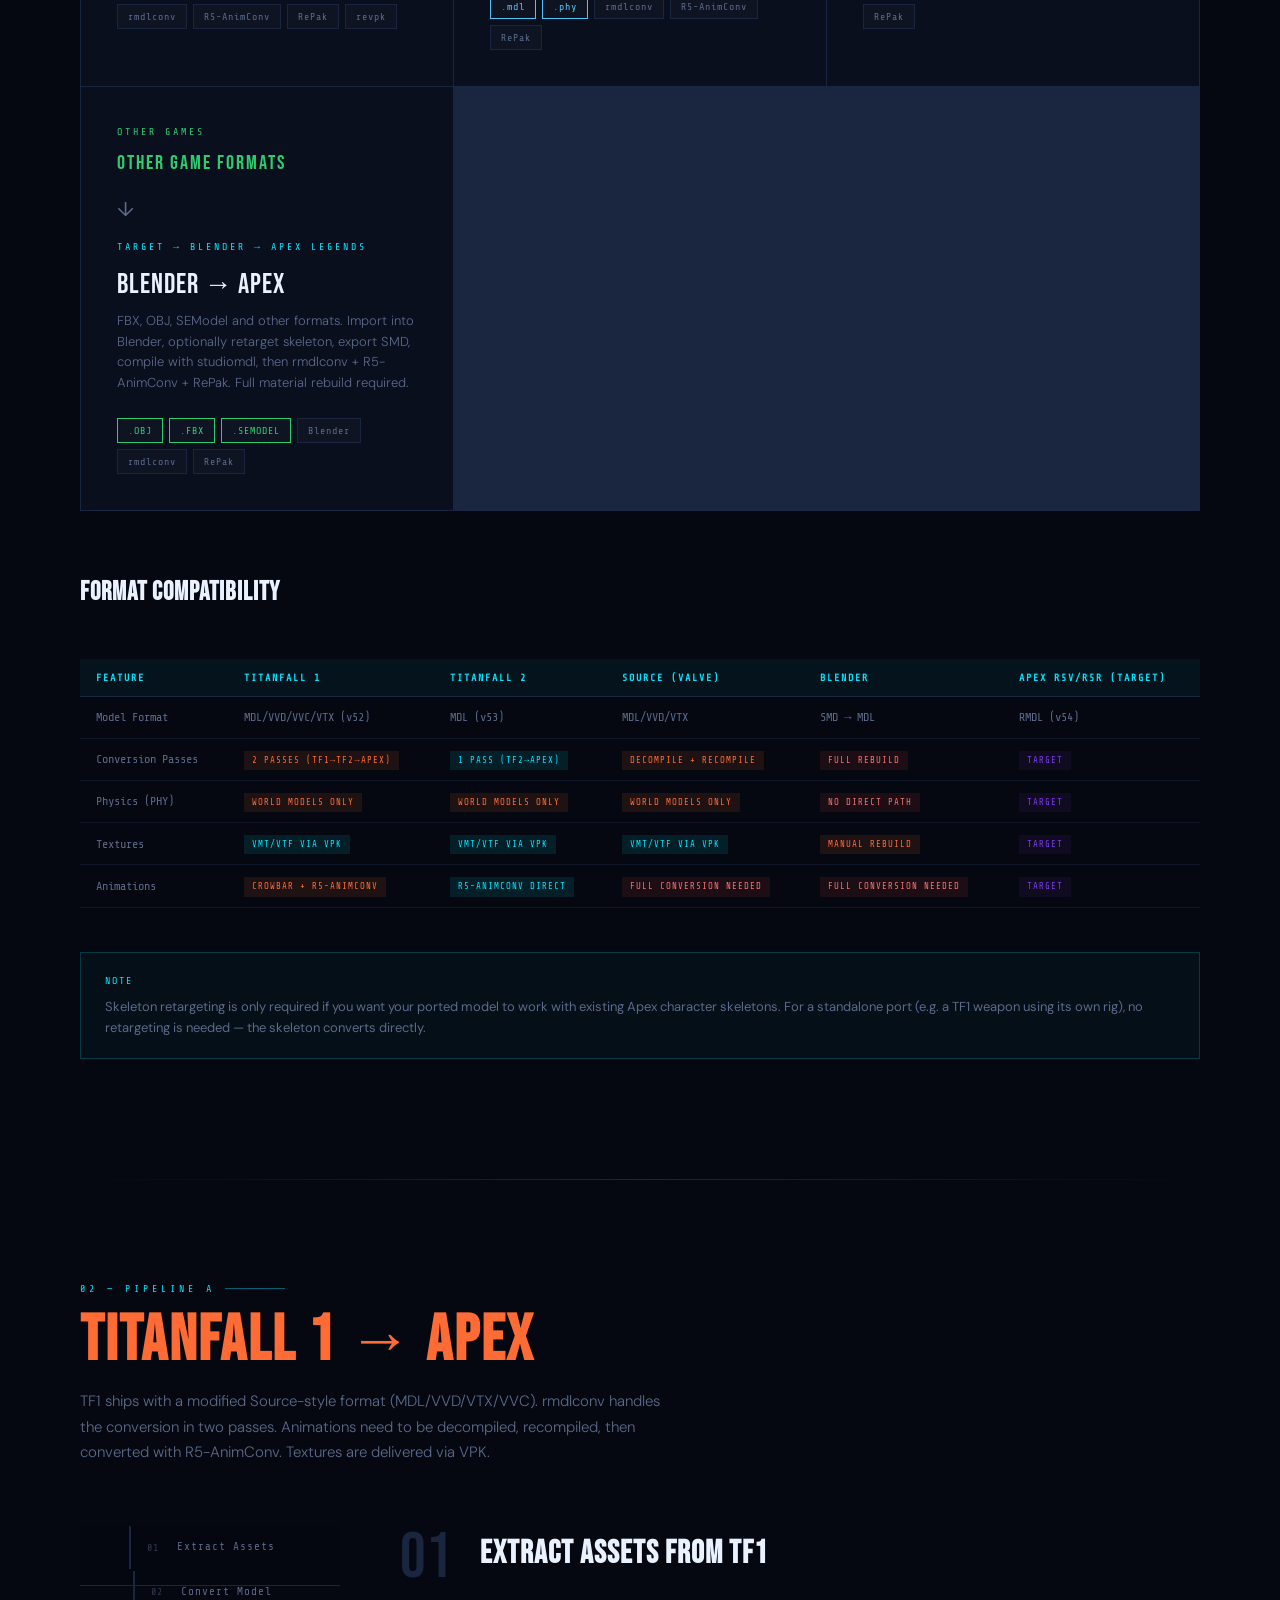
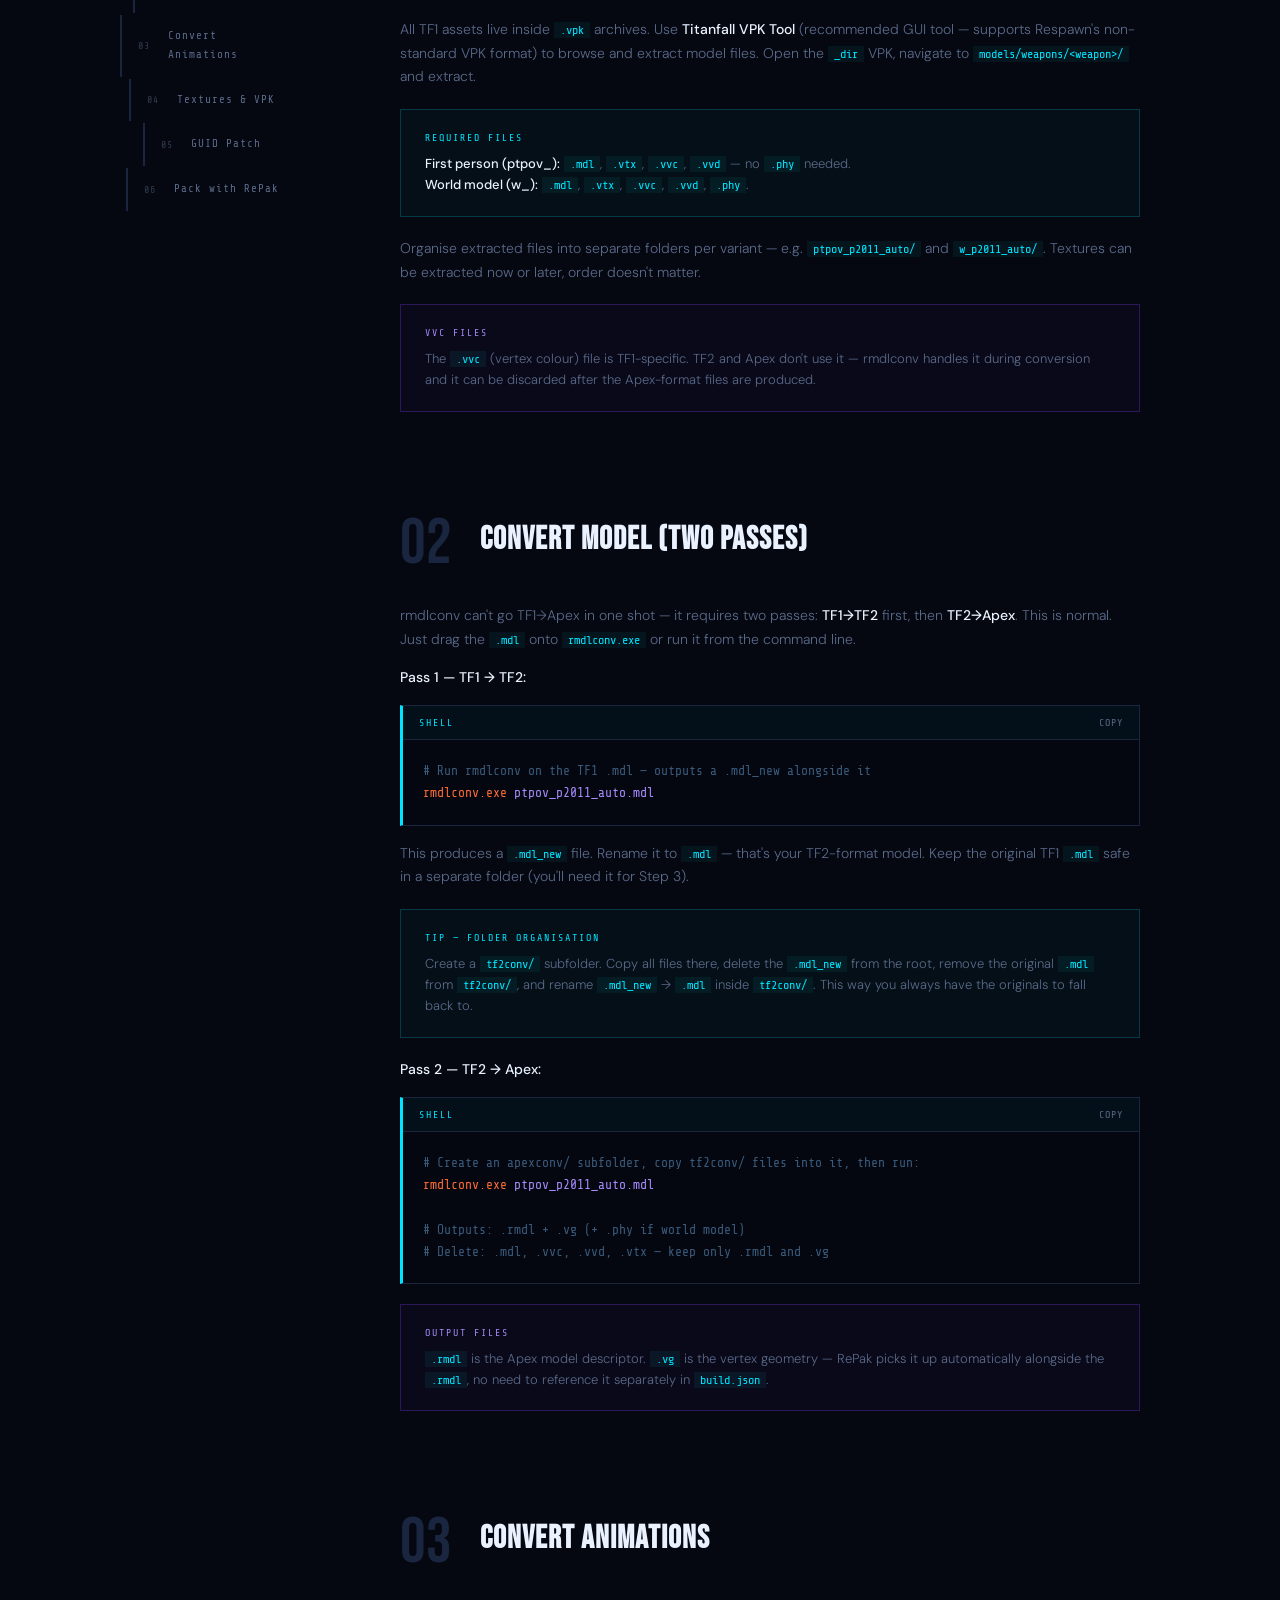
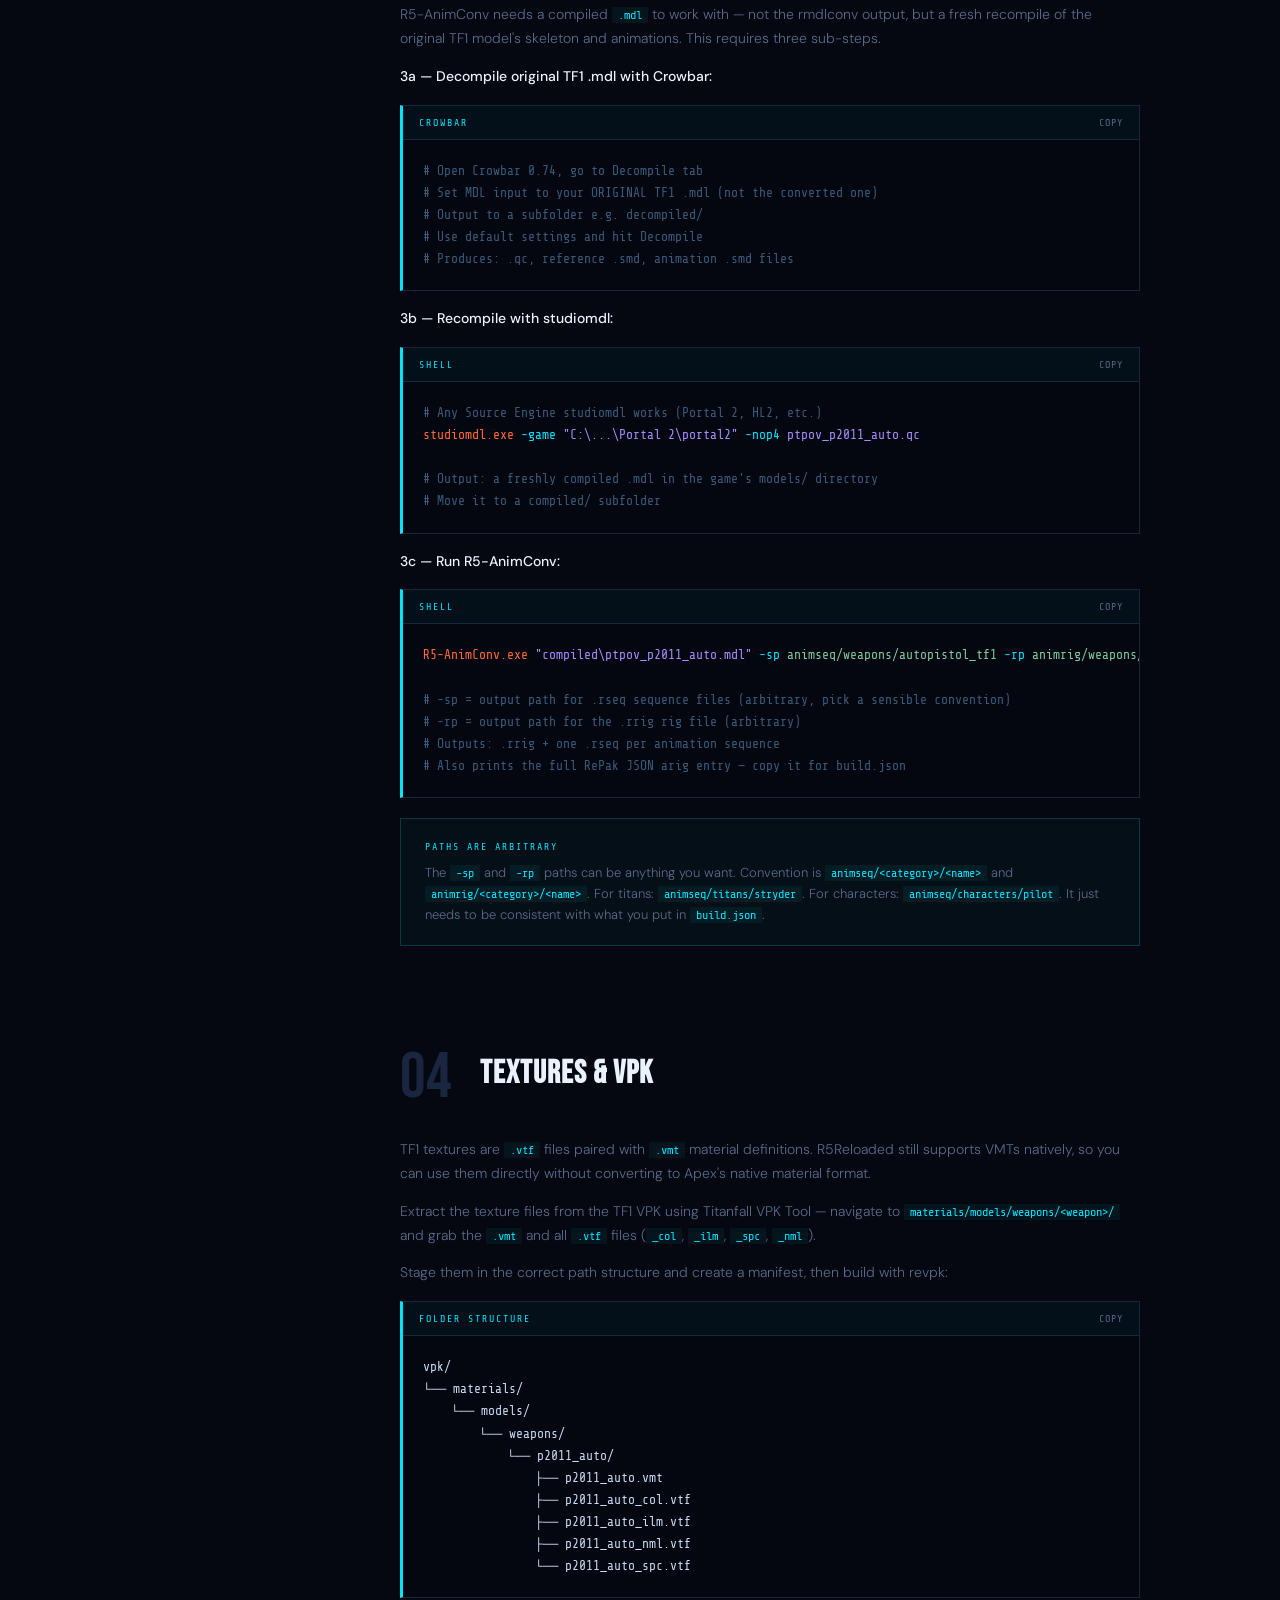
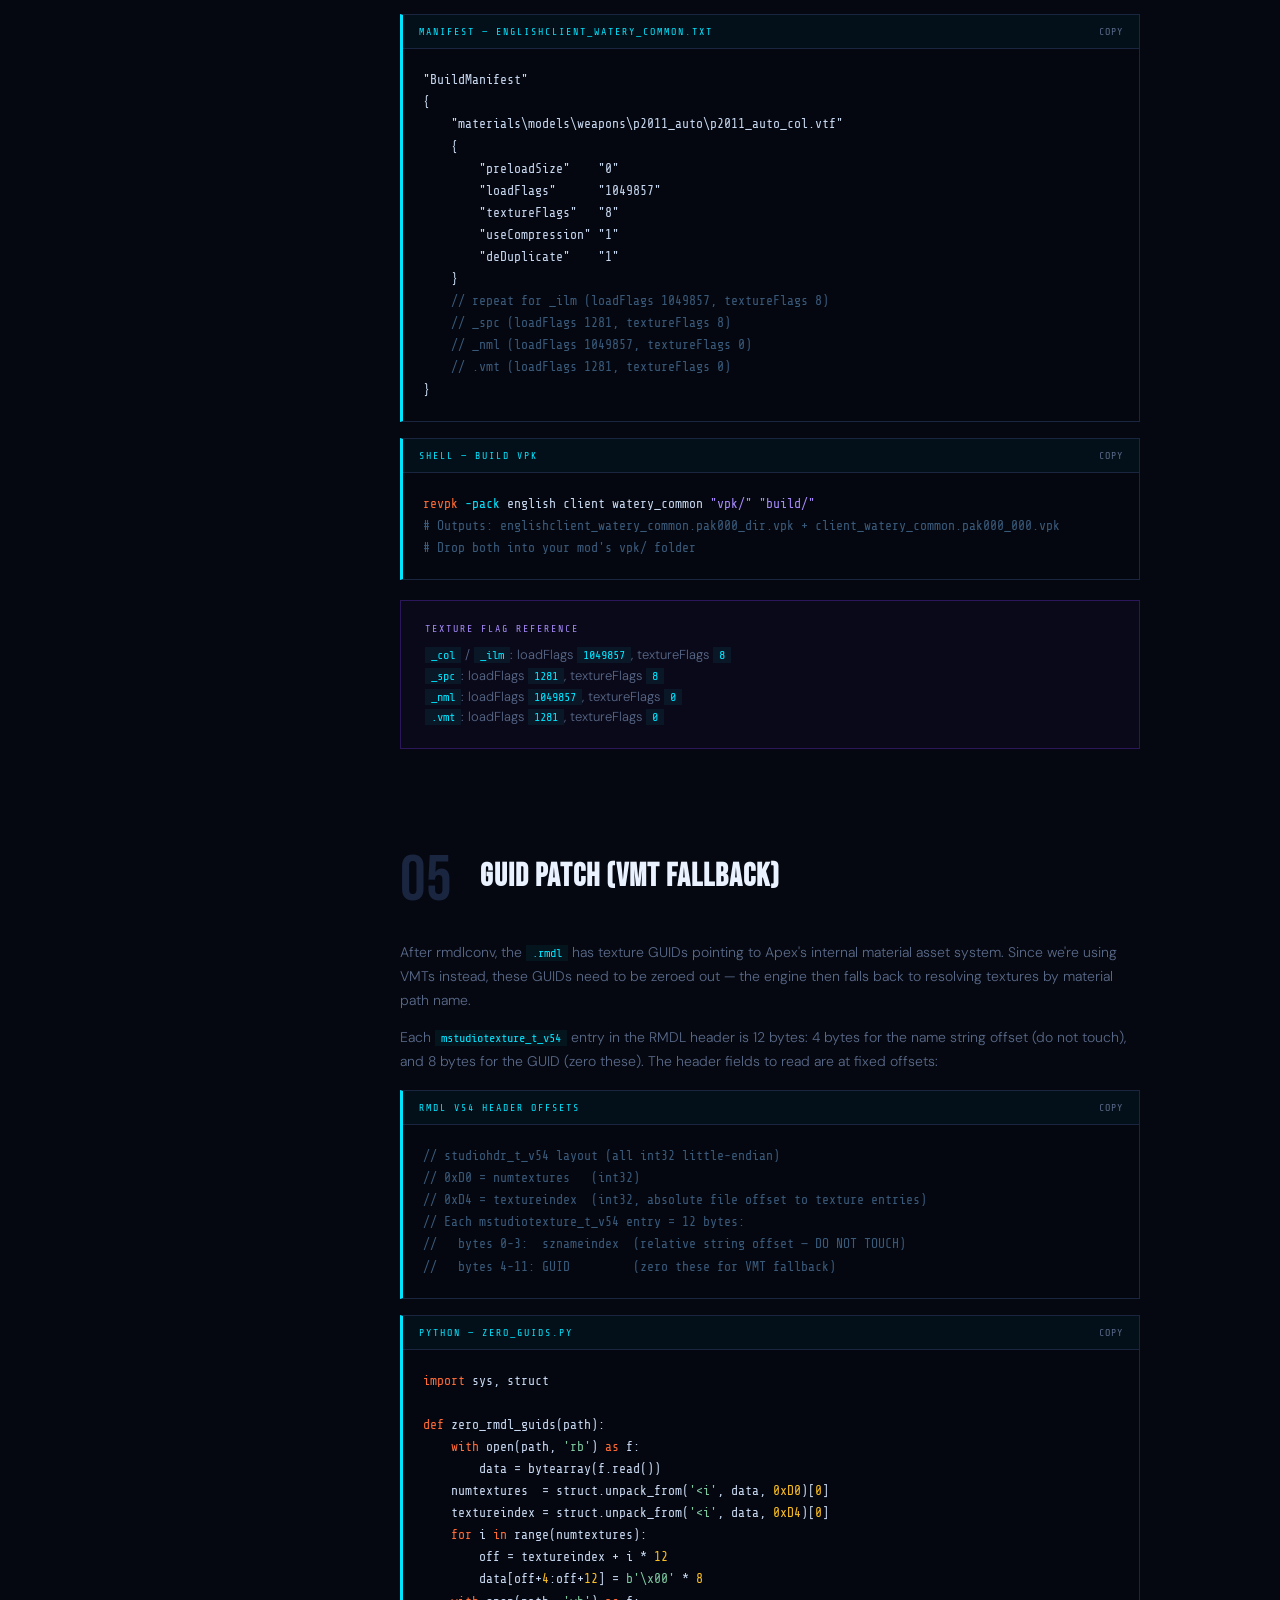
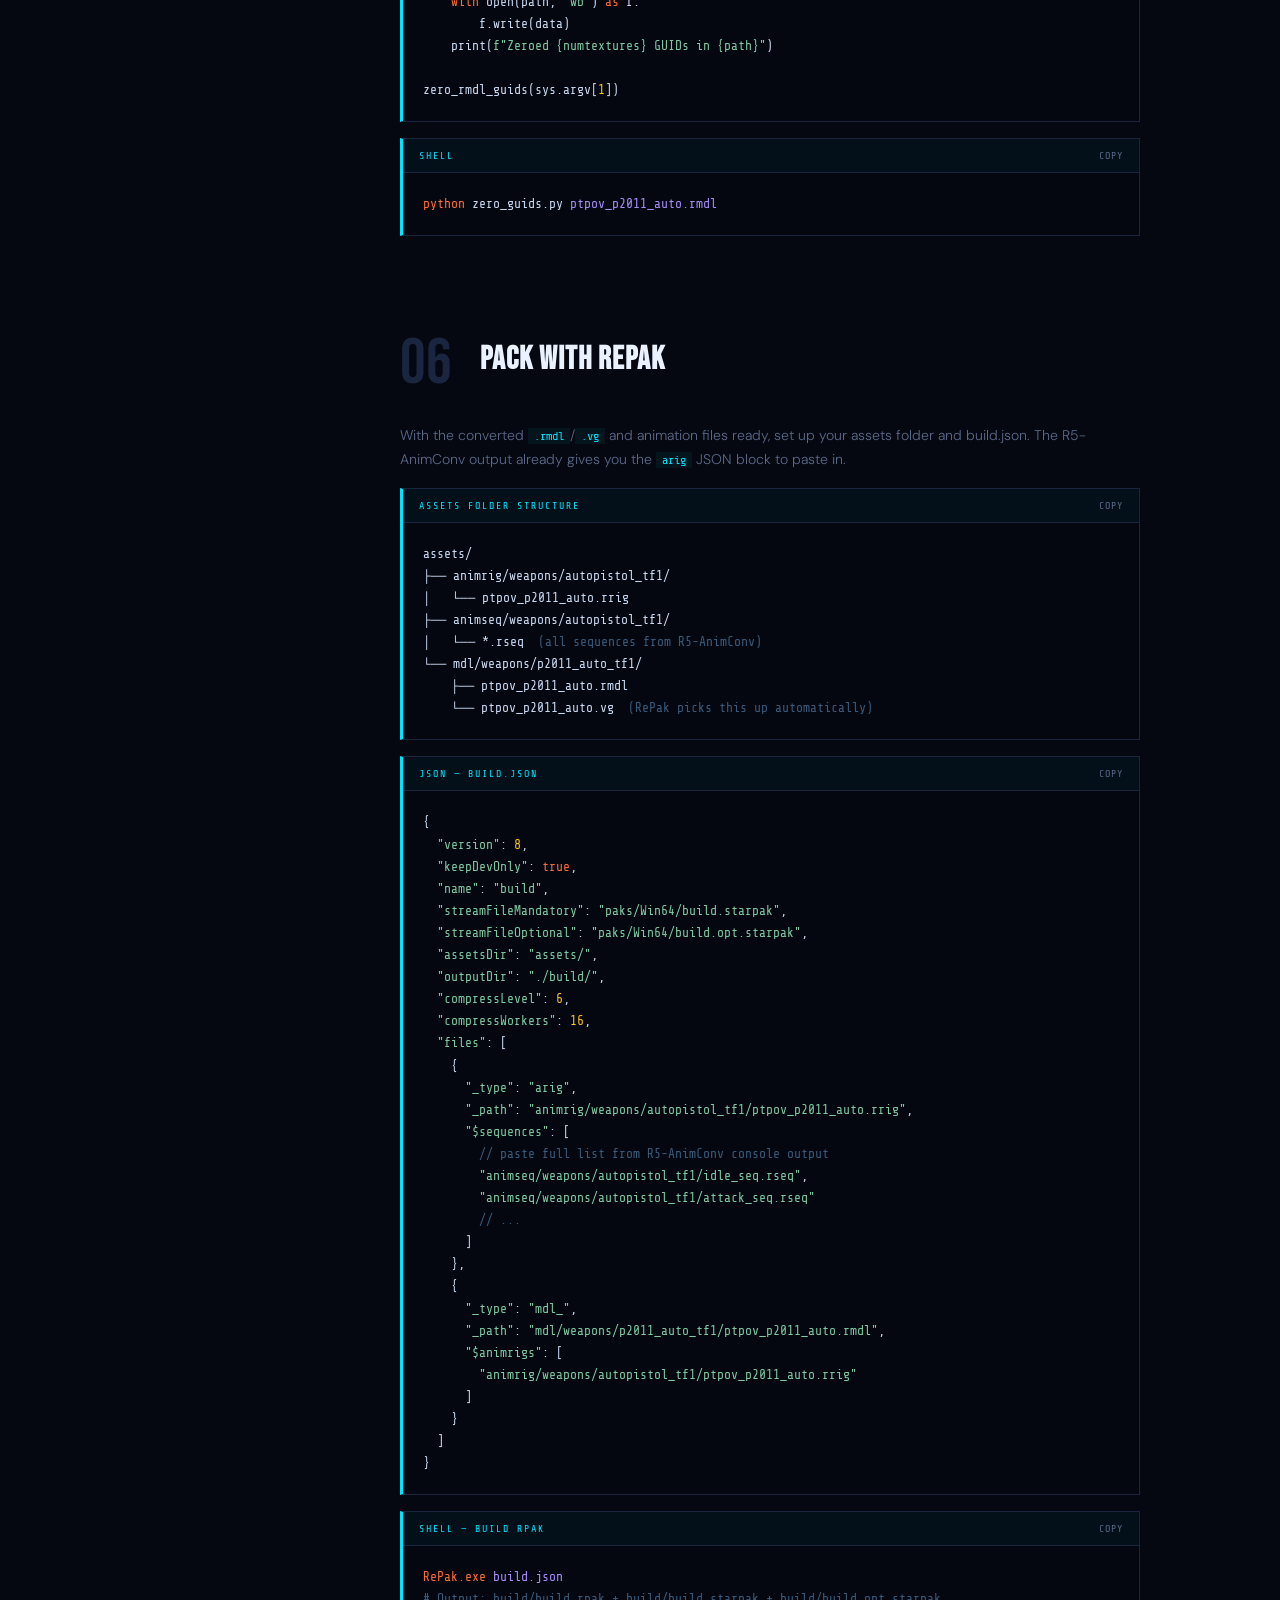
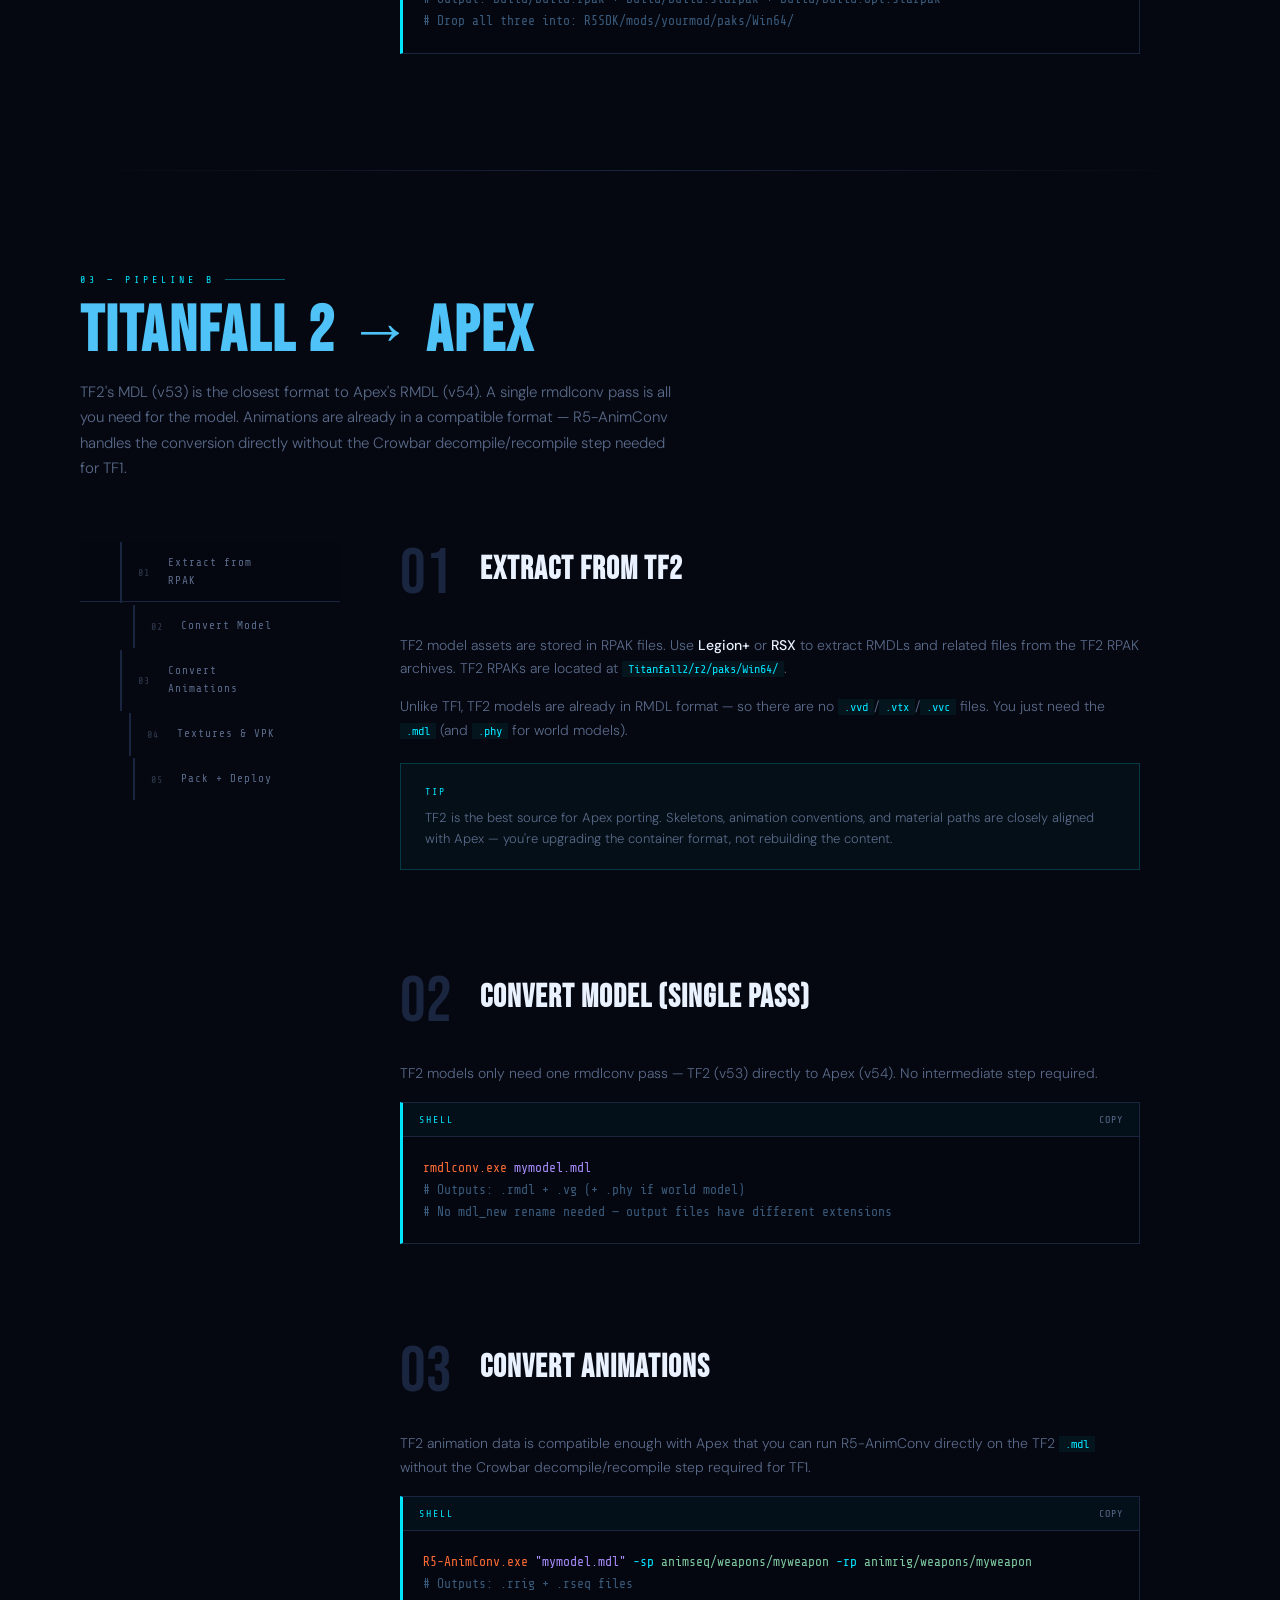
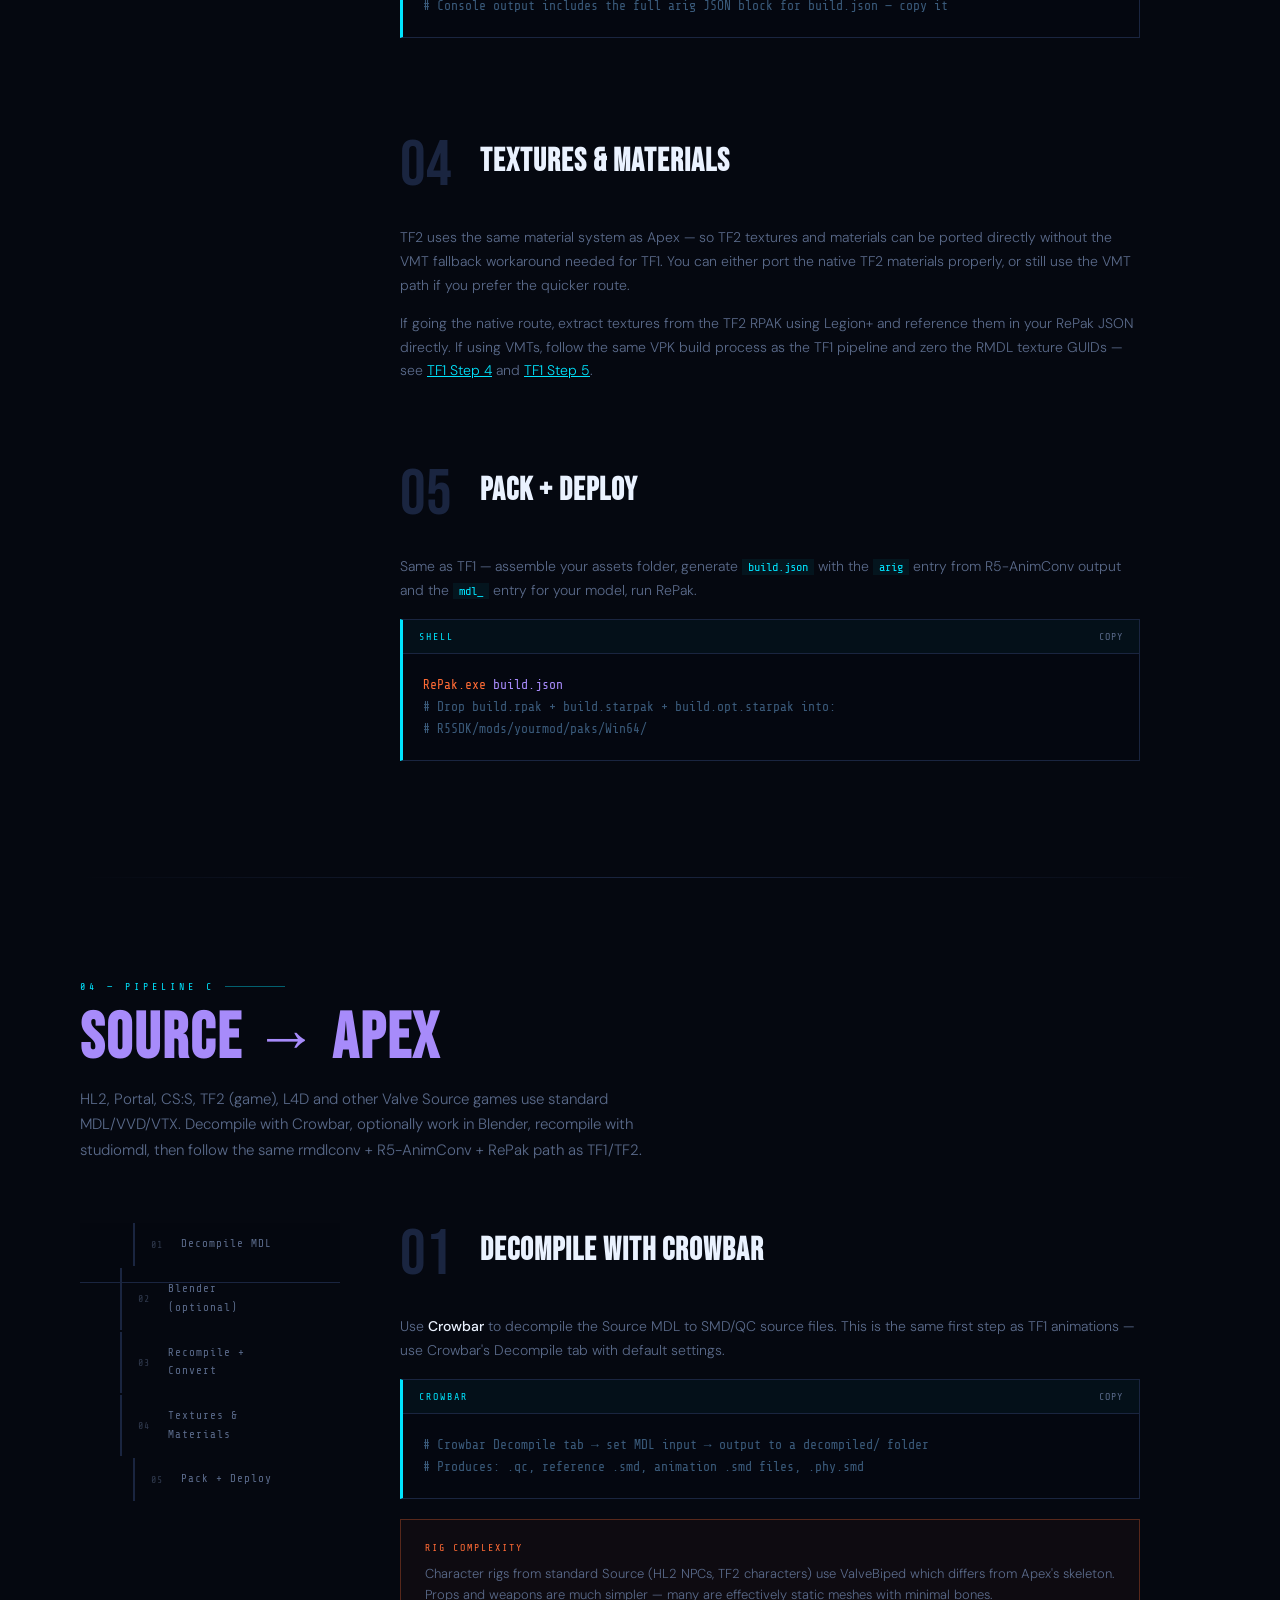
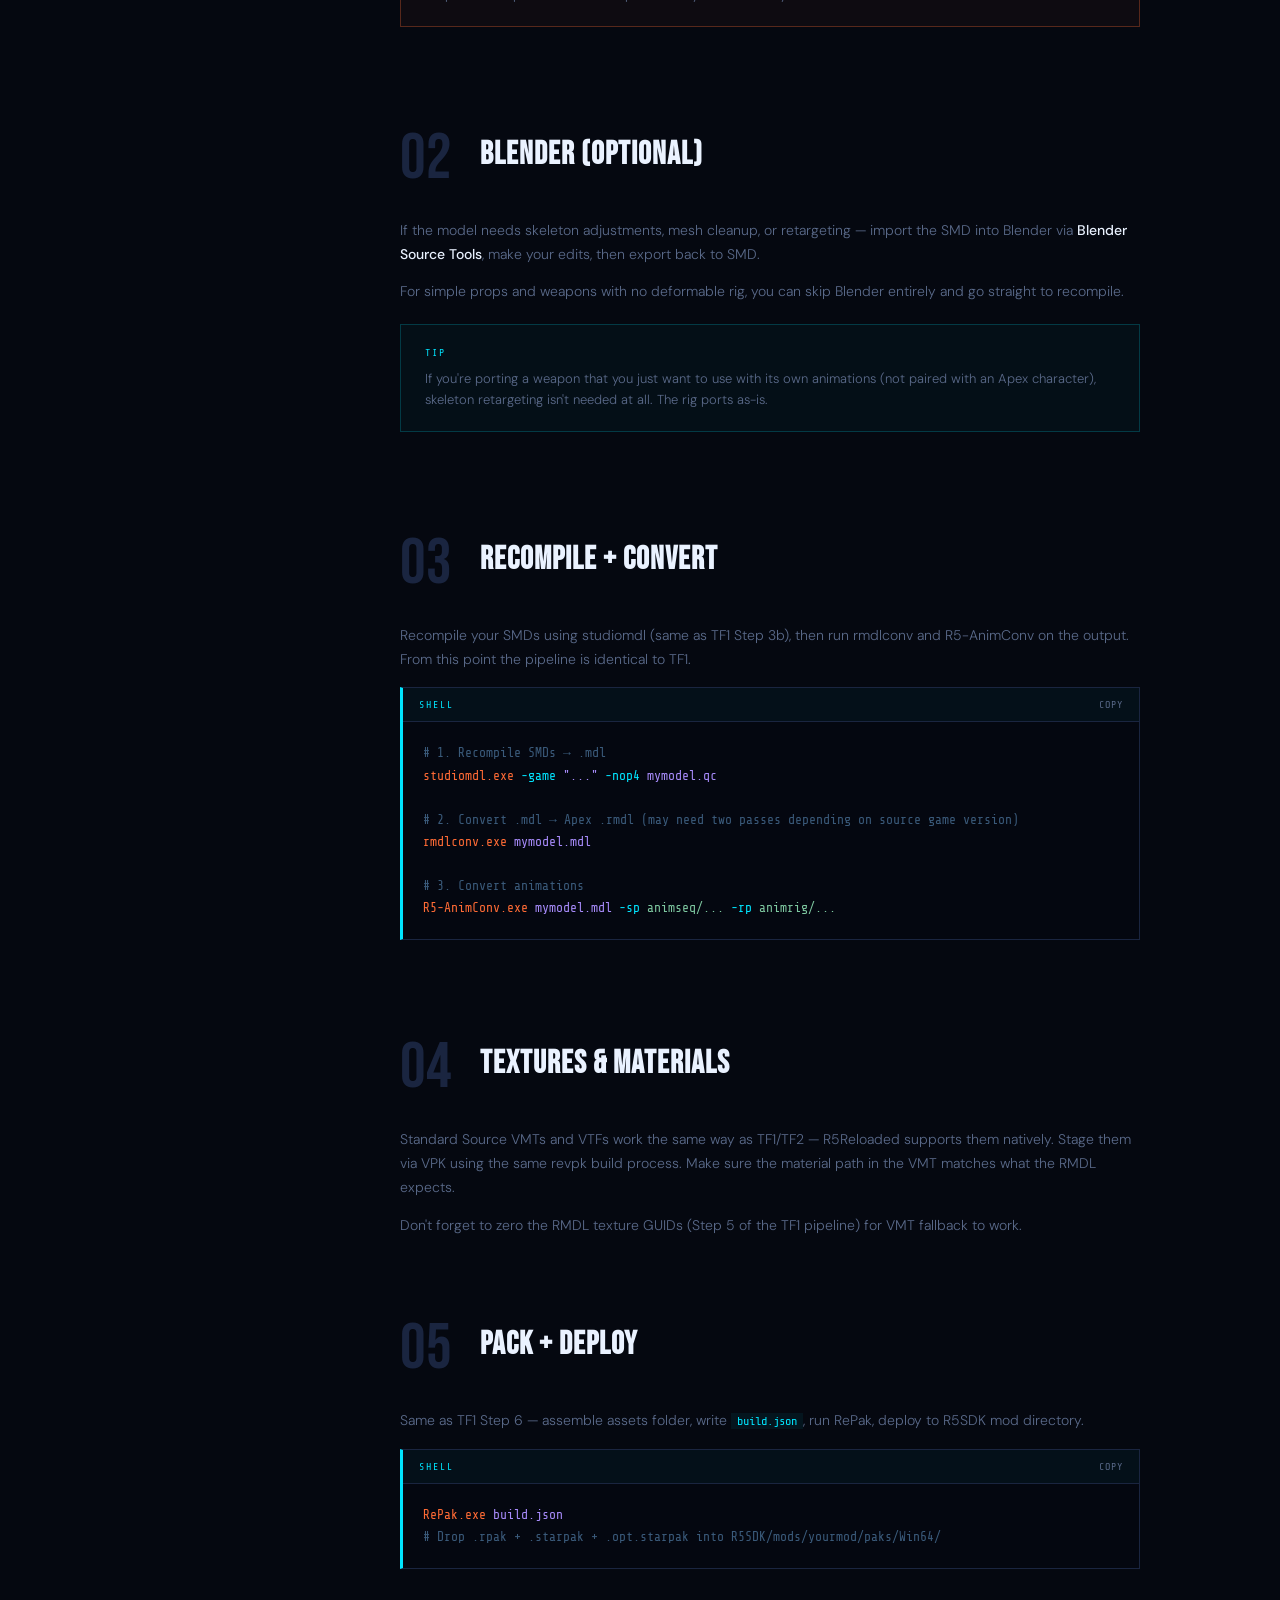
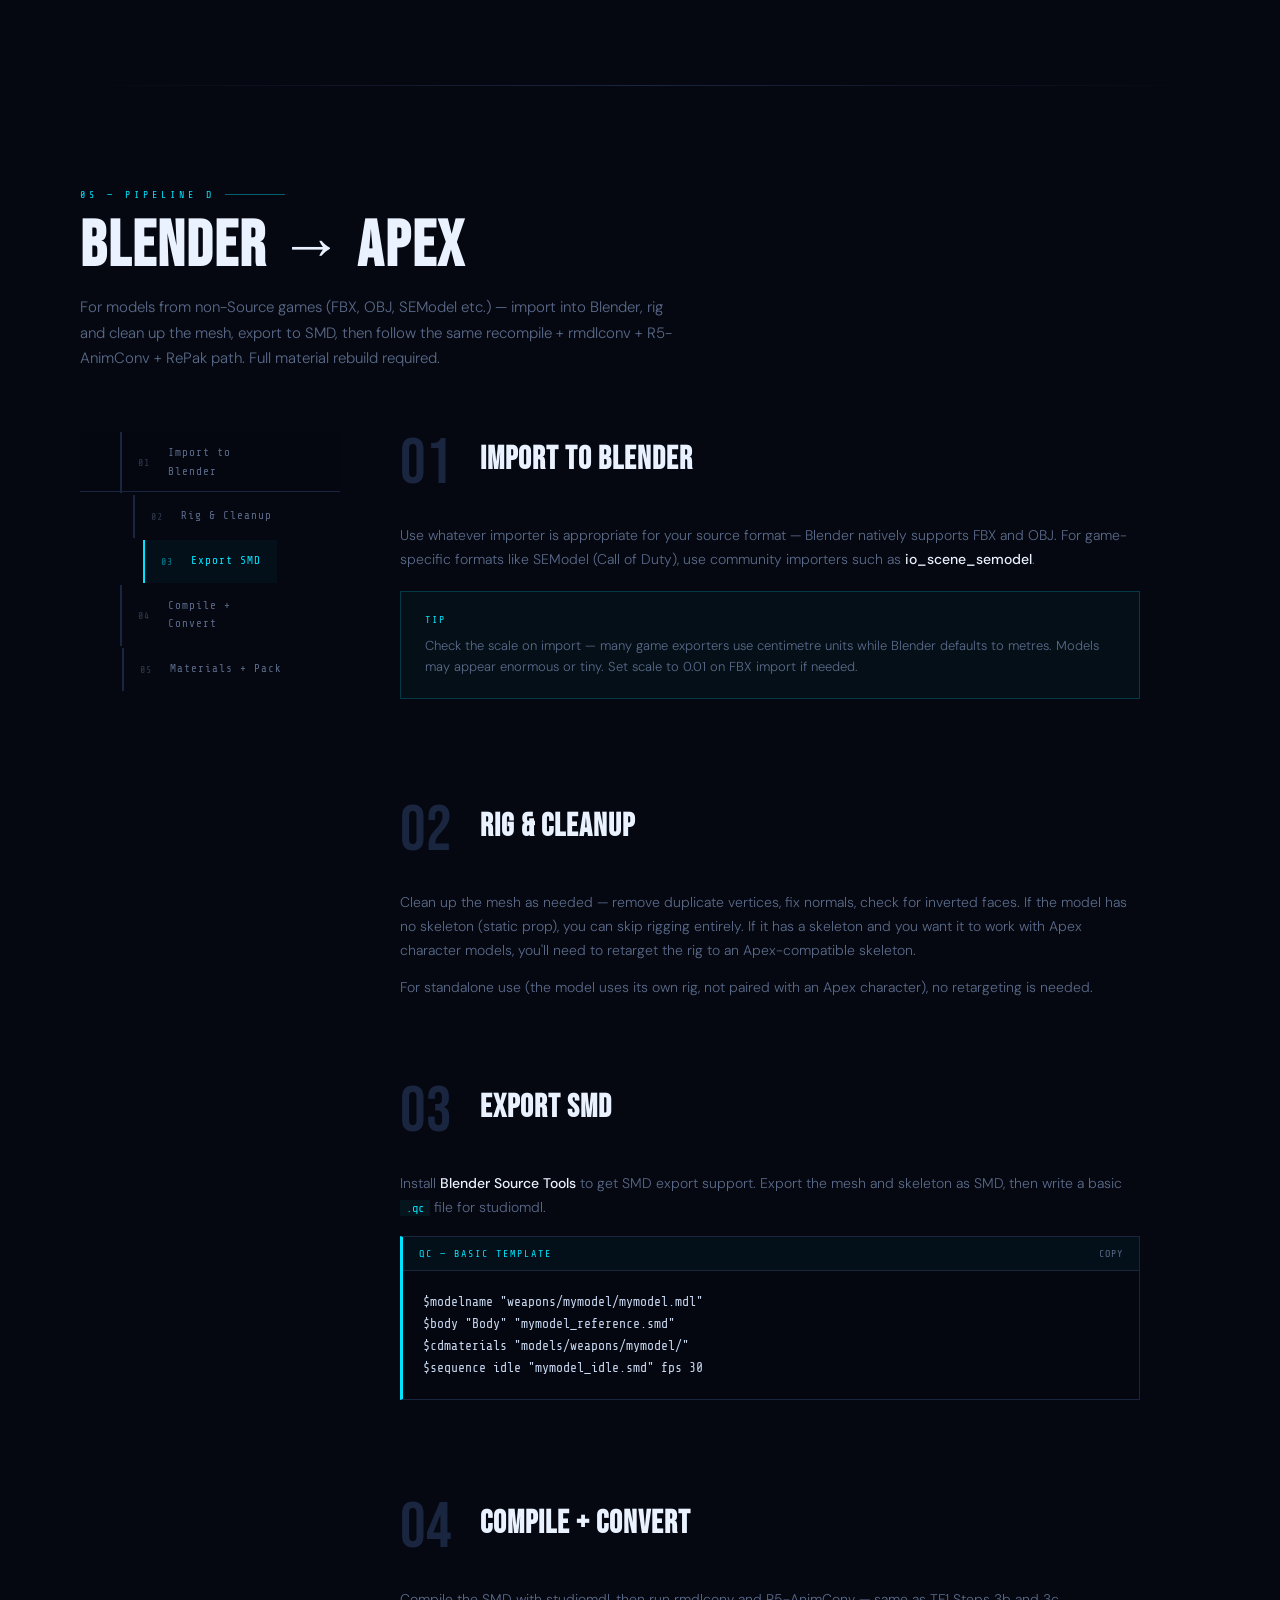
==== commit e63cdf4b: "Update index.html" ====
--- a/docs/index.html
+++ b/docs/index.html
@@ -6,7 +6,7 @@
 <title>Asset Guide - R5V/R5R</title>
 <link rel="preconnect" href="https://fonts.googleapis.com">
 <link href="https://fonts.googleapis.com/css2?family=Share+Tech+Mono&family=Bebas+Neue&family=DM+Sans:wght@300;400;500&display=swap" rel="stylesheet">
-<link rel="icon" type="image/png" href="../images/icon.png">
+<link rel="icon" type="image/png" href="/R5Reloaded-R5Valkyrie-Porting-Asset-Documentation/images/icon.png">
 <style>
   :root {
     --bg: #050810;
@@ -36,10 +36,12 @@
   .nav-links{display:flex;gap:30px;list-style:none;}
   .nav-links a{font-family:'Share Tech Mono',monospace;font-size:11px;letter-spacing:2px;text-transform:uppercase;color:var(--text-dim);text-decoration:none;transition:color 0.2s;}
   .nav-links a:hover{color:var(--accent);}
-  .nav-badge{font-family:'Share Tech Mono',monospace;font-size:10px;color:var(--accent);border:1px solid var(--accent);padding:3px 10px;letter-spacing:2px;opacity:0.7;}
+  .nav-badge{font-family:'Share Tech Mono',monospace;font-size:10px;color:var(--accent);border:1px solid var(--accent);padding:3px 10px;letter-spacing:2px;opacity:0.7;text-decoration:none;transition:opacity 0.2s;}
+  .nav-badge:hover{opacity:1;}
   .hero{position:relative;min-height:100vh;display:flex;flex-direction:column;justify-content:center;padding:100px 80px 80px;overflow:hidden;z-index:1;}
   .hero-orb{position:absolute;width:600px;height:600px;border-radius:50%;background:radial-gradient(circle,rgba(0,229,255,0.06) 0%,transparent 70%);top:50%;right:-100px;transform:translateY(-50%);pointer-events:none;animation:pulse 6s ease-in-out infinite;}
   .hero-orb2{position:absolute;width:400px;height:400px;border-radius:50%;background:radial-gradient(circle,rgba(255,107,53,0.05) 0%,transparent 70%);bottom:-100px;left:100px;pointer-events:none;animation:pulse 8s ease-in-out infinite reverse;}
+  .hero-video{position:absolute;inset:0;width:100%;height:100%;object-fit:cover;opacity:0.18;z-index:0;pointer-events:none;-webkit-mask-image:linear-gradient(to bottom,black 50%,transparent 100%);mask-image:linear-gradient(to bottom,black 50%,transparent 100%);}
   @keyframes pulse{0%,100%{opacity:1;transform:translateY(-50%) scale(1);}50%{opacity:0.7;transform:translateY(-50%) scale(1.1);}}
   .hero-eyebrow{font-family:'Share Tech Mono',monospace;font-size:11px;letter-spacing:4px;color:var(--accent);text-transform:uppercase;margin-bottom:20px;display:flex;align-items:center;gap:12px;}
   .hero-eyebrow::before{content:'';width:30px;height:1px;background:var(--accent);}
@@ -158,11 +160,14 @@
     <li><a href="#tools">Tools</a></li>
     <li><a href="#troubleshoot">Troubleshoot</a></li>
   </ul>
-  <div class="nav-badge">MODEL PORTING</div>
+  <a href="https://github.com/WateryContinent" target="_blank" class="nav-badge">GITHUB</a>
 </nav>
 
 <!-- HERO -->
 <header class="hero">
+  <video class="hero-video" autoplay muted loop playsinline>
+    <source src="https://raw.githubusercontent.com/WateryContinent/R5Reloaded-R5Valkyrie-Porting-Asset-Documentation/main/images/hero_bg.mp4" type="video/mp4">
+  </video>
   <div class="hero-orb"></div>
   <div class="hero-orb2"></div>
   <div class="hero-eyebrow">All things assets in R5Valkyrie</div>
@@ -200,7 +205,7 @@
       <div class="card-arrow">↓</div>
       <div class="card-dest">Target → Apex Legends</div>
       <div class="card-title">Titanfall 2 → APEX</div>
-      <div class="card-desc">TF2 uses MDL (v53), closest format relative to Apex's RMDL (v54). Single rmdlconv pass. Animations are already in RSEQ format — direct port with R5-AnimConv. Shorter pipeline than TF1.</div>
+      <div class="card-desc">TF2 uses MDL (v53), closest format relative to Apex's RMDL (v54). Single rmdlconv pass. TF2 shares the same material system as Apex so textures can be ported natively. Animations are compatible with R5-AnimConv directly — no Crowbar decompile step needed.</div>
       <div class="tag-list">
         <span class="tag active">.mdl</span><span class="tag active">.phy</span><span class="tag">rmdlconv</span><span class="tag">R5-AnimConv</span><span class="tag">RePak</span>
       </div>
@@ -553,11 +558,10 @@
       </div>
 
       <div class="step-block fade-in" id="tf2-s4">
-        <div class="step-block-header"><div class="step-index">04</div><h3>TEXTURES &amp; VPK</h3></div>
-        <div class="prose">
-          <p>TF2 textures are also VMT/VTF and can be used directly via VPK the same way as TF1. Extract the textures from the TF2 RPAK using Legion+, stage them in the correct folder structure, write a manifest, and build with revpk.</p>
-          <p>Follow the same VPK build process as the TF1 pipeline — the manifest format and revpk command are identical. See <a href="#tf1-s4" style="color:var(--accent)">Step 4 of the TF1 pipeline</a> for the full details.</p>
-          <div class="info-box note"><span class="info-label">GUID Patch still required</span>Even though TF2 is a single pass, the <code>.rmdl</code> output will still have texture GUIDs set. Zero them out the same way as TF1 (see TF1 Step 5) if you're using VMT textures.</div>
+        <div class="step-block-header"><div class="step-index">04</div><h3>TEXTURES &amp; MATERIALS</h3></div>
+        <div class="prose">
+          <p>TF2 uses the same material system as Apex — so TF2 textures and materials can be ported directly without the VMT fallback workaround needed for TF1. You can either port the native TF2 materials properly, or still use the VMT path if you prefer the quicker route.</p>
+          <p>If going the native route, extract textures from the TF2 RPAK using Legion+ and reference them in your RePak JSON directly. If using VMTs, follow the same VPK build process as the TF1 pipeline and zero the RMDL texture GUIDs — see <a href="#tf1-s4" style="color:var(--accent)">TF1 Step 4</a> and <a href="#tf1-s5" style="color:var(--accent)">TF1 Step 5</a>.</p>
         </div>
       </div>
 
@@ -883,4 +887,4 @@
   }
 </script>
 </body>
-</html>
+</html>
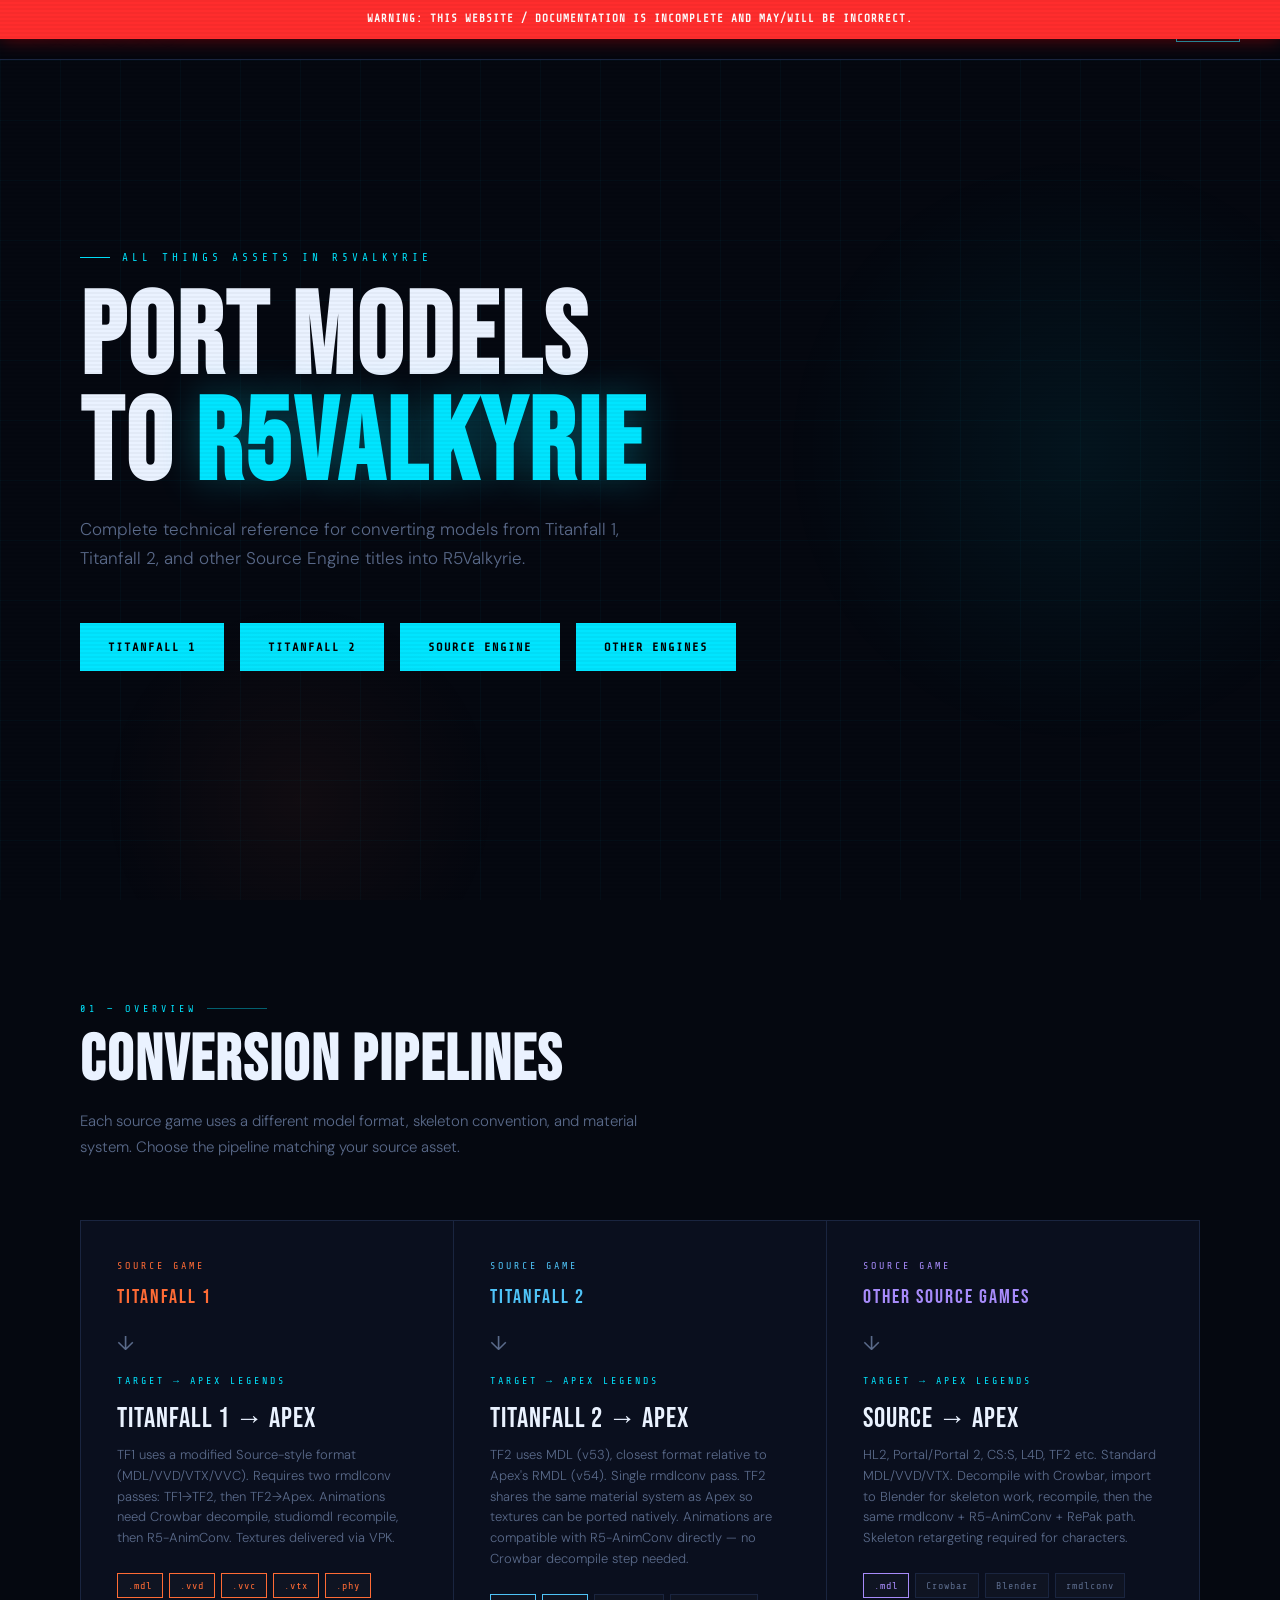
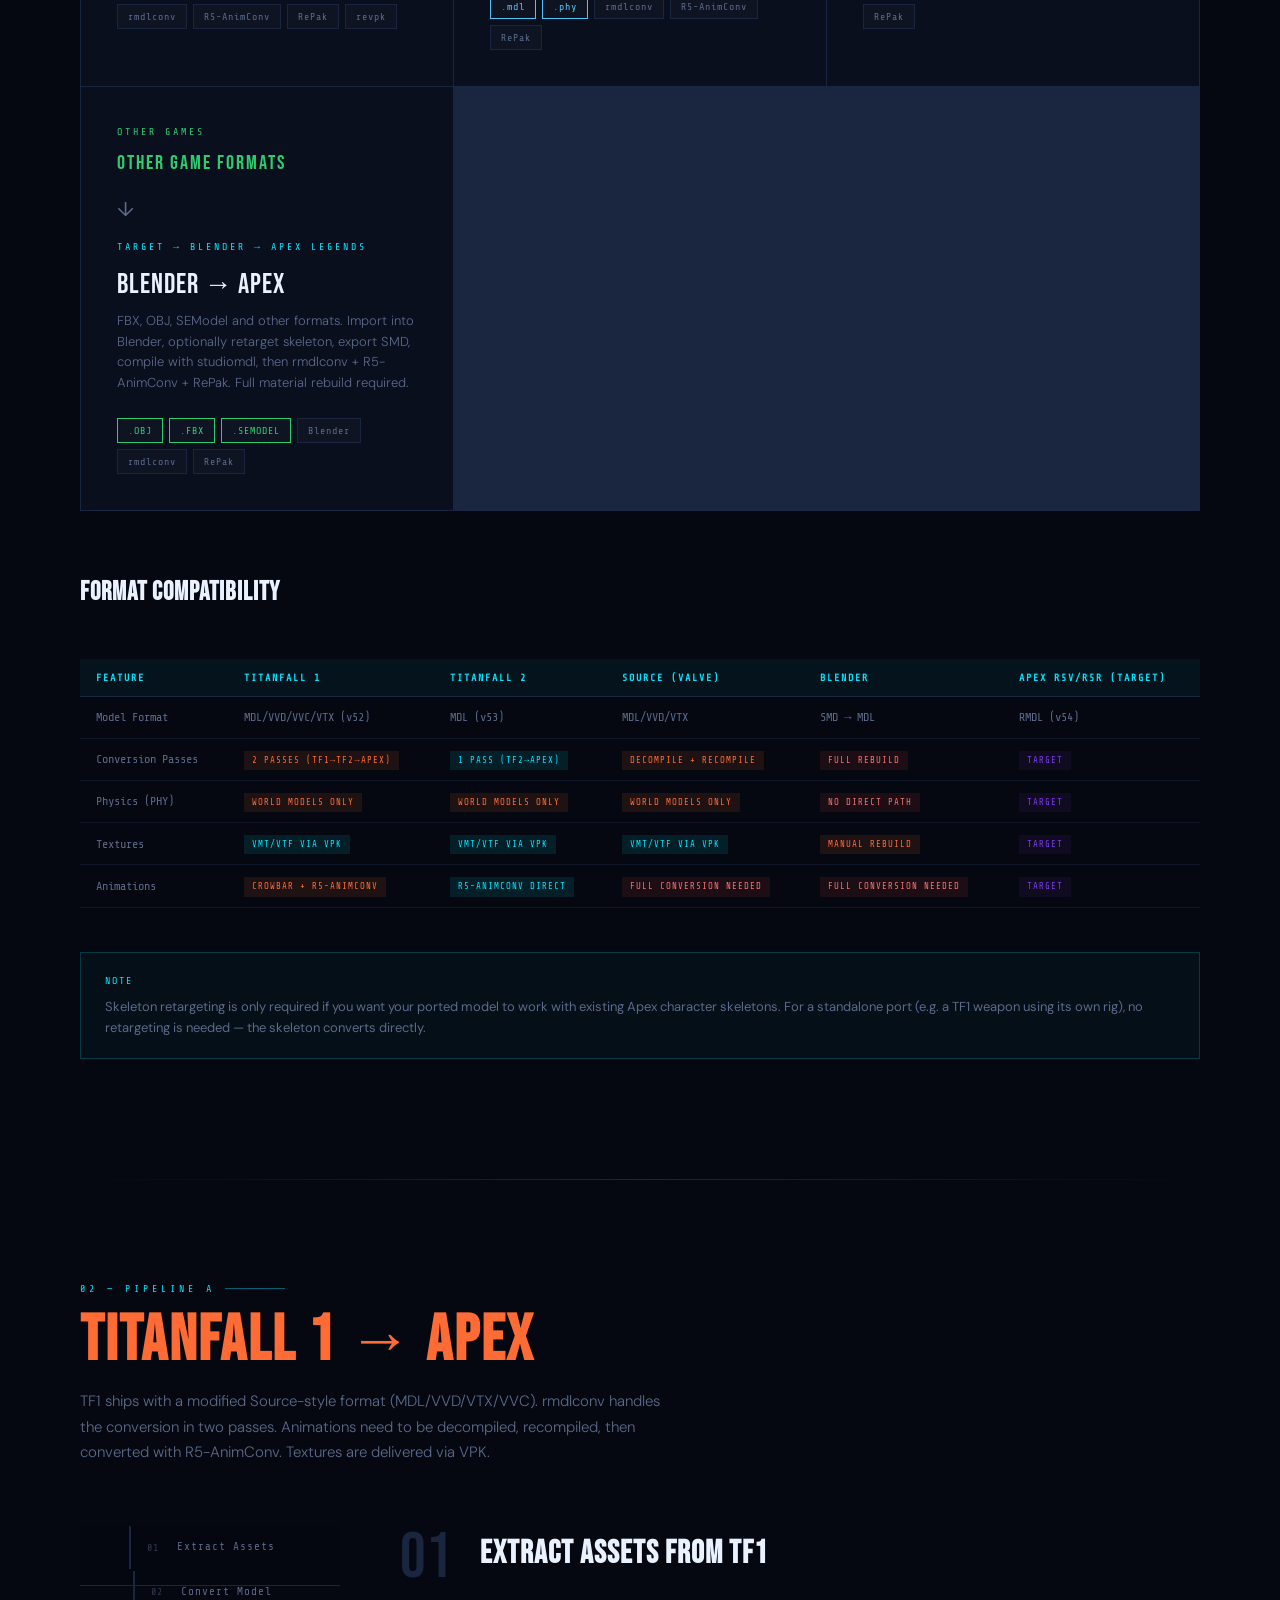
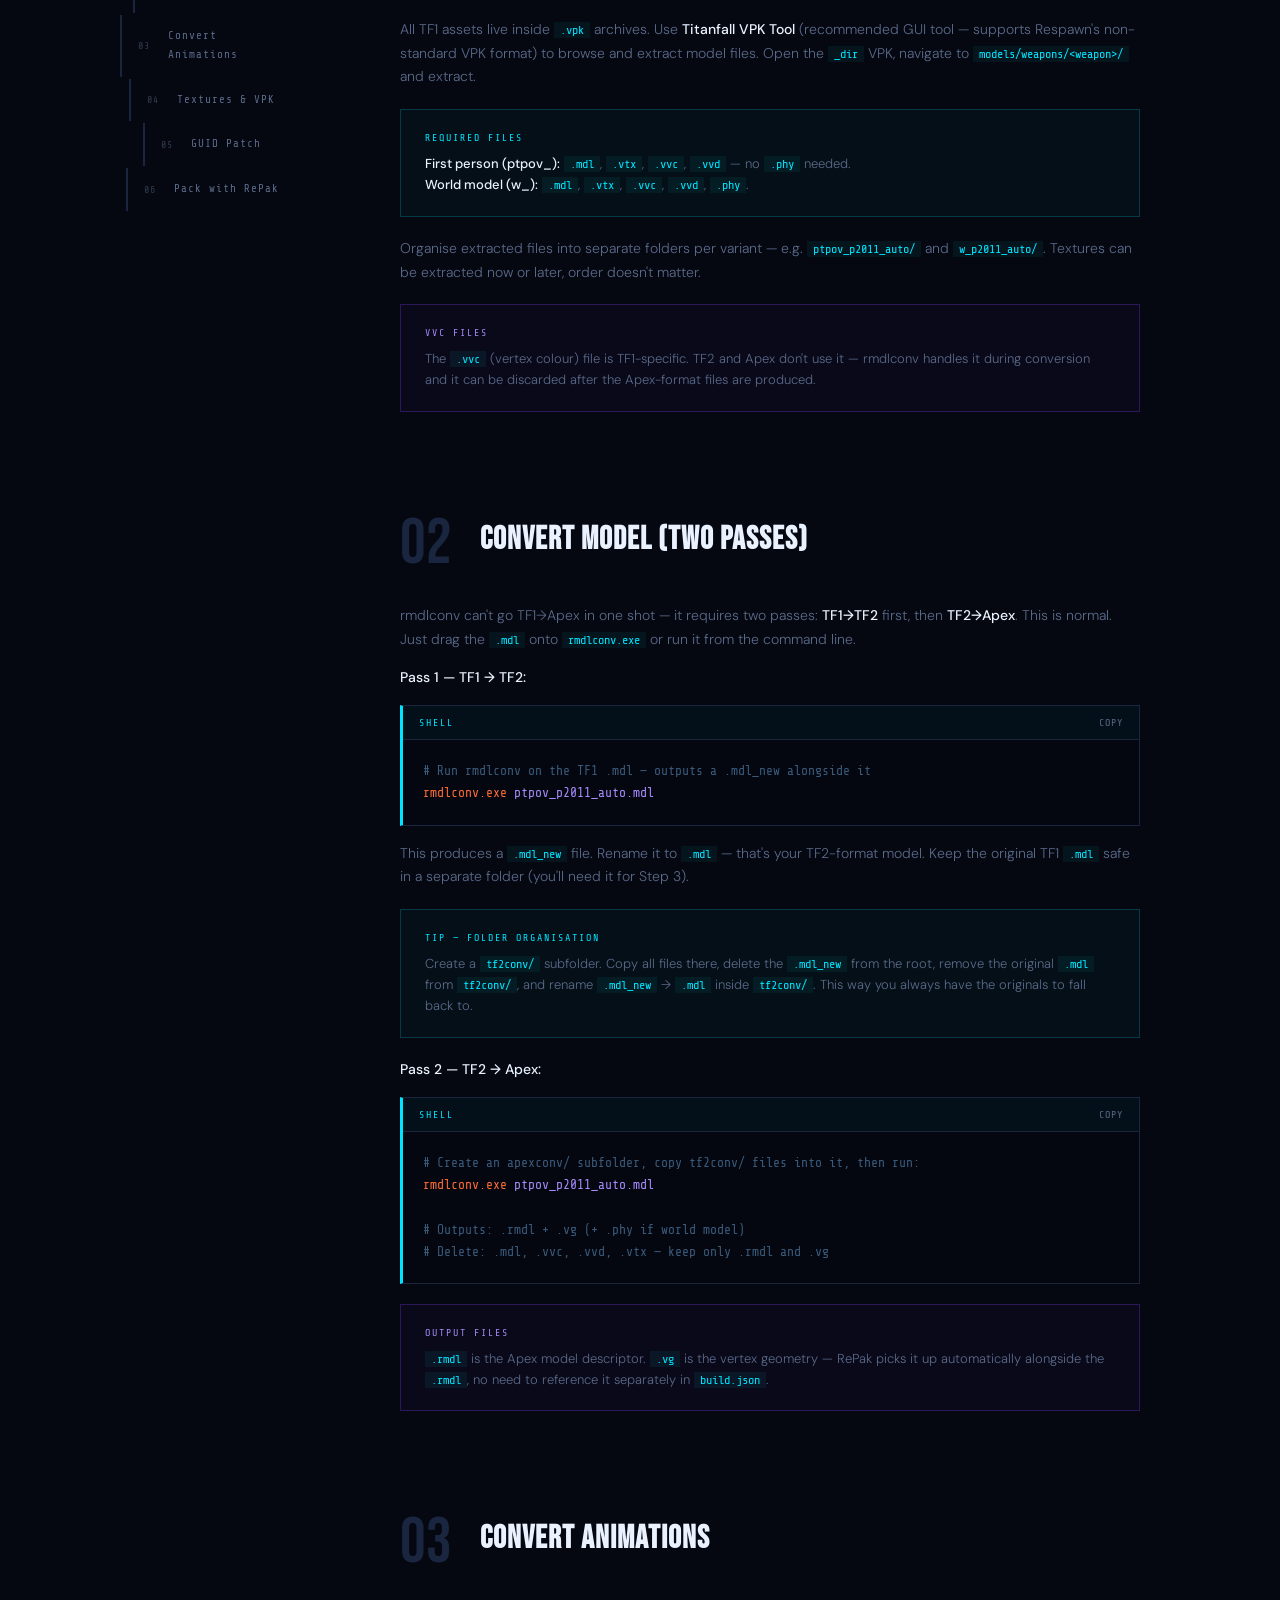
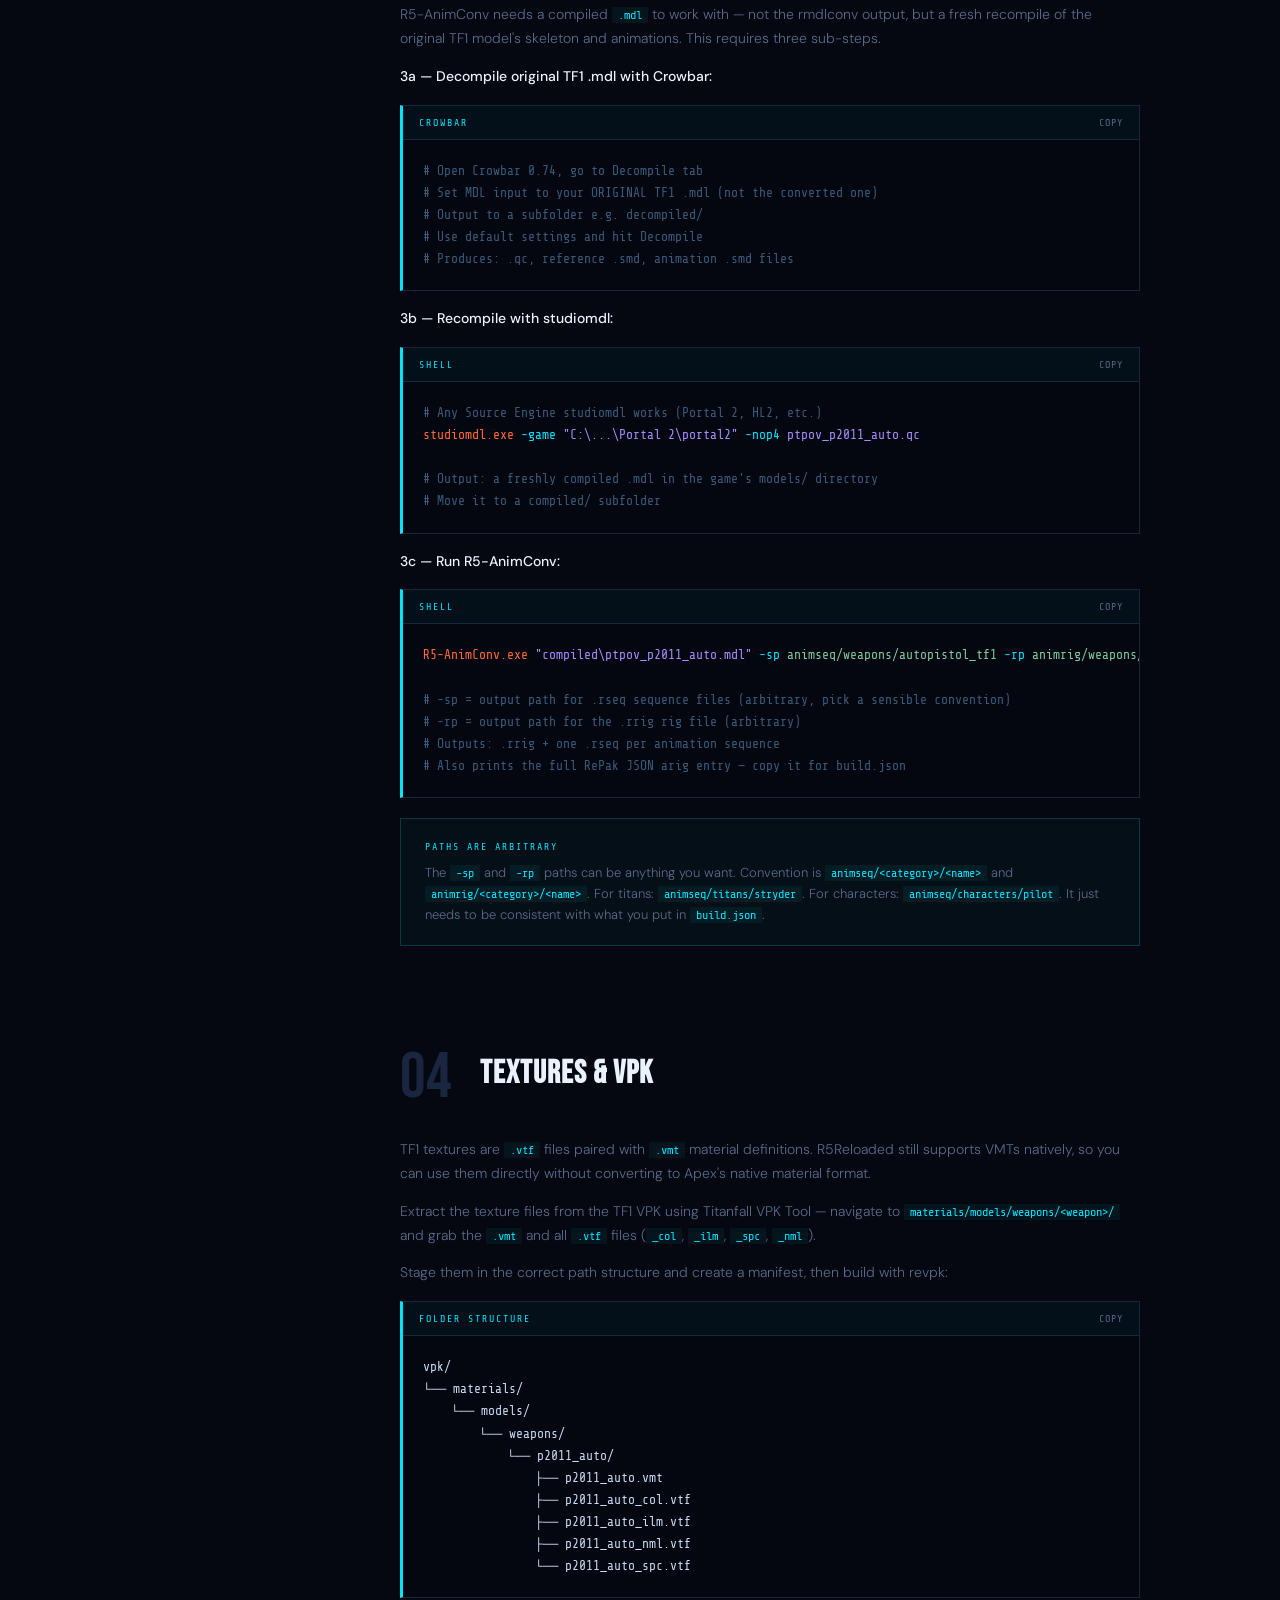
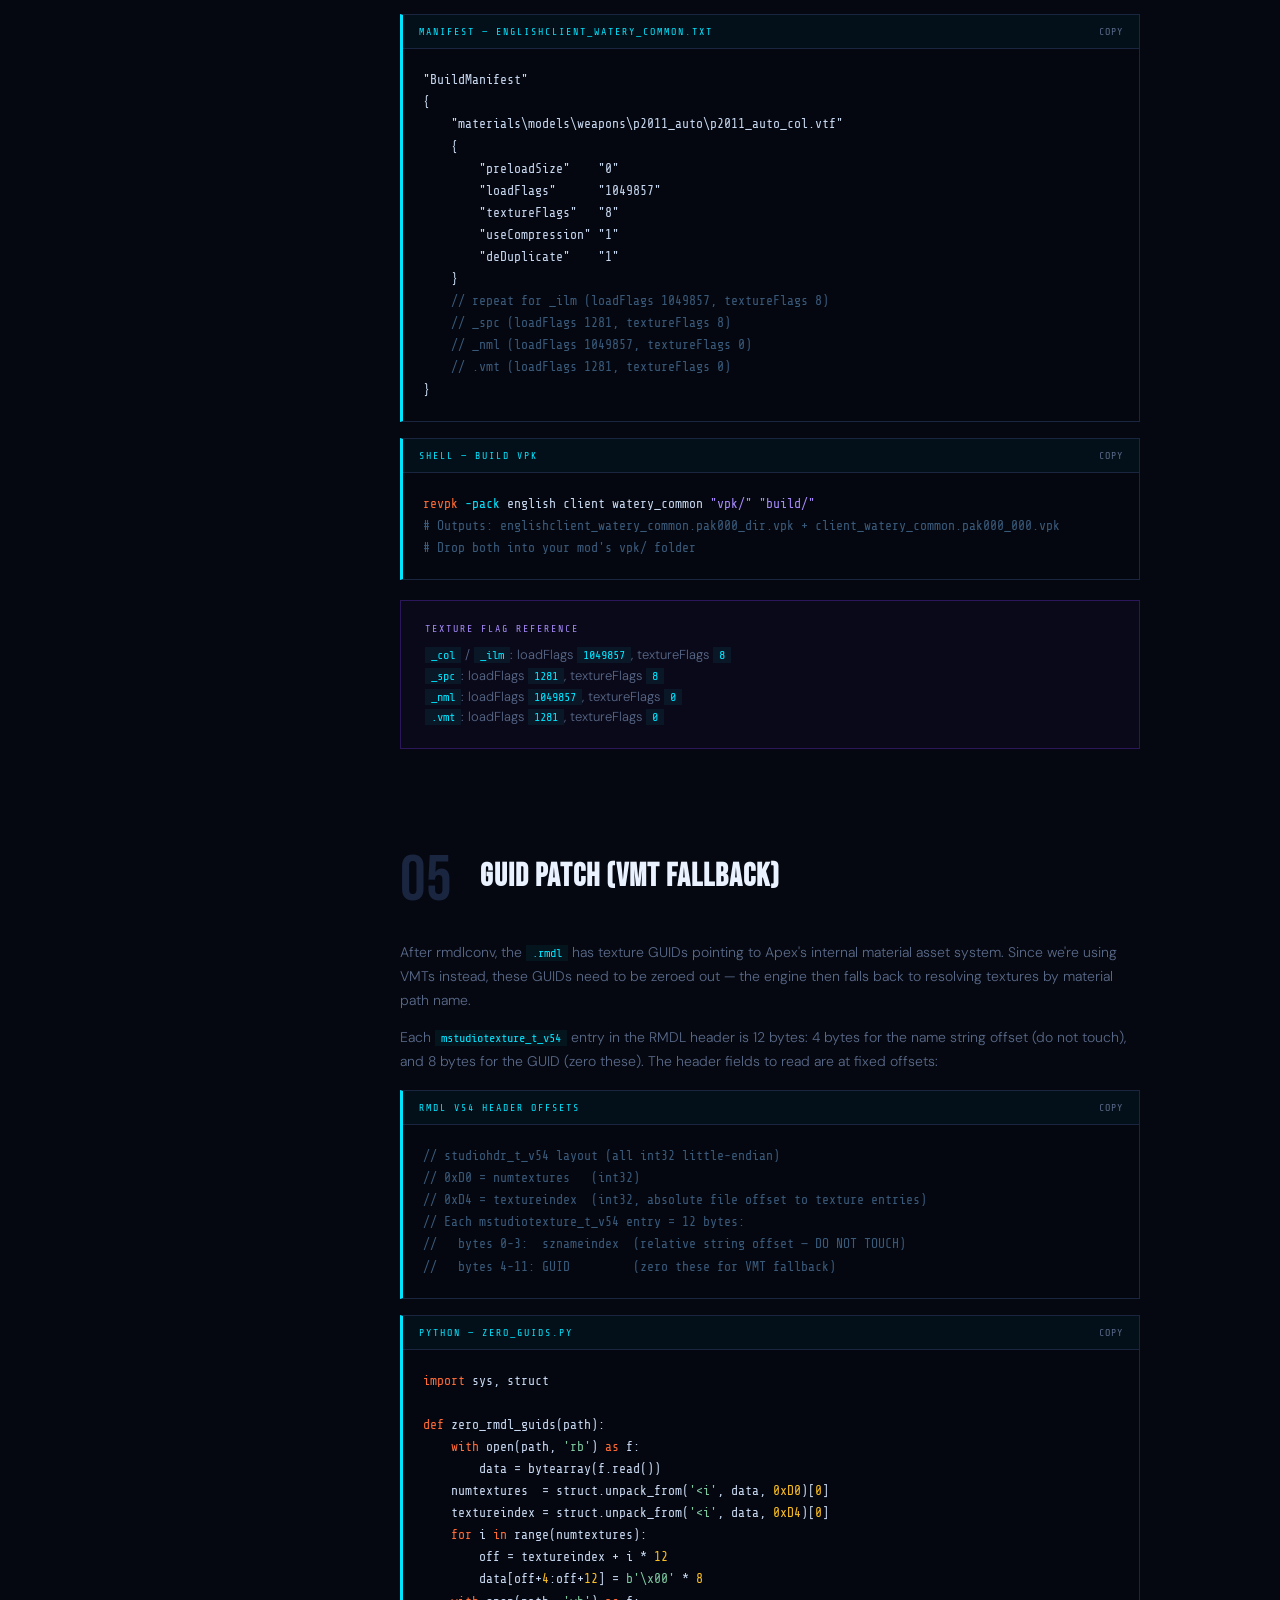
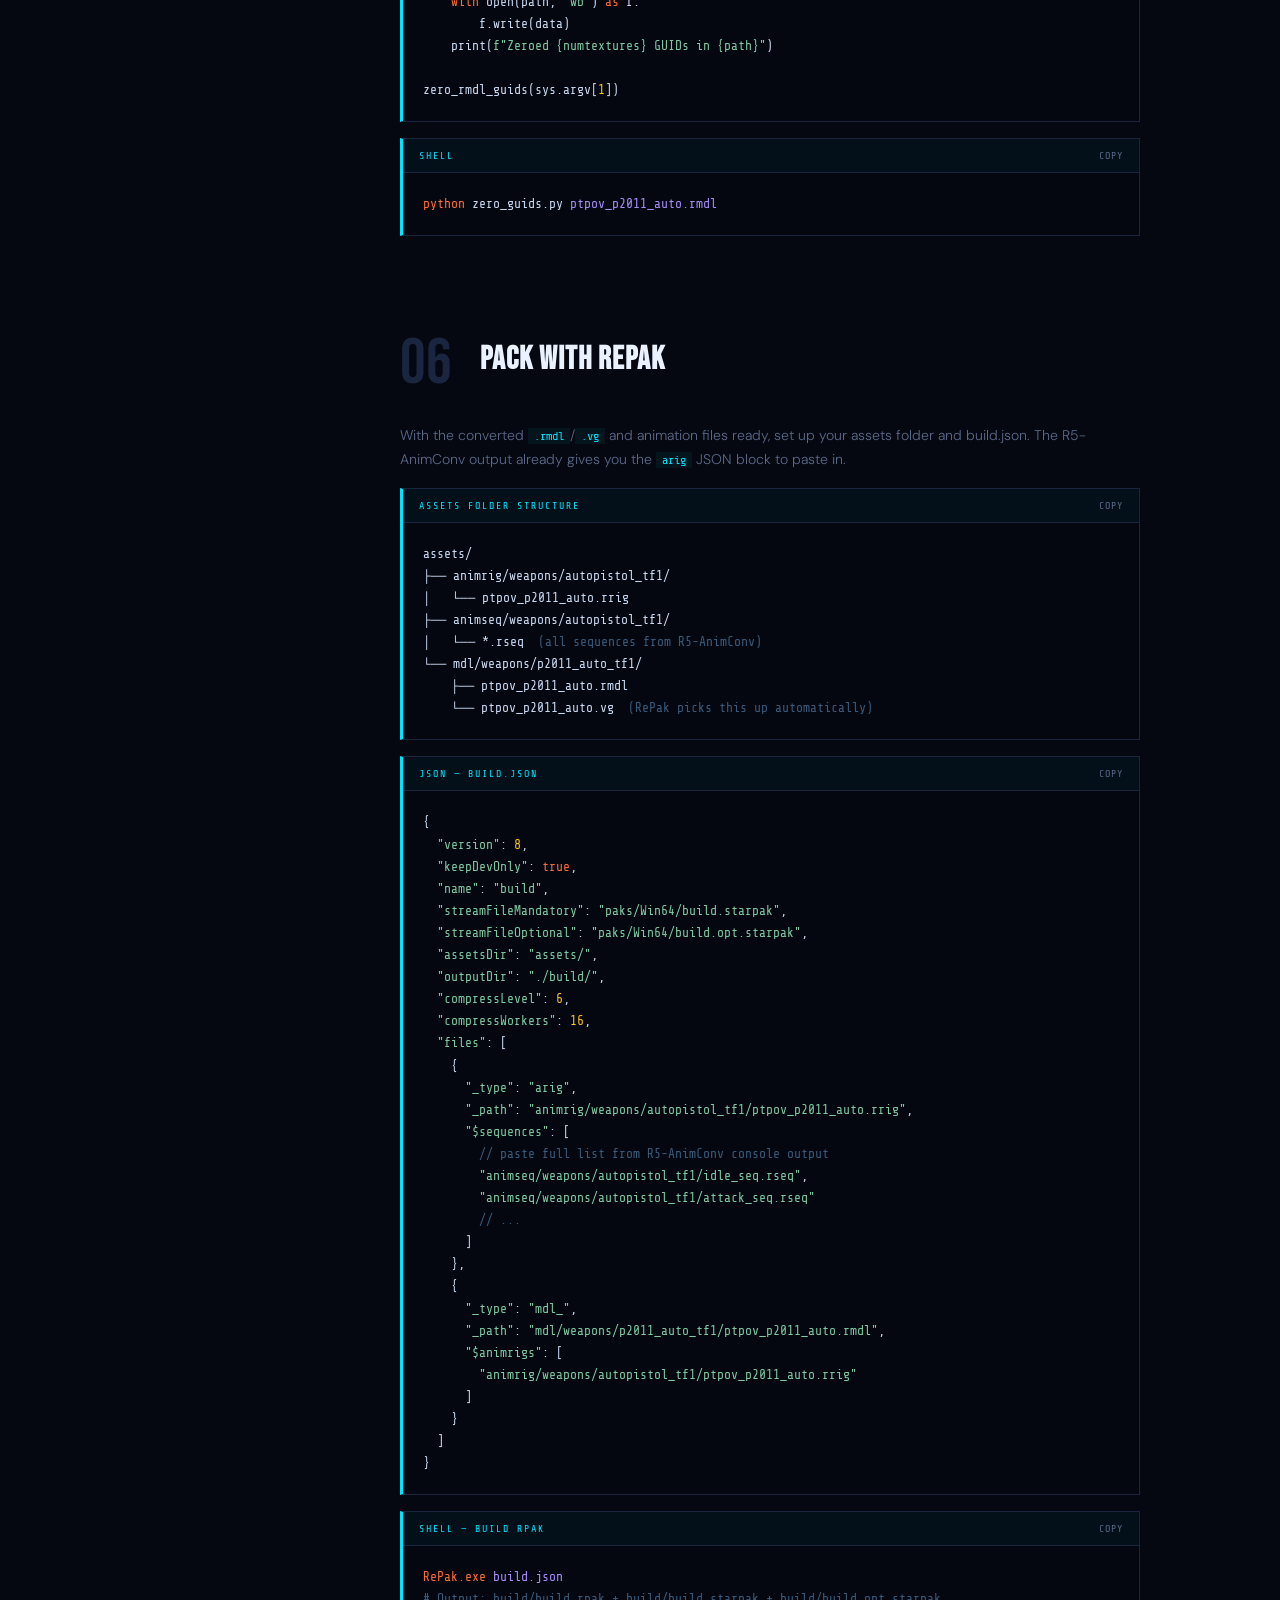
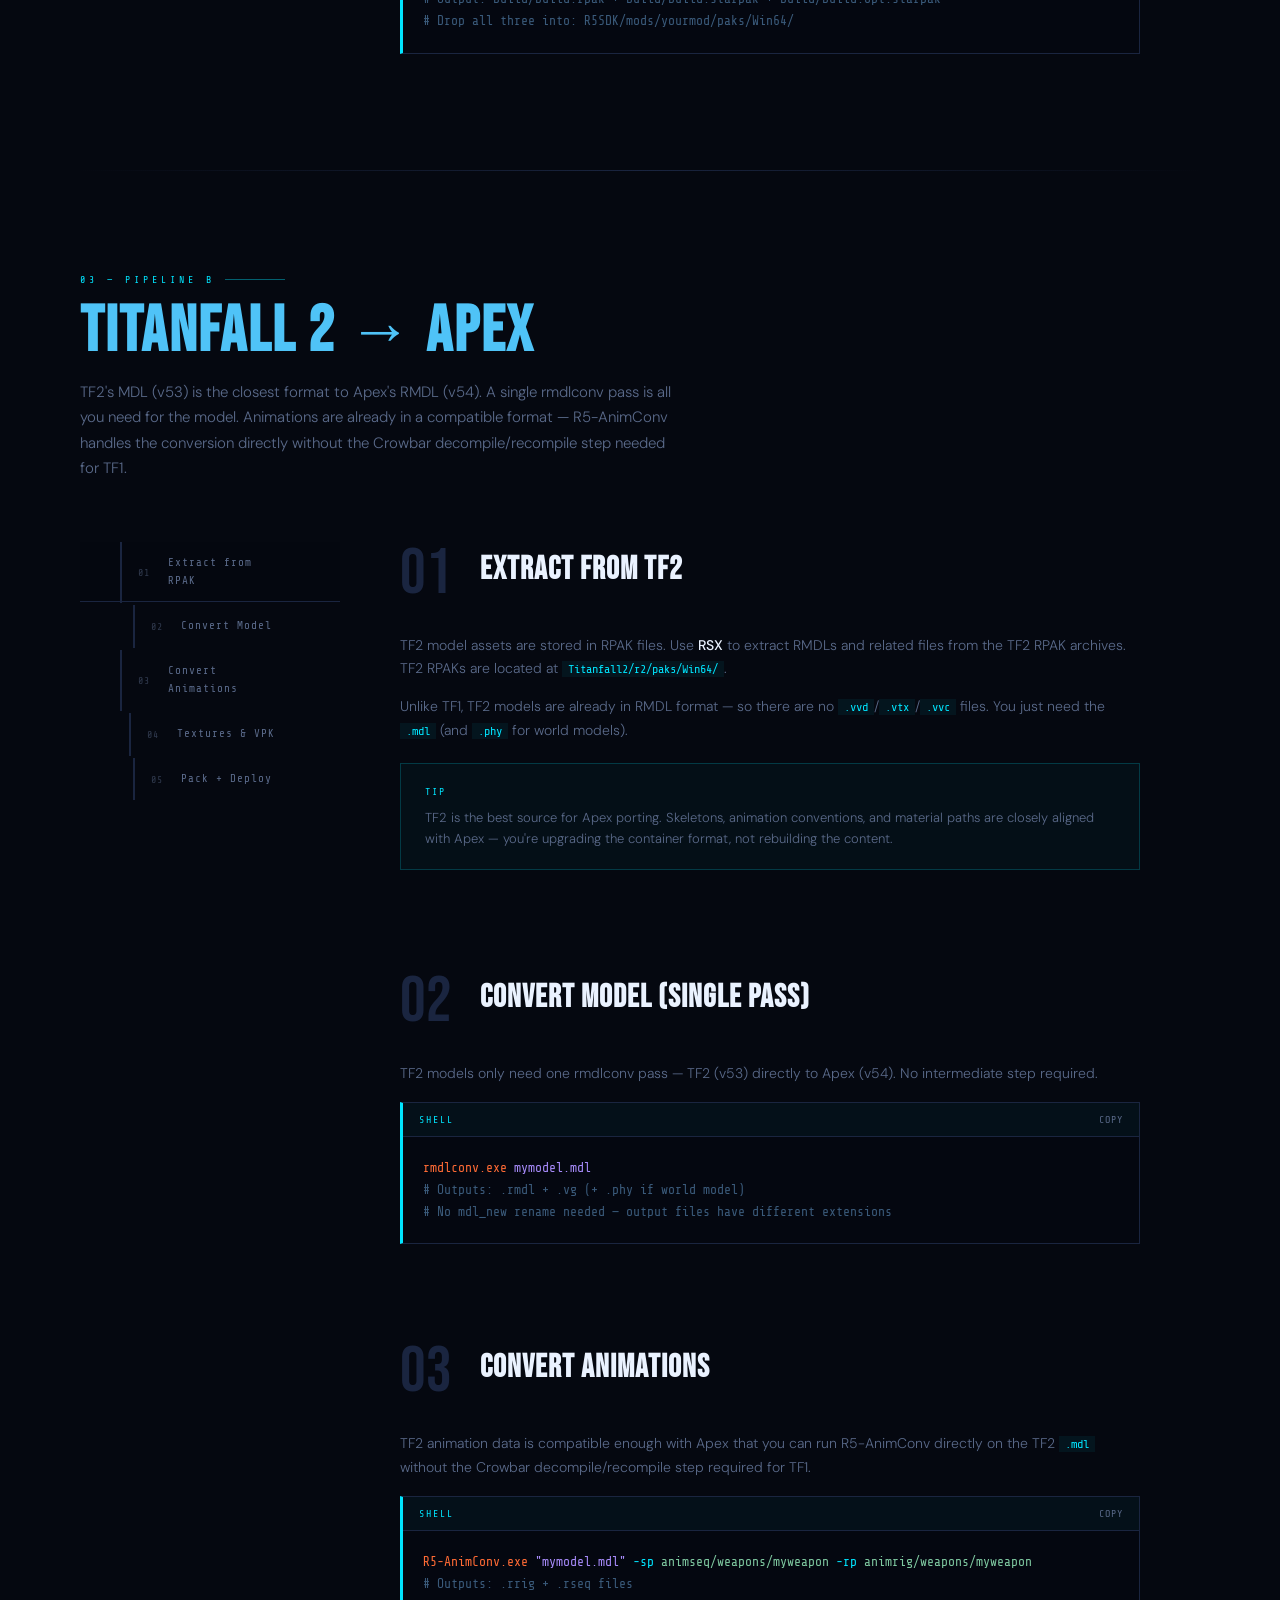
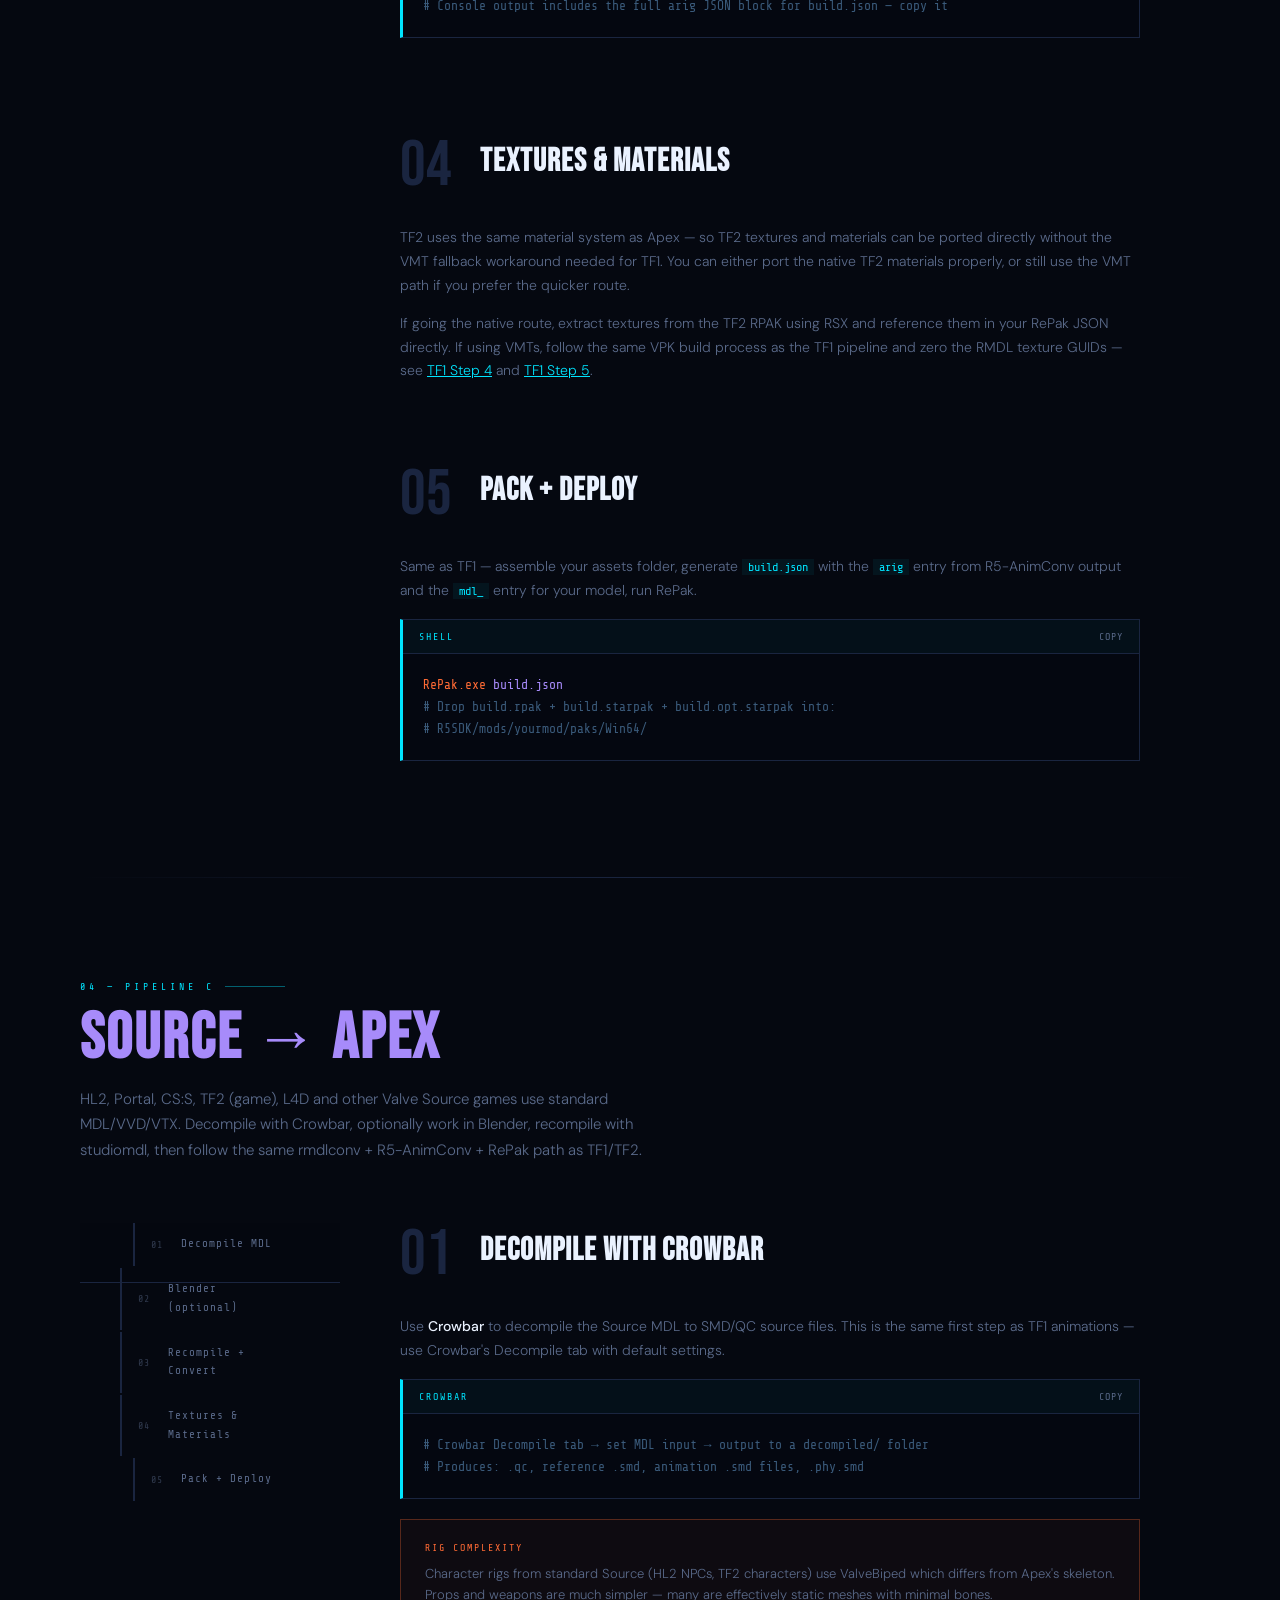
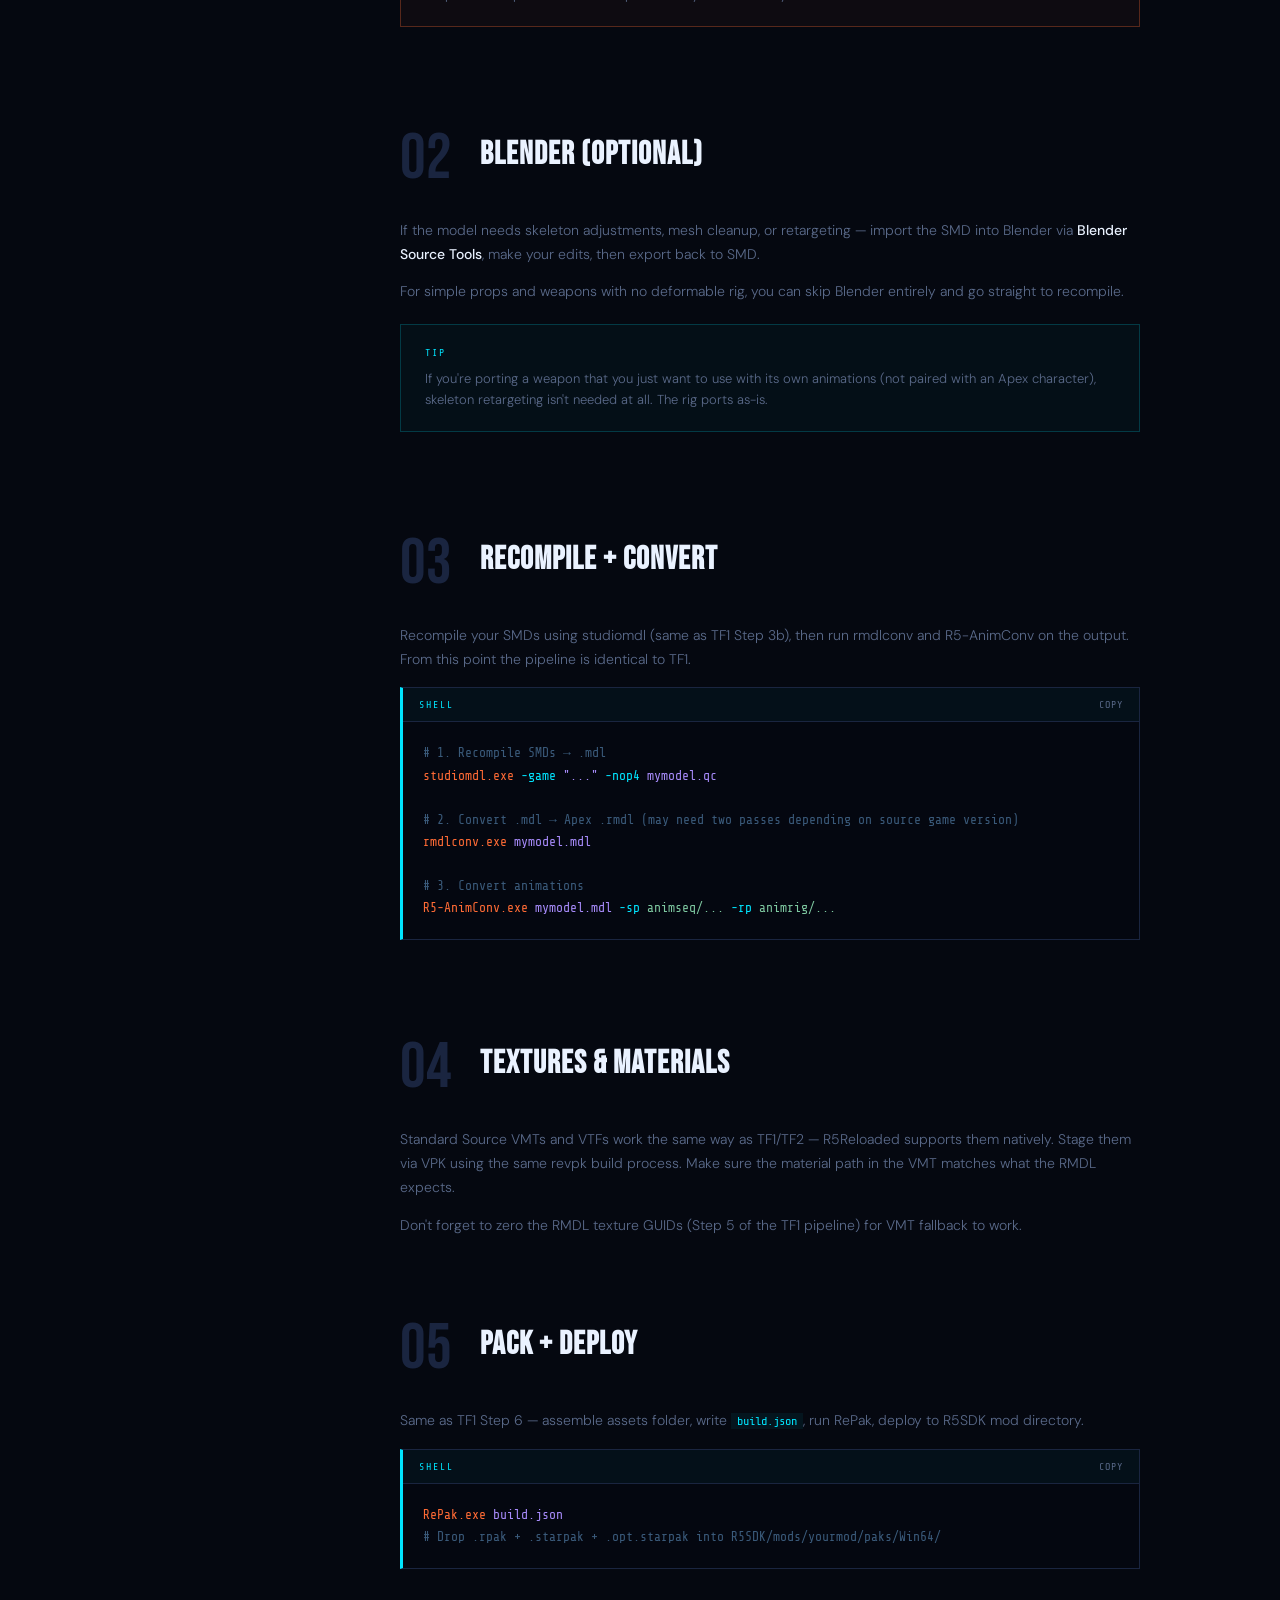
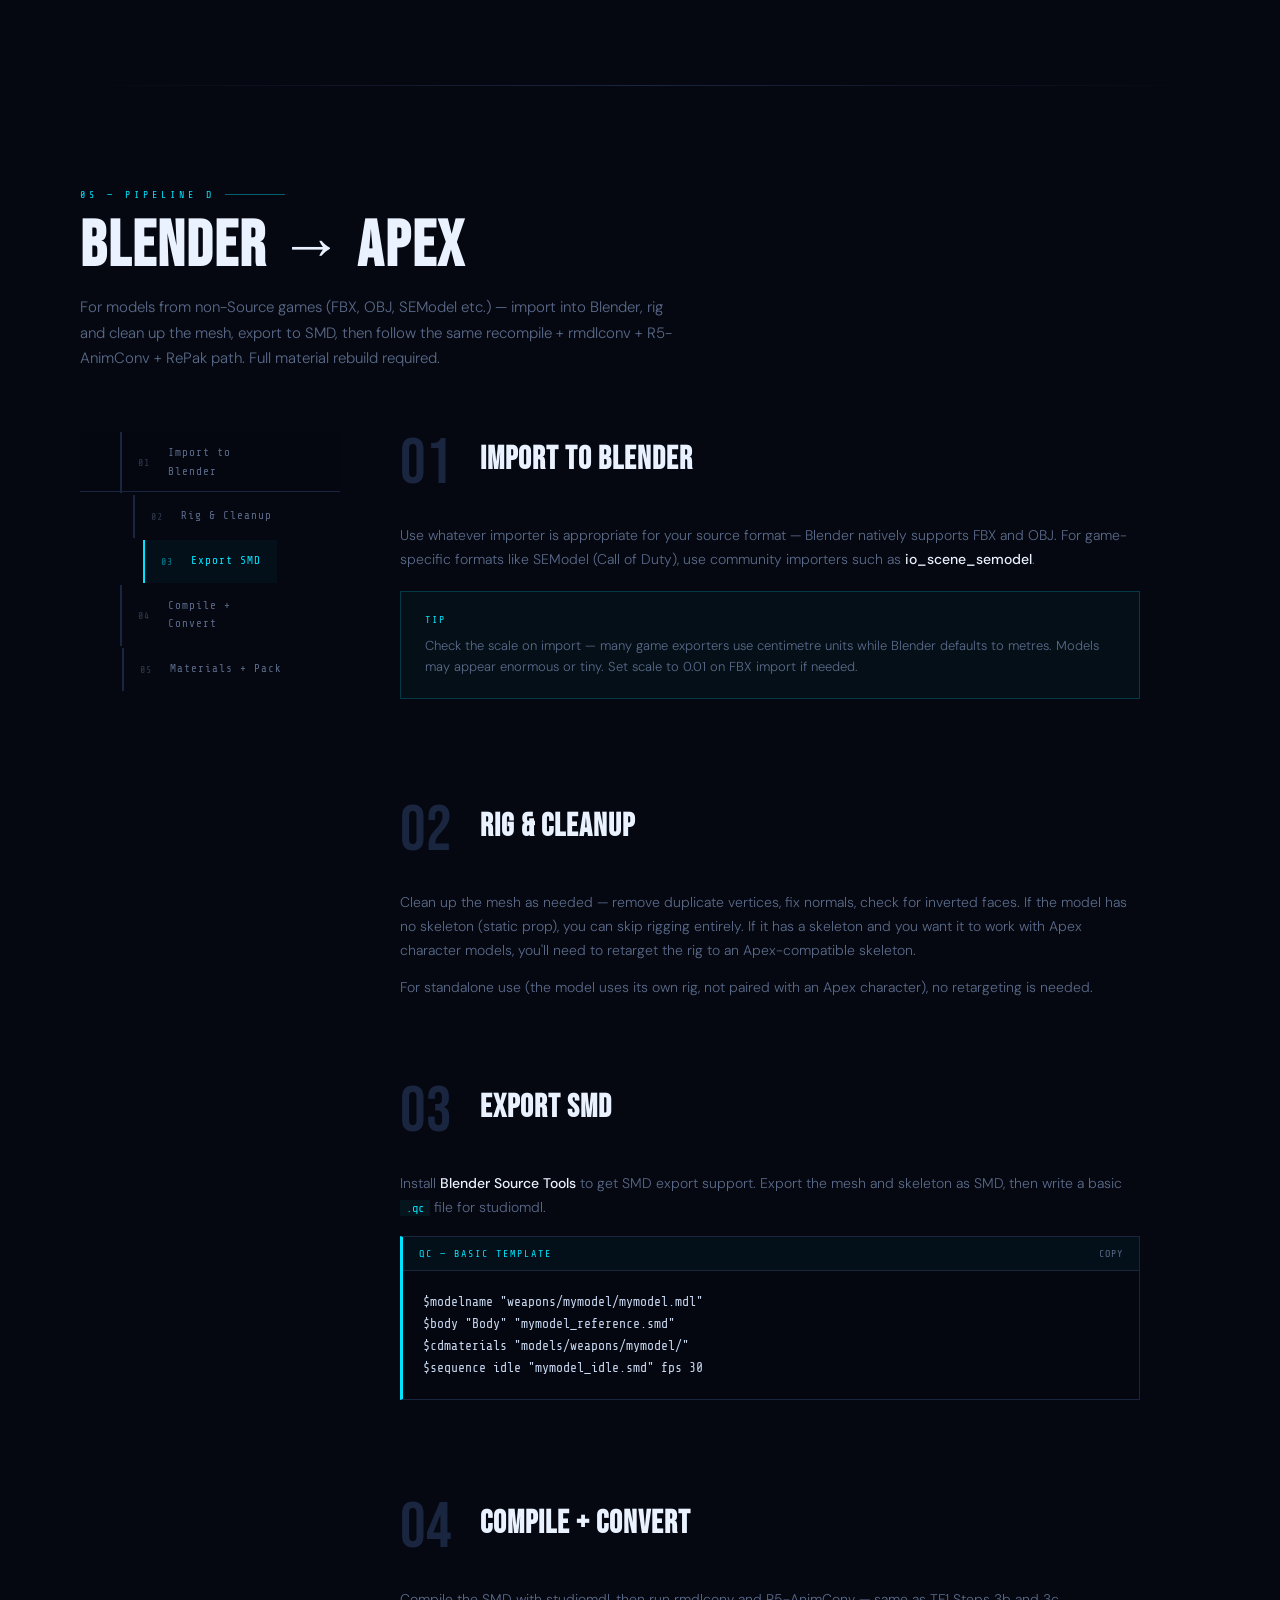
==== commit 0f921ef3: "fix and add warning banner" ====
--- a/docs/index.html
+++ b/docs/index.html
@@ -7,6 +7,7 @@
 <link rel="preconnect" href="https://fonts.googleapis.com">
 <link href="https://fonts.googleapis.com/css2?family=Share+Tech+Mono&family=Bebas+Neue&family=DM+Sans:wght@300;400;500&display=swap" rel="stylesheet">
 <link rel="icon" type="image/png" href="/R5Reloaded-R5Valkyrie-Porting-Asset-Documentation/images/icon.png">
+<link rel="stylesheet" href="styles.css">
 <style>
   :root {
     --bg: #050810;
@@ -147,6 +148,9 @@
 </style>
 </head>
 <body>
+    <div class="warning-banner">
+  <b>WARNING: THIS WEBSITE / DOCUMENTATION IS INCOMPLETE AND MAY/WILL BE INCORRECT.</b>
+</div>
 <div class="grid-bg"></div>
 
 <nav>
@@ -525,7 +529,7 @@
       <div class="step-block fade-in" id="tf2-s1">
         <div class="step-block-header"><div class="step-index">01</div><h3>EXTRACT FROM TF2</h3></div>
         <div class="prose">
-          <p>TF2 model assets are stored in RPAK files. Use <strong>Legion+</strong> or <strong>RSX</strong> to extract RMDLs and related files from the TF2 RPAK archives. TF2 RPAKs are located at <code>Titanfall2/r2/paks/Win64/</code>.</p>
+          <p>TF2 model assets are stored in RPAK files. Use <strong>RSX</strong> to extract RMDLs and related files from the TF2 RPAK archives. TF2 RPAKs are located at <code>Titanfall2/r2/paks/Win64/</code>.</p>
           <p>Unlike TF1, TF2 models are already in RMDL format — so there are no <code>.vvd</code>/<code>.vtx</code>/<code>.vvc</code> files. You just need the <code>.mdl</code> (and <code>.phy</code> for world models).</p>
           <div class="info-box tip"><span class="info-label">Tip</span>TF2 is the best source for Apex porting. Skeletons, animation conventions, and material paths are closely aligned with Apex — you're upgrading the container format, not rebuilding the content.</div>
         </div>
@@ -561,7 +565,7 @@
         <div class="step-block-header"><div class="step-index">04</div><h3>TEXTURES &amp; MATERIALS</h3></div>
         <div class="prose">
           <p>TF2 uses the same material system as Apex — so TF2 textures and materials can be ported directly without the VMT fallback workaround needed for TF1. You can either port the native TF2 materials properly, or still use the VMT path if you prefer the quicker route.</p>
-          <p>If going the native route, extract textures from the TF2 RPAK using Legion+ and reference them in your RePak JSON directly. If using VMTs, follow the same VPK build process as the TF1 pipeline and zero the RMDL texture GUIDs — see <a href="#tf1-s4" style="color:var(--accent)">TF1 Step 4</a> and <a href="#tf1-s5" style="color:var(--accent)">TF1 Step 5</a>.</p>
+          <p>If going the native route, extract textures from the TF2 RPAK using RSX and reference them in your RePak JSON directly. If using VMTs, follow the same VPK build process as the TF1 pipeline and zero the RMDL texture GUIDs — see <a href="#tf1-s4" style="color:var(--accent)">TF1 Step 4</a> and <a href="#tf1-s5" style="color:var(--accent)">TF1 Step 5</a>.</p>
         </div>
       </div>
 
@@ -784,9 +788,9 @@
     </div>
     <div class="tool-card">
       <span class="tool-icon">🔍</span>
-      <div class="tool-name">Legion+ / RSX</div>
-      <div class="tool-purpose">Asset extractors for TF2 and Apex RPAK files. Legion+ is the recommended GUI tool. RSX is a cross-platform CLI alternative with ZSTD support. Use either to extract RMDLs, textures, and animations from TF2 RPAKs.</div>
-      <a href="https://github.com/r-ex/LegionPlus" class="tool-link" target="_blank">github.com/r-ex/LegionPlus →</a>
+      <div class="tool-name">RSX</div>
+      <div class="tool-purpose">Asset extractor for TF2 and Apex RPAK files. RSX is a GUI Asset Extractor with ZSTD support. Use RSX to extract RMDLs (Apex Only), textures, and animations (Apex Only) from TF2 RPAKs.</div>
+      <a href="https://github.com/r-ex/rsx" class="tool-link" target="_blank">github.com/r-ex/rsx →</a>
     </div>
     <div class="tool-card">
       <span class="tool-icon">🎨</span>
@@ -852,7 +856,6 @@
     <a href="https://github.com/r-ex/rmdlconv" target="_blank">rmdlconv</a>
     <a href="https://github.com/r-ex/RePak" target="_blank">RePak</a>
     <a href="https://github.com/r-ex/revpk" target="_blank">revpk</a>
-    <a href="https://github.com/r-ex/LegionPlus" target="_blank">Legion+</a>
     <a href="https://github.com/ZeqMacaw/Crowbar" target="_blank">Crowbar</a>
   </div>
 </footer>
--- a/docs/styles.css
+++ b/docs/styles.css
@@ -0,0 +1,65 @@
+/* =========================
+   GLOBAL / THEME
+========================= */
+:root {
+  --bg: #050810;
+  --surface: #0a0f1e;
+  --surface2: #0e1628;
+  --accent: #00e5ff;
+  --accent2: #ff6b35;
+  --accent3: #7c3aed;
+  --text: #c8d8f0;
+  --text-dim: #5a6a8a;
+  --text-bright: #eaf2ff;
+  --border: #1a2540;
+  --glow: 0 0 20px rgba(0,229,255,0.15);
+  --glow-strong: 0 0 40px rgba(0,229,255,0.3);
+}
+
+body {
+  background: var(--bg);
+  color: var(--text);
+  font-family: 'DM Sans', sans-serif;
+  margin: 0;
+}
+
+/* =========================
+   WARNING BANNER
+========================= */
+.warning-banner {
+  position: fixed;
+  top: 0;
+  left: 0;
+  right: 0;
+  z-index: 1000;
+
+  background: #ff2d2d;
+  color: white;
+
+  font-family: 'Share Tech Mono', monospace;
+  font-size: 11px;
+  letter-spacing: 1px;
+  text-transform: uppercase;
+
+  text-align: center;
+  padding: 10px 20px;
+
+  box-shadow: 0 0 20px rgba(255, 0, 0, 0.4);
+  animation: pulseRed 2s infinite;
+}
+
+@keyframes pulseRed {
+  0%, 100% { box-shadow: 0 0 10px rgba(255,0,0,0.4); }
+  50% { box-shadow: 0 0 25px rgba(255,0,0,0.8); }
+}
+
+/* =========================
+   NAVBAR FIX (push down)
+========================= */
+nav {
+  position: fixed;
+  top: 40px; /* pushes it below banner */
+  left: 0;
+  right: 0;
+  z-index: 100;
+}
